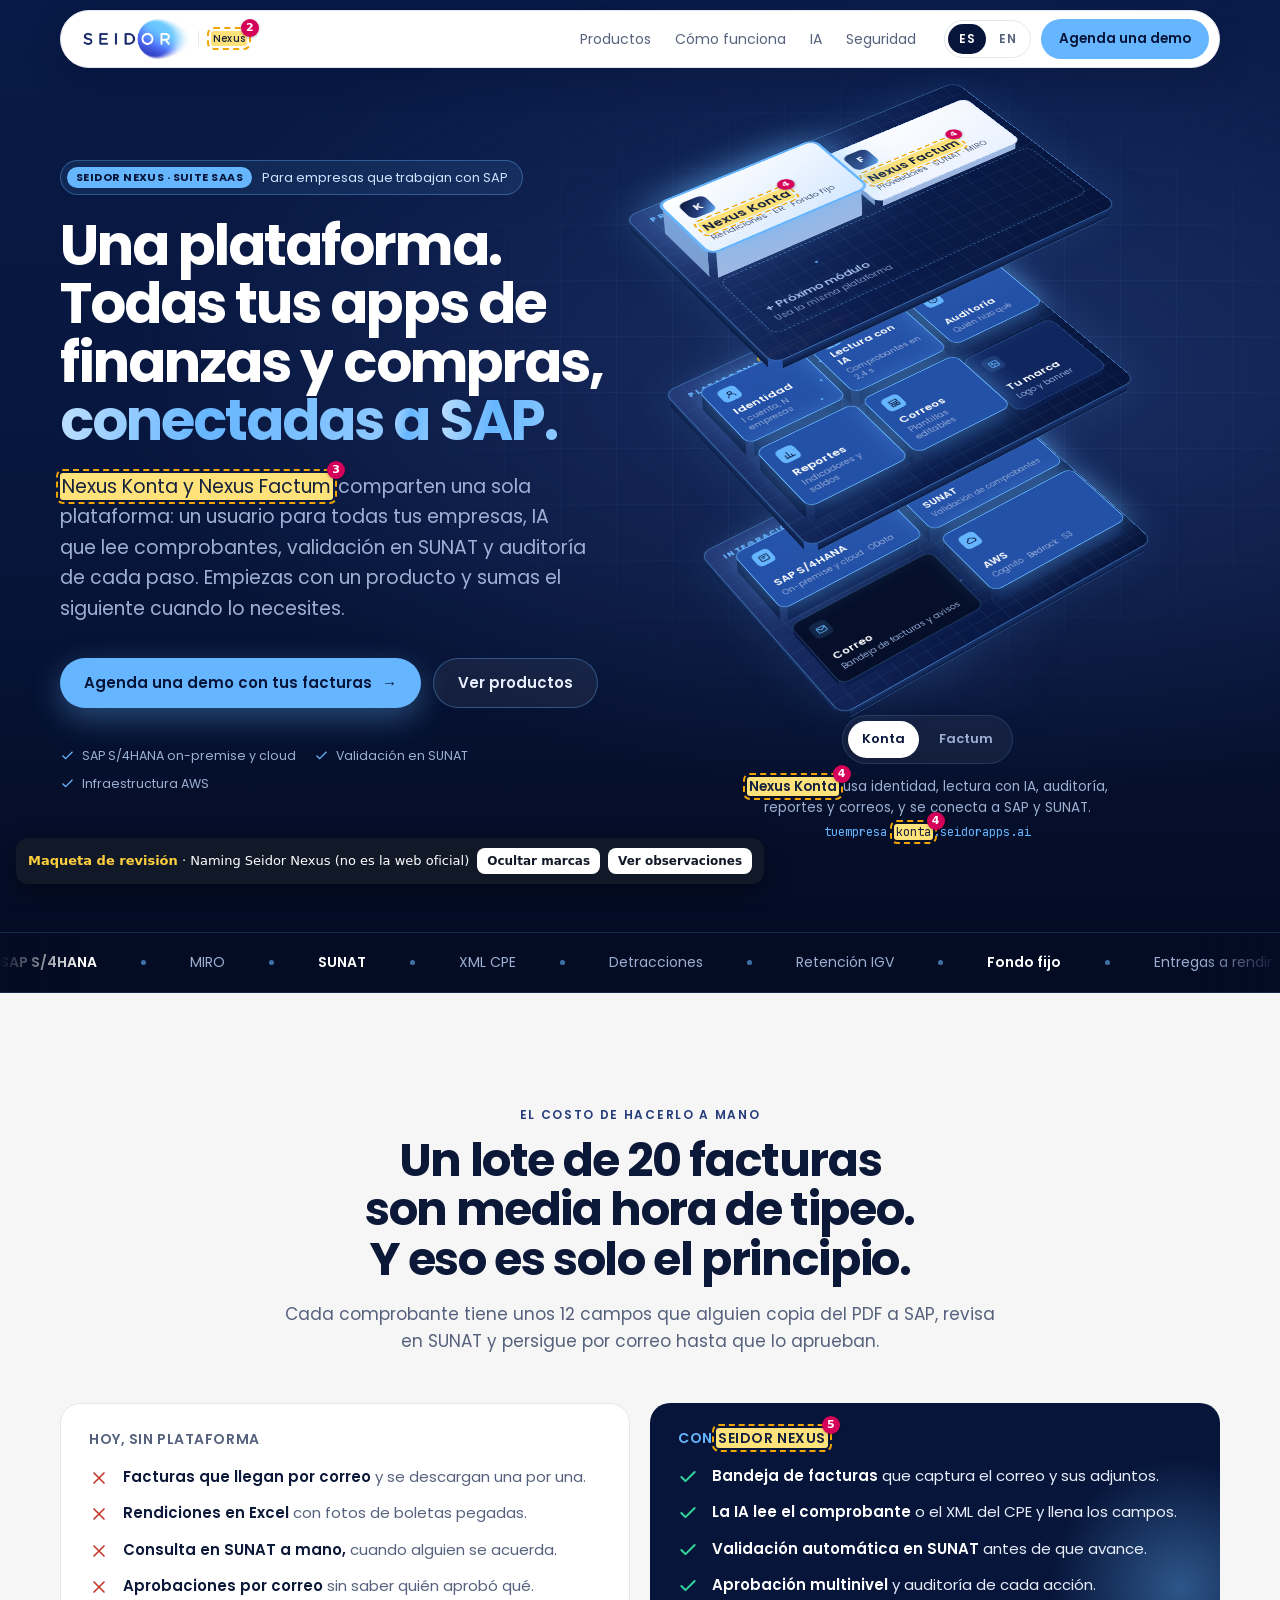
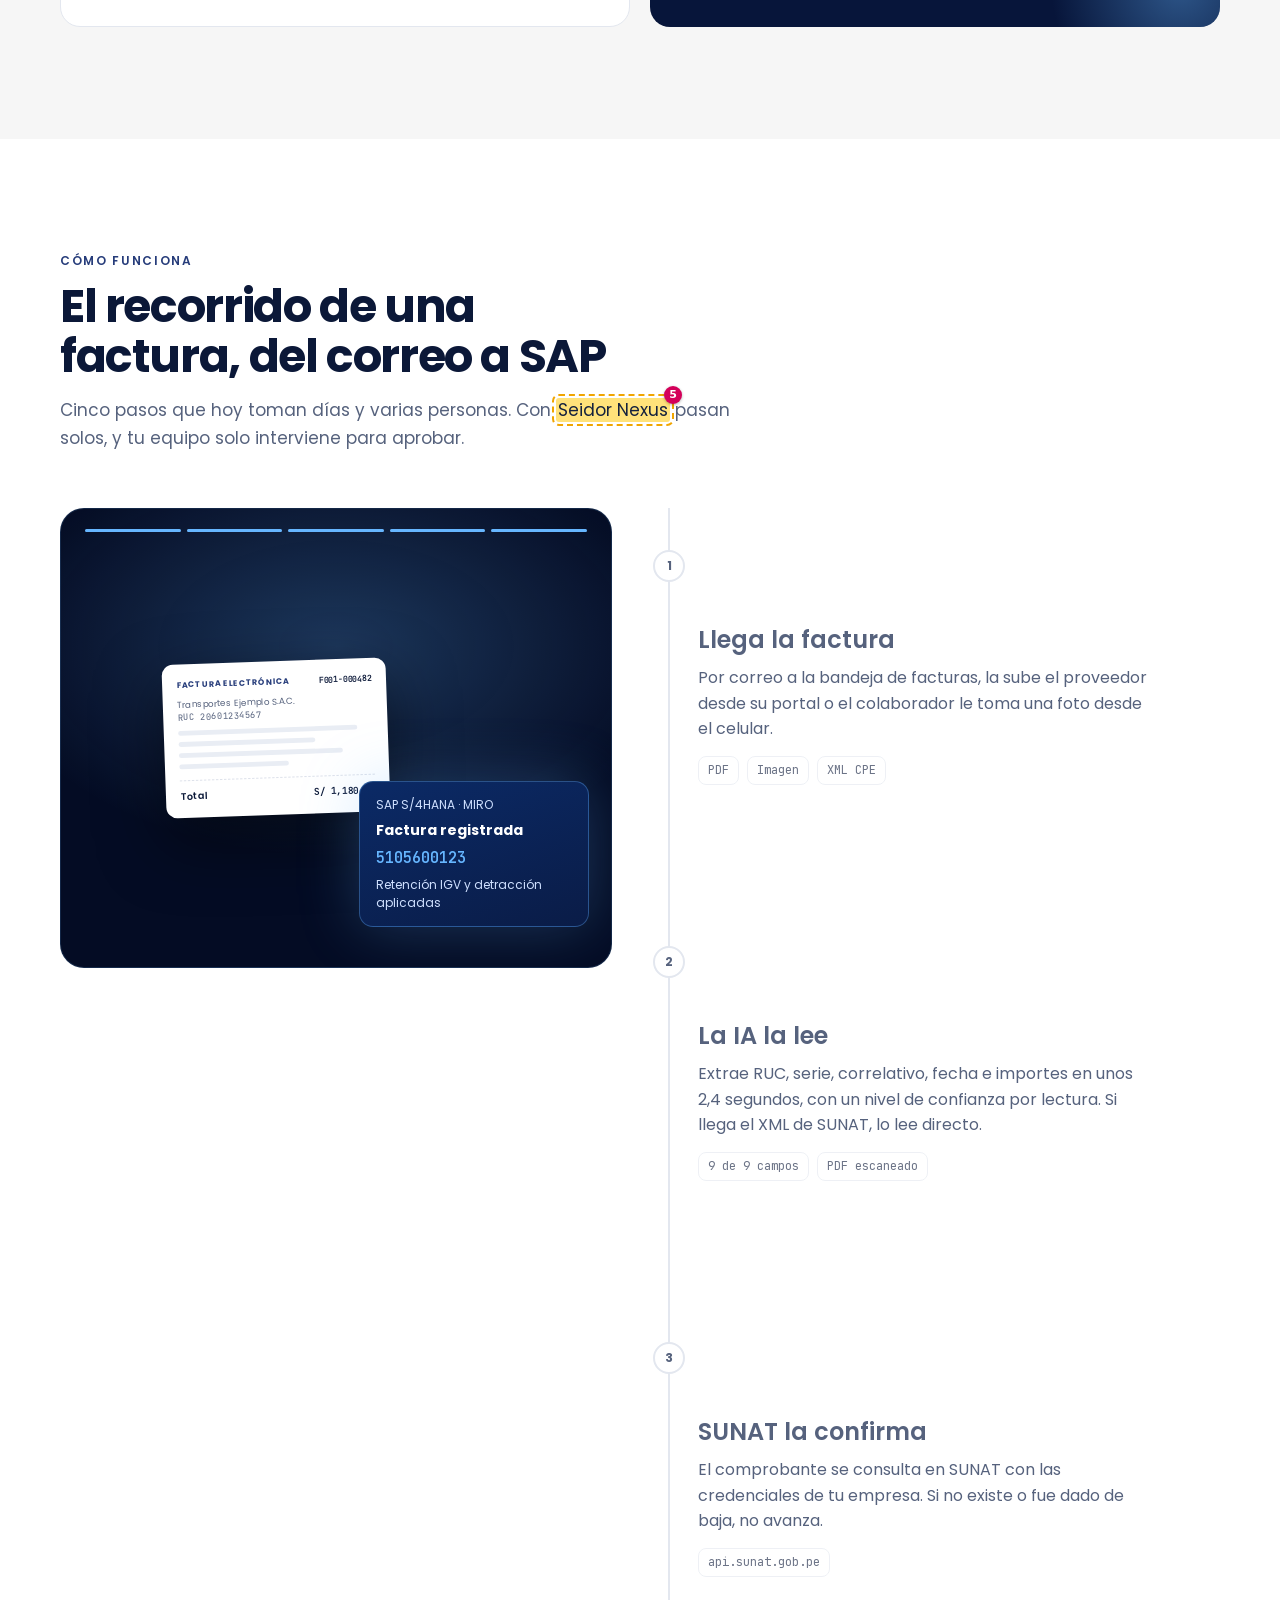
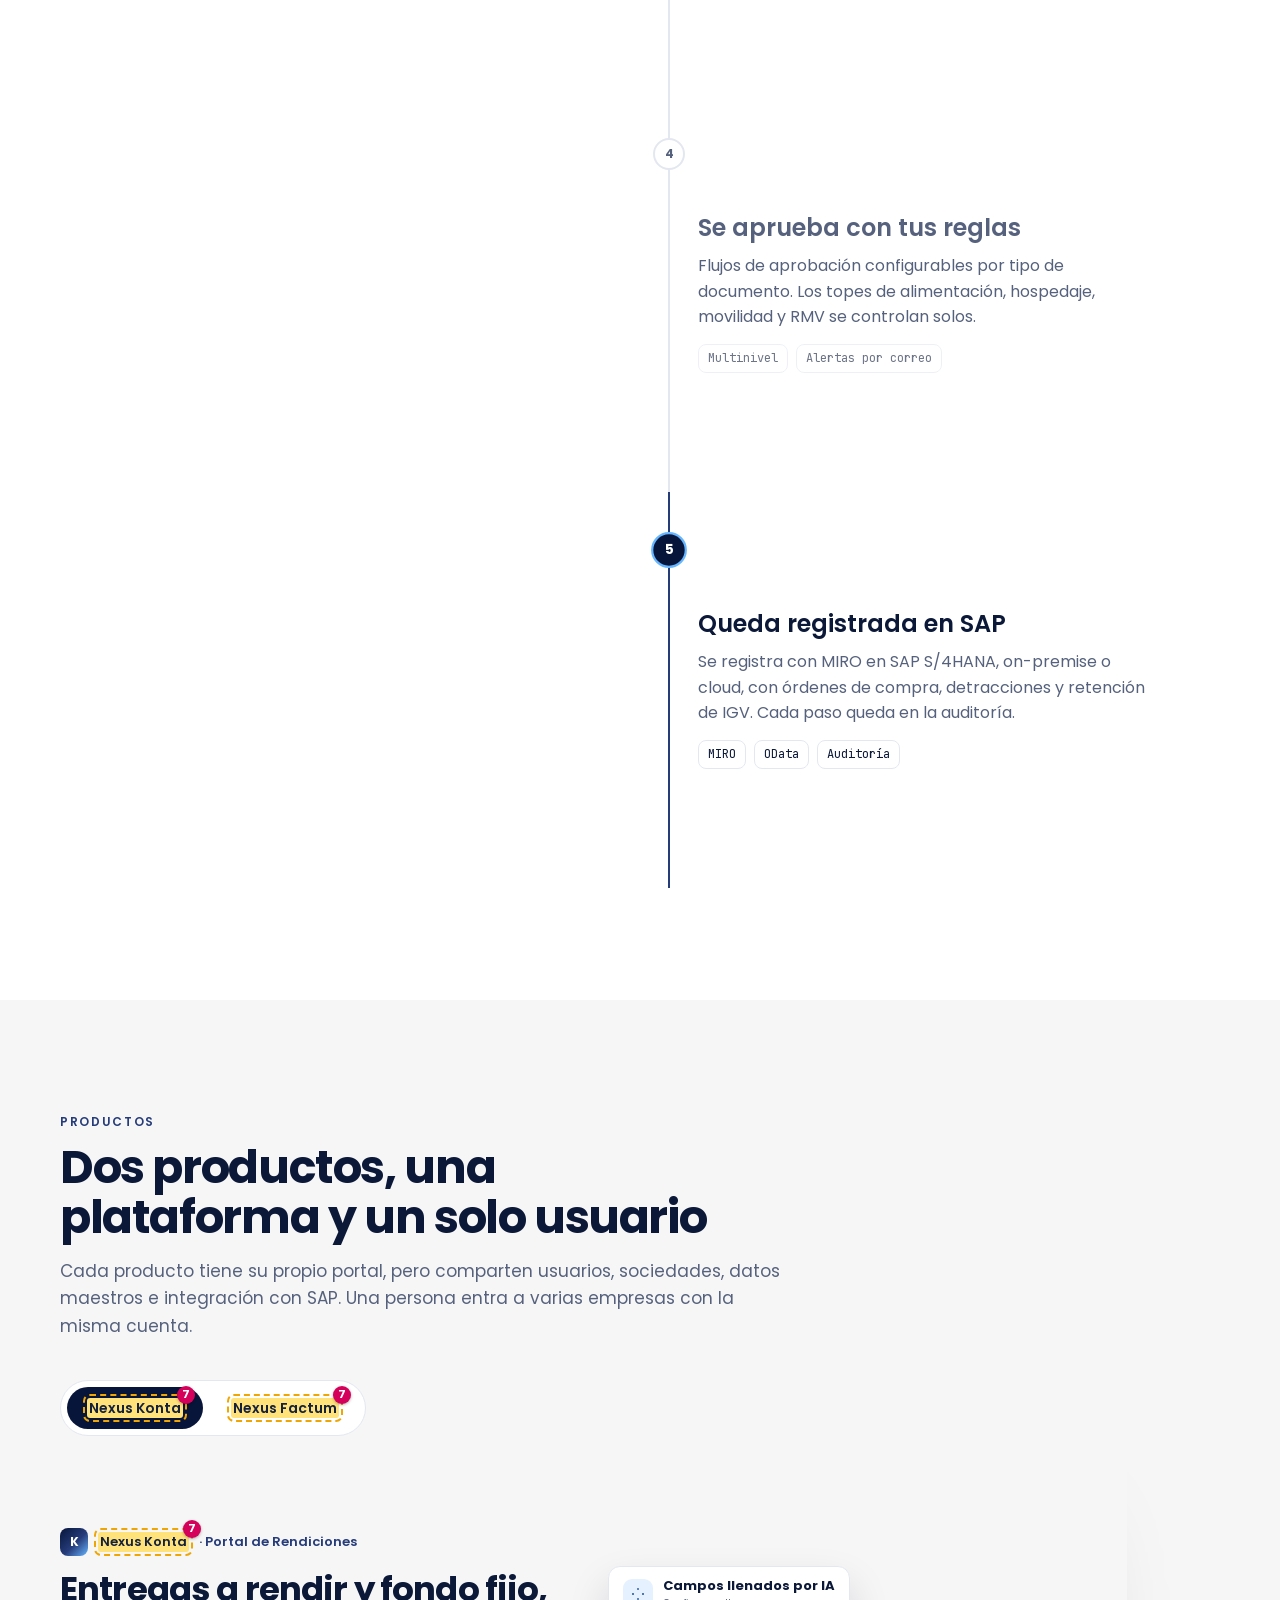
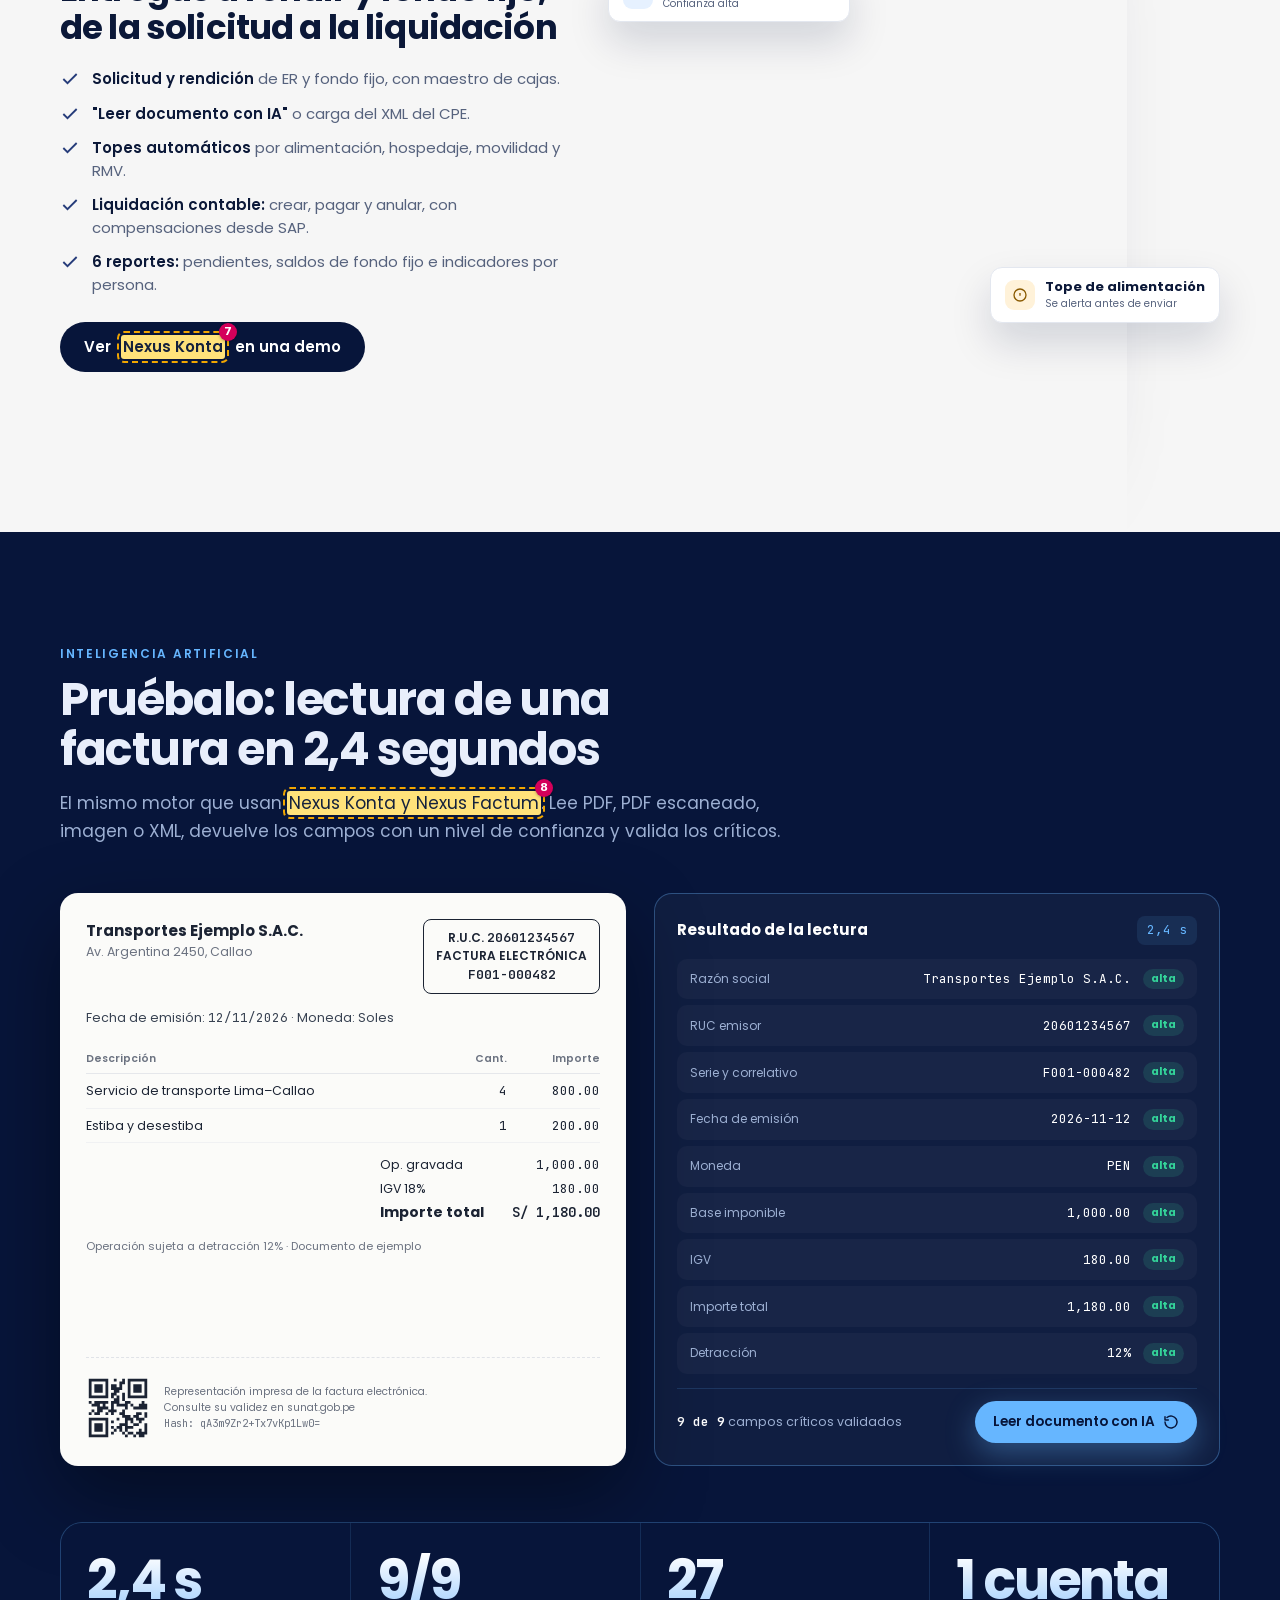
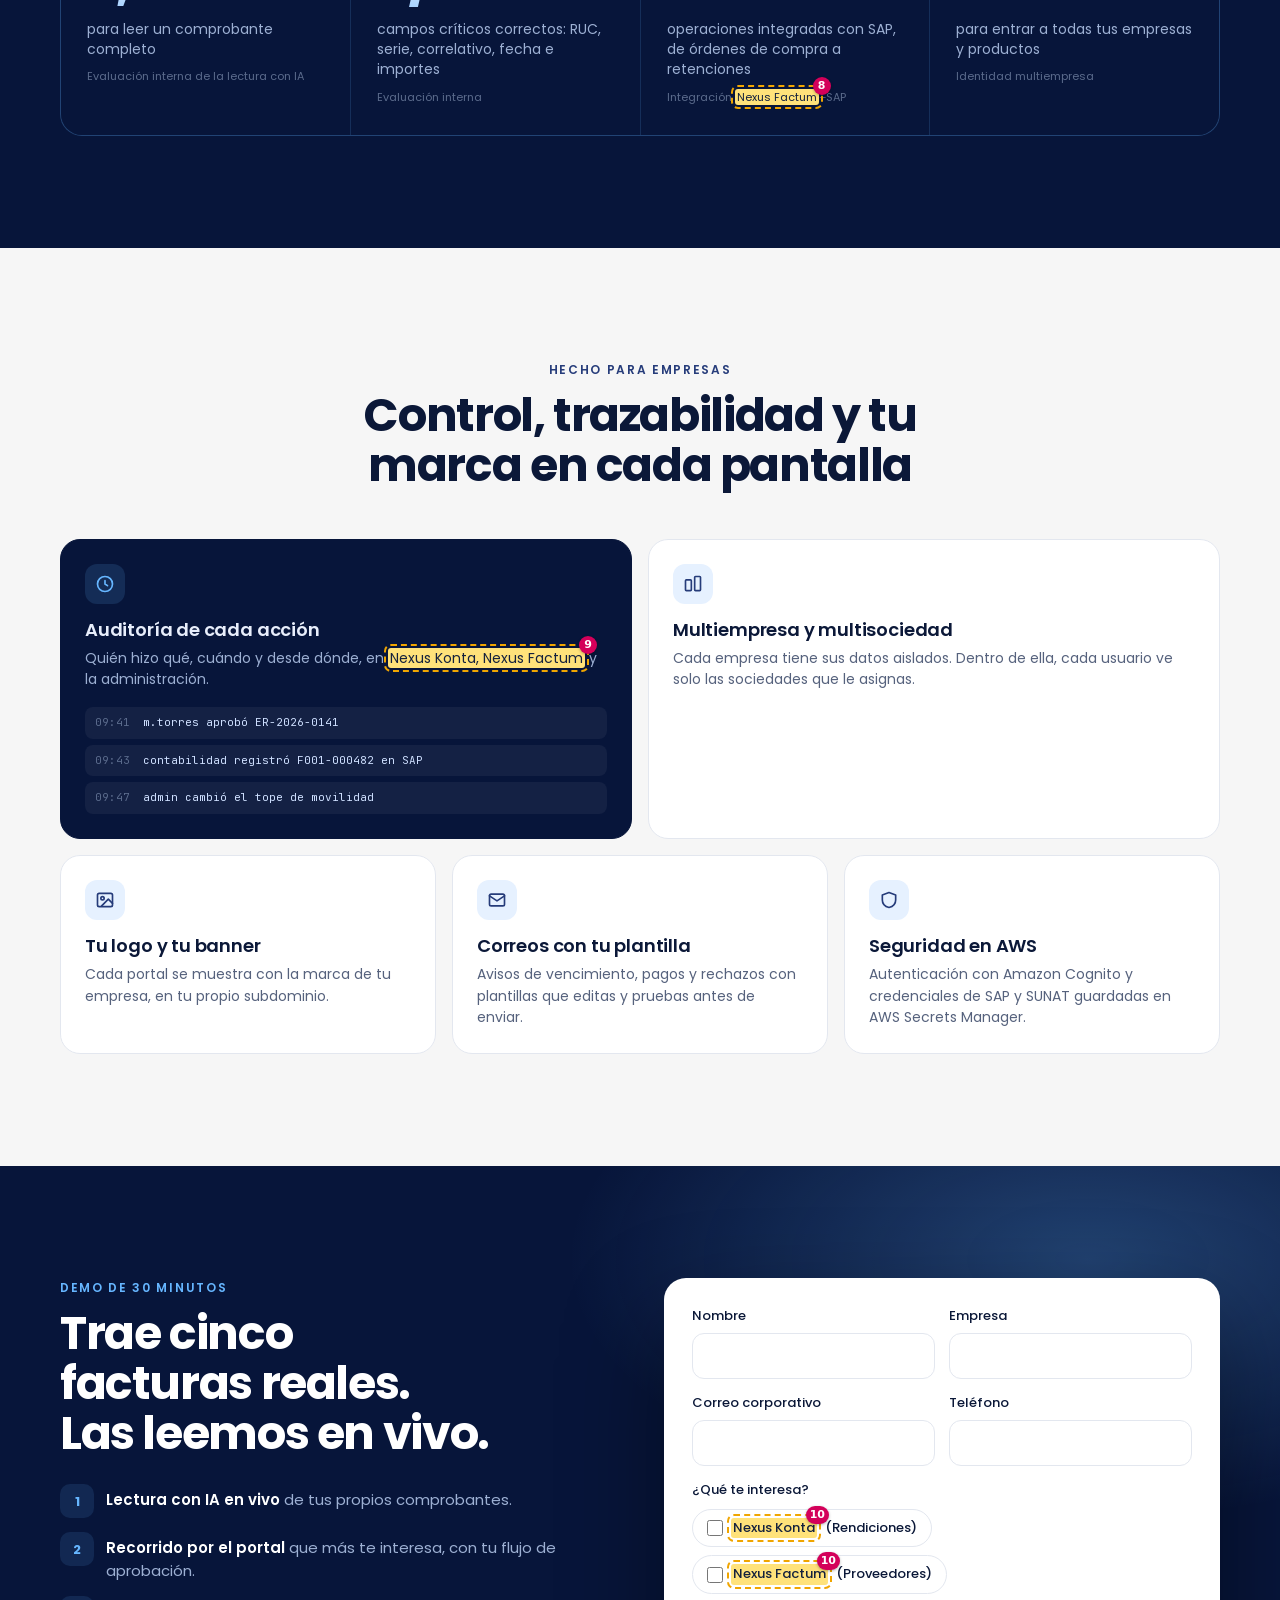
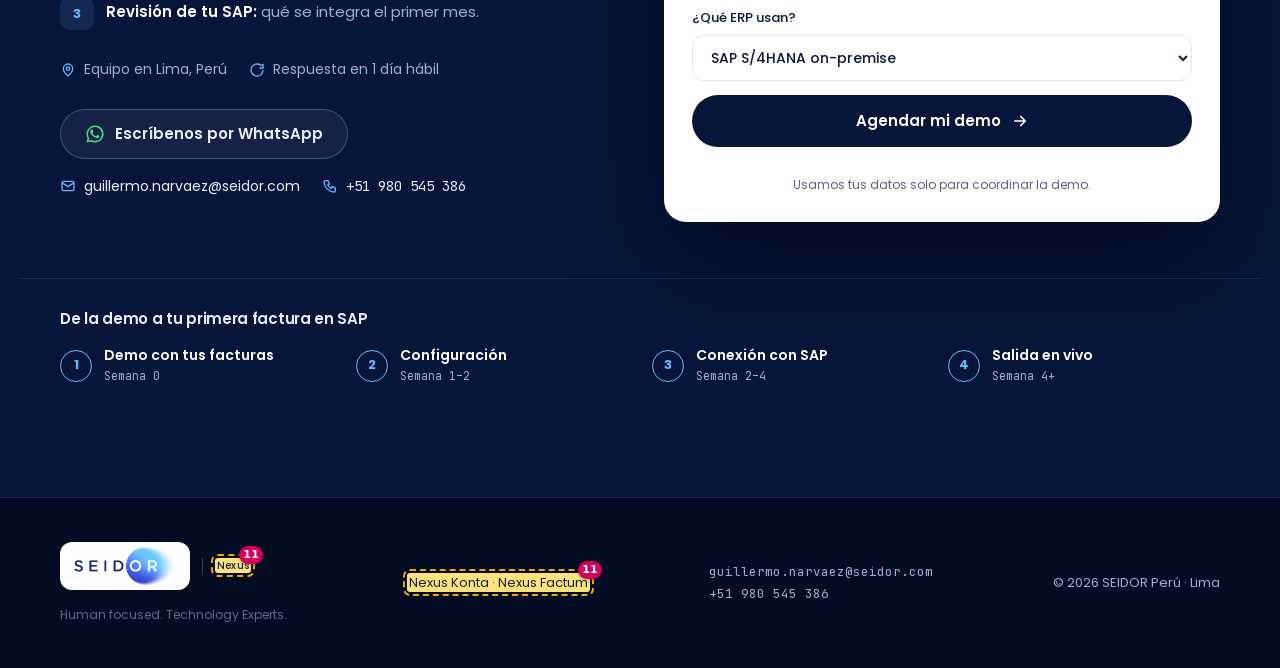
==== index.html @ eb865a29 "Maqueta de revisión del naming Seidor Nexus Co-Authored-By: Claude Opus 5.5 <noreply@anthropic.com>" ====
<!DOCTYPE html><html lang="es" class="poppins_b1258189-module__qZ1z3a__variable jetbrains_mono_f27bcbae-module__L_VPKW__variable"><head><meta charSet="utf-8"/><meta name="viewport" content="width=device-width, initial-scale=1"/><link rel="preload" href="_next/static/media/051742360c26797e-s.p.0f97p8c3305p~.woff2" as="font" crossorigin="" type="font/woff2"/><link rel="preload" href="_next/static/media/47fe1b7cd6e6ed85-s.p.0~mcdl10zdfb3.woff2" as="font" crossorigin="" type="font/woff2"/><link rel="preload" href="_next/static/media/829ba4228c966254-s.p.0ub.k0om~_-xi.woff2" as="font" crossorigin="" type="font/woff2"/><link rel="preload" href="_next/static/media/8e6fa89aa22d24ec-s.p.0uvzar8hswo3p.woff2" as="font" crossorigin="" type="font/woff2"/><link rel="preload" href="_next/static/media/a218039a3287bcfd-s.p.17-1enzs_j91b.woff2" as="font" crossorigin="" type="font/woff2"/><link rel="preload" href="_next/static/media/c875c6f5d3e977ac-s.p.0g_ng0t~d_b9n.woff2" as="font" crossorigin="" type="font/woff2"/><link rel="preload" href="_next/static/media/e2334d715941921e-s.p.12skym0rqknxy.woff2" as="font" crossorigin="" type="font/woff2"/><link rel="preload" as="image" href="images/seidor-logo-color.png"/><link rel="stylesheet" href="_next/static/chunks/0irhmt13gphu0.css" data-precedence="next"/><link rel="stylesheet" href="_next/static/chunks/0hrh-hi6knjwk.css" data-precedence="next"/><meta name="next-size-adjust" content=""/><title>Seidor Nexus — Suite SaaS de finanzas y compras conectada a SAP</title><meta name="description" content="Nexus Konta (Rendiciones) y Nexus Factum (Proveedores) sobre una sola plataforma: lectura de comprobantes con IA, validación en SUNAT, registro en SAP S/4HANA y auditoría de cada paso. Equipo SEIDOR en Lima, Perú."/><link rel="canonical" href="https://seidor.com/es"/><link rel="alternate" hrefLang="es" href="#inicio"/><link rel="alternate" hrefLang="en" href="#inicio"/><meta property="og:title" content="SeidorApps — Una plataforma. Todas tus apps de finanzas y compras, conectadas a SAP."/><meta property="og:description" content="Comprobantes leídos con IA, validados en SUNAT y registrados en SAP. Empiezas con un producto y sumas el siguiente cuando lo necesites."/><meta property="og:site_name" content="SeidorApps"/><meta property="og:locale" content="es_PE"/><meta property="og:type" content="website"/><meta name="twitter:card" content="summary_large_image"/><meta name="twitter:title" content="SeidorApps — Una plataforma. Todas tus apps de finanzas y compras, conectadas a SAP."/><meta name="twitter:description" content="Comprobantes leídos con IA, validados en SUNAT y registrados en SAP. Empiezas con un producto y sumas el siguiente cuando lo necesites."/><meta name="robots" content="noindex,nofollow"/>
<style>
mark.nx{background:#ffe27a;color:#14213d;outline:2px dashed #f0a500;outline-offset:2px;border-radius:3px;position:relative;padding:0 2px}
mark.nx::after{content:attr(data-n);position:absolute;top:-12px;right:-12px;min-width:18px;height:18px;padding:0 4px;border-radius:9px;background:#d4005a;color:#fff;font:700 11px/18px system-ui,sans-serif;text-align:center;z-index:5;box-shadow:0 1px 3px rgba(0,0,0,.3)}
body.nx-off mark.nx{background:none;outline:none;padding:0}
body.nx-off mark.nx::after{display:none}
#nx-bar{position:fixed;left:16px;bottom:16px;z-index:9999;display:flex;gap:8px;align-items:center;flex-wrap:wrap;max-width:calc(100vw - 32px);background:#111827;color:#fff;font:500 13px/1.3 system-ui,sans-serif;padding:10px 12px;border-radius:12px;box-shadow:0 6px 24px rgba(0,0,0,.35)}
#nx-bar b{color:#ffcf40}
#nx-bar button,#nx-bar a{font:600 12px system-ui,sans-serif;background:#fff;color:#111827;border:0;border-radius:8px;padding:6px 10px;cursor:pointer;text-decoration:none}
</style></head><body><div hidden=""><!--$--><!--/$--></div><a class="skip-link" href="#contenido">Saltar al contenido</a><header class="Navbar-module__VTd-oa__header  "><div class="container"><nav class="Navbar-module__VTd-oa__nav"><a href="#inicio" class="Navbar-module__VTd-oa__logo"><img src="images/seidor-logo-color.png" alt="SEIDOR" width="115" height="46" decoding="async"/><small><mark class="nx" data-n="2">Nexus</mark></small></a><ul class="Navbar-module__VTd-oa__links"><li><a href="#productos">Productos</a></li><li><a href="#como-funciona">Cómo funciona</a></li><li><a href="#ia">IA</a></li><li><a href="#seguridad">Seguridad</a></li></ul><div class="Navbar-module__VTd-oa__actions"><div class="Navbar-module__VTd-oa__lang"><div class="LanguageSwitcher-module__LNnhDq__switcher"><button class="LanguageSwitcher-module__LNnhDq__active" aria-label="Cambiar a Español">ES</button><button class="LanguageSwitcher-module__LNnhDq__inactive" aria-label="Switch to English">EN</button></div></div><a href="#demo" class="btn btn-primary Navbar-module__VTd-oa__cta">Agenda una demo</a><button type="button" class="Navbar-module__VTd-oa__burger " aria-expanded="false" aria-controls="site-mobile-menu" aria-label="Abrir menú"><span></span><span></span></button></div></nav></div></header><div id="site-mobile-menu" class="Navbar-module__VTd-oa__menu "><div class="container"><ul class="Navbar-module__VTd-oa__menuLinks"><li style="transition-delay:0ms"><a href="#productos">Productos</a></li><li style="transition-delay:0ms"><a href="#como-funciona">Cómo funciona</a></li><li style="transition-delay:0ms"><a href="#ia">IA</a></li><li style="transition-delay:0ms"><a href="#seguridad">Seguridad</a></li></ul><div class="Navbar-module__VTd-oa__menuActions"><div class="LanguageSwitcher-module__LNnhDq__switcher"><button class="LanguageSwitcher-module__LNnhDq__active" aria-label="Cambiar a Español">ES</button><button class="LanguageSwitcher-module__LNnhDq__inactive" aria-label="Switch to English">EN</button></div><a href="#demo" class="btn btn-primary">Agenda una demo<!-- --> <span class="arrow" aria-hidden="true">→</span></a></div></div></div><main id="contenido"><section id="inicio" class="Hero-module__KTD73a__hero"><div class="container Hero-module__KTD73a__inner"><div class="Hero-module__KTD73a__copy"><span class="Hero-module__KTD73a__pill Hero-module__KTD73a__reveal Hero-module__KTD73a__d0"><b>SEIDOR NEXUS · SUITE SAAS</b>Para empresas que trabajan con SAP</span><h1 class="Hero-module__KTD73a__title"><span><span class="Hero-module__KTD73a__w"><span style="--i:0">Una</span></span> </span><span><span class="Hero-module__KTD73a__w"><span style="--i:1">plataforma.</span></span> </span><span><span class="Hero-module__KTD73a__w"><span style="--i:2">Todas</span></span> </span><span><span class="Hero-module__KTD73a__w"><span style="--i:3">tus</span></span> </span><span><span class="Hero-module__KTD73a__w"><span style="--i:4">apps</span></span> </span><span><span class="Hero-module__KTD73a__w"><span style="--i:5">de</span></span> </span><span><span class="Hero-module__KTD73a__w"><span style="--i:6">finanzas</span></span> </span><span><span class="Hero-module__KTD73a__w"><span style="--i:7">y</span></span> </span><span><span class="Hero-module__KTD73a__w"><span style="--i:8">compras,</span></span> </span><span><span class="Hero-module__KTD73a__w"><span class="Hero-module__KTD73a__hl" style="--i:9">conectadas</span></span> </span><span><span class="Hero-module__KTD73a__w"><span class="Hero-module__KTD73a__hl" style="--i:10">a</span></span> </span><span><span class="Hero-module__KTD73a__w"><span class="Hero-module__KTD73a__hl" style="--i:11">SAP.</span></span></span></h1><p class="Hero-module__KTD73a__sub Hero-module__KTD73a__reveal Hero-module__KTD73a__d700"><mark class="nx" data-n="3">Nexus Konta y Nexus Factum</mark> comparten una sola plataforma: un usuario para todas tus empresas, IA que lee comprobantes, validación en SUNAT y auditoría de cada paso. Empiezas con un producto y sumas el siguiente cuando lo necesites.</p><div class="Hero-module__KTD73a__ctas Hero-module__KTD73a__reveal Hero-module__KTD73a__d850"><a href="#demo" class="btn btn-primary">Agenda una demo con tus facturas<!-- --> <span class="arrow" aria-hidden="true">→</span></a><a href="#productos" class="btn btn-ghost">Ver productos</a></div><ul class="Hero-module__KTD73a__trust Hero-module__KTD73a__reveal Hero-module__KTD73a__d1000"><li><svg viewBox="0 0 24 24" fill="none" stroke="currentColor" stroke-width="2" aria-hidden="true"><path d="M20 6 9 17l-5-5"></path></svg>SAP S/4HANA on-premise y cloud</li><li><svg viewBox="0 0 24 24" fill="none" stroke="currentColor" stroke-width="2" aria-hidden="true"><path d="M20 6 9 17l-5-5"></path></svg>Validación en SUNAT</li><li><svg viewBox="0 0 24 24" fill="none" stroke="currentColor" stroke-width="2" aria-hidden="true"><path d="M20 6 9 17l-5-5"></path></svg>Infraestructura AWS</li></ul></div><div class="Hero-module__KTD73a__scene Hero-module__KTD73a__reveal Hero-module__KTD73a__d300"><div class="PlatformStack-module__JUx3Aq__wrap"><div class="PlatformStack-module__JUx3Aq__suite" aria-hidden="true"><div class="PlatformStack-module__JUx3Aq__beam"></div><div class="PlatformStack-module__JUx3Aq__world"><div class="PlatformStack-module__JUx3Aq__layer" style="--z:0px;--l:0"><div class="PlatformStack-module__JUx3Aq__plate"><span class="PlatformStack-module__JUx3Aq__ef"></span><span class="PlatformStack-module__JUx3Aq__el"></span><span class="PlatformStack-module__JUx3Aq__lbl">Integraciones</span><div class="PlatformStack-module__JUx3Aq__tile PlatformStack-module__JUx3Aq__tInt PlatformStack-module__JUx3Aq__lit" style="left:18px;top:40px;width:186px;height:100px"><span class="PlatformStack-module__JUx3Aq__f"></span><span class="PlatformStack-module__JUx3Aq__l"></span><span class="PlatformStack-module__JUx3Aq__ti"><svg viewBox="0 0 24 24" fill="none" stroke="currentColor" stroke-width="2" aria-hidden="true"><rect x="3" y="4" width="18" height="16" rx="2"></rect><path d="M7 9h10M7 13h6"></path></svg></span><b>SAP S/4HANA</b><small>On-premise y cloud · OData</small></div><div class="PlatformStack-module__JUx3Aq__tile PlatformStack-module__JUx3Aq__tInt PlatformStack-module__JUx3Aq__lit" style="left:216px;top:40px;width:186px;height:100px"><span class="PlatformStack-module__JUx3Aq__f"></span><span class="PlatformStack-module__JUx3Aq__l"></span><span class="PlatformStack-module__JUx3Aq__ti"><svg viewBox="0 0 24 24" fill="none" stroke="currentColor" stroke-width="2.4" aria-hidden="true"><path d="M20 6 9 17l-5-5"></path></svg></span><b>SUNAT</b><small>Validación de comprobantes</small></div><div class="PlatformStack-module__JUx3Aq__tile PlatformStack-module__JUx3Aq__tInt " style="left:18px;top:152px;width:186px;height:100px"><span class="PlatformStack-module__JUx3Aq__f"></span><span class="PlatformStack-module__JUx3Aq__l"></span><span class="PlatformStack-module__JUx3Aq__ti"><svg viewBox="0 0 24 24" fill="none" stroke="currentColor" stroke-width="2" aria-hidden="true"><rect x="3" y="5" width="18" height="14" rx="2"></rect><path d="m3 7 9 6 9-6"></path></svg></span><b>Correo</b><small>Bandeja de facturas y avisos</small></div><div class="PlatformStack-module__JUx3Aq__tile PlatformStack-module__JUx3Aq__tInt PlatformStack-module__JUx3Aq__lit" style="left:216px;top:152px;width:186px;height:100px"><span class="PlatformStack-module__JUx3Aq__f"></span><span class="PlatformStack-module__JUx3Aq__l"></span><span class="PlatformStack-module__JUx3Aq__ti"><svg viewBox="0 0 24 24" fill="none" stroke="currentColor" stroke-width="2" aria-hidden="true"><path d="M7 18a4 4 0 0 1-.6-8A6 6 0 0 1 18 9a4.5 4.5 0 0 1-.5 9Z"></path></svg></span><b>AWS</b><small>Cognito · Bedrock · S3</small></div></div></div><div class="PlatformStack-module__JUx3Aq__layer" style="--z:205px;--l:1"><div class="PlatformStack-module__JUx3Aq__plate"><span class="PlatformStack-module__JUx3Aq__ef"></span><span class="PlatformStack-module__JUx3Aq__el"></span><span class="PlatformStack-module__JUx3Aq__lbl">Plataforma <mark class="nx" data-n="4">Seidor Nexus</mark><em>incluida</em></span><div class="PlatformStack-module__JUx3Aq__tile  PlatformStack-module__JUx3Aq__lit" style="left:18px;top:40px;width:122px;height:100px"><span class="PlatformStack-module__JUx3Aq__f"></span><span class="PlatformStack-module__JUx3Aq__l"></span><span class="PlatformStack-module__JUx3Aq__ti"><svg viewBox="0 0 24 24" fill="none" stroke="currentColor" stroke-width="2" aria-hidden="true"><circle cx="12" cy="8" r="4"></circle><path d="M4 21a8 8 0 0 1 16 0"></path></svg></span><b>Identidad</b><small>1 cuenta, N empresas</small></div><div class="PlatformStack-module__JUx3Aq__tile  PlatformStack-module__JUx3Aq__lit" style="left:149px;top:40px;width:122px;height:100px"><span class="PlatformStack-module__JUx3Aq__f"></span><span class="PlatformStack-module__JUx3Aq__l"></span><span class="PlatformStack-module__JUx3Aq__ti"><svg viewBox="0 0 24 24" fill="none" stroke="currentColor" stroke-width="2" aria-hidden="true"><path d="M12 3v4M12 17v4M3 12h4M17 12h4M6 6l2.5 2.5M15.5 15.5 18 18M6 18l2.5-2.5M15.5 8.5 18 6"></path></svg></span><b>Lectura con IA</b><small>Comprobantes en 2,4 s</small></div><div class="PlatformStack-module__JUx3Aq__tile  PlatformStack-module__JUx3Aq__lit" style="left:280px;top:40px;width:122px;height:100px"><span class="PlatformStack-module__JUx3Aq__f"></span><span class="PlatformStack-module__JUx3Aq__l"></span><span class="PlatformStack-module__JUx3Aq__ti"><svg viewBox="0 0 24 24" fill="none" stroke="currentColor" stroke-width="2" aria-hidden="true"><circle cx="12" cy="12" r="9"></circle><path d="M12 7v5l3 2"></path></svg></span><b>Auditoría</b><small>Quién hizo qué</small></div><div class="PlatformStack-module__JUx3Aq__tile  PlatformStack-module__JUx3Aq__lit" style="left:18px;top:152px;width:122px;height:100px"><span class="PlatformStack-module__JUx3Aq__f"></span><span class="PlatformStack-module__JUx3Aq__l"></span><span class="PlatformStack-module__JUx3Aq__ti"><svg viewBox="0 0 24 24" fill="none" stroke="currentColor" stroke-width="2" aria-hidden="true"><path d="M4 20V10M10 20V4M16 20v-7M22 20H2"></path></svg></span><b>Reportes</b><small>Indicadores y saldos</small></div><div class="PlatformStack-module__JUx3Aq__tile  PlatformStack-module__JUx3Aq__lit" style="left:149px;top:152px;width:122px;height:100px"><span class="PlatformStack-module__JUx3Aq__f"></span><span class="PlatformStack-module__JUx3Aq__l"></span><span class="PlatformStack-module__JUx3Aq__ti"><svg viewBox="0 0 24 24" fill="none" stroke="currentColor" stroke-width="2" aria-hidden="true"><path d="M4 4h16v6H4zM4 14h7v6H4zM14 14h6v6h-6z"></path></svg></span><b>Correos</b><small>Plantillas editables</small></div><div class="PlatformStack-module__JUx3Aq__tile  " style="left:280px;top:152px;width:122px;height:100px"><span class="PlatformStack-module__JUx3Aq__f"></span><span class="PlatformStack-module__JUx3Aq__l"></span><span class="PlatformStack-module__JUx3Aq__ti"><svg viewBox="0 0 24 24" fill="none" stroke="currentColor" stroke-width="2" aria-hidden="true"><rect x="3" y="4" width="18" height="16" rx="2"></rect><circle cx="9" cy="10" r="2"></circle><path d="m21 16-5-5-8 8"></path></svg></span><b>Tu marca</b><small>Logo y banner</small></div></div></div><div class="PlatformStack-module__JUx3Aq__layer" style="--z:410px;--l:2"><div class="PlatformStack-module__JUx3Aq__plate"><span class="PlatformStack-module__JUx3Aq__ef"></span><span class="PlatformStack-module__JUx3Aq__el"></span><span class="PlatformStack-module__JUx3Aq__lbl">Productos</span><div class="PlatformStack-module__JUx3Aq__tile PlatformStack-module__JUx3Aq__tProd PlatformStack-module__JUx3Aq__lit" style="left:18px;top:40px;width:186px;height:100px"><span class="PlatformStack-module__JUx3Aq__f"></span><span class="PlatformStack-module__JUx3Aq__l"></span><span class="PlatformStack-module__JUx3Aq__ti">K</span><b><mark class="nx" data-n="4">Nexus Konta</mark></b><small>Rendiciones · ER · Fondo fijo</small></div><div class="PlatformStack-module__JUx3Aq__tile PlatformStack-module__JUx3Aq__tProd " style="left:216px;top:40px;width:186px;height:100px"><span class="PlatformStack-module__JUx3Aq__f"></span><span class="PlatformStack-module__JUx3Aq__l"></span><span class="PlatformStack-module__JUx3Aq__ti">F</span><b><mark class="nx" data-n="4">Nexus Factum</mark></b><small>Proveedores · SUNAT · MIRO</small></div><div class="PlatformStack-module__JUx3Aq__tile PlatformStack-module__JUx3Aq__tNext " style="left:18px;top:152px;width:384px;height:100px"><b>+ Próximo módulo</b><small>Usa la misma plataforma</small></div></div></div><div class="PlatformStack-module__JUx3Aq__rails"><div class="PlatformStack-module__JUx3Aq__rail PlatformStack-module__JUx3Aq__railOn" style="--x:111px;--y:90px"><i style="--dz:30px"></i><i style="--dz:56px"></i><i style="--dz:82px"></i><i style="--dz:108px"></i><i style="--dz:134px"></i><i style="--dz:160px"></i><i style="--dz:186px"></i><i style="--dz:212px"></i><i style="--dz:238px"></i><i style="--dz:264px"></i><i style="--dz:290px"></i><i style="--dz:316px"></i><i style="--dz:342px"></i><i style="--dz:368px"></i><i style="--dz:394px"></i><i style="--dz:420px"></i><span class="PlatformStack-module__JUx3Aq__pk " style="--d:0.0s"></span><span class="PlatformStack-module__JUx3Aq__pk " style="--d:1.4s"></span></div><div class="PlatformStack-module__JUx3Aq__rail " style="--x:309px;--y:90px"><i style="--dz:30px"></i><i style="--dz:56px"></i><i style="--dz:82px"></i><i style="--dz:108px"></i><i style="--dz:134px"></i><i style="--dz:160px"></i><i style="--dz:186px"></i><i style="--dz:212px"></i><i style="--dz:238px"></i><i style="--dz:264px"></i><i style="--dz:290px"></i><i style="--dz:316px"></i><i style="--dz:342px"></i><i style="--dz:368px"></i><i style="--dz:394px"></i><i style="--dz:420px"></i><span class="PlatformStack-module__JUx3Aq__pk PlatformStack-module__JUx3Aq__dn" style="--d:0.6s"></span><span class="PlatformStack-module__JUx3Aq__pk PlatformStack-module__JUx3Aq__dn" style="--d:2.0s"></span></div><div class="PlatformStack-module__JUx3Aq__rail " style="--x:210px;--y:202px"><i style="--dz:30px"></i><i style="--dz:56px"></i><i style="--dz:82px"></i><i style="--dz:108px"></i><i style="--dz:134px"></i><i style="--dz:160px"></i><i style="--dz:186px"></i><i style="--dz:212px"></i><i style="--dz:238px"></i><i style="--dz:264px"></i><i style="--dz:290px"></i><i style="--dz:316px"></i><i style="--dz:342px"></i><i style="--dz:368px"></i><i style="--dz:394px"></i><i style="--dz:420px"></i><span class="PlatformStack-module__JUx3Aq__pk " style="--d:1.2s"></span><span class="PlatformStack-module__JUx3Aq__pk " style="--d:2.6s"></span></div></div></div></div><div class="PlatformStack-module__JUx3Aq__ui"><div class="PlatformStack-module__JUx3Aq__chips" role="group" aria-label="Ver qué usa cada producto"><button type="button" class="PlatformStack-module__JUx3Aq__chip" aria-pressed="true">Konta</button><button type="button" class="PlatformStack-module__JUx3Aq__chip" aria-pressed="false">Factum</button></div><p class="PlatformStack-module__JUx3Aq__cap" aria-live="off"><b><mark class="nx" data-n="4">Nexus Konta</mark></b> <!-- -->usa identidad, lectura con IA, auditoría, reportes y correos, y se conecta a SAP y SUNAT.<span class="mono">tuempresa.<mark class="nx" data-n="4">konta</mark>.seidorapps.ai</span></p></div></div></div></div></section><section class="Marquee-module__DGFYtW__marquee" aria-label="Lo que la plataforma ya maneja"><div class="Marquee-module__DGFYtW__track"><ul class="Marquee-module__DGFYtW__list"><li><b>SAP S/4HANA</b></li><li>MIRO</li><li><b>SUNAT</b></li><li>XML CPE</li><li>Detracciones</li><li>Retención IGV</li><li><b>Fondo fijo</b></li><li>Entregas a rendir</li><li>Tope por RMV</li><li>Centros de costo</li><li>Elementos PEP</li><li><b>Amazon Bedrock</b></li><li>Multisociedad</li></ul><ul class="Marquee-module__DGFYtW__list" aria-hidden="true"><li><b>SAP S/4HANA</b></li><li>MIRO</li><li><b>SUNAT</b></li><li>XML CPE</li><li>Detracciones</li><li>Retención IGV</li><li><b>Fondo fijo</b></li><li>Entregas a rendir</li><li>Tope por RMV</li><li>Centros de costo</li><li>Elementos PEP</li><li><b>Amazon Bedrock</b></li><li>Multisociedad</li></ul></div></section><section class="section surface-light" aria-labelledby="manual-vs-title"><div class="container"><div class="section-head center"><p class="kicker">El costo de hacerlo a mano</p><h2 id="manual-vs-title" class="section-title">Un lote de 20 facturas son media hora de tipeo. Y eso es solo el principio.</h2><p class="section-lead">Cada comprobante tiene unos 12 campos que alguien copia del PDF a SAP, revisa en SUNAT y persigue por correo hasta que lo aprueban.</p></div><div class="ManualVsPlatform-module__rVQuvq__versus"><div class="ManualVsPlatform-module__rVQuvq__col ManualVsPlatform-module__rVQuvq__manual"><h3 class="ManualVsPlatform-module__rVQuvq__colTitle">Hoy, sin plataforma</h3><ul class="ManualVsPlatform-module__rVQuvq__list"><li><svg viewBox="0 0 24 24" fill="none" stroke="currentColor" stroke-width="2" stroke-linecap="round" aria-hidden="true" focusable="false"><path d="M18 6 6 18M6 6l12 12"></path></svg><span><b>Facturas que llegan por correo</b> <!-- -->y se descargan una por una.</span></li><li><svg viewBox="0 0 24 24" fill="none" stroke="currentColor" stroke-width="2" stroke-linecap="round" aria-hidden="true" focusable="false"><path d="M18 6 6 18M6 6l12 12"></path></svg><span><b>Rendiciones en Excel</b> <!-- -->con fotos de boletas pegadas.</span></li><li><svg viewBox="0 0 24 24" fill="none" stroke="currentColor" stroke-width="2" stroke-linecap="round" aria-hidden="true" focusable="false"><path d="M18 6 6 18M6 6l12 12"></path></svg><span><b>Consulta en SUNAT a mano,</b> <!-- -->cuando alguien se acuerda.</span></li><li><svg viewBox="0 0 24 24" fill="none" stroke="currentColor" stroke-width="2" stroke-linecap="round" aria-hidden="true" focusable="false"><path d="M18 6 6 18M6 6l12 12"></path></svg><span><b>Aprobaciones por correo</b> <!-- -->sin saber quién aprobó qué.</span></li></ul></div><div class="ManualVsPlatform-module__rVQuvq__col ManualVsPlatform-module__rVQuvq__platform"><h3 class="ManualVsPlatform-module__rVQuvq__colTitle">Con <mark class="nx" data-n="5">Seidor Nexus</mark></h3><ul class="ManualVsPlatform-module__rVQuvq__list"><li><svg viewBox="0 0 24 24" fill="none" stroke="currentColor" stroke-width="2.4" stroke-linecap="round" stroke-linejoin="round" aria-hidden="true" focusable="false"><path d="M20 6 9 17l-5-5"></path></svg><span><b>Bandeja de facturas</b> <!-- -->que captura el correo y sus adjuntos.</span></li><li><svg viewBox="0 0 24 24" fill="none" stroke="currentColor" stroke-width="2.4" stroke-linecap="round" stroke-linejoin="round" aria-hidden="true" focusable="false"><path d="M20 6 9 17l-5-5"></path></svg><span><b>La IA lee el comprobante</b> <!-- -->o el XML del CPE y llena los campos.</span></li><li><svg viewBox="0 0 24 24" fill="none" stroke="currentColor" stroke-width="2.4" stroke-linecap="round" stroke-linejoin="round" aria-hidden="true" focusable="false"><path d="M20 6 9 17l-5-5"></path></svg><span><b>Validación automática en SUNAT</b> <!-- -->antes de que avance.</span></li><li><svg viewBox="0 0 24 24" fill="none" stroke="currentColor" stroke-width="2.4" stroke-linecap="round" stroke-linejoin="round" aria-hidden="true" focusable="false"><path d="M20 6 9 17l-5-5"></path></svg><span><b>Aprobación multinivel</b> <!-- -->y auditoría de cada acción.</span></li></ul></div></div></div></section><section id="como-funciona" class="section surface-white" aria-labelledby="journey-title"><div class="container"><div class="section-head"><p class="kicker">Cómo funciona</p><h2 id="journey-title" class="section-title">El recorrido de una factura, del correo a SAP</h2><p class="section-lead">Cinco pasos que hoy toman días y varias personas. Con <mark class="nx" data-n="5">Seidor Nexus</mark> pasan solos, y tu equipo solo interviene para aprobar.</p></div><div class="InvoiceJourney-module__HVyGca__story"><div class="InvoiceJourney-module__HVyGca__stage" data-step="1" aria-hidden="true"><div class="InvoiceJourney-module__HVyGca__progress"><i></i><i></i><i></i><i></i><i></i></div><div class="InvoiceJourney-module__HVyGca__doc"><div class="InvoiceJourney-module__HVyGca__scan"></div><div class="InvoiceJourney-module__HVyGca__dh"><b>FACTURA ELECTRÓNICA</b><span class="mono">F001-000482</span></div><div class="InvoiceJourney-module__HVyGca__em">Transportes Ejemplo S.A.C.<br/><span class="mono">RUC 20601234567</span></div><div class="InvoiceJourney-module__HVyGca__ln" style="width:92%"></div><div class="InvoiceJourney-module__HVyGca__ln" style="width:70%"></div><div class="InvoiceJourney-module__HVyGca__ln" style="width:84%"></div><div class="InvoiceJourney-module__HVyGca__ln" style="width:56%"></div><div class="InvoiceJourney-module__HVyGca__tot"><span>Total</span><span class="mono">S/ 1,180.00</span></div></div><div class="InvoiceJourney-module__HVyGca__layer InvoiceJourney-module__HVyGca__l1"><span class="InvoiceJourney-module__HVyGca__src"><svg viewBox="0 0 24 24" fill="none" stroke="currentColor" stroke-width="2" aria-hidden="true" focusable="false"><rect x="3" y="5" width="18" height="14" rx="2"></rect><path d="m3 7 9 6 9-6"></path></svg>Bandeja de facturas</span><span class="InvoiceJourney-module__HVyGca__src"><svg viewBox="0 0 24 24" fill="none" stroke="currentColor" stroke-width="2" aria-hidden="true" focusable="false"><path d="M4 4h16v16H4z"></path><path d="M4 9h16"></path></svg><mark class="nx" data-n="6">Nexus Factum</mark> (portal del proveedor)</span><span class="InvoiceJourney-module__HVyGca__src"><svg viewBox="0 0 24 24" fill="none" stroke="currentColor" stroke-width="2" aria-hidden="true" focusable="false"><rect x="7" y="2" width="10" height="20" rx="2"></rect><path d="M11 18h2"></path></svg>Foto desde el celular</span></div><div class="InvoiceJourney-module__HVyGca__layer InvoiceJourney-module__HVyGca__l2"><div class="InvoiceJourney-module__HVyGca__fields"><div>RUC emisor<!-- --> <b>20601234567</b></div><div>Serie<!-- --> <b>F001</b></div><div>Correlativo<!-- --> <b>000482</b></div><div>Fecha<!-- --> <b>12/11/2026</b></div><div>Total<!-- --> <b>S/ 1,180.00</b></div><div class="InvoiceJourney-module__HVyGca__conf">Confianza alta · 2,4 s</div></div></div><div class="InvoiceJourney-module__HVyGca__layer InvoiceJourney-module__HVyGca__l3"><div class="InvoiceJourney-module__HVyGca__sunat"><span class="InvoiceJourney-module__HVyGca__ck"><svg viewBox="0 0 24 24" fill="none" stroke="currentColor" stroke-width="3" stroke-linecap="round" stroke-linejoin="round" aria-hidden="true" focusable="false"><path d="M20 6 9 17l-5-5"></path></svg></span><span><b>Comprobante válido en SUNAT</b><small>Estado: aceptado · consultado hoy 09:41</small></span></div></div><div class="InvoiceJourney-module__HVyGca__layer InvoiceJourney-module__HVyGca__l4"><div class="InvoiceJourney-module__HVyGca__apprGroup"><div class="InvoiceJourney-module__HVyGca__appr "><i>RQ<span class="InvoiceJourney-module__HVyGca__badge"><svg viewBox="0 0 24 24" fill="none" stroke="currentColor" stroke-width="3.4" stroke-linecap="round" stroke-linejoin="round" aria-hidden="true" focusable="false"><path d="M20 6 9 17l-5-5"></path></svg></span></i>Solicitante</div></div><div class="InvoiceJourney-module__HVyGca__apprGroup"><span class="InvoiceJourney-module__HVyGca__apprLine"></span><div class="InvoiceJourney-module__HVyGca__appr "><i>MT<span class="InvoiceJourney-module__HVyGca__badge"><svg viewBox="0 0 24 24" fill="none" stroke="currentColor" stroke-width="3.4" stroke-linecap="round" stroke-linejoin="round" aria-hidden="true" focusable="false"><path d="M20 6 9 17l-5-5"></path></svg></span></i>Jefe de área</div></div><div class="InvoiceJourney-module__HVyGca__apprGroup"><span class="InvoiceJourney-module__HVyGca__apprLine"></span><div class="InvoiceJourney-module__HVyGca__appr InvoiceJourney-module__HVyGca__pend"><i>CF<span class="InvoiceJourney-module__HVyGca__badge"><svg viewBox="0 0 24 24" fill="currentColor" aria-hidden="true" focusable="false"><circle cx="6" cy="12" r="2.2"></circle><circle cx="12" cy="12" r="2.2"></circle><circle cx="18" cy="12" r="2.2"></circle></svg></span></i>Contraloría</div></div></div><div class="InvoiceJourney-module__HVyGca__layer InvoiceJourney-module__HVyGca__l5"><div class="InvoiceJourney-module__HVyGca__sap"><span>SAP S/4HANA · MIRO</span><b>Factura registrada</b><span class="mono">5105600123</span><span>Retención IGV y detracción aplicadas</span></div></div></div><ol class="InvoiceJourney-module__HVyGca__steps"><li class="InvoiceJourney-module__HVyGca__step InvoiceJourney-module__HVyGca__on" data-n="1" data-step="1"><h3><button type="button" class="InvoiceJourney-module__HVyGca__stepBtn" aria-current="step">Llega la factura</button></h3><p>Por correo a la bandeja de facturas, la sube el proveedor desde su portal o el colaborador le toma una foto desde el celular.</p><div class="InvoiceJourney-module__HVyGca__meta"><span>PDF</span><span>Imagen</span><span>XML CPE</span></div></li><li class="InvoiceJourney-module__HVyGca__step " data-n="2" data-step="2"><h3><button type="button" class="InvoiceJourney-module__HVyGca__stepBtn">La IA la lee</button></h3><p>Extrae RUC, serie, correlativo, fecha e importes en unos 2,4 segundos, con un nivel de confianza por lectura. Si llega el XML de SUNAT, lo lee directo.</p><div class="InvoiceJourney-module__HVyGca__meta"><span>9 de 9 campos</span><span>PDF escaneado</span></div></li><li class="InvoiceJourney-module__HVyGca__step " data-n="3" data-step="3"><h3><button type="button" class="InvoiceJourney-module__HVyGca__stepBtn">SUNAT la confirma</button></h3><p>El comprobante se consulta en SUNAT con las credenciales de tu empresa. Si no existe o fue dado de baja, no avanza.</p><div class="InvoiceJourney-module__HVyGca__meta"><span>api.sunat.gob.pe</span></div></li><li class="InvoiceJourney-module__HVyGca__step " data-n="4" data-step="4"><h3><button type="button" class="InvoiceJourney-module__HVyGca__stepBtn">Se aprueba con tus reglas</button></h3><p>Flujos de aprobación configurables por tipo de documento. Los topes de alimentación, hospedaje, movilidad y RMV se controlan solos.</p><div class="InvoiceJourney-module__HVyGca__meta"><span>Multinivel</span><span>Alertas por correo</span></div></li><li class="InvoiceJourney-module__HVyGca__step " data-n="5" data-step="5"><h3><button type="button" class="InvoiceJourney-module__HVyGca__stepBtn">Queda registrada en SAP</button></h3><p>Se registra con MIRO en SAP S/4HANA, on-premise o cloud, con órdenes de compra, detracciones y retención de IGV. Cada paso queda en la auditoría.</p><div class="InvoiceJourney-module__HVyGca__meta"><span>MIRO</span><span>OData</span><span>Auditoría</span></div></li></ol></div></div></section><section id="productos" class="section surface-light Products-module__jjJM9G__section"><div class="container"><div class="section-head"><p class="kicker">Productos</p><h2 class="section-title">Dos productos, una plataforma y un solo usuario</h2><p class="section-lead">Cada producto tiene su propio portal, pero comparten usuarios, sociedades, datos maestros e integración con SAP. Una persona entra a varias empresas con la misma cuenta.</p></div><div class="Products-module__jjJM9G__tabs" role="tablist" aria-label="Productos"><button type="button" role="tab" id="productos-tab-rend" aria-controls="productos-panel-rend" aria-selected="true" tabindex="0" class="Products-module__jjJM9G__tab"><mark class="nx" data-n="7">Nexus Konta</mark></button><button type="button" role="tab" id="productos-tab-prov" aria-controls="productos-panel-prov" aria-selected="false" tabindex="-1" class="Products-module__jjJM9G__tab"><mark class="nx" data-n="7">Nexus Factum</mark></button></div><div role="tabpanel" id="productos-panel-rend" aria-labelledby="productos-tab-rend" class="Products-module__jjJM9G__panel "><div class="Products-module__jjJM9G__pcopy"><span class="Products-module__jjJM9G__prod"><i aria-hidden="true">K</i><mark class="nx" data-n="7">Nexus Konta</mark> · Portal de Rendiciones</span><h3>Entregas a rendir y fondo fijo, de la solicitud a la liquidación</h3><ul><li><svg viewBox="0 0 24 24" fill="none" stroke="currentColor" stroke-width="2.2" aria-hidden="true"><path d="M20 6 9 17l-5-5"></path></svg><span><b>Solicitud y rendición</b> <!-- -->de ER y fondo fijo, con maestro de cajas.</span></li><li><svg viewBox="0 0 24 24" fill="none" stroke="currentColor" stroke-width="2.2" aria-hidden="true"><path d="M20 6 9 17l-5-5"></path></svg><span><b>&quot;Leer documento con IA&quot;</b> <!-- -->o carga del XML del CPE.</span></li><li><svg viewBox="0 0 24 24" fill="none" stroke="currentColor" stroke-width="2.2" aria-hidden="true"><path d="M20 6 9 17l-5-5"></path></svg><span><b>Topes automáticos</b> <!-- -->por alimentación, hospedaje, movilidad y RMV.</span></li><li><svg viewBox="0 0 24 24" fill="none" stroke="currentColor" stroke-width="2.2" aria-hidden="true"><path d="M20 6 9 17l-5-5"></path></svg><span><b>Liquidación contable:</b> <!-- -->crear, pagar y anular, con compensaciones desde SAP.</span></li><li><svg viewBox="0 0 24 24" fill="none" stroke="currentColor" stroke-width="2.2" aria-hidden="true"><path d="M20 6 9 17l-5-5"></path></svg><span><b>6 reportes:</b> <!-- -->pendientes, saldos de fondo fijo e indicadores por persona.</span></li></ul><div class="Products-module__jjJM9G__more"><a class="btn btn-dark" href="#demo">Ver <mark class="nx" data-n="7">Nexus Konta</mark> en una demo</a></div></div><div class="Products-module__jjJM9G__pvis"><div class="Products-module__jjJM9G__tilt"><div class="Products-module__jjJM9G__phone" aria-hidden="true"><div class="Products-module__jjJM9G__scr"><div class="Products-module__jjJM9G__notch"><i></i></div><div class="Products-module__jjJM9G__ph"><small>Rendición ER-2026-0142</small><b>Agregar comprobante</b></div><div class="Products-module__jjJM9G__phBody"><div class="Products-module__jjJM9G__cam"><div class="Products-module__jjJM9G__rcpt"><i></i><i></i><i></i><i></i><i></i><i></i><i></i></div><span class="Products-module__jjJM9G__corner Products-module__jjJM9G__tl"></span><span class="Products-module__jjJM9G__corner Products-module__jjJM9G__tr"></span><span class="Products-module__jjJM9G__corner Products-module__jjJM9G__bl"></span><span class="Products-module__jjJM9G__corner Products-module__jjJM9G__br"></span><span class="Products-module__jjJM9G__beam"></span></div><div class="Products-module__jjJM9G__frow"><span><small>RUC emisor</small><b>20601234567</b></span><span class="chip chip-ok">IA</span></div><div class="Products-module__jjJM9G__frow"><span><small>Boleta</small><b>B002-001377</b></span><span class="chip chip-ok">IA</span></div><div class="Products-module__jjJM9G__frow"><span><small>Importe</small><b>S/ 64.00</b></span><span class="chip chip-warn">Tope</span></div><div class="Products-module__jjJM9G__phCta">Guardar comprobante</div></div></div></div><div class="Products-module__jjJM9G__badgeFloat Products-module__jjJM9G__bf1"><span class="Products-module__jjJM9G__dot Products-module__jjJM9G__dotInfo"><svg viewBox="0 0 24 24" fill="none" stroke="currentColor" stroke-width="2" aria-hidden="true"><path d="M12 3v3M12 18v3M3 12h3M18 12h3"></path></svg></span><span><b>Campos llenados por IA</b><small>Confianza alta</small></span></div><div class="Products-module__jjJM9G__badgeFloat Products-module__jjJM9G__bf2"><span class="Products-module__jjJM9G__dot Products-module__jjJM9G__dotWarn"><svg viewBox="0 0 24 24" fill="none" stroke="currentColor" stroke-width="2" aria-hidden="true"><path d="M12 9v4M12 17h.01"></path><circle cx="12" cy="12" r="9"></circle></svg></span><span><b>Tope de alimentación</b><small>Se alerta antes de enviar</small></span></div></div></div></div><div role="tabpanel" id="productos-panel-prov" aria-labelledby="productos-tab-prov" hidden="" class="Products-module__jjJM9G__panel "><div class="Products-module__jjJM9G__pcopy"><span class="Products-module__jjJM9G__prod"><i aria-hidden="true">F</i><mark class="nx" data-n="7">Nexus Factum</mark> · Portal de Proveedores</span><h3>Facturas de proveedores validadas y registradas sin tipeo</h3><ul><li><svg viewBox="0 0 24 24" fill="none" stroke="currentColor" stroke-width="2.2" aria-hidden="true"><path d="M20 6 9 17l-5-5"></path></svg><span><b>Pre-registro de facturas</b> <!-- -->por el proveedor o por Compras, con adjuntos.</span></li><li><svg viewBox="0 0 24 24" fill="none" stroke="currentColor" stroke-width="2.2" aria-hidden="true"><path d="M20 6 9 17l-5-5"></path></svg><span><b>Bandeja de correo</b> <!-- -->que captura facturas y sus adjuntos.</span></li><li><svg viewBox="0 0 24 24" fill="none" stroke="currentColor" stroke-width="2.2" aria-hidden="true"><path d="M20 6 9 17l-5-5"></path></svg><span><b>Validación en SUNAT</b> <!-- -->de cada comprobante.</span></li><li><svg viewBox="0 0 24 24" fill="none" stroke="currentColor" stroke-width="2.2" aria-hidden="true"><path d="M20 6 9 17l-5-5"></path></svg><span><b>Registro en SAP con MIRO:</b> <!-- -->OC, partes de entrada, detracciones y retención de IGV.</span></li><li><svg viewBox="0 0 24 24" fill="none" stroke="currentColor" stroke-width="2.2" aria-hidden="true"><path d="M20 6 9 17l-5-5"></path></svg><span><b>Historial de facturas y pagos</b> <!-- -->visible para el proveedor, por sociedad.</span></li><li><svg viewBox="0 0 24 24" fill="none" stroke="currentColor" stroke-width="2.2" aria-hidden="true"><path d="M20 6 9 17l-5-5"></path></svg><span><b>Autoregistro de proveedores:</b> <!-- -->portal público con tu marca que valida el RUC contra SAP y verifica el correo.</span></li></ul><div class="Products-module__jjJM9G__more"><a class="btn btn-dark" href="#demo">Ver <mark class="nx" data-n="7">Nexus Factum</mark> en una demo</a></div></div><div class="Products-module__jjJM9G__pvis"><div class="Products-module__jjJM9G__tilt"><div class="Products-module__jjJM9G__win"><div class="Products-module__jjJM9G__wb" aria-hidden="true"><i></i><i></i><i></i><span>demo.<mark class="nx" data-n="7">factum</mark>.seidorapps.ai</span></div><div class="Products-module__jjJM9G__wc"><div class="Products-module__jjJM9G__wt"><b>Registro de facturas</b><div class="Products-module__jjJM9G__seg" aria-hidden="true"><span class="Products-module__jjJM9G__segOn">Por registrar</span><span>Registradas</span><span>Rechazadas</span></div></div><div class="Products-module__jjJM9G__tblWrap"><table class="Products-module__jjJM9G__tbl"><thead><tr><th scope="col">Comprobante</th><th scope="col">Proveedor</th><th scope="col" class="Products-module__jjJM9G__r">Total</th><th scope="col">SUNAT</th><th scope="col">SAP</th></tr></thead><tbody><tr><td class="mono">F001-000482</td><td>Transportes Ejemplo</td><td class="mono Products-module__jjJM9G__r">S/ 1,180.00</td><td><span class="chip chip-ok">Aceptado</span></td><td><span class="chip chip-info">MIRO 5105600123</span></td></tr><tr><td class="mono">E001-002291</td><td>Servicios Andinos</td><td class="mono Products-module__jjJM9G__r">US$ 3,540.00</td><td><span class="chip chip-ok">Aceptado</span></td><td><span class="chip chip-warn">Por registrar</span></td></tr><tr><td class="mono">F003-000017</td><td>Insumos del Sur</td><td class="mono Products-module__jjJM9G__r">S/ 9,912.00</td><td><span class="chip chip-bad">No existe</span></td><td><span class="chip chip-mute">Bloqueado</span></td></tr><tr><td class="mono">F001-010450</td><td>Logística Costa</td><td class="mono Products-module__jjJM9G__r">S/ 2,360.00</td><td><span class="chip chip-ok">Aceptado</span></td><td><span class="chip chip-warn">Detracción 12%</span></td></tr></tbody></table></div></div></div><div class="Products-module__jjJM9G__badgeFloat Products-module__jjJM9G__bf1 Products-module__jjJM9G__bfTop"><span class="Products-module__jjJM9G__dot Products-module__jjJM9G__dotOk"><svg viewBox="0 0 24 24" fill="none" stroke="currentColor" stroke-width="2.4" aria-hidden="true"><path d="M20 6 9 17l-5-5"></path></svg></span><span><b>3 de 4 válidas en SUNAT</b><small>Consultadas al llegar</small></span></div></div></div></div></div></section><section id="ia" class="section surface-dark" aria-labelledby="ai-title"><div class="container"><div class="section-head"><p class="kicker">Inteligencia artificial</p><h2 id="ai-title" class="section-title">Pruébalo: lectura de una factura en 2,4 segundos</h2><p class="section-lead">El mismo motor que usan <mark class="nx" data-n="8">Nexus Konta y Nexus Factum</mark>. Lee PDF, PDF escaneado, imagen o XML, devuelve los campos con un nivel de confianza y valida los críticos.</p></div><div class="AiDemo-module__1DYj1W__ia"><div class="AiDemo-module__1DYj1W__inv"><div class="AiDemo-module__1DYj1W__ih"><div><b class="AiDemo-module__1DYj1W__issuer AiDemo-module__1DYj1W__hit">Transportes Ejemplo S.A.C.</b><br/><span class="AiDemo-module__1DYj1W__dim">Av. Argentina 2450, Callao</span></div><div class="AiDemo-module__1DYj1W__ruc">R.U.C.<!-- --> <span class="AiDemo-module__1DYj1W__hit mono">20601234567</span><br/>FACTURA ELECTRÓNICA<br/><span class="AiDemo-module__1DYj1W__hit mono">F001-000482</span></div></div><p class="AiDemo-module__1DYj1W__meta">Fecha de emisión:<!-- --> <span class="AiDemo-module__1DYj1W__hit mono">12/11/2026</span> · <!-- -->Moneda:<!-- --> <span class="AiDemo-module__1DYj1W__hit">Soles</span></p><table class="AiDemo-module__1DYj1W__table"><thead><tr><th scope="col">Descripción</th><th scope="col" class="AiDemo-module__1DYj1W__r">Cant.</th><th scope="col" class="AiDemo-module__1DYj1W__r">Importe</th></tr></thead><tbody><tr><td>Servicio de transporte Lima–Callao</td><td class="AiDemo-module__1DYj1W__r mono">4</td><td class="AiDemo-module__1DYj1W__r mono">800.00</td></tr><tr><td>Estiba y desestiba</td><td class="AiDemo-module__1DYj1W__r mono">1</td><td class="AiDemo-module__1DYj1W__r mono">200.00</td></tr></tbody></table><div class="AiDemo-module__1DYj1W__totals"><div><span>Op. gravada</span><span class="AiDemo-module__1DYj1W__hit mono">1,000.00</span></div><div><span>IGV 18%</span><span class="AiDemo-module__1DYj1W__hit mono">180.00</span></div><div class="AiDemo-module__1DYj1W__grand"><span>Importe total</span><span class="AiDemo-module__1DYj1W__hit mono">S/ 1,180.00</span></div></div><p class="AiDemo-module__1DYj1W__note">Operación sujeta a detracción<!-- --> <span class="AiDemo-module__1DYj1W__hit">12%</span> · <!-- -->Documento de ejemplo</p><div class="AiDemo-module__1DYj1W__printed"><svg viewBox="-1 -1 23 23" width="64" height="64" aria-hidden="true" class="AiDemo-module__1DYj1W__qr"><path d="M0 0h7v7h-7zM1 1v5h5v-5zM2 2h3v3h-3zM14 0h7v7h-7zM15 1v5h5v-5zM16 2h3v3h-3zM0 14h7v7h-7zM1 15v5h5v-5zM2 16h3v3h-3zM9 0h1v1h-1zM12 0h1v1h-1zM11 1h1v1h-1zM12 1h1v1h-1zM8 2h1v1h-1zM9 2h1v1h-1zM11 2h1v1h-1zM8 3h1v1h-1zM9 3h1v1h-1zM10 3h1v1h-1zM11 3h1v1h-1zM9 4h1v1h-1zM10 4h1v1h-1zM8 5h1v1h-1zM9 5h1v1h-1zM12 5h1v1h-1zM8 6h1v1h-1zM10 6h1v1h-1zM12 6h1v1h-1zM9 7h1v1h-1zM10 7h1v1h-1zM12 7h1v1h-1zM0 8h1v1h-1zM2 8h1v1h-1zM3 8h1v1h-1zM4 8h1v1h-1zM5 8h1v1h-1zM6 8h1v1h-1zM8 8h1v1h-1zM9 8h1v1h-1zM10 8h1v1h-1zM13 8h1v1h-1zM14 8h1v1h-1zM19 8h1v1h-1zM1 9h1v1h-1zM2 9h1v1h-1zM3 9h1v1h-1zM5 9h1v1h-1zM8 9h1v1h-1zM10 9h1v1h-1zM11 9h1v1h-1zM12 9h1v1h-1zM13 9h1v1h-1zM15 9h1v1h-1zM18 9h1v1h-1zM19 9h1v1h-1zM20 9h1v1h-1zM3 10h1v1h-1zM4 10h1v1h-1zM5 10h1v1h-1zM6 10h1v1h-1zM8 10h1v1h-1zM13 10h1v1h-1zM16 10h1v1h-1zM17 10h1v1h-1zM18 10h1v1h-1zM19 10h1v1h-1zM20 10h1v1h-1zM1 11h1v1h-1zM3 11h1v1h-1zM4 11h1v1h-1zM7 11h1v1h-1zM8 11h1v1h-1zM9 11h1v1h-1zM12 11h1v1h-1zM0 12h1v1h-1zM2 12h1v1h-1zM3 12h1v1h-1zM6 12h1v1h-1zM8 12h1v1h-1zM11 12h1v1h-1zM12 12h1v1h-1zM17 12h1v1h-1zM18 12h1v1h-1zM20 12h1v1h-1zM12 13h1v1h-1zM13 13h1v1h-1zM14 13h1v1h-1zM16 13h1v1h-1zM17 13h1v1h-1zM20 13h1v1h-1zM10 14h1v1h-1zM13 14h1v1h-1zM14 14h1v1h-1zM15 14h1v1h-1zM17 14h1v1h-1zM18 14h1v1h-1zM19 14h1v1h-1zM8 15h1v1h-1zM13 15h1v1h-1zM15 15h1v1h-1zM18 15h1v1h-1zM11 16h1v1h-1zM12 16h1v1h-1zM13 16h1v1h-1zM16 16h1v1h-1zM17 16h1v1h-1zM20 16h1v1h-1zM8 17h1v1h-1zM10 17h1v1h-1zM11 17h1v1h-1zM13 17h1v1h-1zM14 17h1v1h-1zM15 17h1v1h-1zM20 17h1v1h-1zM9 18h1v1h-1zM11 18h1v1h-1zM13 18h1v1h-1zM18 18h1v1h-1zM20 18h1v1h-1zM8 19h1v1h-1zM12 19h1v1h-1zM14 19h1v1h-1zM15 19h1v1h-1zM17 19h1v1h-1zM18 19h1v1h-1zM19 19h1v1h-1zM20 19h1v1h-1zM13 20h1v1h-1zM16 20h1v1h-1zM18 20h1v1h-1zM19 20h1v1h-1z" fill-rule="evenodd"></path></svg><span>Representación impresa de la factura electrónica.<br/>Consulte su validez en sunat.gob.pe<br/><span class="mono">Hash: qA3m9Zr2+Tx7vKp1Lw0=</span></span></div></div><div class="AiDemo-module__1DYj1W__out"><div class="AiDemo-module__1DYj1W__oh"><b>Resultado de la lectura</b><span class="AiDemo-module__1DYj1W__timer mono">2,4 s</span></div><ul class="AiDemo-module__1DYj1W__olist" role="list"><li class="AiDemo-module__1DYj1W__orow"><small>Razón social</small><span class="AiDemo-module__1DYj1W__v">Transportes Ejemplo S.A.C.</span><span class="AiDemo-module__1DYj1W__cf">alta</span></li><li class="AiDemo-module__1DYj1W__orow"><small>RUC emisor</small><span class="AiDemo-module__1DYj1W__v">20601234567</span><span class="AiDemo-module__1DYj1W__cf">alta</span></li><li class="AiDemo-module__1DYj1W__orow"><small>Serie y correlativo</small><span class="AiDemo-module__1DYj1W__v">F001-000482</span><span class="AiDemo-module__1DYj1W__cf">alta</span></li><li class="AiDemo-module__1DYj1W__orow"><small>Fecha de emisión</small><span class="AiDemo-module__1DYj1W__v">2026-11-12</span><span class="AiDemo-module__1DYj1W__cf">alta</span></li><li class="AiDemo-module__1DYj1W__orow"><small>Moneda</small><span class="AiDemo-module__1DYj1W__v">PEN</span><span class="AiDemo-module__1DYj1W__cf">alta</span></li><li class="AiDemo-module__1DYj1W__orow"><small>Base imponible</small><span class="AiDemo-module__1DYj1W__v">1,000.00</span><span class="AiDemo-module__1DYj1W__cf">alta</span></li><li class="AiDemo-module__1DYj1W__orow"><small>IGV</small><span class="AiDemo-module__1DYj1W__v">180.00</span><span class="AiDemo-module__1DYj1W__cf">alta</span></li><li class="AiDemo-module__1DYj1W__orow"><small>Importe total</small><span class="AiDemo-module__1DYj1W__v">1,180.00</span><span class="AiDemo-module__1DYj1W__cf">alta</span></li><li class="AiDemo-module__1DYj1W__orow"><small>Detracción</small><span class="AiDemo-module__1DYj1W__v">12%</span><span class="AiDemo-module__1DYj1W__cf">alta</span></li></ul><div class="AiDemo-module__1DYj1W__foot"><span><b class="mono">9<!-- --> <!-- -->de<!-- --> <!-- -->9</b> <!-- -->campos críticos validados</span><button type="button" class="btn btn-primary AiDemo-module__1DYj1W__run">Leer documento con IA<svg viewBox="0 0 24 24" width="16" height="16" fill="none" stroke="currentColor" stroke-width="2.2" stroke-linecap="round" stroke-linejoin="round" aria-hidden="true"><path d="M3 12a9 9 0 1 0 3-6.7"></path><path d="M3 4v5h5"></path></svg></button></div></div></div><div class="AiDemo-module__1DYj1W__metrics"><div class="AiDemo-module__1DYj1W__metric stat-card"><p class="AiDemo-module__1DYj1W__num"><span aria-hidden="true">2,4 s</span><span class="sr-only">2,4 s</span></p><p class="AiDemo-module__1DYj1W__label">para leer un comprobante completo</p><small class="AiDemo-module__1DYj1W__src">Evaluación interna de la lectura con IA</small></div><div class="AiDemo-module__1DYj1W__metric stat-card"><p class="AiDemo-module__1DYj1W__num"><span aria-hidden="true">9/9</span><span class="sr-only">9/9</span></p><p class="AiDemo-module__1DYj1W__label">campos críticos correctos: RUC, serie, correlativo, fecha e importes</p><small class="AiDemo-module__1DYj1W__src">Evaluación interna</small></div><div class="AiDemo-module__1DYj1W__metric stat-card"><p class="AiDemo-module__1DYj1W__num"><span aria-hidden="true">27</span><span class="sr-only">27</span></p><p class="AiDemo-module__1DYj1W__label">operaciones integradas con SAP, de órdenes de compra a retenciones</p><small class="AiDemo-module__1DYj1W__src">Integración <mark class="nx" data-n="8">Nexus Factum</mark>–SAP</small></div><div class="AiDemo-module__1DYj1W__metric stat-card"><p class="AiDemo-module__1DYj1W__num"><span aria-hidden="true">1 cuenta</span><span class="sr-only">1 cuenta</span></p><p class="AiDemo-module__1DYj1W__label">para entrar a todas tus empresas y productos</p><small class="AiDemo-module__1DYj1W__src">Identidad multiempresa</small></div></div></div></section><section id="seguridad" class="section surface-light" aria-labelledby="enterprise-title"><div class="container"><div class="section-head center"><p class="kicker">Hecho para empresas</p><h2 id="enterprise-title" class="section-title">Control, trazabilidad y tu marca en cada pantalla</h2></div><ul class="Enterprise-module__HkiMSW__bento" role="list"><li class="Enterprise-module__HkiMSW__bx Enterprise-module__HkiMSW__wide Enterprise-module__HkiMSW__navy card-hover"><span class="Enterprise-module__HkiMSW__bi"><svg viewBox="0 0 24 24" fill="none" stroke="currentColor" stroke-width="2" stroke-linecap="round" stroke-linejoin="round" aria-hidden="true"><path d="M12 8v4l3 2"></path><circle cx="12" cy="12" r="9"></circle></svg></span><h3>Auditoría de cada acción</h3><p>Quién hizo qué, cuándo y desde dónde, en <mark class="nx" data-n="9">Nexus Konta, Nexus Factum</mark> y la administración.</p><div class="Enterprise-module__HkiMSW__feed" aria-hidden="true"><div><span>09:41</span> <!-- -->m.torres aprobó ER-2026-0141</div><div><span>09:43</span> <!-- -->contabilidad registró F001-000482 en SAP</div><div><span>09:47</span> <!-- -->admin cambió el tope de movilidad</div></div></li><li class="Enterprise-module__HkiMSW__bx Enterprise-module__HkiMSW__wide card-hover"><span class="Enterprise-module__HkiMSW__bi"><svg viewBox="0 0 24 24" fill="none" stroke="currentColor" stroke-width="2" stroke-linecap="round" stroke-linejoin="round" aria-hidden="true"><rect x="3" y="7" width="7" height="13" rx="1"></rect><rect x="14" y="3" width="7" height="17" rx="1"></rect></svg></span><h3>Multiempresa y multisociedad</h3><p>Cada empresa tiene sus datos aislados. Dentro de ella, cada usuario ve solo las sociedades que le asignas.</p></li><li class="Enterprise-module__HkiMSW__bx card-hover"><span class="Enterprise-module__HkiMSW__bi"><svg viewBox="0 0 24 24" fill="none" stroke="currentColor" stroke-width="2" stroke-linecap="round" stroke-linejoin="round" aria-hidden="true"><rect x="3" y="4" width="18" height="16" rx="2"></rect><circle cx="9" cy="10" r="2"></circle><path d="m21 16-5-5-8 8"></path></svg></span><h3>Tu logo y tu banner</h3><p>Cada portal se muestra con la marca de tu empresa, en tu propio subdominio.</p></li><li class="Enterprise-module__HkiMSW__bx card-hover"><span class="Enterprise-module__HkiMSW__bi"><svg viewBox="0 0 24 24" fill="none" stroke="currentColor" stroke-width="2" stroke-linecap="round" stroke-linejoin="round" aria-hidden="true"><rect x="3" y="5" width="18" height="14" rx="2"></rect><path d="m3 7 9 6 9-6"></path></svg></span><h3>Correos con tu plantilla</h3><p>Avisos de vencimiento, pagos y rechazos con plantillas que editas y pruebas antes de enviar.</p></li><li class="Enterprise-module__HkiMSW__bx card-hover"><span class="Enterprise-module__HkiMSW__bi"><svg viewBox="0 0 24 24" fill="none" stroke="currentColor" stroke-width="2" stroke-linecap="round" stroke-linejoin="round" aria-hidden="true"><path d="M12 3 4 6v6c0 5 3.5 8 8 9 4.5-1 8-4 8-9V6l-8-3Z"></path></svg></span><h3>Seguridad en AWS</h3><p>Autenticación con Amazon Cognito y credenciales de SAP y SUNAT guardadas en AWS Secrets Manager.</p></li></ul></div></section><section id="demo" class="section surface-dark ContactCTA-module__O6KwKG__section"><div class="container ContactCTA-module__O6KwKG__grid"><div class="ContactCTA-module__O6KwKG__copy"><p class="kicker">Demo de 30 minutos</p><h2 class="section-title ContactCTA-module__O6KwKG__title">Trae cinco facturas reales. Las leemos en vivo.</h2><ol class="ContactCTA-module__O6KwKG__offer"><li><i aria-hidden="true">1</i><span><b>Lectura con IA en vivo</b> <!-- -->de tus propios comprobantes.</span></li><li><i aria-hidden="true">2</i><span><b>Recorrido por el portal</b> <!-- -->que más te interesa, con tu flujo de aprobación.</span></li><li><i aria-hidden="true">3</i><span><b>Revisión de tu SAP:</b> <!-- -->qué se integra el primer mes.</span></li></ol><div class="ContactCTA-module__O6KwKG__contactline"><span><svg viewBox="0 0 24 24" fill="none" stroke="currentColor" stroke-width="2" aria-hidden="true"><path d="M12 21s-7-6.2-7-11a7 7 0 1 1 14 0c0 4.8-7 11-7 11Z"></path><circle cx="12" cy="10" r="2.5"></circle></svg>Equipo en Lima, Perú</span><span><svg viewBox="0 0 24 24" fill="none" stroke="currentColor" stroke-width="2" aria-hidden="true"><path d="M21 12a9 9 0 1 1-3.5-7.1L21 4v5h-5"></path></svg>Respuesta en 1 día hábil</span></div><div class="ContactCTA-module__O6KwKG__direct"><a href="https://wa.me/51980545386?text=Hola%2C%20me%20interesa%20una%20demo%20de%20SeidorApps" target="_blank" rel="noopener noreferrer" class="btn btn-ghost ContactCTA-module__O6KwKG__whatsapp"><svg width="20" height="20" viewBox="0 0 20 20" fill="currentColor" aria-hidden="true"><path d="M10 1.5A8.5 8.5 0 001.5 10c0 1.5.4 2.9 1.1 4.2L1.5 18.5l4.4-1.1A8.5 8.5 0 1010 1.5zm0 15.5a7 7 0 01-3.6-1l-.3-.1-2.6.7.7-2.5-.2-.3A7 7 0 1110 17zm4-5.2c-.2-.1-1.3-.6-1.5-.7-.2-.1-.4-.1-.5.1-.2.2-.6.7-.7.9-.1.1-.3.2-.5.1-.2-.1-1-.4-1.8-1.2-.7-.6-1.2-1.4-1.3-1.6-.1-.2 0-.4.1-.5l.4-.4.1-.3.1-.3c0-.1 0-.3-.1-.4-.1-.1-.5-1.3-.7-1.7-.2-.4-.4-.4-.5-.4h-.5c-.1 0-.4.1-.6.3-.2.2-.8.8-.8 2s.8 2.3.9 2.4c.1.1 1.6 2.5 3.9 3.4.5.2 1 .4 1.3.5.6.2 1 .1 1.4.1.4-.1 1.3-.5 1.4-1 .2-.5.2-1 .1-1-.1-.1-.3-.2-.5-.3z"></path></svg>Escríbenos por WhatsApp</a><div class="ContactCTA-module__O6KwKG__contactValues"><span><svg viewBox="0 0 24 24" fill="none" stroke="currentColor" stroke-width="2" aria-hidden="true"><rect x="3" y="5" width="18" height="14" rx="2"></rect><path d="m3 7 9 6 9-6"></path></svg><span class="ContactCTA-module__O6KwKG__selectable">guillermo.narvaez@seidor.com</span></span><span><svg viewBox="0 0 24 24" fill="none" stroke="currentColor" stroke-width="2" aria-hidden="true"><path d="M5 4h4l2 5-2.5 1.5a11 11 0 0 0 5 5L15 13l5 2v4a2 2 0 0 1-2 2A16 16 0 0 1 3 6a2 2 0 0 1 2-2"></path></svg><span class="mono ContactCTA-module__O6KwKG__selectable">+51 980 545 386</span></span></div></div></div><form class="ContactCTA-module__O6KwKG__form" noValidate="" aria-busy="false"><div class="ContactCTA-module__O6KwKG__row"><label for="lead-name">Nombre<input id="lead-name" autoComplete="name" required="" maxLength="120" name="name" value=""/></label><label for="lead-company">Empresa<input id="lead-company" autoComplete="organization" required="" maxLength="120" name="company" value=""/></label></div><div class="ContactCTA-module__O6KwKG__row"><label for="lead-email">Correo corporativo<input id="lead-email" type="email" inputMode="email" autoComplete="email" required="" maxLength="254" name="email" value=""/></label><label for="lead-phone">Teléfono<input id="lead-phone" type="tel" autoComplete="tel" maxLength="40" name="phone" value=""/></label></div><fieldset class="ContactCTA-module__O6KwKG__fieldset"><legend>¿Qué te interesa?</legend><div class="ContactCTA-module__O6KwKG__opts"><label for="lead-interest-rend"><input id="lead-interest-rend" type="checkbox" name="interests" value="rend"/><mark class="nx" data-n="10">Nexus Konta</mark> (Rendiciones)</label><label for="lead-interest-prov"><input id="lead-interest-prov" type="checkbox" name="interests" value="prov"/><mark class="nx" data-n="10">Nexus Factum</mark> (Proveedores)</label></div></fieldset><label for="lead-erp">¿Qué ERP usan?<select id="lead-erp" name="erp"><option value="SAP S/4HANA on-premise" selected="">SAP S/4HANA on-premise</option><option value="SAP S/4HANA Cloud">SAP S/4HANA Cloud</option><option value="SAP ECC">SAP ECC</option><option value="Otro ERP">Otro ERP</option></select></label><div class="ContactCTA-module__O6KwKG__honeypot" aria-hidden="true"><label for="lead-website">Website<input id="lead-website" type="text" tabindex="-1" autoComplete="off" name="website" value=""/></label></div><button class="btn btn-dark ContactCTA-module__O6KwKG__submit" type="submit">Agendar mi demo<svg class="arrow" width="18" height="18" viewBox="0 0 24 24" fill="none" stroke="currentColor" stroke-width="2.2" stroke-linecap="round" stroke-linejoin="round" aria-hidden="true"><path d="M5 12h14M13 6l6 6-6 6"></path></svg></button><div role="status" aria-live="polite" class="ContactCTA-module__O6KwKG__statusRegion"></div><p class="ContactCTA-module__O6KwKG__fine">Usamos tus datos solo para coordinar la demo.</p></form></div><div class="container ContactCTA-module__O6KwKG__next"><h3 class="ContactCTA-module__O6KwKG__nextTitle">De la demo a tu primera factura en SAP</h3><ol class="ContactCTA-module__O6KwKG__steps" role="list"><li><span class="ContactCTA-module__O6KwKG__stepNum" aria-hidden="true">1</span><span class="ContactCTA-module__O6KwKG__stepText"><b>Demo con tus facturas</b><small>Semana 0</small></span></li><li><span class="ContactCTA-module__O6KwKG__stepNum" aria-hidden="true">2</span><span class="ContactCTA-module__O6KwKG__stepText"><b>Configuración</b><small>Semana 1–2</small></span></li><li><span class="ContactCTA-module__O6KwKG__stepNum" aria-hidden="true">3</span><span class="ContactCTA-module__O6KwKG__stepText"><b>Conexión con SAP</b><small>Semana 2–4</small></span></li><li><span class="ContactCTA-module__O6KwKG__stepNum" aria-hidden="true">4</span><span class="ContactCTA-module__O6KwKG__stepText"><b>Salida en vivo</b><small>Semana 4+</small></span></li></ol></div></section></main><footer class="Footer-module__dpPCzG__footer"><div class="container Footer-module__dpPCzG__inner"><div class="Footer-module__dpPCzG__brand"><a href="#inicio" class="Footer-module__dpPCzG__logo"><img src="images/seidor-logo-color.png" alt="SEIDOR" width="115" height="46" decoding="async"/><small><mark class="nx" data-n="11">Nexus</mark></small></a><p class="Footer-module__dpPCzG__tagline">Human focused. Technology Experts.</p></div><p class="Footer-module__dpPCzG__products"><mark class="nx" data-n="11">Nexus Konta · Nexus Factum</mark></p><address class="Footer-module__dpPCzG__contact"><span class="mono">guillermo.narvaez@seidor.com</span><span class="mono">+51 980 545 386</span></address><p>© 2026 SEIDOR Perú · Lima</p></div></footer><button class="ScrollToTop-module__BgdeTq__button " aria-label="Volver arriba"><svg width="20" height="20" viewBox="0 0 20 20" fill="none"><path d="M10 16V4M10 4L4 10M10 4L16 10" stroke="currentColor" stroke-width="2" stroke-linecap="round" stroke-linejoin="round"></path></svg></button><!--$--><!--/$--><div id="nx-bar"><span><b>Maqueta de revisión</b> · Naming Seidor Nexus (no es la web oficial)</span><button type="button" id="nx-toggle">Ocultar marcas</button><a href="observaciones.html">Ver observaciones</a></div>
<script>
(function(){var b=document.getElementById('nx-toggle');b.onclick=function(){document.body.classList.toggle('nx-off');b.textContent=document.body.classList.contains('nx-off')?'Mostrar marcas':'Ocultar marcas';};
document.querySelectorAll('[role=tab][aria-controls]').forEach(function(t){t.addEventListener('click',function(){var list=t.parentElement;list.querySelectorAll('[role=tab]').forEach(function(o){var on=o===t;o.setAttribute('aria-selected',on);o.tabIndex=on?0:-1;var p=document.getElementById(o.getAttribute('aria-controls'));if(p){if(on)p.removeAttribute('hidden');else p.setAttribute('hidden','');}});});});
var st=document.querySelector('[class*="InvoiceJourney-module__HVyGca__stage"]');var steps=[].slice.call(document.querySelectorAll('[class*="InvoiceJourney-module__HVyGca__step"][data-n]'));
if(st&&steps.length&&'IntersectionObserver' in window){var on='InvoiceJourney-module__HVyGca__on';var io=new IntersectionObserver(function(es){es.forEach(function(e){if(e.isIntersecting){steps.forEach(function(x){x.classList.remove(on)});e.target.classList.add(on);st.setAttribute('data-step',e.target.getAttribute('data-n'));}});},{rootMargin:'-45% 0px -45% 0px'});steps.forEach(function(x){io.observe(x)});}
})();
</script></body></html>
---- _next/static/chunks/0irhmt13gphu0.css ----
@font-face{font-family:Poppins;font-style:normal;font-weight:300;font-display:swap;src:url(../media/7e832ad540183e91-s.0pw-43bjt5~5_.woff2)format("woff2");unicode-range:U+900-97F,U+1CD0-1CF4,U+1CF7-1CF9,U+200C-200D,U+20A8,U+20B9,U+20F0,U+25CC,U+A830-A839,U+A8E0-A8FF,U+11B00-11B0A}@font-face{font-family:Poppins;font-style:normal;font-weight:300;font-display:swap;src:url(../media/2094fb60fd9c8287-s.13c6n_dh74ayc.woff2)format("woff2");unicode-range:U+100-2BA,U+2BD-2C5,U+2C7-2CC,U+2CE-2D7,U+2DD-2FF,U+304,U+308,U+329,U+1D00-1DBF,U+1E00-1E9F,U+1EF2-1EFF,U+2020,U+20A0-20AB,U+20AD-20C4,U+2113,U+2C60-2C7F,U+A720-A7FF}@font-face{font-family:Poppins;font-style:normal;font-weight:300;font-display:swap;src:url(../media/c875c6f5d3e977ac-s.p.0g_ng0t~d_b9n.woff2)format("woff2");unicode-range:U+??,U+131,U+152-153,U+2BB-2BC,U+2C6,U+2DA,U+2DC,U+304,U+308,U+329,U+2000-206F,U+20AC,U+2122,U+2191,U+2193,U+2212,U+2215,U+FEFF,U+FFFD}@font-face{font-family:Poppins;font-style:normal;font-weight:400;font-display:swap;src:url(../media/41e95f694c5c4549-s.0r1jrq7neqdsq.woff2)format("woff2");unicode-range:U+900-97F,U+1CD0-1CF4,U+1CF7-1CF9,U+200C-200D,U+20A8,U+20B9,U+20F0,U+25CC,U+A830-A839,U+A8E0-A8FF,U+11B00-11B0A}@font-face{font-family:Poppins;font-style:normal;font-weight:400;font-display:swap;src:url(../media/6c55a692938ebbbc-s.0g6rbszwfgn9y.woff2)format("woff2");unicode-range:U+100-2BA,U+2BD-2C5,U+2C7-2CC,U+2CE-2D7,U+2DD-2FF,U+304,U+308,U+329,U+1D00-1DBF,U+1E00-1E9F,U+1EF2-1EFF,U+2020,U+20A0-20AB,U+20AD-20C4,U+2113,U+2C60-2C7F,U+A720-A7FF}@font-face{font-family:Poppins;font-style:normal;font-weight:400;font-display:swap;src:url(../media/a218039a3287bcfd-s.p.17-1enzs_j91b.woff2)format("woff2");unicode-range:U+??,U+131,U+152-153,U+2BB-2BC,U+2C6,U+2DA,U+2DC,U+304,U+308,U+329,U+2000-206F,U+20AC,U+2122,U+2191,U+2193,U+2212,U+2215,U+FEFF,U+FFFD}@font-face{font-family:Poppins;font-style:normal;font-weight:500;font-display:swap;src:url(../media/bdc7e24a509eb931-s.0apt5mko2.qn3.woff2)format("woff2");unicode-range:U+900-97F,U+1CD0-1CF4,U+1CF7-1CF9,U+200C-200D,U+20A8,U+20B9,U+20F0,U+25CC,U+A830-A839,U+A8E0-A8FF,U+11B00-11B0A}@font-face{font-family:Poppins;font-style:normal;font-weight:500;font-display:swap;src:url(../media/0da9c7f357bd9d4d-s.0ek5sshv8wk3m.woff2)format("woff2");unicode-range:U+100-2BA,U+2BD-2C5,U+2C7-2CC,U+2CE-2D7,U+2DD-2FF,U+304,U+308,U+329,U+1D00-1DBF,U+1E00-1E9F,U+1EF2-1EFF,U+2020,U+20A0-20AB,U+20AD-20C4,U+2113,U+2C60-2C7F,U+A720-A7FF}@font-face{font-family:Poppins;font-style:normal;font-weight:500;font-display:swap;src:url(../media/8e6fa89aa22d24ec-s.p.0uvzar8hswo3p.woff2)format("woff2");unicode-range:U+??,U+131,U+152-153,U+2BB-2BC,U+2C6,U+2DA,U+2DC,U+304,U+308,U+329,U+2000-206F,U+20AC,U+2122,U+2191,U+2193,U+2212,U+2215,U+FEFF,U+FFFD}@font-face{font-family:Poppins;font-style:normal;font-weight:600;font-display:swap;src:url(../media/0a7740363b4d4863-s.1110aazvokzp..woff2)format("woff2");unicode-range:U+900-97F,U+1CD0-1CF4,U+1CF7-1CF9,U+200C-200D,U+20A8,U+20B9,U+20F0,U+25CC,U+A830-A839,U+A8E0-A8FF,U+11B00-11B0A}@font-face{font-family:Poppins;font-style:normal;font-weight:600;font-display:swap;src:url(../media/5f9d24ebef5d5292-s.0esuu2f5si~v8.woff2)format("woff2");unicode-range:U+100-2BA,U+2BD-2C5,U+2C7-2CC,U+2CE-2D7,U+2DD-2FF,U+304,U+308,U+329,U+1D00-1DBF,U+1E00-1E9F,U+1EF2-1EFF,U+2020,U+20A0-20AB,U+20AD-20C4,U+2113,U+2C60-2C7F,U+A720-A7FF}@font-face{font-family:Poppins;font-style:normal;font-weight:600;font-display:swap;src:url(../media/e2334d715941921e-s.p.12skym0rqknxy.woff2)format("woff2");unicode-range:U+??,U+131,U+152-153,U+2BB-2BC,U+2C6,U+2DA,U+2DC,U+304,U+308,U+329,U+2000-206F,U+20AC,U+2122,U+2191,U+2193,U+2212,U+2215,U+FEFF,U+FFFD}@font-face{font-family:Poppins;font-style:normal;font-weight:700;font-display:swap;src:url(../media/b53057dbf91a7acf-s.0carvq6u72s58.woff2)format("woff2");unicode-range:U+900-97F,U+1CD0-1CF4,U+1CF7-1CF9,U+200C-200D,U+20A8,U+20B9,U+20F0,U+25CC,U+A830-A839,U+A8E0-A8FF,U+11B00-11B0A}@font-face{font-family:Poppins;font-style:normal;font-weight:700;font-display:swap;src:url(../media/798ea22d9983e047-s.106do9xzbuago.woff2)format("woff2");unicode-range:U+100-2BA,U+2BD-2C5,U+2C7-2CC,U+2CE-2D7,U+2DD-2FF,U+304,U+308,U+329,U+1D00-1DBF,U+1E00-1E9F,U+1EF2-1EFF,U+2020,U+20A0-20AB,U+20AD-20C4,U+2113,U+2C60-2C7F,U+A720-A7FF}@font-face{font-family:Poppins;font-style:normal;font-weight:700;font-display:swap;src:url(../media/47fe1b7cd6e6ed85-s.p.0~mcdl10zdfb3.woff2)format("woff2");unicode-range:U+??,U+131,U+152-153,U+2BB-2BC,U+2C6,U+2DA,U+2DC,U+304,U+308,U+329,U+2000-206F,U+20AC,U+2122,U+2191,U+2193,U+2212,U+2215,U+FEFF,U+FFFD}@font-face{font-family:Poppins;font-style:normal;font-weight:800;font-display:swap;src:url(../media/99ce71e74c11bc20-s.0hoqzal24odb4.woff2)format("woff2");unicode-range:U+900-97F,U+1CD0-1CF4,U+1CF7-1CF9,U+200C-200D,U+20A8,U+20B9,U+20F0,U+25CC,U+A830-A839,U+A8E0-A8FF,U+11B00-11B0A}@font-face{font-family:Poppins;font-style:normal;font-weight:800;font-display:swap;src:url(../media/8cf1ea7b03cdeb83-s.0.56594qx.-9o.woff2)format("woff2");unicode-range:U+100-2BA,U+2BD-2C5,U+2C7-2CC,U+2CE-2D7,U+2DD-2FF,U+304,U+308,U+329,U+1D00-1DBF,U+1E00-1E9F,U+1EF2-1EFF,U+2020,U+20A0-20AB,U+20AD-20C4,U+2113,U+2C60-2C7F,U+A720-A7FF}@font-face{font-family:Poppins;font-style:normal;font-weight:800;font-display:swap;src:url(../media/829ba4228c966254-s.p.0ub.k0om~_-xi.woff2)format("woff2");unicode-range:U+??,U+131,U+152-153,U+2BB-2BC,U+2C6,U+2DA,U+2DC,U+304,U+308,U+329,U+2000-206F,U+20AC,U+2122,U+2191,U+2193,U+2212,U+2215,U+FEFF,U+FFFD}@font-face{font-family:Poppins Fallback;src:local(Arial);ascent-override:93.62%;descent-override:31.21%;line-gap-override:8.92%;size-adjust:112.16%}.poppins_b1258189-module__qZ1z3a__className{font-family:Poppins,Poppins Fallback;font-style:normal}.poppins_b1258189-module__qZ1z3a__variable{--font-poppins:"Poppins", "Poppins Fallback"}
@font-face{font-family:JetBrains Mono;font-style:normal;font-weight:400;font-display:swap;src:url(../media/04c5164763c40239-s.0h-nw9_c8d~-_.woff2)format("woff2");unicode-range:U+460-52F,U+1C80-1C8A,U+20B4,U+2DE0-2DFF,U+A640-A69F,U+FE2E-FE2F}@font-face{font-family:JetBrains Mono;font-style:normal;font-weight:400;font-display:swap;src:url(../media/26f284dcc38c84c0-s.10hk62x1-0d9n.woff2)format("woff2");unicode-range:U+301,U+400-45F,U+490-491,U+4B0-4B1,U+2116}@font-face{font-family:JetBrains Mono;font-style:normal;font-weight:400;font-display:swap;src:url(../media/7e7f32a39836f228-s.0bmyfaahigzds.woff2)format("woff2");unicode-range:U+370-377,U+37A-37F,U+384-38A,U+38C,U+38E-3A1,U+3A3-3FF}@font-face{font-family:JetBrains Mono;font-style:normal;font-weight:400;font-display:swap;src:url(../media/fa39153a3fc630ba-s.0-0ft90hthv3~.woff2)format("woff2");unicode-range:U+102-103,U+110-111,U+128-129,U+168-169,U+1A0-1A1,U+1AF-1B0,U+300-301,U+303-304,U+308-309,U+323,U+329,U+1EA0-1EF9,U+20AB}@font-face{font-family:JetBrains Mono;font-style:normal;font-weight:400;font-display:swap;src:url(../media/6a5386fd6038edbe-s.16fk0g~ypa53a.woff2)format("woff2");unicode-range:U+100-2BA,U+2BD-2C5,U+2C7-2CC,U+2CE-2D7,U+2DD-2FF,U+304,U+308,U+329,U+1D00-1DBF,U+1E00-1E9F,U+1EF2-1EFF,U+2020,U+20A0-20AB,U+20AD-20C4,U+2113,U+2C60-2C7F,U+A720-A7FF}@font-face{font-family:JetBrains Mono;font-style:normal;font-weight:400;font-display:swap;src:url(../media/051742360c26797e-s.p.0f97p8c3305p~.woff2)format("woff2");unicode-range:U+??,U+131,U+152-153,U+2BB-2BC,U+2C6,U+2DA,U+2DC,U+304,U+308,U+329,U+2000-206F,U+20AC,U+2122,U+2191,U+2193,U+2212,U+2215,U+FEFF,U+FFFD}@font-face{font-family:JetBrains Mono;font-style:normal;font-weight:500;font-display:swap;src:url(../media/04c5164763c40239-s.0h-nw9_c8d~-_.woff2)format("woff2");unicode-range:U+460-52F,U+1C80-1C8A,U+20B4,U+2DE0-2DFF,U+A640-A69F,U+FE2E-FE2F}@font-face{font-family:JetBrains Mono;font-style:normal;font-weight:500;font-display:swap;src:url(../media/26f284dcc38c84c0-s.10hk62x1-0d9n.woff2)format("woff2");unicode-range:U+301,U+400-45F,U+490-491,U+4B0-4B1,U+2116}@font-face{font-family:JetBrains Mono;font-style:normal;font-weight:500;font-display:swap;src:url(../media/7e7f32a39836f228-s.0bmyfaahigzds.woff2)format("woff2");unicode-range:U+370-377,U+37A-37F,U+384-38A,U+38C,U+38E-3A1,U+3A3-3FF}@font-face{font-family:JetBrains Mono;font-style:normal;font-weight:500;font-display:swap;src:url(../media/fa39153a3fc630ba-s.0-0ft90hthv3~.woff2)format("woff2");unicode-range:U+102-103,U+110-111,U+128-129,U+168-169,U+1A0-1A1,U+1AF-1B0,U+300-301,U+303-304,U+308-309,U+323,U+329,U+1EA0-1EF9,U+20AB}@font-face{font-family:JetBrains Mono;font-style:normal;font-weight:500;font-display:swap;src:url(../media/6a5386fd6038edbe-s.16fk0g~ypa53a.woff2)format("woff2");unicode-range:U+100-2BA,U+2BD-2C5,U+2C7-2CC,U+2CE-2D7,U+2DD-2FF,U+304,U+308,U+329,U+1D00-1DBF,U+1E00-1E9F,U+1EF2-1EFF,U+2020,U+20A0-20AB,U+20AD-20C4,U+2113,U+2C60-2C7F,U+A720-A7FF}@font-face{font-family:JetBrains Mono;font-style:normal;font-weight:500;font-display:swap;src:url(../media/051742360c26797e-s.p.0f97p8c3305p~.woff2)format("woff2");unicode-range:U+??,U+131,U+152-153,U+2BB-2BC,U+2C6,U+2DA,U+2DC,U+304,U+308,U+329,U+2000-206F,U+20AC,U+2122,U+2191,U+2193,U+2212,U+2215,U+FEFF,U+FFFD}@font-face{font-family:JetBrains Mono;font-style:normal;font-weight:600;font-display:swap;src:url(../media/04c5164763c40239-s.0h-nw9_c8d~-_.woff2)format("woff2");unicode-range:U+460-52F,U+1C80-1C8A,U+20B4,U+2DE0-2DFF,U+A640-A69F,U+FE2E-FE2F}@font-face{font-family:JetBrains Mono;font-style:normal;font-weight:600;font-display:swap;src:url(../media/26f284dcc38c84c0-s.10hk62x1-0d9n.woff2)format("woff2");unicode-range:U+301,U+400-45F,U+490-491,U+4B0-4B1,U+2116}@font-face{font-family:JetBrains Mono;font-style:normal;font-weight:600;font-display:swap;src:url(../media/7e7f32a39836f228-s.0bmyfaahigzds.woff2)format("woff2");unicode-range:U+370-377,U+37A-37F,U+384-38A,U+38C,U+38E-3A1,U+3A3-3FF}@font-face{font-family:JetBrains Mono;font-style:normal;font-weight:600;font-display:swap;src:url(../media/fa39153a3fc630ba-s.0-0ft90hthv3~.woff2)format("woff2");unicode-range:U+102-103,U+110-111,U+128-129,U+168-169,U+1A0-1A1,U+1AF-1B0,U+300-301,U+303-304,U+308-309,U+323,U+329,U+1EA0-1EF9,U+20AB}@font-face{font-family:JetBrains Mono;font-style:normal;font-weight:600;font-display:swap;src:url(../media/6a5386fd6038edbe-s.16fk0g~ypa53a.woff2)format("woff2");unicode-range:U+100-2BA,U+2BD-2C5,U+2C7-2CC,U+2CE-2D7,U+2DD-2FF,U+304,U+308,U+329,U+1D00-1DBF,U+1E00-1E9F,U+1EF2-1EFF,U+2020,U+20A0-20AB,U+20AD-20C4,U+2113,U+2C60-2C7F,U+A720-A7FF}@font-face{font-family:JetBrains Mono;font-style:normal;font-weight:600;font-display:swap;src:url(../media/051742360c26797e-s.p.0f97p8c3305p~.woff2)format("woff2");unicode-range:U+??,U+131,U+152-153,U+2BB-2BC,U+2C6,U+2DA,U+2DC,U+304,U+308,U+329,U+2000-206F,U+20AC,U+2122,U+2191,U+2193,U+2212,U+2215,U+FEFF,U+FFFD}@font-face{font-family:JetBrains Mono Fallback;src:local(Arial);ascent-override:75.79%;descent-override:22.29%;line-gap-override:0.0%;size-adjust:134.59%}.jetbrains_mono_f27bcbae-module__L_VPKW__className{font-family:JetBrains Mono,JetBrains Mono Fallback;font-style:normal}.jetbrains_mono_f27bcbae-module__L_VPKW__variable{--font-mono:"JetBrains Mono", "JetBrains Mono Fallback"}
:root{--navy:#07153a;--navy-deep:#040c24;--blue:#263c7a;--sky:#66b6ff;--ink:#242528;--grey:#919191;--paper:#f6f6f6;--white:#fff;--grad:linear-gradient(135deg, #07153a 0%, #263c7a 55%, #66b6ff 100%);--text:#e8eefb;--text-dim:#9db0d3;--slate:#5b6b8c;--line:#66b6ff29;--line-strong:#66b6ff57;--surface:#ffffff0a;--surface-2:#ffffff12;--paper-text:#0b1838;--paper-dim:#56627d;--paper-line:#e3e7ef;--ok:#34d399;--ok-bg:#34d39924;--warn:#f5b544;--warn-bg:#f5b54426;--bad:#ff7a7a;--bad-bg:#ff7a7a24;--info-bg:#66b6ff24;--c-ok-bg:#e3f8ef;--c-ok:#0e7a4e;--c-warn-bg:#fff2d9;--c-warn:#8a5a00;--c-bad-bg:#ffe6e6;--c-bad:#b42318;--c-info-bg:#e6f1ff;--c-info:#1d4fa0;--c-mute-bg:#eef1f6;--c-mute:#56627d;--background:var(--paper);--foreground:var(--paper-text);--card:#fff;--card-border:var(--paper-line);--muted:var(--paper-dim);--bg-primary:var(--paper);--bg-secondary:#eef2f8;--bg-card:#fff;--text-primary:var(--paper-text);--text-secondary:var(--paper-dim);--text-tertiary:var(--grey);--accent:var(--sky);--accent-light:var(--c-info-bg);--accent-hover:#8cc8ff;--border:var(--paper-line);--gradient-seidor:var(--grad);--shadow-md:0 4px 16px #07153a14;--shadow-lg:0 12px 40px #07153a1f;--shadow-glow-blue:0 0 40px #66b6ff40;--font-display:var(--font-poppins), Arial, system-ui, sans-serif;--font-body:var(--font-poppins), Arial, system-ui, sans-serif;--font-data:var(--font-mono), ui-monospace, "SF Mono", Menlo, monospace;--container-max:1240px;--navbar-height:72px;--section-pad:clamp(72px, 9vw, 112px);--radius-sm:10px;--radius-md:14px;--radius-lg:20px;--radius-pill:999px;--ease:cubic-bezier(.22, 1, .36, 1)}*,:before,:after{box-sizing:border-box;margin:0;padding:0}html{scroll-behavior:smooth;scroll-padding-top:calc(var(--navbar-height) + 12px);-webkit-font-smoothing:antialiased;-moz-osx-font-smoothing:grayscale}body{font-family:var(--font-body);color:var(--foreground);background-color:var(--navy-deep);font-size:16px;line-height:1.6;overflow-x:hidden}img{max-width:100%;display:block}a{color:inherit;text-decoration:none}button{cursor:pointer;font:inherit;color:inherit;background:0 0;border:none}input,textarea,select{font:inherit}h1,h2,h3,h4,h5,h6{font-family:var(--font-display);letter-spacing:-.02em;text-wrap:balance;font-weight:700;line-height:1.12}:focus-visible{outline:2px solid var(--sky);outline-offset:3px;border-radius:6px}.mono{font-family:var(--font-data);font-variant-numeric:tabular-nums}.container{max-width:var(--container-max);padding-left:max(20px, env(safe-area-inset-left,0px));padding-right:max(20px, env(safe-area-inset-right,0px));margin:0 auto}@media (min-width:768px){.container{padding-left:40px;padding-right:40px}}.section{padding-block:var(--section-pad)}.surface-dark{background:var(--navy);color:var(--text)}.surface-deep{background:var(--navy-deep);color:var(--text)}.surface-light{background:var(--background);color:var(--foreground)}.surface-white{background:var(--card);color:var(--foreground)}.section-head{max-width:720px}.section-head.center{text-align:center;margin-inline:auto}.kicker{letter-spacing:.14em;text-transform:uppercase;color:var(--blue);font-size:12px;font-weight:600}.surface-dark .kicker,.surface-deep .kicker{color:var(--sky)}.section-title{letter-spacing:-.03em;margin-top:12px;font-size:clamp(28px,3.6vw,46px);line-height:1.08}.section-lead{color:var(--muted);margin-top:16px;font-size:17px;line-height:1.6}.surface-dark .section-lead,.surface-deep .section-lead{color:var(--text-dim)}.btn{border-radius:var(--radius-pill);white-space:nowrap;touch-action:manipulation;min-height:50px;transition:transform .25s var(--ease), box-shadow .25s, background .25s, color .25s;justify-content:center;align-items:center;gap:10px;padding:0 24px;font-size:15px;font-weight:600;display:inline-flex}.btn:active{transform:scale(.97)}.btn-primary{background:var(--sky);color:var(--navy);box-shadow:0 10px 30px #66b6ff59}.btn-primary:hover{transform:translateY(-2px);box-shadow:0 16px 40px #66b6ff80}.btn-ghost{color:var(--text);border:1px solid var(--line-strong);background:#ffffff0f}.btn-ghost:hover{background:#ffffff1c}.btn-dark{background:var(--navy);color:#fff}.btn-dark:hover{background:var(--blue);transform:translateY(-2px)}.btn .arrow{transition:transform .25s var(--ease)}.btn:hover .arrow{transform:translate(4px)}.btn:disabled{opacity:.6;cursor:progress;transform:none}.chip{white-space:nowrap;border-radius:var(--radius-pill);align-items:center;gap:5px;padding:3px 9px;font-size:11px;font-weight:600;display:inline-flex}.chip:before{content:"";background:currentColor;border-radius:50%;width:6px;height:6px}.chip-ok{background:var(--c-ok-bg);color:var(--c-ok)}.chip-warn{background:var(--c-warn-bg);color:var(--c-warn)}.chip-bad{background:var(--c-bad-bg);color:var(--c-bad)}.chip-info{background:var(--c-info-bg);color:var(--c-info)}.chip-mute{background:var(--c-mute-bg);color:var(--c-mute)}.card-hover{transition:transform .35s var(--ease), box-shadow .35s, border-color .35s}.card-hover:hover{border-color:var(--sky);transform:translateY(-2px);box-shadow:0 24px 50px #07153a1a}.card-hover:active{transform:translateY(0)scale(.99)}.stat-card{transition:transform .35s var(--ease), box-shadow .35s}.stat-card:hover{transform:scale(1.02);box-shadow:0 18px 40px #0000002e}@keyframes fadeInUp{0%{opacity:0;transform:translateY(18px)}to{opacity:1;transform:none}}.animate-fade-in-up{animation:fadeInUp .8s var(--ease) both}.animate-stagger>*{animation:fadeInUp .7s var(--ease) both}.animate-stagger>:nth-child(2){animation-delay:60ms}.animate-stagger>:nth-child(3){animation-delay:.12s}.animate-stagger>:nth-child(4){animation-delay:.18s}.animate-stagger>:nth-child(5){animation-delay:.24s}.animate-stagger>:nth-child(6){animation-delay:.3s}@keyframes shimmer{to{background-position:-200% 0}}.animate-shimmer{background:linear-gradient(90deg,#ffffff0f,#ffffff29,#ffffff0f) 0 0/200% 100%;animation:1.2s linear infinite shimmer}@keyframes bob{50%{transform:translateY(-10px)}}.sr-only{clip:rect(0, 0, 0, 0);white-space:nowrap;border-width:0;width:1px;height:1px;margin:-1px;padding:0;position:absolute;overflow:hidden}.skip-link{z-index:200;border-radius:var(--radius-sm);background:var(--sky);color:var(--navy);padding:10px 16px;font-weight:600;position:absolute;top:-60px;left:16px}.skip-link:focus{top:12px}@media (prefers-reduced-motion:reduce){*,:before,:after{scroll-behavior:auto!important;transition-duration:.01ms!important;animation-duration:.01ms!important;animation-iteration-count:1!important}}@media (max-width:767px){:root{--navbar-height:64px}}
---- _next/static/chunks/0hrh-hi6knjwk.css ----
.LanguageSwitcher-module__LNnhDq__switcher{border:1px solid var(--ls-border,var(--line-strong));border-radius:var(--radius-pill);background:var(--ls-bg,#ffffff0a);align-items:center;gap:2px;padding:3px;display:flex}.LanguageSwitcher-module__LNnhDq__switcher button{letter-spacing:.04em;border-radius:var(--radius-pill);cursor:pointer;min-height:30px;padding:0 11px;font-size:.75rem;font-weight:600;transition:background .2s,color .2s}.LanguageSwitcher-module__LNnhDq__active{background:var(--ls-active-bg,#66b6ff2e);color:var(--ls-active-fg,#fff)}.LanguageSwitcher-module__LNnhDq__inactive{color:var(--ls-fg,var(--text-dim));background:0 0}.LanguageSwitcher-module__LNnhDq__inactive:hover{color:var(--ls-hover-fg,#fff);background:var(--ls-hover-bg,#ffffff12)}
.Navbar-module__VTd-oa__header{z-index:100;padding-top:env(safe-area-inset-top,0px);height:calc(var(--navbar-height) + env(safe-area-inset-top,0px));transition:background .3s var(--ease);pointer-events:none;position:fixed;inset:0 0 auto}.Navbar-module__VTd-oa__menuBehind{background:var(--navy)}.Navbar-module__VTd-oa__nav{pointer-events:auto;height:calc(var(--navbar-height) - 14px);background:var(--card);color:var(--paper-text);border:1px solid var(--paper-line);border-radius:var(--radius-pill);transition:box-shadow .35s var(--ease);align-items:center;gap:28px;margin-top:10px;padding:0 10px 0 18px;display:flex;box-shadow:0 10px 34px #040c2438}.Navbar-module__VTd-oa__scrolled .Navbar-module__VTd-oa__nav{box-shadow:0 14px 40px #040c244d}.Navbar-module__VTd-oa__logo{flex:none;align-items:center;display:flex}.Navbar-module__VTd-oa__logo img{width:auto;height:46px;display:block}.Navbar-module__VTd-oa__logo small{letter-spacing:.02em;color:var(--paper-dim);border-left:1px solid var(--paper-line);margin-left:4px;padding-left:12px;font-size:10px;font-weight:500}.Navbar-module__VTd-oa__links{color:var(--paper-dim);gap:24px;margin-left:auto;font-size:14px;list-style:none;display:flex}.Navbar-module__VTd-oa__links a{white-space:nowrap;transition:color .2s}.Navbar-module__VTd-oa__links a:hover{color:var(--navy)}.Navbar-module__VTd-oa__actions{align-items:center;gap:10px;display:flex}.Navbar-module__VTd-oa__lang{--ls-border:var(--paper-line);--ls-bg:transparent;--ls-fg:var(--paper-dim);--ls-active-bg:var(--navy);--ls-active-fg:#fff;--ls-hover-fg:var(--navy);--ls-hover-bg:#07153a0f}.Navbar-module__VTd-oa__cta{min-height:40px;box-shadow:none;padding:0 18px;font-size:13.5px}.Navbar-module__VTd-oa__burger{border:1px solid var(--paper-line);background:0 0;border-radius:50%;width:40px;height:40px;display:none;position:relative}.Navbar-module__VTd-oa__burger span{background:var(--navy);height:2px;transition:transform .3s var(--ease), top .3s var(--ease);border-radius:2px;position:absolute;left:11px;right:11px}.Navbar-module__VTd-oa__burger span:first-child{top:15px}.Navbar-module__VTd-oa__burger span:last-child{top:23px}.Navbar-module__VTd-oa__burgerOpen span:first-child{top:19px;transform:rotate(45deg)}.Navbar-module__VTd-oa__burgerOpen span:last-child{top:19px;transform:rotate(-45deg)}.Navbar-module__VTd-oa__menu{left:0;right:0;top:calc(var(--navbar-height) + env(safe-area-inset-top,0px));overscroll-behavior:contain;z-index:99;background:var(--navy);opacity:0;visibility:hidden;transition:opacity .3s var(--ease), transform .3s var(--ease), visibility 0s linear .3s;position:fixed;bottom:0;overflow-y:auto;transform:translateY(-8px)}.Navbar-module__VTd-oa__menuOpen{opacity:1;visibility:visible;transition:opacity .3s var(--ease), transform .3s var(--ease), visibility 0s;transform:none}.Navbar-module__VTd-oa__menuLinks{padding-top:20px;list-style:none}.Navbar-module__VTd-oa__menuLinks li{border-bottom:1px solid var(--line);opacity:0;transition:opacity .35s var(--ease), transform .35s var(--ease);transform:translateY(8px)}.Navbar-module__VTd-oa__menuOpen .Navbar-module__VTd-oa__menuLinks li{opacity:1;transform:none}.Navbar-module__VTd-oa__menuLinks a{color:var(--text);padding:18px 0;font-size:20px;font-weight:600;display:block}.Navbar-module__VTd-oa__menuLinks a:hover{color:var(--sky)}.Navbar-module__VTd-oa__menuActions{flex-direction:column;align-items:flex-start;gap:20px;padding-block:28px 40px;display:flex}.Navbar-module__VTd-oa__menuActions .btn{width:100%}@media (max-width:900px){.Navbar-module__VTd-oa__links{display:none}.Navbar-module__VTd-oa__actions{margin-left:auto}.Navbar-module__VTd-oa__burger{display:block}}@media (max-width:640px){.Navbar-module__VTd-oa__logo img{height:40px}.Navbar-module__VTd-oa__lang,.Navbar-module__VTd-oa__cta{display:none}}@media (min-width:901px){.Navbar-module__VTd-oa__menu{display:none}}
@property --ps-h{syntax:"<length>";inherits:true;initial-value:8px}.PlatformStack-module__JUx3Aq__wrap{min-width:0;position:relative}.PlatformStack-module__JUx3Aq__suite{--sh:621px;height:var(--sh);perspective:2400px;perspective-origin:50% 20%;position:relative}.PlatformStack-module__JUx3Aq__beam{filter:blur(8px);pointer-events:none;background:radial-gradient(at 50% 60%,#66b6ff52,#263c7a1f 45%,#0000 70%);width:300px;max-width:80%;height:90%;position:absolute;top:6%;left:50%;transform:translate(-50%)}.PlatformStack-module__JUx3Aq__world{--s:.9;width:0;height:0;transform-style:preserve-3d;transform:scale(var(--s)) rotateX(var(--rx,52deg)) rotateZ(var(--rz,-36deg));transition:transform .9s var(--ease);position:absolute;top:70%;left:50%}@media (max-width:1100px){.PlatformStack-module__JUx3Aq__suite{--sh:483px}.PlatformStack-module__JUx3Aq__world{--s:.7}}@media (max-width:900px){.PlatformStack-module__JUx3Aq__suite{--sh:635px}.PlatformStack-module__JUx3Aq__world{--s:.92}}@media (max-width:640px){.PlatformStack-module__JUx3Aq__suite{--sh:380px}.PlatformStack-module__JUx3Aq__world{--s:.55}}.PlatformStack-module__JUx3Aq__layer{width:420px;height:280px;transform-style:preserve-3d;transform:translate3d(0, calc(var(--l) * -48px), calc(var(--z) * var(--zk,1)));transition:transform 1.2s var(--ease), opacity .9s var(--ease);transition-delay:calc(var(--l) * .16s);animation:PlatformStack-module__JUx3Aq__layerIn 1.2s var(--ease) backwards;animation-delay:calc(var(--l) * .16s);position:absolute;top:-140px;left:-210px}@keyframes PlatformStack-module__JUx3Aq__layerIn{0%{opacity:0;transform:translate3d(0, 0, calc(var(--z) * .2 - 160px))}}.PlatformStack-module__JUx3Aq__plate{transform-style:preserve-3d;background:linear-gradient(140deg,#263c7af5,#091a48f7 60%,#07153afa);border:1px solid #66b6ff80;border-radius:14px;position:absolute;inset:0;box-shadow:0 0 60px #66b6ff1f}.PlatformStack-module__JUx3Aq__plate:before{content:"";background-image:linear-gradient(#66b6ff14 1px,#0000 1px),linear-gradient(90deg,#66b6ff14 1px,#0000 1px);background-size:20px 20px;border-radius:14px;position:absolute;inset:0}.PlatformStack-module__JUx3Aq__ef,.PlatformStack-module__JUx3Aq__el{position:absolute}.PlatformStack-module__JUx3Aq__ef{transform-origin:top;background:linear-gradient(180deg, #16306b, var(--navy));border-bottom:1px solid #66b6ff59;height:12px;top:100%;left:10px;right:10px;transform:rotateX(-90deg)}.PlatformStack-module__JUx3Aq__el{transform-origin:100%;background:linear-gradient(90deg, var(--navy), #122a62);width:12px;top:10px;bottom:10px;right:100%;transform:rotateY(-90deg)}.PlatformStack-module__JUx3Aq__lbl{letter-spacing:.18em;text-transform:uppercase;color:var(--sky);white-space:nowrap;font-size:10px;font-weight:700;position:absolute;top:12px;left:18px}.PlatformStack-module__JUx3Aq__lbl em{color:#7f95c4;letter-spacing:.06em;text-transform:none;margin-left:8px;font-style:normal;font-weight:500}.PlatformStack-module__JUx3Aq__tile{--ps-h:8px;transform-style:preserve-3d;transform:translateZ(var(--ps-h));transition:--ps-h .55s var(--ease), box-shadow .4s, background .4s, border-color .4s;color:#dbe8ff;animation:PlatformStack-module__JUx3Aq__tileIn .9s var(--ease) backwards;animation-delay:calc(var(--l) * .16s + .7s);background:#102660f2;border:1px solid #66b6ff47;border-radius:10px;flex-direction:column;justify-content:flex-end;gap:2px;padding:12px 13px;display:flex;position:absolute}@keyframes PlatformStack-module__JUx3Aq__tileIn{0%{--ps-h:0px}}.PlatformStack-module__JUx3Aq__f,.PlatformStack-module__JUx3Aq__l{pointer-events:none;position:absolute}.PlatformStack-module__JUx3Aq__f{height:var(--ps-h);transform-origin:top;background:#0b1d4d;top:100%;left:6px;right:6px;transform:rotateX(-90deg)}.PlatformStack-module__JUx3Aq__l{width:var(--ps-h);transform-origin:100%;background:#081640;top:6px;bottom:6px;right:100%;transform:rotateY(-90deg)}.PlatformStack-module__JUx3Aq__tile b{color:#fff;font-size:13px;font-weight:600;line-height:1.2}.PlatformStack-module__JUx3Aq__tile small{color:#93a9d6;font-size:10px;line-height:1.3}.PlatformStack-module__JUx3Aq__ti{width:22px;height:22px;color:var(--sky);background:#66b6ff24;border-radius:6px;place-items:center;margin-bottom:auto;display:grid}.PlatformStack-module__JUx3Aq__ti svg{width:13px;height:13px}.PlatformStack-module__JUx3Aq__lit{--ps-h:22px;border-color:var(--sky);background:#2452aafa;box-shadow:0 0 34px #66b6ff8c}.PlatformStack-module__JUx3Aq__lit .PlatformStack-module__JUx3Aq__ti{background:var(--sky);color:var(--navy)}.PlatformStack-module__JUx3Aq__tInt{background:#050e28f5}.PlatformStack-module__JUx3Aq__tInt.PlatformStack-module__JUx3Aq__lit{background:#2452aafa}.PlatformStack-module__JUx3Aq__tProd{cursor:pointer;color:var(--paper-text);background:linear-gradient(160deg,#fff,#e9f1ff);border-color:#cfe0ff}.PlatformStack-module__JUx3Aq__tProd .PlatformStack-module__JUx3Aq__f{background:#9fb8e2}.PlatformStack-module__JUx3Aq__tProd .PlatformStack-module__JUx3Aq__l{background:#7f9bcc}.PlatformStack-module__JUx3Aq__tProd b{color:var(--navy);font-size:15px}.PlatformStack-module__JUx3Aq__tProd small{color:#4b5b7e;font-size:10.5px}.PlatformStack-module__JUx3Aq__tProd .PlatformStack-module__JUx3Aq__ti{background:var(--grad);color:#fff;border-radius:8px;width:30px;height:30px;font-size:13px;font-weight:700}.PlatformStack-module__JUx3Aq__tProd.PlatformStack-module__JUx3Aq__lit{--ps-h:34px;border-color:var(--sky);box-shadow:0 0 0 2px var(--sky), 0 0 60px #66b6ffb3;background:linear-gradient(160deg,#fff,#d6e8ff)}.PlatformStack-module__JUx3Aq__tProd.PlatformStack-module__JUx3Aq__lit .PlatformStack-module__JUx3Aq__ti{background:var(--grad);color:#fff}.PlatformStack-module__JUx3Aq__tNext{color:#9fb6e6;background:0 0;border:1.5px dashed #66b6ff8c}.PlatformStack-module__JUx3Aq__tNext b{color:#b9d4ff;font-weight:500}.PlatformStack-module__JUx3Aq__tNext small{color:#7f95c4}.PlatformStack-module__JUx3Aq__rails{width:420px;height:280px;transform-style:preserve-3d;pointer-events:none;position:absolute;top:-140px;left:-210px}.PlatformStack-module__JUx3Aq__rail{left:var(--x);top:var(--y);transform-style:preserve-3d;opacity:.35;transition:opacity .5s;position:absolute}.PlatformStack-module__JUx3Aq__railOn{opacity:1}.PlatformStack-module__JUx3Aq__rail i{background:var(--sky);width:3px;height:3px;transform:translateZ(calc(var(--dz) * var(--zk,1)));border-radius:50%;margin:-1.5px;position:absolute}.PlatformStack-module__JUx3Aq__pk{opacity:0;width:7px;height:7px;animation:2.8s linear infinite PlatformStack-module__JUx3Aq__pkUp;animation-delay:var(--d,0s);background:#e4f2ff;border-radius:50%;margin:-3.5px;position:absolute;box-shadow:0 0 10px 4px #66b6ffd9}.PlatformStack-module__JUx3Aq__dn{animation-name:PlatformStack-module__JUx3Aq__pkDn}@keyframes PlatformStack-module__JUx3Aq__pkUp{0%{transform:translateZ(calc(14px * var(--zk,1)));opacity:0}12%{opacity:1}88%{opacity:1}to{transform:translateZ(calc(440px * var(--zk,1)));opacity:0}}@keyframes PlatformStack-module__JUx3Aq__pkDn{0%{transform:translateZ(calc(440px * var(--zk,1)));opacity:0}12%{opacity:1}88%{opacity:1}to{transform:translateZ(calc(14px * var(--zk,1)));opacity:0}}.PlatformStack-module__JUx3Aq__ui{z-index:3;text-align:center;justify-items:center;gap:12px;margin-top:-18px;display:grid;position:relative}.PlatformStack-module__JUx3Aq__chips{border-radius:var(--radius-pill);border:1px solid var(--line);background:#ffffff0d;flex-wrap:wrap;justify-content:center;gap:6px;max-width:100%;padding:5px;display:flex}.PlatformStack-module__JUx3Aq__chip{color:var(--text-dim);border-radius:var(--radius-pill);min-height:36px;padding:8px 14px;font-size:13px;font-weight:600;transition:background .3s,color .3s}.PlatformStack-module__JUx3Aq__chip:hover{color:#fff}.PlatformStack-module__JUx3Aq__chip[aria-pressed=true]{color:var(--navy);background:#fff}.PlatformStack-module__JUx3Aq__cap{color:var(--text-dim);max-width:46ch;min-height:3em;font-size:13.5px}.PlatformStack-module__JUx3Aq__cap b{color:#fff;font-weight:600}.PlatformStack-module__JUx3Aq__cap .mono{color:var(--sky);overflow-wrap:anywhere;margin-top:4px;font-size:12px;display:block}@media (max-width:900px){.PlatformStack-module__JUx3Aq__ui{margin-top:-6px}}@media (prefers-reduced-motion:reduce){.PlatformStack-module__JUx3Aq__pk{display:none}.PlatformStack-module__JUx3Aq__layer,.PlatformStack-module__JUx3Aq__tile{animation:none}.PlatformStack-module__JUx3Aq__world{transition:none}}
.Hero-module__KTD73a__hero{color:var(--text);background:radial-gradient(1200px 600px at 75% 40%, #263c7aa6, transparent 70%), linear-gradient(180deg, #081a47 0%, var(--navy) 60%, var(--navy-deep) 100%);position:relative;overflow:clip}.Hero-module__KTD73a__hero:before{content:"";pointer-events:none;background-image:linear-gradient(#66b6ff0f 1px,#0000 1px),linear-gradient(90deg,#66b6ff0f 1px,#0000 1px);background-size:56px 56px;position:absolute;inset:0;-webkit-mask-image:radial-gradient(800px 500px at 70% 40%,#000 30%,#0000 75%);mask-image:radial-gradient(800px 500px at 70% 40%,#000 30%,#0000 75%)}.Hero-module__KTD73a__inner{z-index:2;min-height:600px;padding-top:calc(var(--navbar-height) + 40px);grid-template-columns:minmax(0,1fr) minmax(0,1.05fr);align-items:center;gap:16px;padding-bottom:90px;display:grid;position:relative}.Hero-module__KTD73a__copy{min-width:0}.Hero-module__KTD73a__pill{border-radius:var(--radius-pill);border:1px solid var(--line-strong);color:#cfe5ff;background:#66b6ff1a;align-items:center;gap:10px;max-width:100%;padding:6px 14px 6px 6px;font-size:13px;line-height:1.35;display:inline-flex}.Hero-module__KTD73a__pill b{background:var(--sky);color:var(--navy);border-radius:var(--radius-pill);letter-spacing:.04em;flex:none;padding:3px 9px;font-size:11px;font-weight:700}.Hero-module__KTD73a__title{letter-spacing:-.035em;color:#fff;margin-top:22px;font-size:clamp(34px,4.4vw,56px);font-weight:700;line-height:1.04}.Hero-module__KTD73a__w{vertical-align:bottom;margin-bottom:-.08em;padding-bottom:.08em;display:inline-block;overflow:hidden}.Hero-module__KTD73a__w>span{animation:Hero-module__KTD73a__rise 1s var(--ease) both;animation-delay:calc(var(--i,0) * 55ms + .12s);display:inline-block}@keyframes Hero-module__KTD73a__rise{0%{transform:translateY(110%)}to{transform:translateY(0)}}.Hero-module__KTD73a__hl{background:linear-gradient(100deg, #bfe0ff 0%, var(--sky) 45%, #8ec9ff 100%);color:#0000;-webkit-background-clip:text;background-clip:text}.Hero-module__KTD73a__sub{color:var(--text-dim);max-width:44ch;margin-top:22px;font-size:clamp(16px,1.5vw,19px);line-height:1.6}.Hero-module__KTD73a__ctas{flex-wrap:wrap;gap:12px;margin-top:34px;display:flex}.Hero-module__KTD73a__trust{color:var(--text-dim);flex-wrap:wrap;gap:8px 18px;margin-top:38px;font-size:12.5px;list-style:none;display:flex}.Hero-module__KTD73a__trust li{align-items:center;gap:7px;display:inline-flex}.Hero-module__KTD73a__trust svg{width:15px;height:15px;color:var(--sky);flex:none}.Hero-module__KTD73a__scene{min-width:0}.Hero-module__KTD73a__reveal{animation:Hero-module__KTD73a__heroReveal .9s var(--ease) both}@keyframes Hero-module__KTD73a__heroReveal{0%{opacity:0;transform:translateY(18px)}to{opacity:1;transform:none}}.Hero-module__KTD73a__d0{animation-delay:0s}.Hero-module__KTD73a__d300{animation-delay:.3s}.Hero-module__KTD73a__d700{animation-delay:.7s}.Hero-module__KTD73a__d850{animation-delay:.85s}.Hero-module__KTD73a__d1000{animation-delay:1s}@media (max-width:900px){.Hero-module__KTD73a__inner{min-height:0;padding-top:calc(var(--navbar-height) + 32px);grid-template-columns:minmax(0,1fr);padding-bottom:64px}}@media (max-width:480px){.Hero-module__KTD73a__ctas>*{white-space:normal;text-align:center;width:100%}}@media (prefers-reduced-motion:reduce){.Hero-module__KTD73a__w>span,.Hero-module__KTD73a__reveal{animation:none}}
.Marquee-module__DGFYtW__marquee{background:var(--navy-deep);border-block:1px solid var(--line);position:relative;overflow:hidden}.Marquee-module__DGFYtW__marquee:before,.Marquee-module__DGFYtW__marquee:after{content:"";z-index:1;pointer-events:none;width:80px;position:absolute;top:0;bottom:0}.Marquee-module__DGFYtW__marquee:before{background:linear-gradient(90deg, var(--navy-deep), transparent);left:0}.Marquee-module__DGFYtW__marquee:after{background:linear-gradient(-90deg, var(--navy-deep), transparent);right:0}.Marquee-module__DGFYtW__track{width:max-content;padding:18px 0;animation:38s linear infinite Marquee-module__DGFYtW__marqueeScroll;display:flex}.Marquee-module__DGFYtW__marquee:hover .Marquee-module__DGFYtW__track{animation-play-state:paused}.Marquee-module__DGFYtW__list{gap:44px;padding-right:44px;list-style:none;display:flex}.Marquee-module__DGFYtW__list li{color:var(--text-dim);white-space:nowrap;align-items:center;gap:44px;font-size:14px;display:flex}.Marquee-module__DGFYtW__list li:after{content:"";background:var(--sky);opacity:.6;border-radius:50%;width:5px;height:5px}.Marquee-module__DGFYtW__list b{color:#fff;font-weight:600}@keyframes Marquee-module__DGFYtW__marqueeScroll{to{transform:translate(-50%)}}@media (prefers-reduced-motion:reduce){.Marquee-module__DGFYtW__marquee:before,.Marquee-module__DGFYtW__marquee:after{display:none}.Marquee-module__DGFYtW__track{justify-content:center;width:auto;padding-inline:20px;animation:none}.Marquee-module__DGFYtW__list{flex-wrap:wrap;justify-content:center;gap:12px 28px;padding-right:0}.Marquee-module__DGFYtW__list li{gap:28px}.Marquee-module__DGFYtW__list[aria-hidden=true]{display:none}}
.ManualVsPlatform-module__rVQuvq__versus{grid-template-columns:repeat(2,minmax(0,1fr));gap:20px;margin-top:48px;display:grid}.ManualVsPlatform-module__rVQuvq__col{border-radius:var(--radius-lg);min-width:0;padding:28px}.ManualVsPlatform-module__rVQuvq__manual{background:var(--card);border:1px solid var(--card-border)}.ManualVsPlatform-module__rVQuvq__platform{background:var(--navy);color:var(--text);isolation:isolate;position:relative;overflow:hidden}.ManualVsPlatform-module__rVQuvq__platform:after{content:"";z-index:-1;pointer-events:none;background:radial-gradient(circle,#66b6ff66,#0000 70%);border-radius:50%;width:260px;height:260px;position:absolute;bottom:-90px;right:-90px}.ManualVsPlatform-module__rVQuvq__colTitle{letter-spacing:.04em;text-transform:uppercase;color:var(--muted);font-size:14px;font-weight:600}.ManualVsPlatform-module__rVQuvq__platform .ManualVsPlatform-module__rVQuvq__colTitle{color:var(--sky)}.ManualVsPlatform-module__rVQuvq__list{gap:14px;margin:18px 0 0;padding:0;list-style:none;display:grid}.ManualVsPlatform-module__rVQuvq__list li{grid-template-columns:22px minmax(0,1fr);gap:12px;font-size:15px;line-height:1.5;display:grid}.ManualVsPlatform-module__rVQuvq__list svg{width:20px;height:20px;margin-top:2px}.ManualVsPlatform-module__rVQuvq__manual li{color:var(--muted)}.ManualVsPlatform-module__rVQuvq__manual svg{color:#c0392b}.ManualVsPlatform-module__rVQuvq__platform svg{color:var(--ok)}.ManualVsPlatform-module__rVQuvq__list b{color:var(--foreground);font-weight:600}.ManualVsPlatform-module__rVQuvq__platform b{color:#fff}@media (max-width:760px){.ManualVsPlatform-module__rVQuvq__versus{grid-template-columns:1fr}}@media (max-width:480px){.ManualVsPlatform-module__rVQuvq__col{padding:22px 20px}}
.InvoiceJourney-module__HVyGca__story{grid-template-columns:minmax(0,1fr) minmax(0,1fr);gap:56px;margin-top:56px;display:grid}.InvoiceJourney-module__HVyGca__stage{top:calc(var(--navbar-height) + 18px);background:radial-gradient(500px 300px at 50% 30%, #66b6ff40, transparent 70%), var(--navy-deep);border:1px solid var(--line);height:460px;color:var(--text);border-radius:24px;align-self:start;place-items:center;font-size:15px;line-height:1.5;display:grid;position:sticky;overflow:hidden}.InvoiceJourney-module__HVyGca__progress{gap:6px;display:flex;position:absolute;top:20px;left:24px;right:24px}.InvoiceJourney-module__HVyGca__progress i{background:#ffffff1f;border-radius:3px;flex:1;height:3px;position:relative;overflow:hidden}.InvoiceJourney-module__HVyGca__progress i:after{content:"";background:var(--sky);transform-origin:0;transition:transform .6s var(--ease);position:absolute;inset:0;transform:scaleX(0)}.InvoiceJourney-module__HVyGca__stage[data-step="1"] .InvoiceJourney-module__HVyGca__progress i:nth-child(-n+1):after,.InvoiceJourney-module__HVyGca__stage[data-step="2"] .InvoiceJourney-module__HVyGca__progress i:nth-child(-n+2):after,.InvoiceJourney-module__HVyGca__stage[data-step="3"] .InvoiceJourney-module__HVyGca__progress i:nth-child(-n+3):after,.InvoiceJourney-module__HVyGca__stage[data-step="4"] .InvoiceJourney-module__HVyGca__progress i:nth-child(-n+4):after,.InvoiceJourney-module__HVyGca__stage[data-step="5"] .InvoiceJourney-module__HVyGca__progress i:nth-child(-n+5):after{transform:scaleX(1)}.InvoiceJourney-module__HVyGca__doc{background:var(--card);width:280px;max-width:calc(100% - 40px);color:var(--paper-text);transition:transform .8s var(--ease);border-radius:14px;padding:18px;position:relative;overflow:hidden;transform:translate(0)rotate(-3deg);box-shadow:0 30px 80px #00000080}.InvoiceJourney-module__HVyGca__stage[data-step="2"] .InvoiceJourney-module__HVyGca__doc{transform:translate(-70px)rotate(0)}.InvoiceJourney-module__HVyGca__stage[data-step="3"] .InvoiceJourney-module__HVyGca__doc{transform:translateY(-56px)scale(.88)}.InvoiceJourney-module__HVyGca__stage[data-step="4"] .InvoiceJourney-module__HVyGca__doc{transform:translateY(-40px)scale(.82)}.InvoiceJourney-module__HVyGca__stage[data-step="5"] .InvoiceJourney-module__HVyGca__doc{transform:translate(-60px)scale(.8)rotate(-2deg)}.InvoiceJourney-module__HVyGca__dh{justify-content:space-between;align-items:flex-start;gap:8px;display:flex}.InvoiceJourney-module__HVyGca__dh b{letter-spacing:.08em;color:var(--blue);font-size:10px}.InvoiceJourney-module__HVyGca__dh .mono{white-space:nowrap;font-size:10.5px;font-weight:600}.InvoiceJourney-module__HVyGca__em{color:var(--paper-dim);margin-top:8px;font-size:11px}.InvoiceJourney-module__HVyGca__ln{background:#e9edf4;border-radius:3px;height:6px;margin-top:8px}.InvoiceJourney-module__HVyGca__tot{border-top:1px dashed #d5dbe6;justify-content:space-between;margin-top:14px;padding-top:10px;font-size:12px;font-weight:600;display:flex}.InvoiceJourney-module__HVyGca__scan{background:var(--sky);opacity:0;pointer-events:none;height:2px;position:absolute;top:0;left:0;right:0;box-shadow:0 0 18px 4px #66b6ffb3}.InvoiceJourney-module__HVyGca__stage[data-step="2"] .InvoiceJourney-module__HVyGca__scan{opacity:1;animation:InvoiceJourney-module__HVyGca__scan 1.6s var(--ease) infinite}@keyframes InvoiceJourney-module__HVyGca__scan{0%{top:6%}to{top:94%}}.InvoiceJourney-module__HVyGca__layer{opacity:0;pointer-events:none;transition:opacity .6s var(--ease), transform .7s var(--ease);position:absolute}.InvoiceJourney-module__HVyGca__stage[data-step="1"] .InvoiceJourney-module__HVyGca__l1,.InvoiceJourney-module__HVyGca__stage[data-step="2"] .InvoiceJourney-module__HVyGca__l2,.InvoiceJourney-module__HVyGca__stage[data-step="3"] .InvoiceJourney-module__HVyGca__l3,.InvoiceJourney-module__HVyGca__stage[data-step="4"] .InvoiceJourney-module__HVyGca__l4,.InvoiceJourney-module__HVyGca__stage[data-step="5"] .InvoiceJourney-module__HVyGca__l5{opacity:1;transform:none}.InvoiceJourney-module__HVyGca__l1{flex-wrap:wrap;gap:8px;display:flex;bottom:22px;left:22px;right:22px;transform:translateY(16px)}.InvoiceJourney-module__HVyGca__src{border:1px solid var(--line);color:#dbe9ff;background:#ffffff12;border-radius:10px;align-items:center;gap:8px;padding:8px 12px;font-size:12px;display:inline-flex}.InvoiceJourney-module__HVyGca__src svg{width:15px;height:15px;color:var(--sky);flex:none}.InvoiceJourney-module__HVyGca__l2{width:200px;top:70px;right:22px;transform:translate(20px)}.InvoiceJourney-module__HVyGca__fields{border:1px solid var(--line-strong);-webkit-backdrop-filter:blur(10px);background:#0a1a46d9;border-radius:14px;gap:7px;padding:12px;font-size:11.5px;display:grid}.InvoiceJourney-module__HVyGca__fields>div{color:var(--text-dim);justify-content:space-between;gap:8px;display:flex}.InvoiceJourney-module__HVyGca__fields b{color:#fff;font-family:var(--font-data);font-size:11px;font-weight:500}.InvoiceJourney-module__HVyGca__fields .InvoiceJourney-module__HVyGca__conf{border-top:1px solid var(--line);color:var(--ok);margin-top:4px;padding-top:8px;font-weight:600}.InvoiceJourney-module__HVyGca__l3{width:260px;margin-left:-130px;bottom:46px;left:50%;transform:translateY(20px)scale(.95)}.InvoiceJourney-module__HVyGca__sunat{color:#c9f7e3;background:#0e2f2a;border:1px solid #34d39973;border-radius:14px;align-items:center;gap:12px;padding:14px 16px;display:flex;box-shadow:0 0 50px #34d39933}.InvoiceJourney-module__HVyGca__ck{background:var(--ok);border-radius:50%;flex:none;place-items:center;width:34px;height:34px;display:grid}.InvoiceJourney-module__HVyGca__ck svg{color:#06261c;width:18px;height:18px}.InvoiceJourney-module__HVyGca__sunat b{color:#fff;font-size:13.5px;display:block}.InvoiceJourney-module__HVyGca__sunat small{font-size:11.5px}.InvoiceJourney-module__HVyGca__l4{justify-content:center;gap:10px;display:flex;bottom:36px;left:24px;right:24px;transform:translateY(20px)}.InvoiceJourney-module__HVyGca__apprGroup{align-items:flex-start;gap:10px;display:flex}.InvoiceJourney-module__HVyGca__appr{color:var(--text-dim);text-align:center;flex-direction:column;align-items:center;gap:6px;font-size:11px;display:flex}.InvoiceJourney-module__HVyGca__appr i{color:#fff;background:var(--blue);border:2px solid var(--ok);border-radius:50%;place-items:center;width:44px;height:44px;font-style:normal;font-weight:600;display:grid;position:relative}.InvoiceJourney-module__HVyGca__badge{background:var(--ok);color:#06261c;border-radius:50%;place-items:center;width:18px;height:18px;display:grid;position:absolute;bottom:-4px;right:-4px}.InvoiceJourney-module__HVyGca__badge svg{width:11px;height:11px}.InvoiceJourney-module__HVyGca__pend i{border-color:var(--warn)}.InvoiceJourney-module__HVyGca__pend .InvoiceJourney-module__HVyGca__badge{background:var(--warn)}.InvoiceJourney-module__HVyGca__apprLine{background:linear-gradient(90deg, var(--ok), var(--sky));flex:none;width:26px;height:2px;margin-top:22px}.InvoiceJourney-module__HVyGca__l5{width:230px;bottom:40px;right:22px;transform:translate(20px)}.InvoiceJourney-module__HVyGca__sap{border:1px solid var(--line-strong);color:#cfe0ff;background:linear-gradient(160deg,#0b2a66,#0a1c47);border-radius:14px;gap:6px;padding:14px 16px;font-size:12px;display:grid;box-shadow:0 0 60px #66b6ff40}.InvoiceJourney-module__HVyGca__sap b{color:#fff;font-size:14px}.InvoiceJourney-module__HVyGca__sap .mono{color:var(--sky);font-size:15px;font-weight:600}.InvoiceJourney-module__HVyGca__steps{margin:0;padding:0;list-style:none;display:grid}.InvoiceJourney-module__HVyGca__step{border-left:2px solid var(--card-border);border-radius:0 12px 12px 0;flex-direction:column;justify-content:center;min-height:44vh;padding:40px 0 40px 28px;transition:border-color .4s;display:flex;position:relative}.InvoiceJourney-module__HVyGca__step:before{content:attr(data-n);background:var(--card);border:2px solid var(--card-border);width:32px;height:32px;color:var(--muted);transition:transform .4s var(--ease), background-color .4s, border-color .4s, color .4s;border-radius:50%;place-items:center;font-size:12px;font-weight:700;display:grid;position:absolute;top:42px;left:-17px}.InvoiceJourney-module__HVyGca__step.InvoiceJourney-module__HVyGca__on{border-left-color:var(--blue)}.InvoiceJourney-module__HVyGca__step.InvoiceJourney-module__HVyGca__on:before{background:var(--navy);border-color:var(--sky);color:#fff;transform:scale(1.12)}.InvoiceJourney-module__HVyGca__step h3{letter-spacing:-.02em;font-size:24px;font-weight:600;line-height:1.2}.InvoiceJourney-module__HVyGca__stepBtn{text-align:left;color:var(--muted);transition:color .3s}.InvoiceJourney-module__HVyGca__step.InvoiceJourney-module__HVyGca__on .InvoiceJourney-module__HVyGca__stepBtn,.InvoiceJourney-module__HVyGca__stepBtn:hover{color:var(--foreground)}.InvoiceJourney-module__HVyGca__stepBtn:after{content:"";border-radius:inherit;position:absolute;inset:0}.InvoiceJourney-module__HVyGca__stepBtn:focus-visible{outline:none}.InvoiceJourney-module__HVyGca__step:has(.InvoiceJourney-module__HVyGca__stepBtn:focus-visible){outline:2px solid var(--sky);outline-offset:4px}.InvoiceJourney-module__HVyGca__step p{color:var(--muted);max-width:46ch;margin-top:10px;font-size:16px}.InvoiceJourney-module__HVyGca__meta{flex-wrap:wrap;gap:8px;margin-top:14px;transition:opacity .4s;display:flex}.InvoiceJourney-module__HVyGca__step:not(.InvoiceJourney-module__HVyGca__on) .InvoiceJourney-module__HVyGca__meta{opacity:.6}.InvoiceJourney-module__HVyGca__meta span{font-size:12px;font-family:var(--font-data);background:var(--card);border:1px solid var(--card-border);color:var(--paper-text);border-radius:8px;padding:4px 9px}@media (max-width:860px){.InvoiceJourney-module__HVyGca__story{grid-template-columns:1fr;gap:40px}.InvoiceJourney-module__HVyGca__stage{position:relative;top:0}.InvoiceJourney-module__HVyGca__steps{padding-left:17px}.InvoiceJourney-module__HVyGca__step{min-height:0;padding-block:28px}.InvoiceJourney-module__HVyGca__step:before{top:28px}}@media (max-width:520px){.InvoiceJourney-module__HVyGca__stage{height:440px}.InvoiceJourney-module__HVyGca__stage[data-step="2"] .InvoiceJourney-module__HVyGca__doc,.InvoiceJourney-module__HVyGca__stage[data-step="5"] .InvoiceJourney-module__HVyGca__doc{transform:translateY(-70px)scale(.8)}.InvoiceJourney-module__HVyGca__l2{width:220px;margin-left:-110px;inset:auto auto 22px 50%}.InvoiceJourney-module__HVyGca__l5{margin-left:-115px;left:50%;right:auto}.InvoiceJourney-module__HVyGca__step h3{font-size:21px}}@media (prefers-reduced-motion:reduce){.InvoiceJourney-module__HVyGca__stage[data-step="2"] .InvoiceJourney-module__HVyGca__scan{animation:none;top:50%}}
.Products-module__jjJM9G__section{position:relative;overflow-x:clip}.Products-module__jjJM9G__tabs{background:var(--card);border:1px solid var(--card-border);border-radius:var(--radius-pill);gap:8px;width:max-content;max-width:100%;margin-top:40px;padding:6px;display:flex}.Products-module__jjJM9G__tab{border-radius:var(--radius-pill);color:var(--muted);white-space:nowrap;padding:10px 20px;font-size:14px;font-weight:600;transition:background .3s,color .3s}.Products-module__jjJM9G__tab:hover{color:var(--foreground)}.Products-module__jjJM9G__tab[aria-selected=true]{background:var(--navy);color:#fff}.Products-module__jjJM9G__tab:focus-visible{outline:2px solid var(--blue);outline-offset:2px;border-radius:var(--radius-pill)}@media (max-width:520px){.Products-module__jjJM9G__tabs{border-radius:18px;gap:4px;width:100%}.Products-module__jjJM9G__tab{white-space:normal;border-radius:14px;flex:1 1 0;min-width:0;padding:10px 6px;font-size:13px;line-height:1.25}.Products-module__jjJM9G__tab:focus-visible{border-radius:14px}}.Products-module__jjJM9G__panel{grid-template-columns:minmax(0,.9fr) minmax(0,1.1fr);align-items:center;gap:48px;margin-top:44px;display:grid}.Products-module__jjJM9G__panel[hidden]{display:none!important}@media (max-width:860px){.Products-module__jjJM9G__panel{grid-template-columns:minmax(0,1fr);gap:40px}}.Products-module__jjJM9G__enter .Products-module__jjJM9G__pcopy>*{animation:Products-module__jjJM9G__rise .7s var(--ease) both}.Products-module__jjJM9G__enter .Products-module__jjJM9G__pcopy>:nth-child(2){animation-delay:60ms}.Products-module__jjJM9G__enter .Products-module__jjJM9G__pcopy>:nth-child(3){animation-delay:.12s}.Products-module__jjJM9G__enter .Products-module__jjJM9G__pcopy>:nth-child(4){animation-delay:.18s}.Products-module__jjJM9G__enter .Products-module__jjJM9G__pvis{animation:Products-module__jjJM9G__tiltIn 1s var(--ease) both}@keyframes Products-module__jjJM9G__rise{0%{opacity:0;transform:translateY(16px)}}@keyframes Products-module__jjJM9G__tiltIn{0%{opacity:0;transform:perspective(1200px)rotateY(-14deg)translate(40px)}}.Products-module__jjJM9G__pcopy{min-width:0}.Products-module__jjJM9G__prod{color:var(--blue);align-items:center;gap:10px;font-size:13px;font-weight:600;display:inline-flex}.Products-module__jjJM9G__prod i{background:var(--grad);color:#fff;border-radius:8px;place-items:center;width:28px;height:28px;font-size:12px;font-style:normal;font-weight:700;display:grid}.Products-module__jjJM9G__pcopy h3{letter-spacing:-.025em;color:var(--foreground);margin-top:14px;font-size:clamp(24px,2.8vw,34px);line-height:1.12}.Products-module__jjJM9G__pcopy ul{gap:12px;margin-top:22px;list-style:none;display:grid}.Products-module__jjJM9G__pcopy li{color:var(--muted);grid-template-columns:22px minmax(0,1fr);gap:10px;font-size:15px;line-height:1.5;display:grid}.Products-module__jjJM9G__pcopy li svg{width:20px;height:20px;color:var(--blue);margin-top:1px}.Products-module__jjJM9G__pcopy li b{color:var(--foreground);font-weight:600}.Products-module__jjJM9G__more{margin-top:26px}.Products-module__jjJM9G__more .btn{white-space:normal;text-align:center}.Products-module__jjJM9G__pvis{min-width:0;position:relative}.Products-module__jjJM9G__tilt{transform-style:preserve-3d;transition:transform .5s var(--ease);will-change:transform;position:relative}.Products-module__jjJM9G__phone{background:#0b1430;border-radius:40px;width:290px;max-width:100%;margin:0 auto;padding:12px;box-shadow:0 50px 100px #07153a59,inset 0 0 0 2px #24345e}.Products-module__jjJM9G__scr{color:var(--paper-text);background:#f7f8fb;border-radius:30px;font-size:12px;overflow:hidden}.Products-module__jjJM9G__notch{background:var(--navy);justify-content:center;align-items:center;height:28px;display:flex}.Products-module__jjJM9G__notch i{background:#000;border-radius:12px;width:80px;height:18px}.Products-module__jjJM9G__ph{background:var(--navy);color:#fff;padding:6px 16px 16px}.Products-module__jjJM9G__ph small{color:#9fb3da;font-size:11px}.Products-module__jjJM9G__ph b{font-size:15px;display:block}.Products-module__jjJM9G__phBody{gap:10px;padding:14px;display:grid}.Products-module__jjJM9G__cam{background:#1b2440;border-radius:14px;place-items:center;height:150px;display:grid;position:relative;overflow:hidden}.Products-module__jjJM9G__rcpt{background:#fbfbf8;border-radius:4px;align-content:start;gap:5px;width:110px;height:130px;padding:10px 9px;display:grid;transform:rotate(-4deg);box-shadow:0 10px 20px #0006}.Products-module__jjJM9G__rcpt i{background:#d9dbe1;border-radius:2px;height:4px;display:block}.Products-module__jjJM9G__rcpt i:first-child{background:#9aa3b5;width:70%}.Products-module__jjJM9G__rcpt i:nth-child(4){width:82%}.Products-module__jjJM9G__rcpt i:nth-child(7){background:#9aa3b5;width:55%}.Products-module__jjJM9G__corner{border:3px solid var(--sky);width:22px;height:22px;position:absolute}.Products-module__jjJM9G__tl{border-bottom:0;border-right:0;border-radius:6px 0 0;top:12px;left:14px}.Products-module__jjJM9G__tr{border-bottom:0;border-left:0;border-radius:0 6px 0 0;top:12px;right:14px}.Products-module__jjJM9G__bl{border-top:0;border-right:0;border-radius:0 0 0 6px;bottom:12px;left:14px}.Products-module__jjJM9G__br{border-top:0;border-left:0;border-radius:0 0 6px;bottom:12px;right:14px}.Products-module__jjJM9G__beam{background:var(--sky);height:2px;animation:2.2s ease-in-out infinite alternate Products-module__jjJM9G__scan;position:absolute;top:6%;left:10%;right:10%;box-shadow:0 0 14px 3px #66b6ffcc}@keyframes Products-module__jjJM9G__scan{0%{top:6%}to{top:94%}}.Products-module__jjJM9G__frow{border:1px solid var(--paper-line);background:#fff;border-radius:10px;justify-content:space-between;align-items:center;gap:8px;padding:8px 10px;display:flex}.Products-module__jjJM9G__frow small{color:var(--paper-dim);font-size:10.5px;display:block}.Products-module__jjJM9G__frow b{font-size:12px;font-family:var(--font-data);font-weight:500}.Products-module__jjJM9G__phCta{background:var(--navy);color:#fff;text-align:center;border-radius:10px;padding:10px;font-weight:600}.Products-module__jjJM9G__badgeFloat{z-index:2;background:var(--card);color:var(--foreground);border:1px solid var(--card-border);border-radius:12px;align-items:center;gap:10px;padding:10px 14px;font-size:12px;line-height:1.35;animation:5s ease-in-out infinite Products-module__jjJM9G__bob;display:flex;position:absolute;box-shadow:0 20px 40px #07153a26}.Products-module__jjJM9G__badgeFloat b{font-size:13px;display:block}.Products-module__jjJM9G__badgeFloat small{color:var(--muted)}.Products-module__jjJM9G__dot{border-radius:9px;flex:none;place-items:center;width:30px;height:30px;display:grid}.Products-module__jjJM9G__dot svg{width:16px;height:16px}.Products-module__jjJM9G__dotInfo{background:var(--c-info-bg);color:var(--c-info)}.Products-module__jjJM9G__dotWarn{background:var(--c-warn-bg);color:var(--c-warn)}.Products-module__jjJM9G__dotOk{background:var(--c-ok-bg);color:var(--c-ok)}.Products-module__jjJM9G__bf1{top:16%;left:0}.Products-module__jjJM9G__bf2{animation-delay:-2.5s;bottom:18%;right:0}.Products-module__jjJM9G__bfTop{top:-6%}@media (max-width:560px){.Products-module__jjJM9G__badgeFloat{display:none}}.Products-module__jjJM9G__win{background:var(--card);color:var(--foreground);border:1px solid var(--card-border);border-radius:16px;font-size:12px;overflow:hidden;box-shadow:0 40px 90px #07153a2e}.Products-module__jjJM9G__wb{border-bottom:1px solid var(--card-border);background:#fafbfd;align-items:center;gap:6px;padding:10px 12px;display:flex}.Products-module__jjJM9G__wb i{background:#d5dbe6;border-radius:50%;flex:none;width:8px;height:8px}.Products-module__jjJM9G__wb span{font-family:var(--font-data);color:var(--muted);text-overflow:ellipsis;white-space:nowrap;min-width:0;margin-left:8px;font-size:10.5px;overflow:hidden}.Products-module__jjJM9G__wc{padding:16px}.Products-module__jjJM9G__wt{flex-wrap:wrap;justify-content:space-between;align-items:center;gap:10px;display:flex}.Products-module__jjJM9G__wt b{font-size:15px}.Products-module__jjJM9G__seg{background:#eef1f6;border-radius:8px;gap:4px;max-width:100%;padding:3px;display:flex;overflow:hidden}.Products-module__jjJM9G__seg span{color:var(--muted);white-space:nowrap;border-radius:6px;padding:4px 10px;font-size:11px}.Products-module__jjJM9G__seg .Products-module__jjJM9G__segOn{color:var(--foreground);background:#fff;font-weight:600;box-shadow:0 1px 2px #0000000f}.Products-module__jjJM9G__tblWrap{background:var(--card);border:1px solid var(--card-border);-webkit-overflow-scrolling:touch;border-radius:12px;margin-top:12px;overflow-x:auto}.Products-module__jjJM9G__tbl{border-collapse:collapse;width:100%;min-width:520px}.Products-module__jjJM9G__tbl th{text-transform:uppercase;letter-spacing:.06em;color:var(--muted);text-align:left;border-bottom:1px solid var(--card-border);padding:10px 12px;font-size:10.5px;font-weight:600}.Products-module__jjJM9G__tbl td{white-space:nowrap;border-bottom:1px solid #eef1f6;padding:10px 12px}.Products-module__jjJM9G__tbl tr:last-child td{border-bottom:0}.Products-module__jjJM9G__tbl .Products-module__jjJM9G__r{text-align:right}@media (prefers-reduced-motion:reduce){.Products-module__jjJM9G__beam,.Products-module__jjJM9G__badgeFloat{animation:none}.Products-module__jjJM9G__tilt{transition:none;transform:none!important}}
.AiDemo-module__1DYj1W__ia{grid-template-columns:minmax(0,1fr) minmax(0,1fr);align-items:stretch;gap:28px;margin-top:48px;display:grid}.AiDemo-module__1DYj1W__inv{--inv-paper:#fbfbf9;--inv-ink:#1b2333;--inv-dim:#6b7280;--inv-body:#374151;--inv-rule:#e5e7eb;--inv-rule-soft:#f0f1f3;--inv-dash:#e0e3e8;background:var(--inv-paper);color:var(--inv-ink);border-radius:18px;flex-direction:column;min-width:0;padding:26px;font-size:12.5px;line-height:1.55;display:flex;position:relative;overflow:hidden;box-shadow:0 30px 80px #0006}.AiDemo-module__1DYj1W__ih{flex-wrap:wrap;justify-content:space-between;align-items:flex-start;gap:12px;display:flex}.AiDemo-module__1DYj1W__issuer{font-size:15px}.AiDemo-module__1DYj1W__dim{color:var(--inv-dim)}.AiDemo-module__1DYj1W__ruc{border:1.5px solid var(--inv-ink);text-align:center;border-radius:8px;padding:8px 12px;font-size:12px;font-weight:600;line-height:1.5}.AiDemo-module__1DYj1W__ruc .mono{font-size:13px}.AiDemo-module__1DYj1W__meta{color:var(--inv-body);margin-top:14px}.AiDemo-module__1DYj1W__table{border-collapse:collapse;width:100%;margin-top:18px}.AiDemo-module__1DYj1W__table th{text-align:left;color:var(--inv-dim);border-bottom:1px solid var(--inv-rule);padding:6px 0;font-size:10.5px;font-weight:600}.AiDemo-module__1DYj1W__table td{border-bottom:1px solid var(--inv-rule-soft);vertical-align:top;padding:7px 0}.AiDemo-module__1DYj1W__table td+td,.AiDemo-module__1DYj1W__table th+th{padding-left:12px}.AiDemo-module__1DYj1W__table .AiDemo-module__1DYj1W__r{text-align:right;white-space:nowrap}.AiDemo-module__1DYj1W__totals{justify-content:end;gap:4px;margin-top:12px;font-size:12.5px;display:grid}.AiDemo-module__1DYj1W__totals>div{justify-content:space-between;gap:28px;display:flex}.AiDemo-module__1DYj1W__grand{font-size:14px;font-weight:700}.AiDemo-module__1DYj1W__note{color:var(--inv-dim);margin-top:14px;margin-bottom:18px;font-size:11px}.AiDemo-module__1DYj1W__printed{border-top:1px dashed var(--inv-dash);color:var(--inv-dim);align-items:center;gap:14px;min-width:0;margin-top:auto;padding-top:18px;font-size:10.5px;line-height:1.5;display:flex}.AiDemo-module__1DYj1W__printed>span{overflow-wrap:anywhere;min-width:0}.AiDemo-module__1DYj1W__qr{fill:var(--inv-ink);flex:none}.AiDemo-module__1DYj1W__hit{border-radius:4px;transition:background .3s,box-shadow .3s;position:relative}.AiDemo-module__1DYj1W__lit{background:#66b6ff38;box-shadow:0 0 0 2px #66b6ff99}.AiDemo-module__1DYj1W__laser{background:var(--sky);pointer-events:none;height:3px;animation:2.4s linear forwards AiDemo-module__1DYj1W__laser;position:absolute;top:0;left:0;right:0;box-shadow:0 0 24px 6px #66b6ffa6}@keyframes AiDemo-module__1DYj1W__laser{0%{top:0}to{top:100%}}.AiDemo-module__1DYj1W__out{background:var(--surface);border:1px solid var(--line-strong);border-radius:18px;flex-direction:column;gap:14px;min-width:0;padding:22px;display:flex}.AiDemo-module__1DYj1W__oh{flex-wrap:wrap;justify-content:space-between;align-items:center;gap:10px;display:flex}.AiDemo-module__1DYj1W__oh b{color:#fff;font-size:15px}.AiDemo-module__1DYj1W__timer{color:var(--sky);text-align:center;background:#66b6ff1a;border-radius:8px;min-width:6ch;padding:4px 10px;font-size:13px}.AiDemo-module__1DYj1W__olist{gap:6px;list-style:none;display:grid}.AiDemo-module__1DYj1W__orow{background:#ffffff08;border:1px solid #0000;border-radius:10px;grid-template-columns:minmax(0,1fr) auto auto;grid-template-areas:"label value conf";align-items:center;gap:12px;min-width:0;padding:9px 12px;transition:background .3s,border-color .3s;display:grid}.AiDemo-module__1DYj1W__orow small{color:var(--text-dim);grid-area:label;min-width:0;font-size:12px;line-height:1.35}.AiDemo-module__1DYj1W__v{font-family:var(--font-data);font-variant-numeric:tabular-nums;color:#fff;text-align:right;text-overflow:ellipsis;white-space:nowrap;grid-area:value;min-width:0;font-size:12.5px;overflow:hidden}.AiDemo-module__1DYj1W__cf{color:var(--ok);background:var(--ok-bg);border-radius:var(--radius-pill);grid-area:conf;padding:2px 8px;font-size:10.5px;font-weight:700;transition:opacity .3s}.AiDemo-module__1DYj1W__pending .AiDemo-module__1DYj1W__v{color:#0000;background:linear-gradient(90deg,#ffffff0f,#ffffff24,#ffffff0f) 0 0/200% 100%;border-radius:5px;animation:1.2s linear infinite AiDemo-module__1DYj1W__shimmer}.AiDemo-module__1DYj1W__pending .AiDemo-module__1DYj1W__cf{opacity:0}.AiDemo-module__1DYj1W__just{border-color:var(--line-strong);background:#66b6ff1a}.AiDemo-module__1DYj1W__foot{border-top:1px solid var(--line);color:var(--text-dim);flex-wrap:wrap;justify-content:space-between;align-items:center;gap:12px;margin-top:auto;padding-top:12px;font-size:12.5px;display:flex}.AiDemo-module__1DYj1W__foot b{color:#fff}.AiDemo-module__1DYj1W__run{gap:8px;min-height:42px;padding:0 18px;font-size:13.5px}.AiDemo-module__1DYj1W__run[aria-busy=true]{cursor:progress}.AiDemo-module__1DYj1W__metrics{background:var(--line);border:1px solid var(--line);border-radius:22px;grid-template-columns:repeat(4,minmax(0,1fr));gap:1px;margin-top:56px;display:grid;overflow:hidden}.AiDemo-module__1DYj1W__metric{background:var(--navy);min-width:0;padding:30px 26px;position:relative}.AiDemo-module__1DYj1W__metric:hover{z-index:1}.AiDemo-module__1DYj1W__num{letter-spacing:-.04em;background:linear-gradient(#fff,#a9d3ff);color:#0000;font-variant-numeric:tabular-nums;-webkit-background-clip:text;background-clip:text;font-size:clamp(34px,4.4vw,54px);font-weight:700;line-height:1}.AiDemo-module__1DYj1W__label{color:var(--text-dim);margin-top:12px;font-size:14px;line-height:1.45}.AiDemo-module__1DYj1W__src{color:var(--slate);margin-top:10px;font-size:11px;line-height:1.4;display:block}@media (max-width:860px){.AiDemo-module__1DYj1W__ia{grid-template-columns:1fr}.AiDemo-module__1DYj1W__metrics{grid-template-columns:repeat(2,minmax(0,1fr))}}@media (max-width:520px){.AiDemo-module__1DYj1W__inv{padding:20px}.AiDemo-module__1DYj1W__out{padding:16px}.AiDemo-module__1DYj1W__orow{grid-template-columns:minmax(0,1fr) auto;grid-template-areas:"label conf""value value";gap:4px 10px}.AiDemo-module__1DYj1W__v{text-align:left}.AiDemo-module__1DYj1W__metric{padding:22px 16px}.AiDemo-module__1DYj1W__num{font-size:28px}.AiDemo-module__1DYj1W__label{font-size:13px}}@media (prefers-reduced-motion:reduce){.AiDemo-module__1DYj1W__laser{display:none}.AiDemo-module__1DYj1W__pending .AiDemo-module__1DYj1W__v{animation:none}}
.Enterprise-module__HkiMSW__bento{grid-template-columns:repeat(6,minmax(0,1fr));gap:16px;margin-top:48px;list-style:none;display:grid}.Enterprise-module__HkiMSW__bx{background:var(--card);border:1px solid var(--card-border);border-radius:var(--radius-lg);grid-column:span 2;min-width:0;padding:24px;position:relative;overflow:hidden}.Enterprise-module__HkiMSW__bx:before{content:"";background:radial-gradient(300px circle at var(--mx,50%) var(--my,50%), #66b6ff29, transparent 60%);opacity:0;pointer-events:none;transition:opacity .3s;position:absolute;inset:0}.Enterprise-module__HkiMSW__bx:hover:before{opacity:1}.Enterprise-module__HkiMSW__bx>*{position:relative}.Enterprise-module__HkiMSW__wide{grid-column:span 3}.Enterprise-module__HkiMSW__navy{background:var(--navy);color:var(--text);border-color:var(--navy)}.Enterprise-module__HkiMSW__bi{background:var(--c-info-bg);width:40px;height:40px;color:var(--blue);border-radius:12px;place-items:center;display:grid}.Enterprise-module__HkiMSW__navy .Enterprise-module__HkiMSW__bi{color:var(--sky);background:#66b6ff24}.Enterprise-module__HkiMSW__bi svg{width:20px;height:20px}.Enterprise-module__HkiMSW__bx h3{letter-spacing:-.01em;margin-top:16px;font-size:18px;font-weight:600}.Enterprise-module__HkiMSW__bx p{color:var(--muted);margin-top:8px;font-size:14px;line-height:1.55}.Enterprise-module__HkiMSW__navy p{color:var(--text-dim)}.Enterprise-module__HkiMSW__feed{font-family:var(--font-data);font-variant-numeric:tabular-nums;gap:6px;margin-top:16px;font-size:11px;display:grid}.Enterprise-module__HkiMSW__feed>div{color:#cfe0ff;animation:Enterprise-module__HkiMSW__feed 9s var(--ease) infinite;white-space:nowrap;text-overflow:ellipsis;background:#ffffff0d;border-radius:8px;padding:7px 10px;display:block;overflow:hidden}.Enterprise-module__HkiMSW__feed>div span{color:var(--slate);margin-right:6px}.Enterprise-module__HkiMSW__feed>div:nth-child(2){animation-delay:-3s}.Enterprise-module__HkiMSW__feed>div:nth-child(3){animation-delay:-6s}@keyframes Enterprise-module__HkiMSW__feed{0%,to{opacity:.55}8%,30%{opacity:1;background:#66b6ff1f}}@media (max-width:860px){.Enterprise-module__HkiMSW__bx,.Enterprise-module__HkiMSW__wide{grid-column:span 3}}@media (max-width:560px){.Enterprise-module__HkiMSW__bx,.Enterprise-module__HkiMSW__wide{grid-column:span 6}.Enterprise-module__HkiMSW__bx{padding:20px}}@media (prefers-reduced-motion:reduce){.Enterprise-module__HkiMSW__feed>div{animation:none}.Enterprise-module__HkiMSW__bx:before{display:none}}
.ContactCTA-module__O6KwKG__section{background:radial-gradient(800px 400px at 85% 10%, #66b6ff47, transparent 65%), var(--navy);position:relative;overflow:hidden}.ContactCTA-module__O6KwKG__grid{grid-template-columns:minmax(0,1fr) minmax(0,1fr);align-items:start;gap:48px;display:grid}@media (max-width:860px){.ContactCTA-module__O6KwKG__grid{grid-template-columns:minmax(0,1fr);gap:40px}}.ContactCTA-module__O6KwKG__copy{min-width:0}.ContactCTA-module__O6KwKG__title{color:#fff}.ContactCTA-module__O6KwKG__offer{gap:14px;margin-top:26px;list-style:none;display:grid}.ContactCTA-module__O6KwKG__offer li{color:var(--text-dim);grid-template-columns:34px minmax(0,1fr);align-items:start;gap:12px;font-size:15px;line-height:1.5;display:grid}.ContactCTA-module__O6KwKG__offer li i{width:34px;height:34px;color:var(--sky);background:#66b6ff1f;border-radius:10px;place-items:center;font-size:13px;font-style:normal;font-weight:700;display:grid}.ContactCTA-module__O6KwKG__offer li>span{padding-top:5px}.ContactCTA-module__O6KwKG__offer b{color:#fff;font-weight:600}.ContactCTA-module__O6KwKG__contactline{color:var(--text-dim);flex-wrap:wrap;gap:10px 22px;margin-top:28px;font-size:14px;display:flex}.ContactCTA-module__O6KwKG__contactline>span{align-items:center;gap:8px;display:inline-flex}.ContactCTA-module__O6KwKG__contactline svg{width:16px;height:16px;color:var(--sky);flex:none}.ContactCTA-module__O6KwKG__direct{justify-items:start;gap:16px;margin-top:28px;display:grid}.ContactCTA-module__O6KwKG__whatsapp{white-space:normal;text-align:left}.ContactCTA-module__O6KwKG__whatsapp svg{color:#4ade80;flex:none}.ContactCTA-module__O6KwKG__contactValues{color:var(--text);flex-wrap:wrap;gap:10px 22px;font-size:14px;display:flex}.ContactCTA-module__O6KwKG__contactValues>span{align-items:center;gap:8px;min-width:0;display:inline-flex}.ContactCTA-module__O6KwKG__contactValues svg{width:16px;height:16px;color:var(--sky);flex:none}.ContactCTA-module__O6KwKG__selectable{-webkit-user-select:all;user-select:all;overflow-wrap:anywhere}.ContactCTA-module__O6KwKG__form{background:var(--card);min-width:0;color:var(--foreground);border-radius:22px;gap:14px;padding:28px;display:grid;box-shadow:0 40px 100px #0006}@media (max-width:420px){.ContactCTA-module__O6KwKG__form{padding:20px 16px}}.ContactCTA-module__O6KwKG__row{grid-template-columns:minmax(0,1fr) minmax(0,1fr);gap:14px;display:grid}@media (max-width:520px){.ContactCTA-module__O6KwKG__row{grid-template-columns:minmax(0,1fr)}}.ContactCTA-module__O6KwKG__form label{color:var(--foreground);gap:6px;min-width:0;font-size:13px;font-weight:500;display:grid}.ContactCTA-module__O6KwKG__form input:not([type=checkbox]),.ContactCTA-module__O6KwKG__form select{border:1.5px solid var(--card-border);width:100%;min-width:0;height:46px;color:var(--foreground);background:var(--card);border-radius:12px;padding:0 14px;font-size:14px;transition:border-color .2s,box-shadow .2s}.ContactCTA-module__O6KwKG__form input:not([type=checkbox]):focus-visible,.ContactCTA-module__O6KwKG__form select:focus-visible{border-color:var(--blue);outline:0;box-shadow:0 0 0 4px #263c7a2e}.ContactCTA-module__O6KwKG__form input[aria-invalid=true]{border-color:var(--c-bad)}.ContactCTA-module__O6KwKG__form input[aria-invalid=true]:focus-visible{box-shadow:0 0 0 4px #b4231826}.ContactCTA-module__O6KwKG__fieldset{border:0;min-width:0;margin:0;padding:0}.ContactCTA-module__O6KwKG__fieldset legend{margin-bottom:8px;padding:0;font-size:13px;font-weight:500}.ContactCTA-module__O6KwKG__opts{flex-wrap:wrap;gap:8px;display:flex}.ContactCTA-module__O6KwKG__opts label{border:1.5px solid var(--card-border);border-radius:var(--radius-pill);cursor:pointer;flex-direction:row;align-items:center;gap:8px;padding:8px 14px;font-size:13px;transition:border-color .2s,background .2s,color .2s;display:inline-flex}.ContactCTA-module__O6KwKG__opts input{width:16px;height:16px;accent-color:var(--blue);flex:none}.ContactCTA-module__O6KwKG__opts label:has(input:checked){border-color:var(--blue);color:var(--blue);background:#eef3fc;font-weight:600}.ContactCTA-module__O6KwKG__opts label:has(input:focus-visible){outline:2px solid var(--blue);outline-offset:2px}.ContactCTA-module__O6KwKG__honeypot{width:1px;height:1px;position:absolute;top:auto;left:-10000px;overflow:hidden}.ContactCTA-module__O6KwKG__submit{white-space:normal;width:100%;min-height:52px}.ContactCTA-module__O6KwKG__submit:focus-visible{outline:2px solid var(--blue);outline-offset:3px}.ContactCTA-module__O6KwKG__required,.ContactCTA-module__O6KwKG__error{background:var(--c-bad-bg);color:var(--c-bad);border-radius:12px;padding:12px 14px;font-size:13.5px;font-weight:500}.ContactCTA-module__O6KwKG__statusRegion:empty{margin-top:-14px}.ContactCTA-module__O6KwKG__ok{background:var(--c-ok-bg);color:var(--c-ok);border-radius:12px;padding:12px 14px;font-size:13.5px;font-weight:500}.ContactCTA-module__O6KwKG__fine{color:var(--muted);text-align:center;font-size:12px}.ContactCTA-module__O6KwKG__next{border-top:1px solid var(--line);margin-top:56px;padding-top:32px}.ContactCTA-module__O6KwKG__nextTitle{color:var(--text);font-size:15px;font-weight:600}.ContactCTA-module__O6KwKG__steps{grid-template-columns:repeat(4,minmax(0,1fr));gap:16px 24px;margin-top:18px;list-style:none;display:grid}.ContactCTA-module__O6KwKG__steps li{grid-template-columns:32px minmax(0,1fr);align-items:center;gap:12px;display:grid}.ContactCTA-module__O6KwKG__stepNum{border:1.5px solid var(--sky);width:32px;height:32px;color:var(--sky);font-variant-numeric:tabular-nums;border-radius:50%;place-items:center;font-size:13px;font-weight:700;display:grid}.ContactCTA-module__O6KwKG__stepText{gap:2px;min-width:0;display:grid}.ContactCTA-module__O6KwKG__stepText b{color:#fff;font-size:14px;font-weight:600;line-height:1.35}.ContactCTA-module__O6KwKG__stepText small{font-family:var(--font-data);font-variant-numeric:tabular-nums;color:var(--text-dim);font-size:11.5px}@media (max-width:860px){.ContactCTA-module__O6KwKG__steps{grid-template-columns:1fr 1fr}}@media (max-width:460px){.ContactCTA-module__O6KwKG__steps{grid-template-columns:1fr}}
.Footer-module__dpPCzG__footer{background:var(--navy-deep);color:var(--text-dim);border-top:1px solid var(--line);padding-block:44px calc(44px + env(safe-area-inset-bottom,0px));font-size:13px}.Footer-module__dpPCzG__inner{flex-wrap:wrap;justify-content:space-between;align-items:center;gap:20px 40px;display:flex}.Footer-module__dpPCzG__brand{min-width:0}.Footer-module__dpPCzG__logo{align-items:center;display:inline-flex}.Footer-module__dpPCzG__logo img{box-sizing:content-box;background:var(--card);border-radius:12px;width:auto;height:44px;padding:2px 10px;display:block}.Footer-module__dpPCzG__logo small{letter-spacing:.02em;color:var(--text-dim);border-left:1px solid var(--line-strong);margin-left:12px;padding-left:12px;font-size:10px;font-weight:500}.Footer-module__dpPCzG__tagline{color:var(--slate);margin-top:8px;font-size:12px}.Footer-module__dpPCzG__products{color:var(--text)}.Footer-module__dpPCzG__contact{overflow-wrap:anywhere;flex-direction:column;gap:2px;font-size:12.5px;font-style:normal;display:flex}@media (max-width:640px){.Footer-module__dpPCzG__inner{flex-direction:column;align-items:flex-start}}
.ScrollToTop-module__BgdeTq__button{background:var(--gradient-seidor);color:#fff;width:48px;height:48px;box-shadow:var(--shadow-md), var(--shadow-glow-blue);cursor:pointer;z-index:50;opacity:0;pointer-events:none;border:none;border-radius:50%;justify-content:center;align-items:center;transition:opacity .3s,transform .3s;display:flex;position:fixed;bottom:32px;right:32px;transform:translateY(20px)}.ScrollToTop-module__BgdeTq__visible{opacity:1;pointer-events:auto;transform:translateY(0)}.ScrollToTop-module__BgdeTq__button:hover{box-shadow:var(--shadow-lg), var(--shadow-glow-blue);transform:translateY(-3px)}
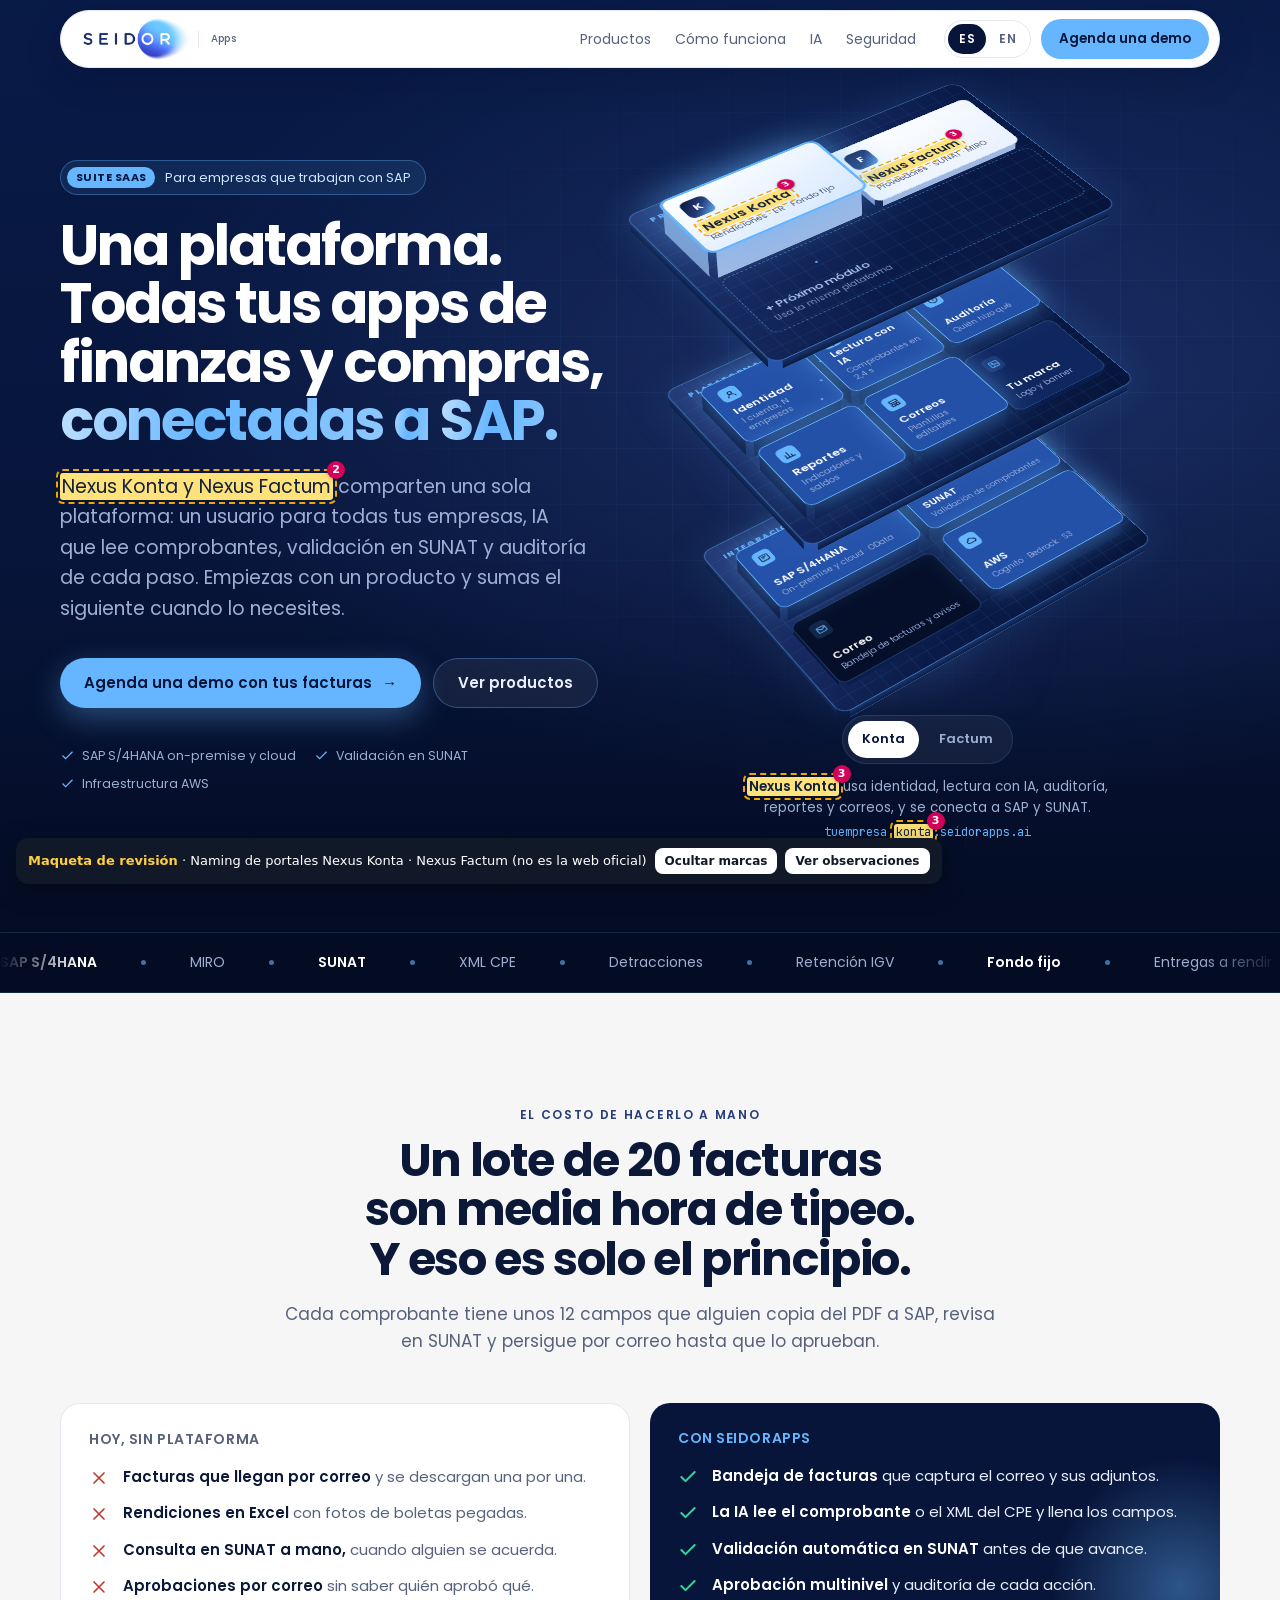
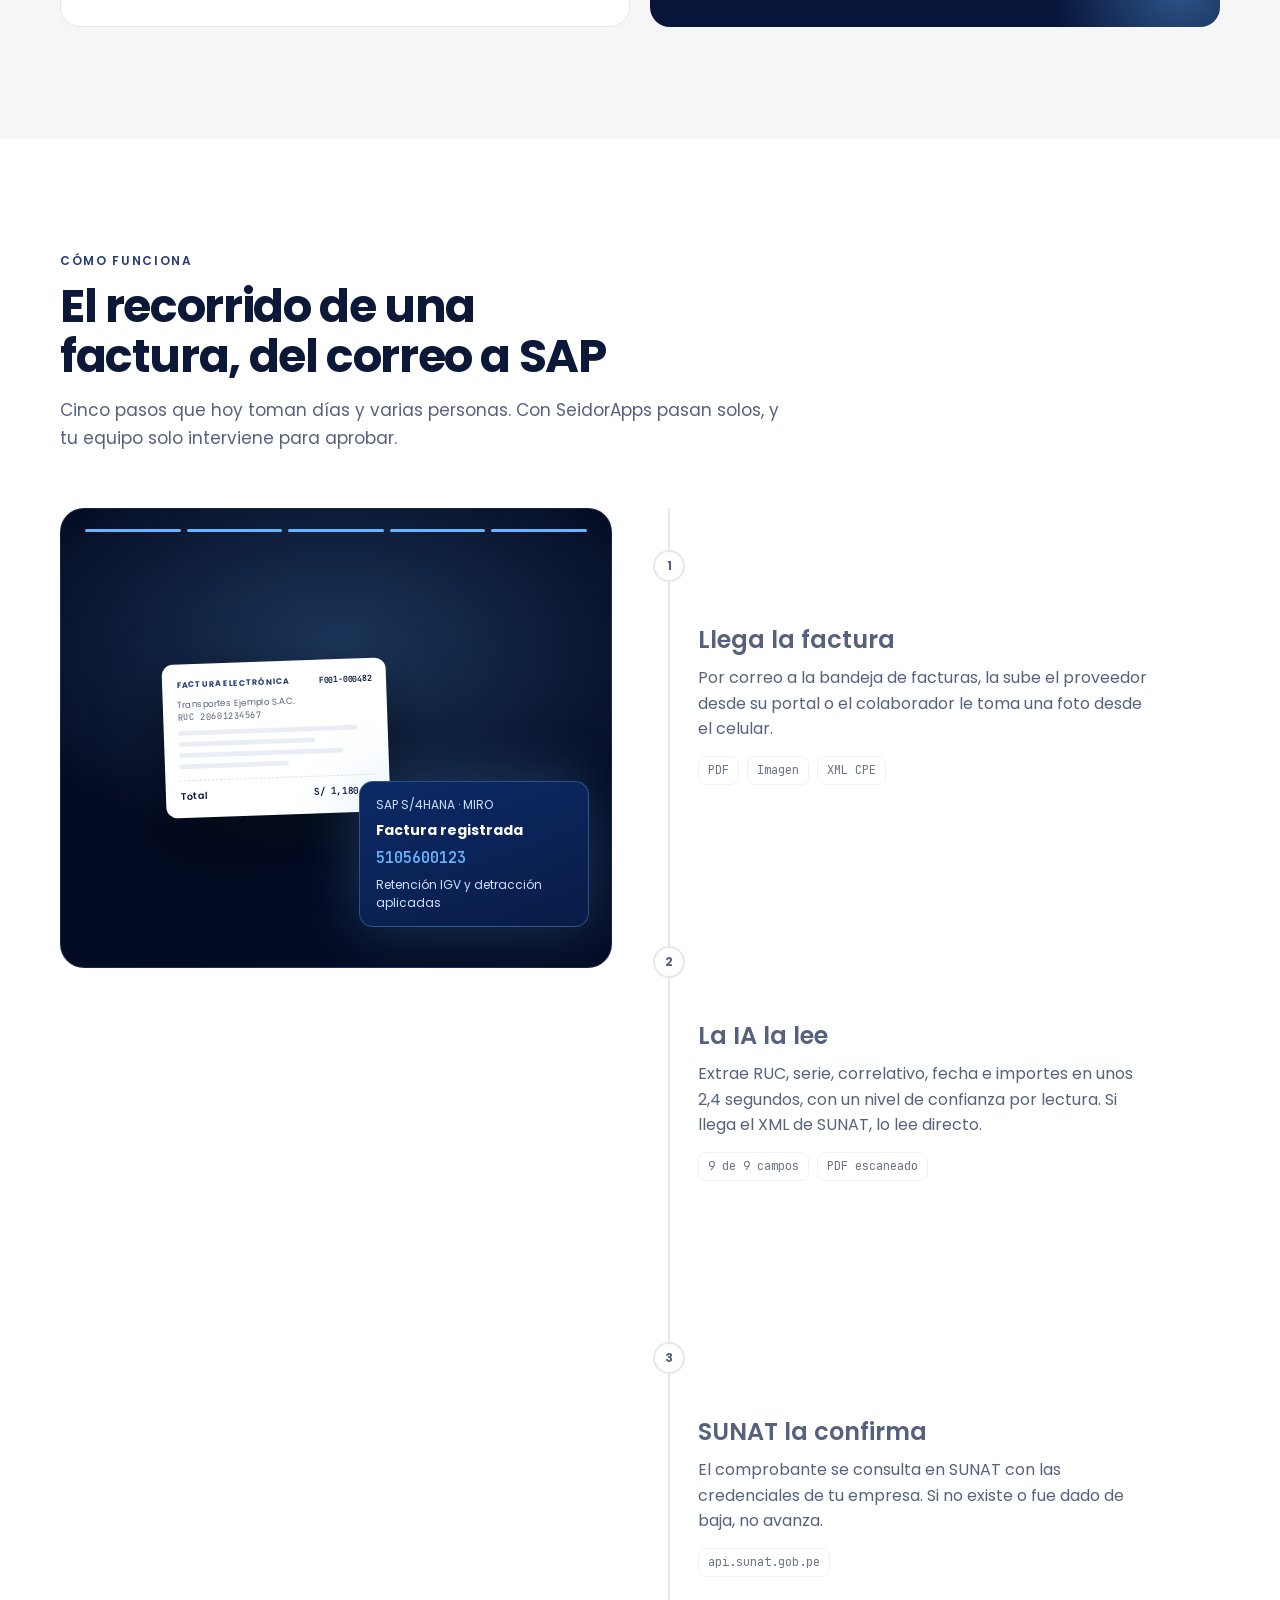
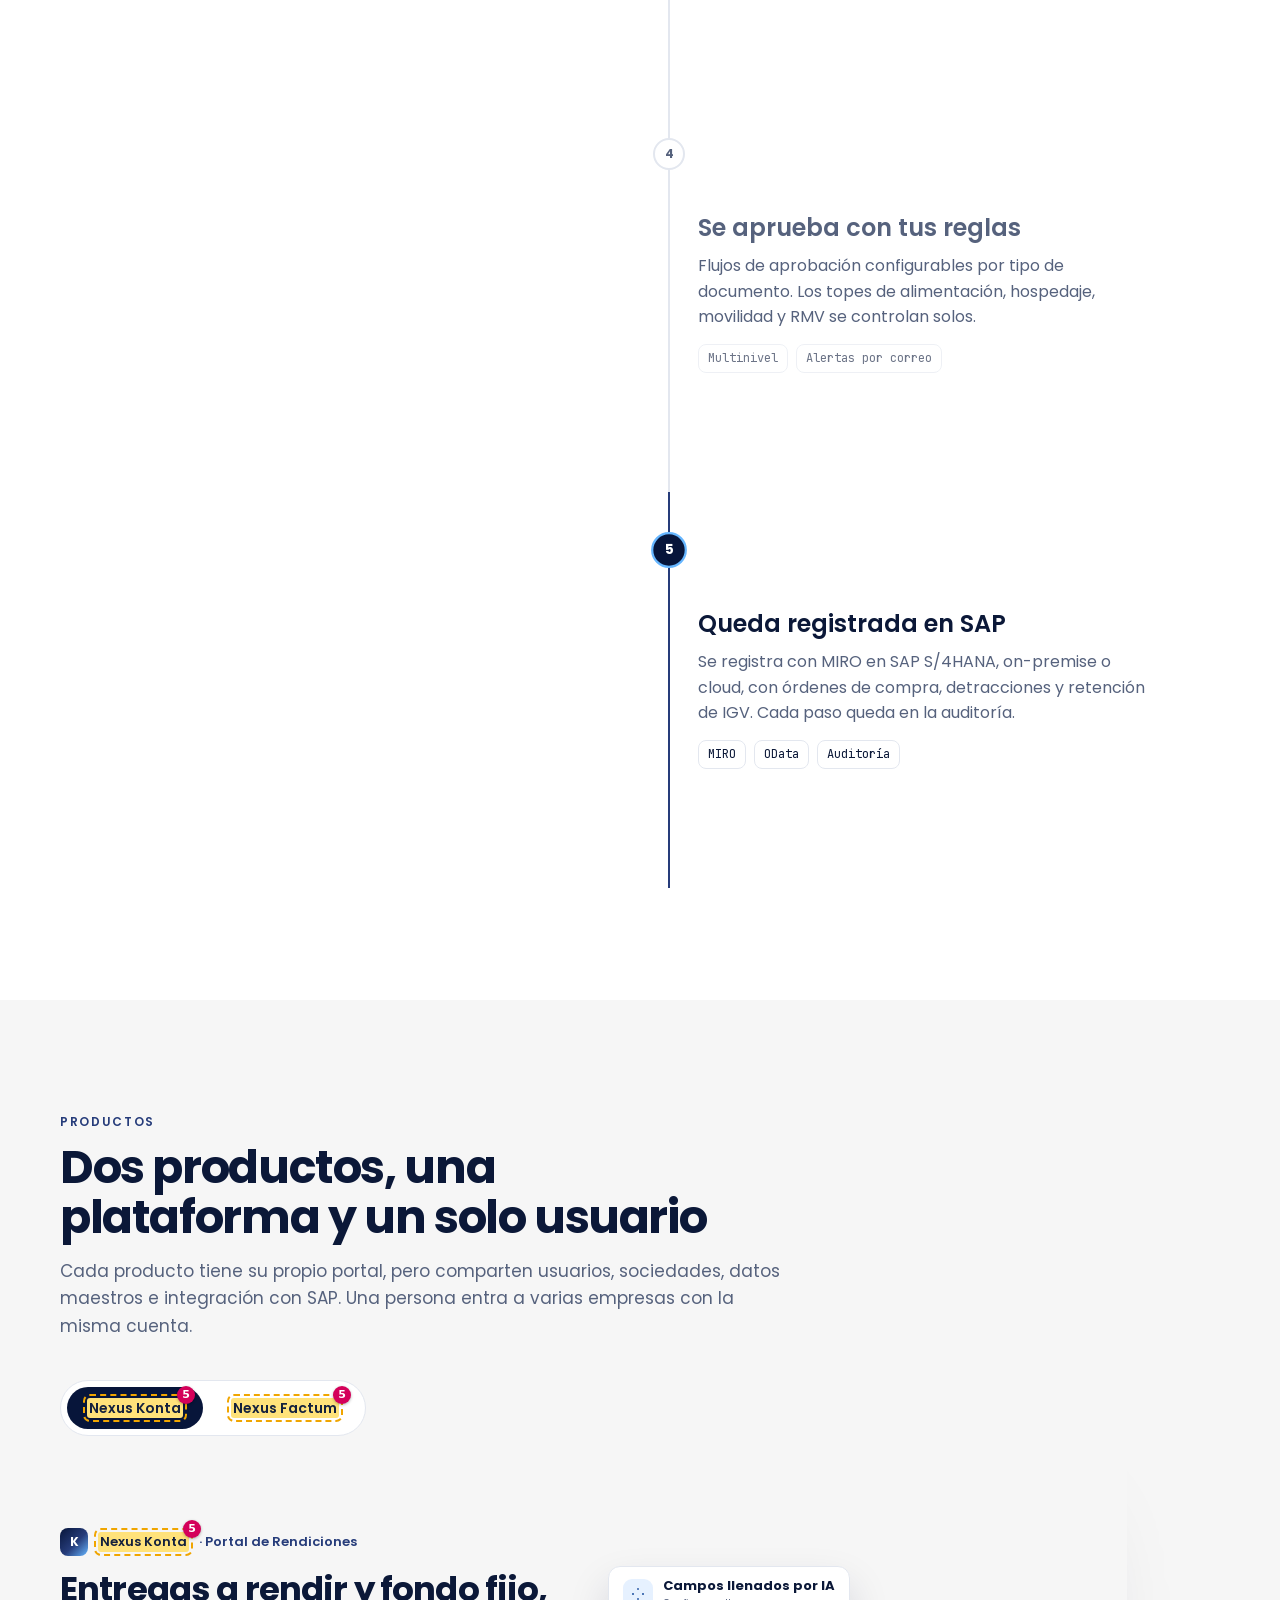
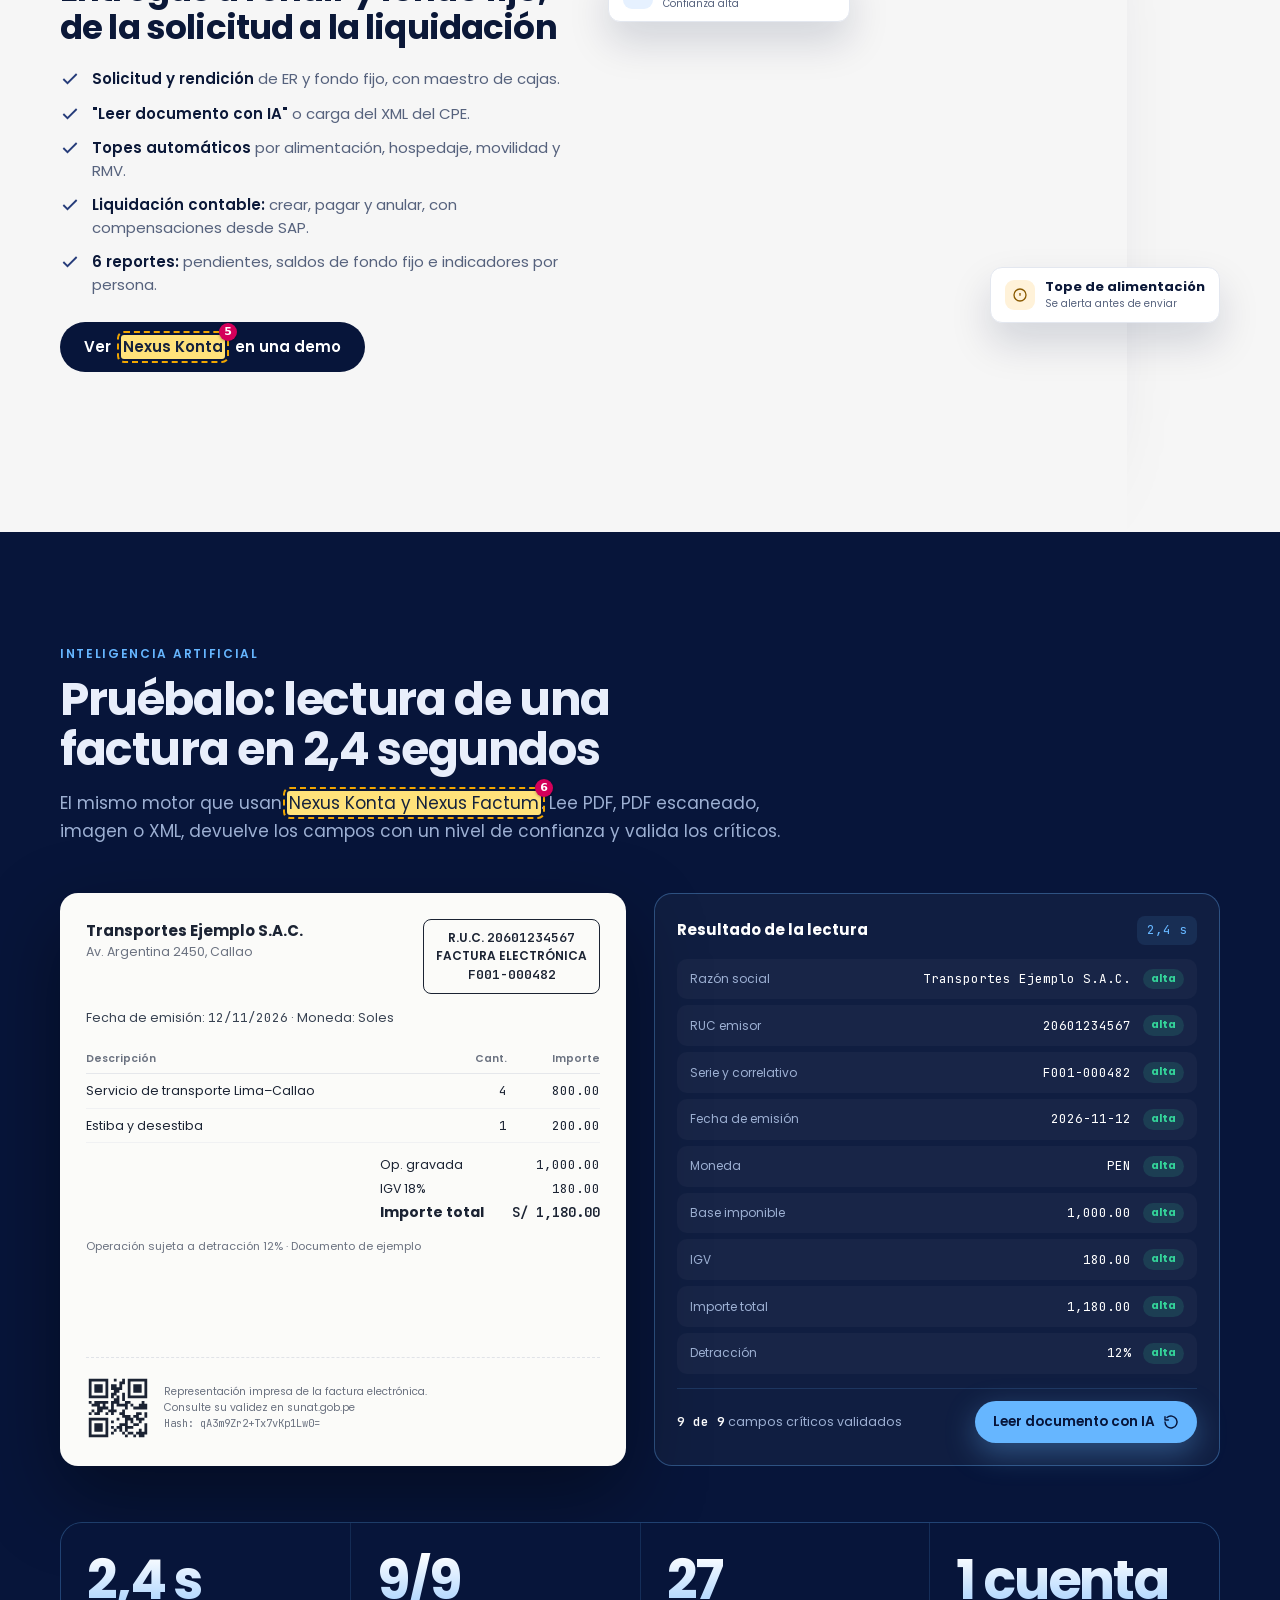
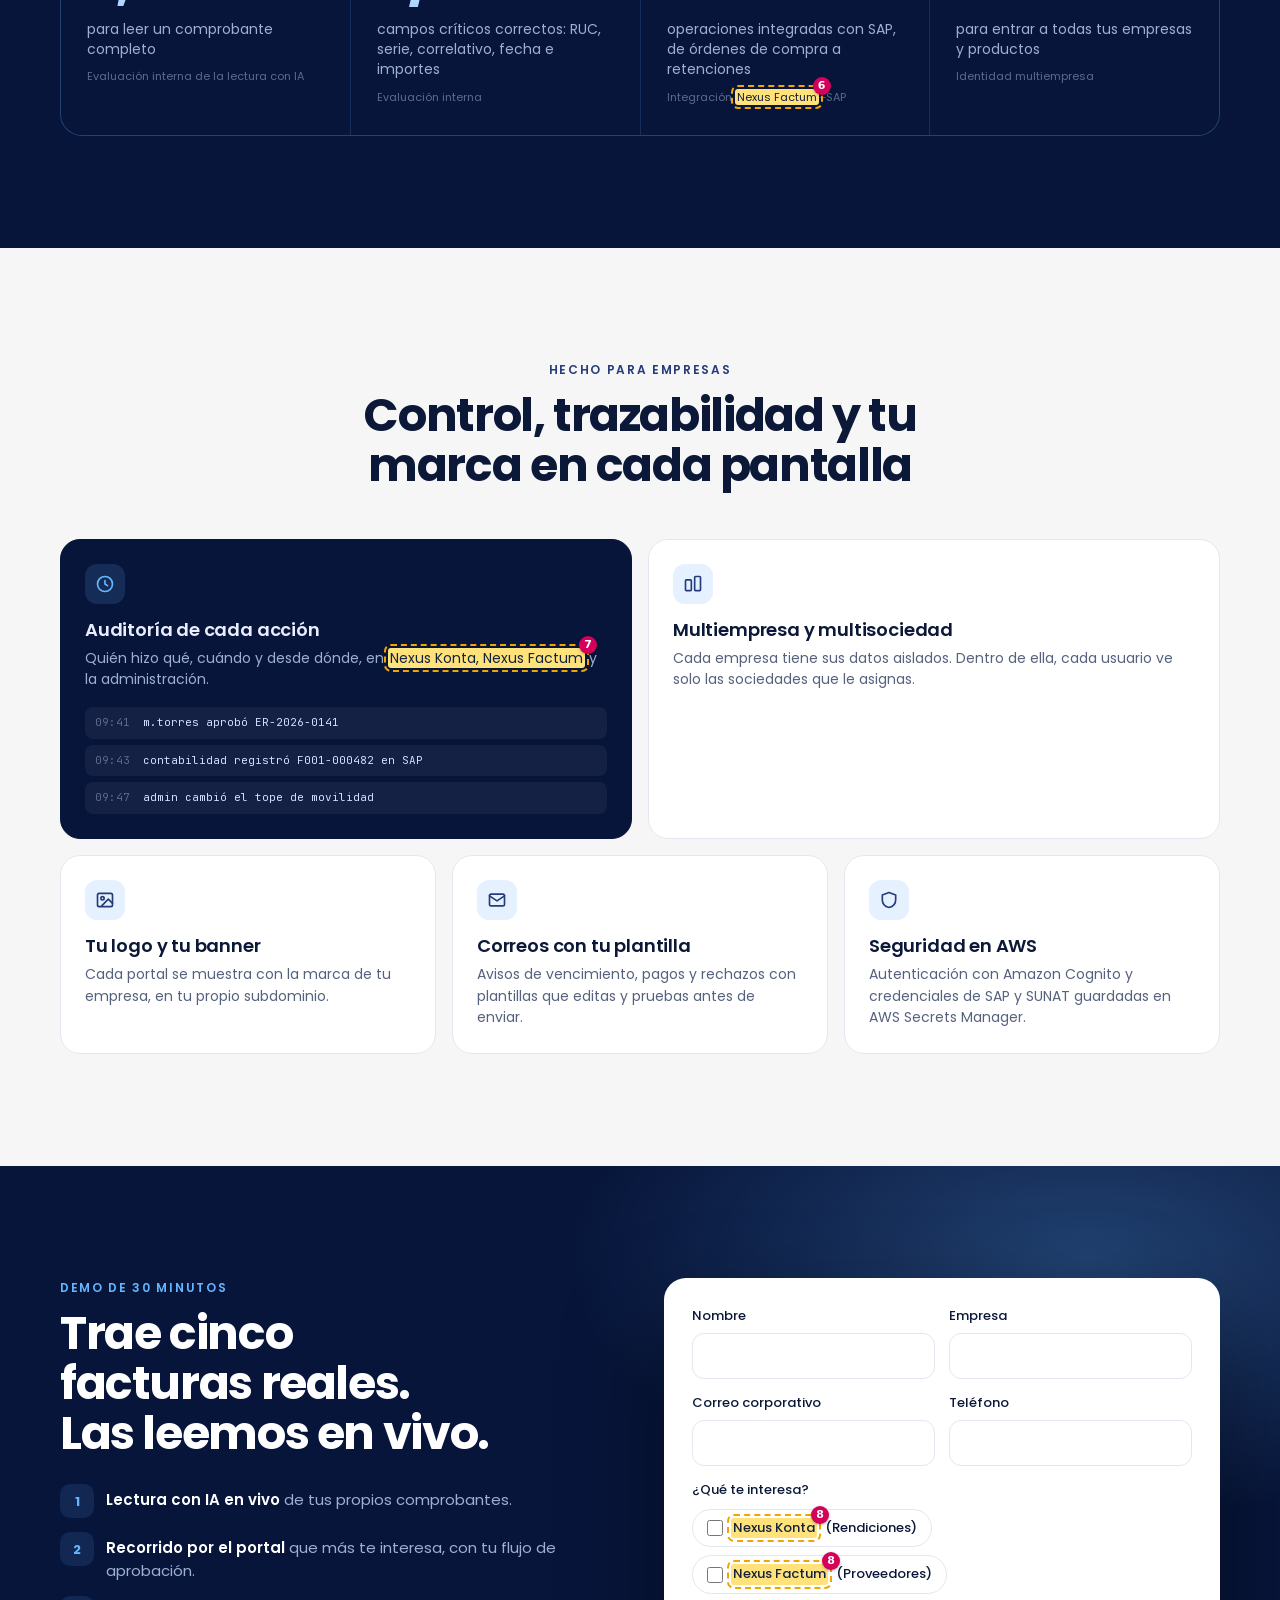
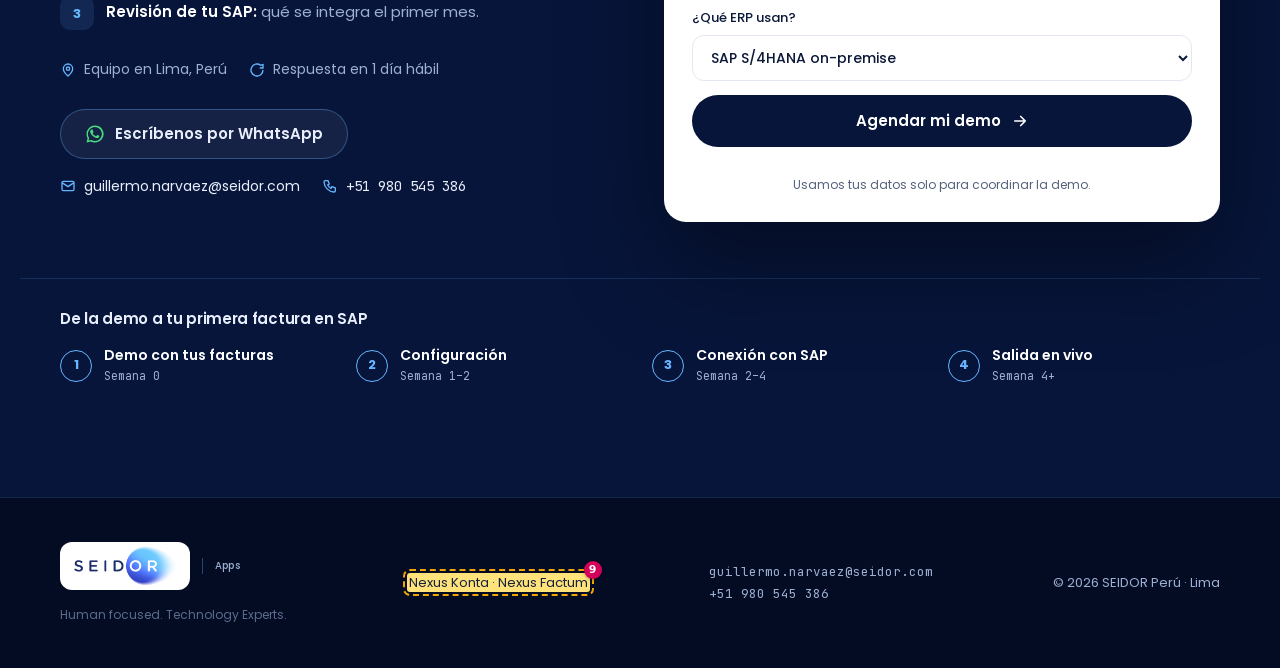
==== commit feb86f3f: "Mantener SeidorApps como suite; solo renombrar portales Co-Authored-By: Claude Opus 5.5 <noreply@ant" ====
--- a/index.html
+++ b/index.html
@@ -1,4 +1,4 @@
-<!DOCTYPE html><html lang="es" class="poppins_b1258189-module__qZ1z3a__variable jetbrains_mono_f27bcbae-module__L_VPKW__variable"><head><meta charSet="utf-8"/><meta name="viewport" content="width=device-width, initial-scale=1"/><link rel="preload" href="_next/static/media/051742360c26797e-s.p.0f97p8c3305p~.woff2" as="font" crossorigin="" type="font/woff2"/><link rel="preload" href="_next/static/media/47fe1b7cd6e6ed85-s.p.0~mcdl10zdfb3.woff2" as="font" crossorigin="" type="font/woff2"/><link rel="preload" href="_next/static/media/829ba4228c966254-s.p.0ub.k0om~_-xi.woff2" as="font" crossorigin="" type="font/woff2"/><link rel="preload" href="_next/static/media/8e6fa89aa22d24ec-s.p.0uvzar8hswo3p.woff2" as="font" crossorigin="" type="font/woff2"/><link rel="preload" href="_next/static/media/a218039a3287bcfd-s.p.17-1enzs_j91b.woff2" as="font" crossorigin="" type="font/woff2"/><link rel="preload" href="_next/static/media/c875c6f5d3e977ac-s.p.0g_ng0t~d_b9n.woff2" as="font" crossorigin="" type="font/woff2"/><link rel="preload" href="_next/static/media/e2334d715941921e-s.p.12skym0rqknxy.woff2" as="font" crossorigin="" type="font/woff2"/><link rel="preload" as="image" href="images/seidor-logo-color.png"/><link rel="stylesheet" href="_next/static/chunks/0irhmt13gphu0.css" data-precedence="next"/><link rel="stylesheet" href="_next/static/chunks/0hrh-hi6knjwk.css" data-precedence="next"/><meta name="next-size-adjust" content=""/><title>Seidor Nexus — Suite SaaS de finanzas y compras conectada a SAP</title><meta name="description" content="Nexus Konta (Rendiciones) y Nexus Factum (Proveedores) sobre una sola plataforma: lectura de comprobantes con IA, validación en SUNAT, registro en SAP S/4HANA y auditoría de cada paso. Equipo SEIDOR en Lima, Perú."/><link rel="canonical" href="https://seidor.com/es"/><link rel="alternate" hrefLang="es" href="#inicio"/><link rel="alternate" hrefLang="en" href="#inicio"/><meta property="og:title" content="SeidorApps — Una plataforma. Todas tus apps de finanzas y compras, conectadas a SAP."/><meta property="og:description" content="Comprobantes leídos con IA, validados en SUNAT y registrados en SAP. Empiezas con un producto y sumas el siguiente cuando lo necesites."/><meta property="og:site_name" content="SeidorApps"/><meta property="og:locale" content="es_PE"/><meta property="og:type" content="website"/><meta name="twitter:card" content="summary_large_image"/><meta name="twitter:title" content="SeidorApps — Una plataforma. Todas tus apps de finanzas y compras, conectadas a SAP."/><meta name="twitter:description" content="Comprobantes leídos con IA, validados en SUNAT y registrados en SAP. Empiezas con un producto y sumas el siguiente cuando lo necesites."/><meta name="robots" content="noindex,nofollow"/>
+<!DOCTYPE html><html lang="es" class="poppins_b1258189-module__qZ1z3a__variable jetbrains_mono_f27bcbae-module__L_VPKW__variable"><head><meta charSet="utf-8"/><meta name="viewport" content="width=device-width, initial-scale=1"/><link rel="preload" href="_next/static/media/051742360c26797e-s.p.0f97p8c3305p~.woff2" as="font" crossorigin="" type="font/woff2"/><link rel="preload" href="_next/static/media/47fe1b7cd6e6ed85-s.p.0~mcdl10zdfb3.woff2" as="font" crossorigin="" type="font/woff2"/><link rel="preload" href="_next/static/media/829ba4228c966254-s.p.0ub.k0om~_-xi.woff2" as="font" crossorigin="" type="font/woff2"/><link rel="preload" href="_next/static/media/8e6fa89aa22d24ec-s.p.0uvzar8hswo3p.woff2" as="font" crossorigin="" type="font/woff2"/><link rel="preload" href="_next/static/media/a218039a3287bcfd-s.p.17-1enzs_j91b.woff2" as="font" crossorigin="" type="font/woff2"/><link rel="preload" href="_next/static/media/c875c6f5d3e977ac-s.p.0g_ng0t~d_b9n.woff2" as="font" crossorigin="" type="font/woff2"/><link rel="preload" href="_next/static/media/e2334d715941921e-s.p.12skym0rqknxy.woff2" as="font" crossorigin="" type="font/woff2"/><link rel="preload" as="image" href="images/seidor-logo-color.png"/><link rel="stylesheet" href="_next/static/chunks/0irhmt13gphu0.css" data-precedence="next"/><link rel="stylesheet" href="_next/static/chunks/0hrh-hi6knjwk.css" data-precedence="next"/><meta name="next-size-adjust" content=""/><title>SeidorApps — Suite SaaS de finanzas y compras conectada a SAP</title><meta name="description" content="Nexus Konta (Rendiciones) y Nexus Factum (Proveedores) sobre una sola plataforma: lectura de comprobantes con IA, validación en SUNAT, registro en SAP S/4HANA y auditoría de cada paso. Equipo SEIDOR en Lima, Perú."/><link rel="canonical" href="https://seidor.com/es"/><link rel="alternate" hrefLang="es" href="#inicio"/><link rel="alternate" hrefLang="en" href="#inicio"/><meta property="og:title" content="SeidorApps — Una plataforma. Todas tus apps de finanzas y compras, conectadas a SAP."/><meta property="og:description" content="Comprobantes leídos con IA, validados en SUNAT y registrados en SAP. Empiezas con un producto y sumas el siguiente cuando lo necesites."/><meta property="og:site_name" content="SeidorApps"/><meta property="og:locale" content="es_PE"/><meta property="og:type" content="website"/><meta name="twitter:card" content="summary_large_image"/><meta name="twitter:title" content="SeidorApps — Una plataforma. Todas tus apps de finanzas y compras, conectadas a SAP."/><meta name="twitter:description" content="Comprobantes leídos con IA, validados en SUNAT y registrados en SAP. Empiezas con un producto y sumas el siguiente cuando lo necesites."/><meta name="robots" content="noindex,nofollow"/>
 <style>
 mark.nx{background:#ffe27a;color:#14213d;outline:2px dashed #f0a500;outline-offset:2px;border-radius:3px;position:relative;padding:0 2px}
 mark.nx::after{content:attr(data-n);position:absolute;top:-12px;right:-12px;min-width:18px;height:18px;padding:0 4px;border-radius:9px;background:#d4005a;color:#fff;font:700 11px/18px system-ui,sans-serif;text-align:center;z-index:5;box-shadow:0 1px 3px rgba(0,0,0,.3)}
@@ -7,7 +7,7 @@
 #nx-bar{position:fixed;left:16px;bottom:16px;z-index:9999;display:flex;gap:8px;align-items:center;flex-wrap:wrap;max-width:calc(100vw - 32px);background:#111827;color:#fff;font:500 13px/1.3 system-ui,sans-serif;padding:10px 12px;border-radius:12px;box-shadow:0 6px 24px rgba(0,0,0,.35)}
 #nx-bar b{color:#ffcf40}
 #nx-bar button,#nx-bar a{font:600 12px system-ui,sans-serif;background:#fff;color:#111827;border:0;border-radius:8px;padding:6px 10px;cursor:pointer;text-decoration:none}
-</style></head><body><div hidden=""><!--$--><!--/$--></div><a class="skip-link" href="#contenido">Saltar al contenido</a><header class="Navbar-module__VTd-oa__header  "><div class="container"><nav class="Navbar-module__VTd-oa__nav"><a href="#inicio" class="Navbar-module__VTd-oa__logo"><img src="images/seidor-logo-color.png" alt="SEIDOR" width="115" height="46" decoding="async"/><small><mark class="nx" data-n="2">Nexus</mark></small></a><ul class="Navbar-module__VTd-oa__links"><li><a href="#productos">Productos</a></li><li><a href="#como-funciona">Cómo funciona</a></li><li><a href="#ia">IA</a></li><li><a href="#seguridad">Seguridad</a></li></ul><div class="Navbar-module__VTd-oa__actions"><div class="Navbar-module__VTd-oa__lang"><div class="LanguageSwitcher-module__LNnhDq__switcher"><button class="LanguageSwitcher-module__LNnhDq__active" aria-label="Cambiar a Español">ES</button><button class="LanguageSwitcher-module__LNnhDq__inactive" aria-label="Switch to English">EN</button></div></div><a href="#demo" class="btn btn-primary Navbar-module__VTd-oa__cta">Agenda una demo</a><button type="button" class="Navbar-module__VTd-oa__burger " aria-expanded="false" aria-controls="site-mobile-menu" aria-label="Abrir menú"><span></span><span></span></button></div></nav></div></header><div id="site-mobile-menu" class="Navbar-module__VTd-oa__menu "><div class="container"><ul class="Navbar-module__VTd-oa__menuLinks"><li style="transition-delay:0ms"><a href="#productos">Productos</a></li><li style="transition-delay:0ms"><a href="#como-funciona">Cómo funciona</a></li><li style="transition-delay:0ms"><a href="#ia">IA</a></li><li style="transition-delay:0ms"><a href="#seguridad">Seguridad</a></li></ul><div class="Navbar-module__VTd-oa__menuActions"><div class="LanguageSwitcher-module__LNnhDq__switcher"><button class="LanguageSwitcher-module__LNnhDq__active" aria-label="Cambiar a Español">ES</button><button class="LanguageSwitcher-module__LNnhDq__inactive" aria-label="Switch to English">EN</button></div><a href="#demo" class="btn btn-primary">Agenda una demo<!-- --> <span class="arrow" aria-hidden="true">→</span></a></div></div></div><main id="contenido"><section id="inicio" class="Hero-module__KTD73a__hero"><div class="container Hero-module__KTD73a__inner"><div class="Hero-module__KTD73a__copy"><span class="Hero-module__KTD73a__pill Hero-module__KTD73a__reveal Hero-module__KTD73a__d0"><b>SEIDOR NEXUS · SUITE SAAS</b>Para empresas que trabajan con SAP</span><h1 class="Hero-module__KTD73a__title"><span><span class="Hero-module__KTD73a__w"><span style="--i:0">Una</span></span> </span><span><span class="Hero-module__KTD73a__w"><span style="--i:1">plataforma.</span></span> </span><span><span class="Hero-module__KTD73a__w"><span style="--i:2">Todas</span></span> </span><span><span class="Hero-module__KTD73a__w"><span style="--i:3">tus</span></span> </span><span><span class="Hero-module__KTD73a__w"><span style="--i:4">apps</span></span> </span><span><span class="Hero-module__KTD73a__w"><span style="--i:5">de</span></span> </span><span><span class="Hero-module__KTD73a__w"><span style="--i:6">finanzas</span></span> </span><span><span class="Hero-module__KTD73a__w"><span style="--i:7">y</span></span> </span><span><span class="Hero-module__KTD73a__w"><span style="--i:8">compras,</span></span> </span><span><span class="Hero-module__KTD73a__w"><span class="Hero-module__KTD73a__hl" style="--i:9">conectadas</span></span> </span><span><span class="Hero-module__KTD73a__w"><span class="Hero-module__KTD73a__hl" style="--i:10">a</span></span> </span><span><span class="Hero-module__KTD73a__w"><span class="Hero-module__KTD73a__hl" style="--i:11">SAP.</span></span></span></h1><p class="Hero-module__KTD73a__sub Hero-module__KTD73a__reveal Hero-module__KTD73a__d700"><mark class="nx" data-n="3">Nexus Konta y Nexus Factum</mark> comparten una sola plataforma: un usuario para todas tus empresas, IA que lee comprobantes, validación en SUNAT y auditoría de cada paso. Empiezas con un producto y sumas el siguiente cuando lo necesites.</p><div class="Hero-module__KTD73a__ctas Hero-module__KTD73a__reveal Hero-module__KTD73a__d850"><a href="#demo" class="btn btn-primary">Agenda una demo con tus facturas<!-- --> <span class="arrow" aria-hidden="true">→</span></a><a href="#productos" class="btn btn-ghost">Ver productos</a></div><ul class="Hero-module__KTD73a__trust Hero-module__KTD73a__reveal Hero-module__KTD73a__d1000"><li><svg viewBox="0 0 24 24" fill="none" stroke="currentColor" stroke-width="2" aria-hidden="true"><path d="M20 6 9 17l-5-5"></path></svg>SAP S/4HANA on-premise y cloud</li><li><svg viewBox="0 0 24 24" fill="none" stroke="currentColor" stroke-width="2" aria-hidden="true"><path d="M20 6 9 17l-5-5"></path></svg>Validación en SUNAT</li><li><svg viewBox="0 0 24 24" fill="none" stroke="currentColor" stroke-width="2" aria-hidden="true"><path d="M20 6 9 17l-5-5"></path></svg>Infraestructura AWS</li></ul></div><div class="Hero-module__KTD73a__scene Hero-module__KTD73a__reveal Hero-module__KTD73a__d300"><div class="PlatformStack-module__JUx3Aq__wrap"><div class="PlatformStack-module__JUx3Aq__suite" aria-hidden="true"><div class="PlatformStack-module__JUx3Aq__beam"></div><div class="PlatformStack-module__JUx3Aq__world"><div class="PlatformStack-module__JUx3Aq__layer" style="--z:0px;--l:0"><div class="PlatformStack-module__JUx3Aq__plate"><span class="PlatformStack-module__JUx3Aq__ef"></span><span class="PlatformStack-module__JUx3Aq__el"></span><span class="PlatformStack-module__JUx3Aq__lbl">Integraciones</span><div class="PlatformStack-module__JUx3Aq__tile PlatformStack-module__JUx3Aq__tInt PlatformStack-module__JUx3Aq__lit" style="left:18px;top:40px;width:186px;height:100px"><span class="PlatformStack-module__JUx3Aq__f"></span><span class="PlatformStack-module__JUx3Aq__l"></span><span class="PlatformStack-module__JUx3Aq__ti"><svg viewBox="0 0 24 24" fill="none" stroke="currentColor" stroke-width="2" aria-hidden="true"><rect x="3" y="4" width="18" height="16" rx="2"></rect><path d="M7 9h10M7 13h6"></path></svg></span><b>SAP S/4HANA</b><small>On-premise y cloud · OData</small></div><div class="PlatformStack-module__JUx3Aq__tile PlatformStack-module__JUx3Aq__tInt PlatformStack-module__JUx3Aq__lit" style="left:216px;top:40px;width:186px;height:100px"><span class="PlatformStack-module__JUx3Aq__f"></span><span class="PlatformStack-module__JUx3Aq__l"></span><span class="PlatformStack-module__JUx3Aq__ti"><svg viewBox="0 0 24 24" fill="none" stroke="currentColor" stroke-width="2.4" aria-hidden="true"><path d="M20 6 9 17l-5-5"></path></svg></span><b>SUNAT</b><small>Validación de comprobantes</small></div><div class="PlatformStack-module__JUx3Aq__tile PlatformStack-module__JUx3Aq__tInt " style="left:18px;top:152px;width:186px;height:100px"><span class="PlatformStack-module__JUx3Aq__f"></span><span class="PlatformStack-module__JUx3Aq__l"></span><span class="PlatformStack-module__JUx3Aq__ti"><svg viewBox="0 0 24 24" fill="none" stroke="currentColor" stroke-width="2" aria-hidden="true"><rect x="3" y="5" width="18" height="14" rx="2"></rect><path d="m3 7 9 6 9-6"></path></svg></span><b>Correo</b><small>Bandeja de facturas y avisos</small></div><div class="PlatformStack-module__JUx3Aq__tile PlatformStack-module__JUx3Aq__tInt PlatformStack-module__JUx3Aq__lit" style="left:216px;top:152px;width:186px;height:100px"><span class="PlatformStack-module__JUx3Aq__f"></span><span class="PlatformStack-module__JUx3Aq__l"></span><span class="PlatformStack-module__JUx3Aq__ti"><svg viewBox="0 0 24 24" fill="none" stroke="currentColor" stroke-width="2" aria-hidden="true"><path d="M7 18a4 4 0 0 1-.6-8A6 6 0 0 1 18 9a4.5 4.5 0 0 1-.5 9Z"></path></svg></span><b>AWS</b><small>Cognito · Bedrock · S3</small></div></div></div><div class="PlatformStack-module__JUx3Aq__layer" style="--z:205px;--l:1"><div class="PlatformStack-module__JUx3Aq__plate"><span class="PlatformStack-module__JUx3Aq__ef"></span><span class="PlatformStack-module__JUx3Aq__el"></span><span class="PlatformStack-module__JUx3Aq__lbl">Plataforma <mark class="nx" data-n="4">Seidor Nexus</mark><em>incluida</em></span><div class="PlatformStack-module__JUx3Aq__tile  PlatformStack-module__JUx3Aq__lit" style="left:18px;top:40px;width:122px;height:100px"><span class="PlatformStack-module__JUx3Aq__f"></span><span class="PlatformStack-module__JUx3Aq__l"></span><span class="PlatformStack-module__JUx3Aq__ti"><svg viewBox="0 0 24 24" fill="none" stroke="currentColor" stroke-width="2" aria-hidden="true"><circle cx="12" cy="8" r="4"></circle><path d="M4 21a8 8 0 0 1 16 0"></path></svg></span><b>Identidad</b><small>1 cuenta, N empresas</small></div><div class="PlatformStack-module__JUx3Aq__tile  PlatformStack-module__JUx3Aq__lit" style="left:149px;top:40px;width:122px;height:100px"><span class="PlatformStack-module__JUx3Aq__f"></span><span class="PlatformStack-module__JUx3Aq__l"></span><span class="PlatformStack-module__JUx3Aq__ti"><svg viewBox="0 0 24 24" fill="none" stroke="currentColor" stroke-width="2" aria-hidden="true"><path d="M12 3v4M12 17v4M3 12h4M17 12h4M6 6l2.5 2.5M15.5 15.5 18 18M6 18l2.5-2.5M15.5 8.5 18 6"></path></svg></span><b>Lectura con IA</b><small>Comprobantes en 2,4 s</small></div><div class="PlatformStack-module__JUx3Aq__tile  PlatformStack-module__JUx3Aq__lit" style="left:280px;top:40px;width:122px;height:100px"><span class="PlatformStack-module__JUx3Aq__f"></span><span class="PlatformStack-module__JUx3Aq__l"></span><span class="PlatformStack-module__JUx3Aq__ti"><svg viewBox="0 0 24 24" fill="none" stroke="currentColor" stroke-width="2" aria-hidden="true"><circle cx="12" cy="12" r="9"></circle><path d="M12 7v5l3 2"></path></svg></span><b>Auditoría</b><small>Quién hizo qué</small></div><div class="PlatformStack-module__JUx3Aq__tile  PlatformStack-module__JUx3Aq__lit" style="left:18px;top:152px;width:122px;height:100px"><span class="PlatformStack-module__JUx3Aq__f"></span><span class="PlatformStack-module__JUx3Aq__l"></span><span class="PlatformStack-module__JUx3Aq__ti"><svg viewBox="0 0 24 24" fill="none" stroke="currentColor" stroke-width="2" aria-hidden="true"><path d="M4 20V10M10 20V4M16 20v-7M22 20H2"></path></svg></span><b>Reportes</b><small>Indicadores y saldos</small></div><div class="PlatformStack-module__JUx3Aq__tile  PlatformStack-module__JUx3Aq__lit" style="left:149px;top:152px;width:122px;height:100px"><span class="PlatformStack-module__JUx3Aq__f"></span><span class="PlatformStack-module__JUx3Aq__l"></span><span class="PlatformStack-module__JUx3Aq__ti"><svg viewBox="0 0 24 24" fill="none" stroke="currentColor" stroke-width="2" aria-hidden="true"><path d="M4 4h16v6H4zM4 14h7v6H4zM14 14h6v6h-6z"></path></svg></span><b>Correos</b><small>Plantillas editables</small></div><div class="PlatformStack-module__JUx3Aq__tile  " style="left:280px;top:152px;width:122px;height:100px"><span class="PlatformStack-module__JUx3Aq__f"></span><span class="PlatformStack-module__JUx3Aq__l"></span><span class="PlatformStack-module__JUx3Aq__ti"><svg viewBox="0 0 24 24" fill="none" stroke="currentColor" stroke-width="2" aria-hidden="true"><rect x="3" y="4" width="18" height="16" rx="2"></rect><circle cx="9" cy="10" r="2"></circle><path d="m21 16-5-5-8 8"></path></svg></span><b>Tu marca</b><small>Logo y banner</small></div></div></div><div class="PlatformStack-module__JUx3Aq__layer" style="--z:410px;--l:2"><div class="PlatformStack-module__JUx3Aq__plate"><span class="PlatformStack-module__JUx3Aq__ef"></span><span class="PlatformStack-module__JUx3Aq__el"></span><span class="PlatformStack-module__JUx3Aq__lbl">Productos</span><div class="PlatformStack-module__JUx3Aq__tile PlatformStack-module__JUx3Aq__tProd PlatformStack-module__JUx3Aq__lit" style="left:18px;top:40px;width:186px;height:100px"><span class="PlatformStack-module__JUx3Aq__f"></span><span class="PlatformStack-module__JUx3Aq__l"></span><span class="PlatformStack-module__JUx3Aq__ti">K</span><b><mark class="nx" data-n="4">Nexus Konta</mark></b><small>Rendiciones · ER · Fondo fijo</small></div><div class="PlatformStack-module__JUx3Aq__tile PlatformStack-module__JUx3Aq__tProd " style="left:216px;top:40px;width:186px;height:100px"><span class="PlatformStack-module__JUx3Aq__f"></span><span class="PlatformStack-module__JUx3Aq__l"></span><span class="PlatformStack-module__JUx3Aq__ti">F</span><b><mark class="nx" data-n="4">Nexus Factum</mark></b><small>Proveedores · SUNAT · MIRO</small></div><div class="PlatformStack-module__JUx3Aq__tile PlatformStack-module__JUx3Aq__tNext " style="left:18px;top:152px;width:384px;height:100px"><b>+ Próximo módulo</b><small>Usa la misma plataforma</small></div></div></div><div class="PlatformStack-module__JUx3Aq__rails"><div class="PlatformStack-module__JUx3Aq__rail PlatformStack-module__JUx3Aq__railOn" style="--x:111px;--y:90px"><i style="--dz:30px"></i><i style="--dz:56px"></i><i style="--dz:82px"></i><i style="--dz:108px"></i><i style="--dz:134px"></i><i style="--dz:160px"></i><i style="--dz:186px"></i><i style="--dz:212px"></i><i style="--dz:238px"></i><i style="--dz:264px"></i><i style="--dz:290px"></i><i style="--dz:316px"></i><i style="--dz:342px"></i><i style="--dz:368px"></i><i style="--dz:394px"></i><i style="--dz:420px"></i><span class="PlatformStack-module__JUx3Aq__pk " style="--d:0.0s"></span><span class="PlatformStack-module__JUx3Aq__pk " style="--d:1.4s"></span></div><div class="PlatformStack-module__JUx3Aq__rail " style="--x:309px;--y:90px"><i style="--dz:30px"></i><i style="--dz:56px"></i><i style="--dz:82px"></i><i style="--dz:108px"></i><i style="--dz:134px"></i><i style="--dz:160px"></i><i style="--dz:186px"></i><i style="--dz:212px"></i><i style="--dz:238px"></i><i style="--dz:264px"></i><i style="--dz:290px"></i><i style="--dz:316px"></i><i style="--dz:342px"></i><i style="--dz:368px"></i><i style="--dz:394px"></i><i style="--dz:420px"></i><span class="PlatformStack-module__JUx3Aq__pk PlatformStack-module__JUx3Aq__dn" style="--d:0.6s"></span><span class="PlatformStack-module__JUx3Aq__pk PlatformStack-module__JUx3Aq__dn" style="--d:2.0s"></span></div><div class="PlatformStack-module__JUx3Aq__rail " style="--x:210px;--y:202px"><i style="--dz:30px"></i><i style="--dz:56px"></i><i style="--dz:82px"></i><i style="--dz:108px"></i><i style="--dz:134px"></i><i style="--dz:160px"></i><i style="--dz:186px"></i><i style="--dz:212px"></i><i style="--dz:238px"></i><i style="--dz:264px"></i><i style="--dz:290px"></i><i style="--dz:316px"></i><i style="--dz:342px"></i><i style="--dz:368px"></i><i style="--dz:394px"></i><i style="--dz:420px"></i><span class="PlatformStack-module__JUx3Aq__pk " style="--d:1.2s"></span><span class="PlatformStack-module__JUx3Aq__pk " style="--d:2.6s"></span></div></div></div></div><div class="PlatformStack-module__JUx3Aq__ui"><div class="PlatformStack-module__JUx3Aq__chips" role="group" aria-label="Ver qué usa cada producto"><button type="button" class="PlatformStack-module__JUx3Aq__chip" aria-pressed="true">Konta</button><button type="button" class="PlatformStack-module__JUx3Aq__chip" aria-pressed="false">Factum</button></div><p class="PlatformStack-module__JUx3Aq__cap" aria-live="off"><b><mark class="nx" data-n="4">Nexus Konta</mark></b> <!-- -->usa identidad, lectura con IA, auditoría, reportes y correos, y se conecta a SAP y SUNAT.<span class="mono">tuempresa.<mark class="nx" data-n="4">konta</mark>.seidorapps.ai</span></p></div></div></div></div></section><section class="Marquee-module__DGFYtW__marquee" aria-label="Lo que la plataforma ya maneja"><div class="Marquee-module__DGFYtW__track"><ul class="Marquee-module__DGFYtW__list"><li><b>SAP S/4HANA</b></li><li>MIRO</li><li><b>SUNAT</b></li><li>XML CPE</li><li>Detracciones</li><li>Retención IGV</li><li><b>Fondo fijo</b></li><li>Entregas a rendir</li><li>Tope por RMV</li><li>Centros de costo</li><li>Elementos PEP</li><li><b>Amazon Bedrock</b></li><li>Multisociedad</li></ul><ul class="Marquee-module__DGFYtW__list" aria-hidden="true"><li><b>SAP S/4HANA</b></li><li>MIRO</li><li><b>SUNAT</b></li><li>XML CPE</li><li>Detracciones</li><li>Retención IGV</li><li><b>Fondo fijo</b></li><li>Entregas a rendir</li><li>Tope por RMV</li><li>Centros de costo</li><li>Elementos PEP</li><li><b>Amazon Bedrock</b></li><li>Multisociedad</li></ul></div></section><section class="section surface-light" aria-labelledby="manual-vs-title"><div class="container"><div class="section-head center"><p class="kicker">El costo de hacerlo a mano</p><h2 id="manual-vs-title" class="section-title">Un lote de 20 facturas son media hora de tipeo. Y eso es solo el principio.</h2><p class="section-lead">Cada comprobante tiene unos 12 campos que alguien copia del PDF a SAP, revisa en SUNAT y persigue por correo hasta que lo aprueban.</p></div><div class="ManualVsPlatform-module__rVQuvq__versus"><div class="ManualVsPlatform-module__rVQuvq__col ManualVsPlatform-module__rVQuvq__manual"><h3 class="ManualVsPlatform-module__rVQuvq__colTitle">Hoy, sin plataforma</h3><ul class="ManualVsPlatform-module__rVQuvq__list"><li><svg viewBox="0 0 24 24" fill="none" stroke="currentColor" stroke-width="2" stroke-linecap="round" aria-hidden="true" focusable="false"><path d="M18 6 6 18M6 6l12 12"></path></svg><span><b>Facturas que llegan por correo</b> <!-- -->y se descargan una por una.</span></li><li><svg viewBox="0 0 24 24" fill="none" stroke="currentColor" stroke-width="2" stroke-linecap="round" aria-hidden="true" focusable="false"><path d="M18 6 6 18M6 6l12 12"></path></svg><span><b>Rendiciones en Excel</b> <!-- -->con fotos de boletas pegadas.</span></li><li><svg viewBox="0 0 24 24" fill="none" stroke="currentColor" stroke-width="2" stroke-linecap="round" aria-hidden="true" focusable="false"><path d="M18 6 6 18M6 6l12 12"></path></svg><span><b>Consulta en SUNAT a mano,</b> <!-- -->cuando alguien se acuerda.</span></li><li><svg viewBox="0 0 24 24" fill="none" stroke="currentColor" stroke-width="2" stroke-linecap="round" aria-hidden="true" focusable="false"><path d="M18 6 6 18M6 6l12 12"></path></svg><span><b>Aprobaciones por correo</b> <!-- -->sin saber quién aprobó qué.</span></li></ul></div><div class="ManualVsPlatform-module__rVQuvq__col ManualVsPlatform-module__rVQuvq__platform"><h3 class="ManualVsPlatform-module__rVQuvq__colTitle">Con <mark class="nx" data-n="5">Seidor Nexus</mark></h3><ul class="ManualVsPlatform-module__rVQuvq__list"><li><svg viewBox="0 0 24 24" fill="none" stroke="currentColor" stroke-width="2.4" stroke-linecap="round" stroke-linejoin="round" aria-hidden="true" focusable="false"><path d="M20 6 9 17l-5-5"></path></svg><span><b>Bandeja de facturas</b> <!-- -->que captura el correo y sus adjuntos.</span></li><li><svg viewBox="0 0 24 24" fill="none" stroke="currentColor" stroke-width="2.4" stroke-linecap="round" stroke-linejoin="round" aria-hidden="true" focusable="false"><path d="M20 6 9 17l-5-5"></path></svg><span><b>La IA lee el comprobante</b> <!-- -->o el XML del CPE y llena los campos.</span></li><li><svg viewBox="0 0 24 24" fill="none" stroke="currentColor" stroke-width="2.4" stroke-linecap="round" stroke-linejoin="round" aria-hidden="true" focusable="false"><path d="M20 6 9 17l-5-5"></path></svg><span><b>Validación automática en SUNAT</b> <!-- -->antes de que avance.</span></li><li><svg viewBox="0 0 24 24" fill="none" stroke="currentColor" stroke-width="2.4" stroke-linecap="round" stroke-linejoin="round" aria-hidden="true" focusable="false"><path d="M20 6 9 17l-5-5"></path></svg><span><b>Aprobación multinivel</b> <!-- -->y auditoría de cada acción.</span></li></ul></div></div></div></section><section id="como-funciona" class="section surface-white" aria-labelledby="journey-title"><div class="container"><div class="section-head"><p class="kicker">Cómo funciona</p><h2 id="journey-title" class="section-title">El recorrido de una factura, del correo a SAP</h2><p class="section-lead">Cinco pasos que hoy toman días y varias personas. Con <mark class="nx" data-n="5">Seidor Nexus</mark> pasan solos, y tu equipo solo interviene para aprobar.</p></div><div class="InvoiceJourney-module__HVyGca__story"><div class="InvoiceJourney-module__HVyGca__stage" data-step="1" aria-hidden="true"><div class="InvoiceJourney-module__HVyGca__progress"><i></i><i></i><i></i><i></i><i></i></div><div class="InvoiceJourney-module__HVyGca__doc"><div class="InvoiceJourney-module__HVyGca__scan"></div><div class="InvoiceJourney-module__HVyGca__dh"><b>FACTURA ELECTRÓNICA</b><span class="mono">F001-000482</span></div><div class="InvoiceJourney-module__HVyGca__em">Transportes Ejemplo S.A.C.<br/><span class="mono">RUC 20601234567</span></div><div class="InvoiceJourney-module__HVyGca__ln" style="width:92%"></div><div class="InvoiceJourney-module__HVyGca__ln" style="width:70%"></div><div class="InvoiceJourney-module__HVyGca__ln" style="width:84%"></div><div class="InvoiceJourney-module__HVyGca__ln" style="width:56%"></div><div class="InvoiceJourney-module__HVyGca__tot"><span>Total</span><span class="mono">S/ 1,180.00</span></div></div><div class="InvoiceJourney-module__HVyGca__layer InvoiceJourney-module__HVyGca__l1"><span class="InvoiceJourney-module__HVyGca__src"><svg viewBox="0 0 24 24" fill="none" stroke="currentColor" stroke-width="2" aria-hidden="true" focusable="false"><rect x="3" y="5" width="18" height="14" rx="2"></rect><path d="m3 7 9 6 9-6"></path></svg>Bandeja de facturas</span><span class="InvoiceJourney-module__HVyGca__src"><svg viewBox="0 0 24 24" fill="none" stroke="currentColor" stroke-width="2" aria-hidden="true" focusable="false"><path d="M4 4h16v16H4z"></path><path d="M4 9h16"></path></svg><mark class="nx" data-n="6">Nexus Factum</mark> (portal del proveedor)</span><span class="InvoiceJourney-module__HVyGca__src"><svg viewBox="0 0 24 24" fill="none" stroke="currentColor" stroke-width="2" aria-hidden="true" focusable="false"><rect x="7" y="2" width="10" height="20" rx="2"></rect><path d="M11 18h2"></path></svg>Foto desde el celular</span></div><div class="InvoiceJourney-module__HVyGca__layer InvoiceJourney-module__HVyGca__l2"><div class="InvoiceJourney-module__HVyGca__fields"><div>RUC emisor<!-- --> <b>20601234567</b></div><div>Serie<!-- --> <b>F001</b></div><div>Correlativo<!-- --> <b>000482</b></div><div>Fecha<!-- --> <b>12/11/2026</b></div><div>Total<!-- --> <b>S/ 1,180.00</b></div><div class="InvoiceJourney-module__HVyGca__conf">Confianza alta · 2,4 s</div></div></div><div class="InvoiceJourney-module__HVyGca__layer InvoiceJourney-module__HVyGca__l3"><div class="InvoiceJourney-module__HVyGca__sunat"><span class="InvoiceJourney-module__HVyGca__ck"><svg viewBox="0 0 24 24" fill="none" stroke="currentColor" stroke-width="3" stroke-linecap="round" stroke-linejoin="round" aria-hidden="true" focusable="false"><path d="M20 6 9 17l-5-5"></path></svg></span><span><b>Comprobante válido en SUNAT</b><small>Estado: aceptado · consultado hoy 09:41</small></span></div></div><div class="InvoiceJourney-module__HVyGca__layer InvoiceJourney-module__HVyGca__l4"><div class="InvoiceJourney-module__HVyGca__apprGroup"><div class="InvoiceJourney-module__HVyGca__appr "><i>RQ<span class="InvoiceJourney-module__HVyGca__badge"><svg viewBox="0 0 24 24" fill="none" stroke="currentColor" stroke-width="3.4" stroke-linecap="round" stroke-linejoin="round" aria-hidden="true" focusable="false"><path d="M20 6 9 17l-5-5"></path></svg></span></i>Solicitante</div></div><div class="InvoiceJourney-module__HVyGca__apprGroup"><span class="InvoiceJourney-module__HVyGca__apprLine"></span><div class="InvoiceJourney-module__HVyGca__appr "><i>MT<span class="InvoiceJourney-module__HVyGca__badge"><svg viewBox="0 0 24 24" fill="none" stroke="currentColor" stroke-width="3.4" stroke-linecap="round" stroke-linejoin="round" aria-hidden="true" focusable="false"><path d="M20 6 9 17l-5-5"></path></svg></span></i>Jefe de área</div></div><div class="InvoiceJourney-module__HVyGca__apprGroup"><span class="InvoiceJourney-module__HVyGca__apprLine"></span><div class="InvoiceJourney-module__HVyGca__appr InvoiceJourney-module__HVyGca__pend"><i>CF<span class="InvoiceJourney-module__HVyGca__badge"><svg viewBox="0 0 24 24" fill="currentColor" aria-hidden="true" focusable="false"><circle cx="6" cy="12" r="2.2"></circle><circle cx="12" cy="12" r="2.2"></circle><circle cx="18" cy="12" r="2.2"></circle></svg></span></i>Contraloría</div></div></div><div class="InvoiceJourney-module__HVyGca__layer InvoiceJourney-module__HVyGca__l5"><div class="InvoiceJourney-module__HVyGca__sap"><span>SAP S/4HANA · MIRO</span><b>Factura registrada</b><span class="mono">5105600123</span><span>Retención IGV y detracción aplicadas</span></div></div></div><ol class="InvoiceJourney-module__HVyGca__steps"><li class="InvoiceJourney-module__HVyGca__step InvoiceJourney-module__HVyGca__on" data-n="1" data-step="1"><h3><button type="button" class="InvoiceJourney-module__HVyGca__stepBtn" aria-current="step">Llega la factura</button></h3><p>Por correo a la bandeja de facturas, la sube el proveedor desde su portal o el colaborador le toma una foto desde el celular.</p><div class="InvoiceJourney-module__HVyGca__meta"><span>PDF</span><span>Imagen</span><span>XML CPE</span></div></li><li class="InvoiceJourney-module__HVyGca__step " data-n="2" data-step="2"><h3><button type="button" class="InvoiceJourney-module__HVyGca__stepBtn">La IA la lee</button></h3><p>Extrae RUC, serie, correlativo, fecha e importes en unos 2,4 segundos, con un nivel de confianza por lectura. Si llega el XML de SUNAT, lo lee directo.</p><div class="InvoiceJourney-module__HVyGca__meta"><span>9 de 9 campos</span><span>PDF escaneado</span></div></li><li class="InvoiceJourney-module__HVyGca__step " data-n="3" data-step="3"><h3><button type="button" class="InvoiceJourney-module__HVyGca__stepBtn">SUNAT la confirma</button></h3><p>El comprobante se consulta en SUNAT con las credenciales de tu empresa. Si no existe o fue dado de baja, no avanza.</p><div class="InvoiceJourney-module__HVyGca__meta"><span>api.sunat.gob.pe</span></div></li><li class="InvoiceJourney-module__HVyGca__step " data-n="4" data-step="4"><h3><button type="button" class="InvoiceJourney-module__HVyGca__stepBtn">Se aprueba con tus reglas</button></h3><p>Flujos de aprobación configurables por tipo de documento. Los topes de alimentación, hospedaje, movilidad y RMV se controlan solos.</p><div class="InvoiceJourney-module__HVyGca__meta"><span>Multinivel</span><span>Alertas por correo</span></div></li><li class="InvoiceJourney-module__HVyGca__step " data-n="5" data-step="5"><h3><button type="button" class="InvoiceJourney-module__HVyGca__stepBtn">Queda registrada en SAP</button></h3><p>Se registra con MIRO en SAP S/4HANA, on-premise o cloud, con órdenes de compra, detracciones y retención de IGV. Cada paso queda en la auditoría.</p><div class="InvoiceJourney-module__HVyGca__meta"><span>MIRO</span><span>OData</span><span>Auditoría</span></div></li></ol></div></div></section><section id="productos" class="section surface-light Products-module__jjJM9G__section"><div class="container"><div class="section-head"><p class="kicker">Productos</p><h2 class="section-title">Dos productos, una plataforma y un solo usuario</h2><p class="section-lead">Cada producto tiene su propio portal, pero comparten usuarios, sociedades, datos maestros e integración con SAP. Una persona entra a varias empresas con la misma cuenta.</p></div><div class="Products-module__jjJM9G__tabs" role="tablist" aria-label="Productos"><button type="button" role="tab" id="productos-tab-rend" aria-controls="productos-panel-rend" aria-selected="true" tabindex="0" class="Products-module__jjJM9G__tab"><mark class="nx" data-n="7">Nexus Konta</mark></button><button type="button" role="tab" id="productos-tab-prov" aria-controls="productos-panel-prov" aria-selected="false" tabindex="-1" class="Products-module__jjJM9G__tab"><mark class="nx" data-n="7">Nexus Factum</mark></button></div><div role="tabpanel" id="productos-panel-rend" aria-labelledby="productos-tab-rend" class="Products-module__jjJM9G__panel "><div class="Products-module__jjJM9G__pcopy"><span class="Products-module__jjJM9G__prod"><i aria-hidden="true">K</i><mark class="nx" data-n="7">Nexus Konta</mark> · Portal de Rendiciones</span><h3>Entregas a rendir y fondo fijo, de la solicitud a la liquidación</h3><ul><li><svg viewBox="0 0 24 24" fill="none" stroke="currentColor" stroke-width="2.2" aria-hidden="true"><path d="M20 6 9 17l-5-5"></path></svg><span><b>Solicitud y rendición</b> <!-- -->de ER y fondo fijo, con maestro de cajas.</span></li><li><svg viewBox="0 0 24 24" fill="none" stroke="currentColor" stroke-width="2.2" aria-hidden="true"><path d="M20 6 9 17l-5-5"></path></svg><span><b>&quot;Leer documento con IA&quot;</b> <!-- -->o carga del XML del CPE.</span></li><li><svg viewBox="0 0 24 24" fill="none" stroke="currentColor" stroke-width="2.2" aria-hidden="true"><path d="M20 6 9 17l-5-5"></path></svg><span><b>Topes automáticos</b> <!-- -->por alimentación, hospedaje, movilidad y RMV.</span></li><li><svg viewBox="0 0 24 24" fill="none" stroke="currentColor" stroke-width="2.2" aria-hidden="true"><path d="M20 6 9 17l-5-5"></path></svg><span><b>Liquidación contable:</b> <!-- -->crear, pagar y anular, con compensaciones desde SAP.</span></li><li><svg viewBox="0 0 24 24" fill="none" stroke="currentColor" stroke-width="2.2" aria-hidden="true"><path d="M20 6 9 17l-5-5"></path></svg><span><b>6 reportes:</b> <!-- -->pendientes, saldos de fondo fijo e indicadores por persona.</span></li></ul><div class="Products-module__jjJM9G__more"><a class="btn btn-dark" href="#demo">Ver <mark class="nx" data-n="7">Nexus Konta</mark> en una demo</a></div></div><div class="Products-module__jjJM9G__pvis"><div class="Products-module__jjJM9G__tilt"><div class="Products-module__jjJM9G__phone" aria-hidden="true"><div class="Products-module__jjJM9G__scr"><div class="Products-module__jjJM9G__notch"><i></i></div><div class="Products-module__jjJM9G__ph"><small>Rendición ER-2026-0142</small><b>Agregar comprobante</b></div><div class="Products-module__jjJM9G__phBody"><div class="Products-module__jjJM9G__cam"><div class="Products-module__jjJM9G__rcpt"><i></i><i></i><i></i><i></i><i></i><i></i><i></i></div><span class="Products-module__jjJM9G__corner Products-module__jjJM9G__tl"></span><span class="Products-module__jjJM9G__corner Products-module__jjJM9G__tr"></span><span class="Products-module__jjJM9G__corner Products-module__jjJM9G__bl"></span><span class="Products-module__jjJM9G__corner Products-module__jjJM9G__br"></span><span class="Products-module__jjJM9G__beam"></span></div><div class="Products-module__jjJM9G__frow"><span><small>RUC emisor</small><b>20601234567</b></span><span class="chip chip-ok">IA</span></div><div class="Products-module__jjJM9G__frow"><span><small>Boleta</small><b>B002-001377</b></span><span class="chip chip-ok">IA</span></div><div class="Products-module__jjJM9G__frow"><span><small>Importe</small><b>S/ 64.00</b></span><span class="chip chip-warn">Tope</span></div><div class="Products-module__jjJM9G__phCta">Guardar comprobante</div></div></div></div><div class="Products-module__jjJM9G__badgeFloat Products-module__jjJM9G__bf1"><span class="Products-module__jjJM9G__dot Products-module__jjJM9G__dotInfo"><svg viewBox="0 0 24 24" fill="none" stroke="currentColor" stroke-width="2" aria-hidden="true"><path d="M12 3v3M12 18v3M3 12h3M18 12h3"></path></svg></span><span><b>Campos llenados por IA</b><small>Confianza alta</small></span></div><div class="Products-module__jjJM9G__badgeFloat Products-module__jjJM9G__bf2"><span class="Products-module__jjJM9G__dot Products-module__jjJM9G__dotWarn"><svg viewBox="0 0 24 24" fill="none" stroke="currentColor" stroke-width="2" aria-hidden="true"><path d="M12 9v4M12 17h.01"></path><circle cx="12" cy="12" r="9"></circle></svg></span><span><b>Tope de alimentación</b><small>Se alerta antes de enviar</small></span></div></div></div></div><div role="tabpanel" id="productos-panel-prov" aria-labelledby="productos-tab-prov" hidden="" class="Products-module__jjJM9G__panel "><div class="Products-module__jjJM9G__pcopy"><span class="Products-module__jjJM9G__prod"><i aria-hidden="true">F</i><mark class="nx" data-n="7">Nexus Factum</mark> · Portal de Proveedores</span><h3>Facturas de proveedores validadas y registradas sin tipeo</h3><ul><li><svg viewBox="0 0 24 24" fill="none" stroke="currentColor" stroke-width="2.2" aria-hidden="true"><path d="M20 6 9 17l-5-5"></path></svg><span><b>Pre-registro de facturas</b> <!-- -->por el proveedor o por Compras, con adjuntos.</span></li><li><svg viewBox="0 0 24 24" fill="none" stroke="currentColor" stroke-width="2.2" aria-hidden="true"><path d="M20 6 9 17l-5-5"></path></svg><span><b>Bandeja de correo</b> <!-- -->que captura facturas y sus adjuntos.</span></li><li><svg viewBox="0 0 24 24" fill="none" stroke="currentColor" stroke-width="2.2" aria-hidden="true"><path d="M20 6 9 17l-5-5"></path></svg><span><b>Validación en SUNAT</b> <!-- -->de cada comprobante.</span></li><li><svg viewBox="0 0 24 24" fill="none" stroke="currentColor" stroke-width="2.2" aria-hidden="true"><path d="M20 6 9 17l-5-5"></path></svg><span><b>Registro en SAP con MIRO:</b> <!-- -->OC, partes de entrada, detracciones y retención de IGV.</span></li><li><svg viewBox="0 0 24 24" fill="none" stroke="currentColor" stroke-width="2.2" aria-hidden="true"><path d="M20 6 9 17l-5-5"></path></svg><span><b>Historial de facturas y pagos</b> <!-- -->visible para el proveedor, por sociedad.</span></li><li><svg viewBox="0 0 24 24" fill="none" stroke="currentColor" stroke-width="2.2" aria-hidden="true"><path d="M20 6 9 17l-5-5"></path></svg><span><b>Autoregistro de proveedores:</b> <!-- -->portal público con tu marca que valida el RUC contra SAP y verifica el correo.</span></li></ul><div class="Products-module__jjJM9G__more"><a class="btn btn-dark" href="#demo">Ver <mark class="nx" data-n="7">Nexus Factum</mark> en una demo</a></div></div><div class="Products-module__jjJM9G__pvis"><div class="Products-module__jjJM9G__tilt"><div class="Products-module__jjJM9G__win"><div class="Products-module__jjJM9G__wb" aria-hidden="true"><i></i><i></i><i></i><span>demo.<mark class="nx" data-n="7">factum</mark>.seidorapps.ai</span></div><div class="Products-module__jjJM9G__wc"><div class="Products-module__jjJM9G__wt"><b>Registro de facturas</b><div class="Products-module__jjJM9G__seg" aria-hidden="true"><span class="Products-module__jjJM9G__segOn">Por registrar</span><span>Registradas</span><span>Rechazadas</span></div></div><div class="Products-module__jjJM9G__tblWrap"><table class="Products-module__jjJM9G__tbl"><thead><tr><th scope="col">Comprobante</th><th scope="col">Proveedor</th><th scope="col" class="Products-module__jjJM9G__r">Total</th><th scope="col">SUNAT</th><th scope="col">SAP</th></tr></thead><tbody><tr><td class="mono">F001-000482</td><td>Transportes Ejemplo</td><td class="mono Products-module__jjJM9G__r">S/ 1,180.00</td><td><span class="chip chip-ok">Aceptado</span></td><td><span class="chip chip-info">MIRO 5105600123</span></td></tr><tr><td class="mono">E001-002291</td><td>Servicios Andinos</td><td class="mono Products-module__jjJM9G__r">US$ 3,540.00</td><td><span class="chip chip-ok">Aceptado</span></td><td><span class="chip chip-warn">Por registrar</span></td></tr><tr><td class="mono">F003-000017</td><td>Insumos del Sur</td><td class="mono Products-module__jjJM9G__r">S/ 9,912.00</td><td><span class="chip chip-bad">No existe</span></td><td><span class="chip chip-mute">Bloqueado</span></td></tr><tr><td class="mono">F001-010450</td><td>Logística Costa</td><td class="mono Products-module__jjJM9G__r">S/ 2,360.00</td><td><span class="chip chip-ok">Aceptado</span></td><td><span class="chip chip-warn">Detracción 12%</span></td></tr></tbody></table></div></div></div><div class="Products-module__jjJM9G__badgeFloat Products-module__jjJM9G__bf1 Products-module__jjJM9G__bfTop"><span class="Products-module__jjJM9G__dot Products-module__jjJM9G__dotOk"><svg viewBox="0 0 24 24" fill="none" stroke="currentColor" stroke-width="2.4" aria-hidden="true"><path d="M20 6 9 17l-5-5"></path></svg></span><span><b>3 de 4 válidas en SUNAT</b><small>Consultadas al llegar</small></span></div></div></div></div></div></section><section id="ia" class="section surface-dark" aria-labelledby="ai-title"><div class="container"><div class="section-head"><p class="kicker">Inteligencia artificial</p><h2 id="ai-title" class="section-title">Pruébalo: lectura de una factura en 2,4 segundos</h2><p class="section-lead">El mismo motor que usan <mark class="nx" data-n="8">Nexus Konta y Nexus Factum</mark>. Lee PDF, PDF escaneado, imagen o XML, devuelve los campos con un nivel de confianza y valida los críticos.</p></div><div class="AiDemo-module__1DYj1W__ia"><div class="AiDemo-module__1DYj1W__inv"><div class="AiDemo-module__1DYj1W__ih"><div><b class="AiDemo-module__1DYj1W__issuer AiDemo-module__1DYj1W__hit">Transportes Ejemplo S.A.C.</b><br/><span class="AiDemo-module__1DYj1W__dim">Av. Argentina 2450, Callao</span></div><div class="AiDemo-module__1DYj1W__ruc">R.U.C.<!-- --> <span class="AiDemo-module__1DYj1W__hit mono">20601234567</span><br/>FACTURA ELECTRÓNICA<br/><span class="AiDemo-module__1DYj1W__hit mono">F001-000482</span></div></div><p class="AiDemo-module__1DYj1W__meta">Fecha de emisión:<!-- --> <span class="AiDemo-module__1DYj1W__hit mono">12/11/2026</span> · <!-- -->Moneda:<!-- --> <span class="AiDemo-module__1DYj1W__hit">Soles</span></p><table class="AiDemo-module__1DYj1W__table"><thead><tr><th scope="col">Descripción</th><th scope="col" class="AiDemo-module__1DYj1W__r">Cant.</th><th scope="col" class="AiDemo-module__1DYj1W__r">Importe</th></tr></thead><tbody><tr><td>Servicio de transporte Lima–Callao</td><td class="AiDemo-module__1DYj1W__r mono">4</td><td class="AiDemo-module__1DYj1W__r mono">800.00</td></tr><tr><td>Estiba y desestiba</td><td class="AiDemo-module__1DYj1W__r mono">1</td><td class="AiDemo-module__1DYj1W__r mono">200.00</td></tr></tbody></table><div class="AiDemo-module__1DYj1W__totals"><div><span>Op. gravada</span><span class="AiDemo-module__1DYj1W__hit mono">1,000.00</span></div><div><span>IGV 18%</span><span class="AiDemo-module__1DYj1W__hit mono">180.00</span></div><div class="AiDemo-module__1DYj1W__grand"><span>Importe total</span><span class="AiDemo-module__1DYj1W__hit mono">S/ 1,180.00</span></div></div><p class="AiDemo-module__1DYj1W__note">Operación sujeta a detracción<!-- --> <span class="AiDemo-module__1DYj1W__hit">12%</span> · <!-- -->Documento de ejemplo</p><div class="AiDemo-module__1DYj1W__printed"><svg viewBox="-1 -1 23 23" width="64" height="64" aria-hidden="true" class="AiDemo-module__1DYj1W__qr"><path d="M0 0h7v7h-7zM1 1v5h5v-5zM2 2h3v3h-3zM14 0h7v7h-7zM15 1v5h5v-5zM16 2h3v3h-3zM0 14h7v7h-7zM1 15v5h5v-5zM2 16h3v3h-3zM9 0h1v1h-1zM12 0h1v1h-1zM11 1h1v1h-1zM12 1h1v1h-1zM8 2h1v1h-1zM9 2h1v1h-1zM11 2h1v1h-1zM8 3h1v1h-1zM9 3h1v1h-1zM10 3h1v1h-1zM11 3h1v1h-1zM9 4h1v1h-1zM10 4h1v1h-1zM8 5h1v1h-1zM9 5h1v1h-1zM12 5h1v1h-1zM8 6h1v1h-1zM10 6h1v1h-1zM12 6h1v1h-1zM9 7h1v1h-1zM10 7h1v1h-1zM12 7h1v1h-1zM0 8h1v1h-1zM2 8h1v1h-1zM3 8h1v1h-1zM4 8h1v1h-1zM5 8h1v1h-1zM6 8h1v1h-1zM8 8h1v1h-1zM9 8h1v1h-1zM10 8h1v1h-1zM13 8h1v1h-1zM14 8h1v1h-1zM19 8h1v1h-1zM1 9h1v1h-1zM2 9h1v1h-1zM3 9h1v1h-1zM5 9h1v1h-1zM8 9h1v1h-1zM10 9h1v1h-1zM11 9h1v1h-1zM12 9h1v1h-1zM13 9h1v1h-1zM15 9h1v1h-1zM18 9h1v1h-1zM19 9h1v1h-1zM20 9h1v1h-1zM3 10h1v1h-1zM4 10h1v1h-1zM5 10h1v1h-1zM6 10h1v1h-1zM8 10h1v1h-1zM13 10h1v1h-1zM16 10h1v1h-1zM17 10h1v1h-1zM18 10h1v1h-1zM19 10h1v1h-1zM20 10h1v1h-1zM1 11h1v1h-1zM3 11h1v1h-1zM4 11h1v1h-1zM7 11h1v1h-1zM8 11h1v1h-1zM9 11h1v1h-1zM12 11h1v1h-1zM0 12h1v1h-1zM2 12h1v1h-1zM3 12h1v1h-1zM6 12h1v1h-1zM8 12h1v1h-1zM11 12h1v1h-1zM12 12h1v1h-1zM17 12h1v1h-1zM18 12h1v1h-1zM20 12h1v1h-1zM12 13h1v1h-1zM13 13h1v1h-1zM14 13h1v1h-1zM16 13h1v1h-1zM17 13h1v1h-1zM20 13h1v1h-1zM10 14h1v1h-1zM13 14h1v1h-1zM14 14h1v1h-1zM15 14h1v1h-1zM17 14h1v1h-1zM18 14h1v1h-1zM19 14h1v1h-1zM8 15h1v1h-1zM13 15h1v1h-1zM15 15h1v1h-1zM18 15h1v1h-1zM11 16h1v1h-1zM12 16h1v1h-1zM13 16h1v1h-1zM16 16h1v1h-1zM17 16h1v1h-1zM20 16h1v1h-1zM8 17h1v1h-1zM10 17h1v1h-1zM11 17h1v1h-1zM13 17h1v1h-1zM14 17h1v1h-1zM15 17h1v1h-1zM20 17h1v1h-1zM9 18h1v1h-1zM11 18h1v1h-1zM13 18h1v1h-1zM18 18h1v1h-1zM20 18h1v1h-1zM8 19h1v1h-1zM12 19h1v1h-1zM14 19h1v1h-1zM15 19h1v1h-1zM17 19h1v1h-1zM18 19h1v1h-1zM19 19h1v1h-1zM20 19h1v1h-1zM13 20h1v1h-1zM16 20h1v1h-1zM18 20h1v1h-1zM19 20h1v1h-1z" fill-rule="evenodd"></path></svg><span>Representación impresa de la factura electrónica.<br/>Consulte su validez en sunat.gob.pe<br/><span class="mono">Hash: qA3m9Zr2+Tx7vKp1Lw0=</span></span></div></div><div class="AiDemo-module__1DYj1W__out"><div class="AiDemo-module__1DYj1W__oh"><b>Resultado de la lectura</b><span class="AiDemo-module__1DYj1W__timer mono">2,4 s</span></div><ul class="AiDemo-module__1DYj1W__olist" role="list"><li class="AiDemo-module__1DYj1W__orow"><small>Razón social</small><span class="AiDemo-module__1DYj1W__v">Transportes Ejemplo S.A.C.</span><span class="AiDemo-module__1DYj1W__cf">alta</span></li><li class="AiDemo-module__1DYj1W__orow"><small>RUC emisor</small><span class="AiDemo-module__1DYj1W__v">20601234567</span><span class="AiDemo-module__1DYj1W__cf">alta</span></li><li class="AiDemo-module__1DYj1W__orow"><small>Serie y correlativo</small><span class="AiDemo-module__1DYj1W__v">F001-000482</span><span class="AiDemo-module__1DYj1W__cf">alta</span></li><li class="AiDemo-module__1DYj1W__orow"><small>Fecha de emisión</small><span class="AiDemo-module__1DYj1W__v">2026-11-12</span><span class="AiDemo-module__1DYj1W__cf">alta</span></li><li class="AiDemo-module__1DYj1W__orow"><small>Moneda</small><span class="AiDemo-module__1DYj1W__v">PEN</span><span class="AiDemo-module__1DYj1W__cf">alta</span></li><li class="AiDemo-module__1DYj1W__orow"><small>Base imponible</small><span class="AiDemo-module__1DYj1W__v">1,000.00</span><span class="AiDemo-module__1DYj1W__cf">alta</span></li><li class="AiDemo-module__1DYj1W__orow"><small>IGV</small><span class="AiDemo-module__1DYj1W__v">180.00</span><span class="AiDemo-module__1DYj1W__cf">alta</span></li><li class="AiDemo-module__1DYj1W__orow"><small>Importe total</small><span class="AiDemo-module__1DYj1W__v">1,180.00</span><span class="AiDemo-module__1DYj1W__cf">alta</span></li><li class="AiDemo-module__1DYj1W__orow"><small>Detracción</small><span class="AiDemo-module__1DYj1W__v">12%</span><span class="AiDemo-module__1DYj1W__cf">alta</span></li></ul><div class="AiDemo-module__1DYj1W__foot"><span><b class="mono">9<!-- --> <!-- -->de<!-- --> <!-- -->9</b> <!-- -->campos críticos validados</span><button type="button" class="btn btn-primary AiDemo-module__1DYj1W__run">Leer documento con IA<svg viewBox="0 0 24 24" width="16" height="16" fill="none" stroke="currentColor" stroke-width="2.2" stroke-linecap="round" stroke-linejoin="round" aria-hidden="true"><path d="M3 12a9 9 0 1 0 3-6.7"></path><path d="M3 4v5h5"></path></svg></button></div></div></div><div class="AiDemo-module__1DYj1W__metrics"><div class="AiDemo-module__1DYj1W__metric stat-card"><p class="AiDemo-module__1DYj1W__num"><span aria-hidden="true">2,4 s</span><span class="sr-only">2,4 s</span></p><p class="AiDemo-module__1DYj1W__label">para leer un comprobante completo</p><small class="AiDemo-module__1DYj1W__src">Evaluación interna de la lectura con IA</small></div><div class="AiDemo-module__1DYj1W__metric stat-card"><p class="AiDemo-module__1DYj1W__num"><span aria-hidden="true">9/9</span><span class="sr-only">9/9</span></p><p class="AiDemo-module__1DYj1W__label">campos críticos correctos: RUC, serie, correlativo, fecha e importes</p><small class="AiDemo-module__1DYj1W__src">Evaluación interna</small></div><div class="AiDemo-module__1DYj1W__metric stat-card"><p class="AiDemo-module__1DYj1W__num"><span aria-hidden="true">27</span><span class="sr-only">27</span></p><p class="AiDemo-module__1DYj1W__label">operaciones integradas con SAP, de órdenes de compra a retenciones</p><small class="AiDemo-module__1DYj1W__src">Integración <mark class="nx" data-n="8">Nexus Factum</mark>–SAP</small></div><div class="AiDemo-module__1DYj1W__metric stat-card"><p class="AiDemo-module__1DYj1W__num"><span aria-hidden="true">1 cuenta</span><span class="sr-only">1 cuenta</span></p><p class="AiDemo-module__1DYj1W__label">para entrar a todas tus empresas y productos</p><small class="AiDemo-module__1DYj1W__src">Identidad multiempresa</small></div></div></div></section><section id="seguridad" class="section surface-light" aria-labelledby="enterprise-title"><div class="container"><div class="section-head center"><p class="kicker">Hecho para empresas</p><h2 id="enterprise-title" class="section-title">Control, trazabilidad y tu marca en cada pantalla</h2></div><ul class="Enterprise-module__HkiMSW__bento" role="list"><li class="Enterprise-module__HkiMSW__bx Enterprise-module__HkiMSW__wide Enterprise-module__HkiMSW__navy card-hover"><span class="Enterprise-module__HkiMSW__bi"><svg viewBox="0 0 24 24" fill="none" stroke="currentColor" stroke-width="2" stroke-linecap="round" stroke-linejoin="round" aria-hidden="true"><path d="M12 8v4l3 2"></path><circle cx="12" cy="12" r="9"></circle></svg></span><h3>Auditoría de cada acción</h3><p>Quién hizo qué, cuándo y desde dónde, en <mark class="nx" data-n="9">Nexus Konta, Nexus Factum</mark> y la administración.</p><div class="Enterprise-module__HkiMSW__feed" aria-hidden="true"><div><span>09:41</span> <!-- -->m.torres aprobó ER-2026-0141</div><div><span>09:43</span> <!-- -->contabilidad registró F001-000482 en SAP</div><div><span>09:47</span> <!-- -->admin cambió el tope de movilidad</div></div></li><li class="Enterprise-module__HkiMSW__bx Enterprise-module__HkiMSW__wide card-hover"><span class="Enterprise-module__HkiMSW__bi"><svg viewBox="0 0 24 24" fill="none" stroke="currentColor" stroke-width="2" stroke-linecap="round" stroke-linejoin="round" aria-hidden="true"><rect x="3" y="7" width="7" height="13" rx="1"></rect><rect x="14" y="3" width="7" height="17" rx="1"></rect></svg></span><h3>Multiempresa y multisociedad</h3><p>Cada empresa tiene sus datos aislados. Dentro de ella, cada usuario ve solo las sociedades que le asignas.</p></li><li class="Enterprise-module__HkiMSW__bx card-hover"><span class="Enterprise-module__HkiMSW__bi"><svg viewBox="0 0 24 24" fill="none" stroke="currentColor" stroke-width="2" stroke-linecap="round" stroke-linejoin="round" aria-hidden="true"><rect x="3" y="4" width="18" height="16" rx="2"></rect><circle cx="9" cy="10" r="2"></circle><path d="m21 16-5-5-8 8"></path></svg></span><h3>Tu logo y tu banner</h3><p>Cada portal se muestra con la marca de tu empresa, en tu propio subdominio.</p></li><li class="Enterprise-module__HkiMSW__bx card-hover"><span class="Enterprise-module__HkiMSW__bi"><svg viewBox="0 0 24 24" fill="none" stroke="currentColor" stroke-width="2" stroke-linecap="round" stroke-linejoin="round" aria-hidden="true"><rect x="3" y="5" width="18" height="14" rx="2"></rect><path d="m3 7 9 6 9-6"></path></svg></span><h3>Correos con tu plantilla</h3><p>Avisos de vencimiento, pagos y rechazos con plantillas que editas y pruebas antes de enviar.</p></li><li class="Enterprise-module__HkiMSW__bx card-hover"><span class="Enterprise-module__HkiMSW__bi"><svg viewBox="0 0 24 24" fill="none" stroke="currentColor" stroke-width="2" stroke-linecap="round" stroke-linejoin="round" aria-hidden="true"><path d="M12 3 4 6v6c0 5 3.5 8 8 9 4.5-1 8-4 8-9V6l-8-3Z"></path></svg></span><h3>Seguridad en AWS</h3><p>Autenticación con Amazon Cognito y credenciales de SAP y SUNAT guardadas en AWS Secrets Manager.</p></li></ul></div></section><section id="demo" class="section surface-dark ContactCTA-module__O6KwKG__section"><div class="container ContactCTA-module__O6KwKG__grid"><div class="ContactCTA-module__O6KwKG__copy"><p class="kicker">Demo de 30 minutos</p><h2 class="section-title ContactCTA-module__O6KwKG__title">Trae cinco facturas reales. Las leemos en vivo.</h2><ol class="ContactCTA-module__O6KwKG__offer"><li><i aria-hidden="true">1</i><span><b>Lectura con IA en vivo</b> <!-- -->de tus propios comprobantes.</span></li><li><i aria-hidden="true">2</i><span><b>Recorrido por el portal</b> <!-- -->que más te interesa, con tu flujo de aprobación.</span></li><li><i aria-hidden="true">3</i><span><b>Revisión de tu SAP:</b> <!-- -->qué se integra el primer mes.</span></li></ol><div class="ContactCTA-module__O6KwKG__contactline"><span><svg viewBox="0 0 24 24" fill="none" stroke="currentColor" stroke-width="2" aria-hidden="true"><path d="M12 21s-7-6.2-7-11a7 7 0 1 1 14 0c0 4.8-7 11-7 11Z"></path><circle cx="12" cy="10" r="2.5"></circle></svg>Equipo en Lima, Perú</span><span><svg viewBox="0 0 24 24" fill="none" stroke="currentColor" stroke-width="2" aria-hidden="true"><path d="M21 12a9 9 0 1 1-3.5-7.1L21 4v5h-5"></path></svg>Respuesta en 1 día hábil</span></div><div class="ContactCTA-module__O6KwKG__direct"><a href="https://wa.me/51980545386?text=Hola%2C%20me%20interesa%20una%20demo%20de%20SeidorApps" target="_blank" rel="noopener noreferrer" class="btn btn-ghost ContactCTA-module__O6KwKG__whatsapp"><svg width="20" height="20" viewBox="0 0 20 20" fill="currentColor" aria-hidden="true"><path d="M10 1.5A8.5 8.5 0 001.5 10c0 1.5.4 2.9 1.1 4.2L1.5 18.5l4.4-1.1A8.5 8.5 0 1010 1.5zm0 15.5a7 7 0 01-3.6-1l-.3-.1-2.6.7.7-2.5-.2-.3A7 7 0 1110 17zm4-5.2c-.2-.1-1.3-.6-1.5-.7-.2-.1-.4-.1-.5.1-.2.2-.6.7-.7.9-.1.1-.3.2-.5.1-.2-.1-1-.4-1.8-1.2-.7-.6-1.2-1.4-1.3-1.6-.1-.2 0-.4.1-.5l.4-.4.1-.3.1-.3c0-.1 0-.3-.1-.4-.1-.1-.5-1.3-.7-1.7-.2-.4-.4-.4-.5-.4h-.5c-.1 0-.4.1-.6.3-.2.2-.8.8-.8 2s.8 2.3.9 2.4c.1.1 1.6 2.5 3.9 3.4.5.2 1 .4 1.3.5.6.2 1 .1 1.4.1.4-.1 1.3-.5 1.4-1 .2-.5.2-1 .1-1-.1-.1-.3-.2-.5-.3z"></path></svg>Escríbenos por WhatsApp</a><div class="ContactCTA-module__O6KwKG__contactValues"><span><svg viewBox="0 0 24 24" fill="none" stroke="currentColor" stroke-width="2" aria-hidden="true"><rect x="3" y="5" width="18" height="14" rx="2"></rect><path d="m3 7 9 6 9-6"></path></svg><span class="ContactCTA-module__O6KwKG__selectable">guillermo.narvaez@seidor.com</span></span><span><svg viewBox="0 0 24 24" fill="none" stroke="currentColor" stroke-width="2" aria-hidden="true"><path d="M5 4h4l2 5-2.5 1.5a11 11 0 0 0 5 5L15 13l5 2v4a2 2 0 0 1-2 2A16 16 0 0 1 3 6a2 2 0 0 1 2-2"></path></svg><span class="mono ContactCTA-module__O6KwKG__selectable">+51 980 545 386</span></span></div></div></div><form class="ContactCTA-module__O6KwKG__form" noValidate="" aria-busy="false"><div class="ContactCTA-module__O6KwKG__row"><label for="lead-name">Nombre<input id="lead-name" autoComplete="name" required="" maxLength="120" name="name" value=""/></label><label for="lead-company">Empresa<input id="lead-company" autoComplete="organization" required="" maxLength="120" name="company" value=""/></label></div><div class="ContactCTA-module__O6KwKG__row"><label for="lead-email">Correo corporativo<input id="lead-email" type="email" inputMode="email" autoComplete="email" required="" maxLength="254" name="email" value=""/></label><label for="lead-phone">Teléfono<input id="lead-phone" type="tel" autoComplete="tel" maxLength="40" name="phone" value=""/></label></div><fieldset class="ContactCTA-module__O6KwKG__fieldset"><legend>¿Qué te interesa?</legend><div class="ContactCTA-module__O6KwKG__opts"><label for="lead-interest-rend"><input id="lead-interest-rend" type="checkbox" name="interests" value="rend"/><mark class="nx" data-n="10">Nexus Konta</mark> (Rendiciones)</label><label for="lead-interest-prov"><input id="lead-interest-prov" type="checkbox" name="interests" value="prov"/><mark class="nx" data-n="10">Nexus Factum</mark> (Proveedores)</label></div></fieldset><label for="lead-erp">¿Qué ERP usan?<select id="lead-erp" name="erp"><option value="SAP S/4HANA on-premise" selected="">SAP S/4HANA on-premise</option><option value="SAP S/4HANA Cloud">SAP S/4HANA Cloud</option><option value="SAP ECC">SAP ECC</option><option value="Otro ERP">Otro ERP</option></select></label><div class="ContactCTA-module__O6KwKG__honeypot" aria-hidden="true"><label for="lead-website">Website<input id="lead-website" type="text" tabindex="-1" autoComplete="off" name="website" value=""/></label></div><button class="btn btn-dark ContactCTA-module__O6KwKG__submit" type="submit">Agendar mi demo<svg class="arrow" width="18" height="18" viewBox="0 0 24 24" fill="none" stroke="currentColor" stroke-width="2.2" stroke-linecap="round" stroke-linejoin="round" aria-hidden="true"><path d="M5 12h14M13 6l6 6-6 6"></path></svg></button><div role="status" aria-live="polite" class="ContactCTA-module__O6KwKG__statusRegion"></div><p class="ContactCTA-module__O6KwKG__fine">Usamos tus datos solo para coordinar la demo.</p></form></div><div class="container ContactCTA-module__O6KwKG__next"><h3 class="ContactCTA-module__O6KwKG__nextTitle">De la demo a tu primera factura en SAP</h3><ol class="ContactCTA-module__O6KwKG__steps" role="list"><li><span class="ContactCTA-module__O6KwKG__stepNum" aria-hidden="true">1</span><span class="ContactCTA-module__O6KwKG__stepText"><b>Demo con tus facturas</b><small>Semana 0</small></span></li><li><span class="ContactCTA-module__O6KwKG__stepNum" aria-hidden="true">2</span><span class="ContactCTA-module__O6KwKG__stepText"><b>Configuración</b><small>Semana 1–2</small></span></li><li><span class="ContactCTA-module__O6KwKG__stepNum" aria-hidden="true">3</span><span class="ContactCTA-module__O6KwKG__stepText"><b>Conexión con SAP</b><small>Semana 2–4</small></span></li><li><span class="ContactCTA-module__O6KwKG__stepNum" aria-hidden="true">4</span><span class="ContactCTA-module__O6KwKG__stepText"><b>Salida en vivo</b><small>Semana 4+</small></span></li></ol></div></section></main><footer class="Footer-module__dpPCzG__footer"><div class="container Footer-module__dpPCzG__inner"><div class="Footer-module__dpPCzG__brand"><a href="#inicio" class="Footer-module__dpPCzG__logo"><img src="images/seidor-logo-color.png" alt="SEIDOR" width="115" height="46" decoding="async"/><small><mark class="nx" data-n="11">Nexus</mark></small></a><p class="Footer-module__dpPCzG__tagline">Human focused. Technology Experts.</p></div><p class="Footer-module__dpPCzG__products"><mark class="nx" data-n="11">Nexus Konta · Nexus Factum</mark></p><address class="Footer-module__dpPCzG__contact"><span class="mono">guillermo.narvaez@seidor.com</span><span class="mono">+51 980 545 386</span></address><p>© 2026 SEIDOR Perú · Lima</p></div></footer><button class="ScrollToTop-module__BgdeTq__button " aria-label="Volver arriba"><svg width="20" height="20" viewBox="0 0 20 20" fill="none"><path d="M10 16V4M10 4L4 10M10 4L16 10" stroke="currentColor" stroke-width="2" stroke-linecap="round" stroke-linejoin="round"></path></svg></button><!--$--><!--/$--><div id="nx-bar"><span><b>Maqueta de revisión</b> · Naming Seidor Nexus (no es la web oficial)</span><button type="button" id="nx-toggle">Ocultar marcas</button><a href="observaciones.html">Ver observaciones</a></div>
+</style></head><body><div hidden=""><!--$--><!--/$--></div><a class="skip-link" href="#contenido">Saltar al contenido</a><header class="Navbar-module__VTd-oa__header  "><div class="container"><nav class="Navbar-module__VTd-oa__nav"><a href="#inicio" class="Navbar-module__VTd-oa__logo"><img src="images/seidor-logo-color.png" alt="SEIDOR" width="115" height="46" decoding="async"/><small>Apps</small></a><ul class="Navbar-module__VTd-oa__links"><li><a href="#productos">Productos</a></li><li><a href="#como-funciona">Cómo funciona</a></li><li><a href="#ia">IA</a></li><li><a href="#seguridad">Seguridad</a></li></ul><div class="Navbar-module__VTd-oa__actions"><div class="Navbar-module__VTd-oa__lang"><div class="LanguageSwitcher-module__LNnhDq__switcher"><button class="LanguageSwitcher-module__LNnhDq__active" aria-label="Cambiar a Español">ES</button><button class="LanguageSwitcher-module__LNnhDq__inactive" aria-label="Switch to English">EN</button></div></div><a href="#demo" class="btn btn-primary Navbar-module__VTd-oa__cta">Agenda una demo</a><button type="button" class="Navbar-module__VTd-oa__burger " aria-expanded="false" aria-controls="site-mobile-menu" aria-label="Abrir menú"><span></span><span></span></button></div></nav></div></header><div id="site-mobile-menu" class="Navbar-module__VTd-oa__menu "><div class="container"><ul class="Navbar-module__VTd-oa__menuLinks"><li style="transition-delay:0ms"><a href="#productos">Productos</a></li><li style="transition-delay:0ms"><a href="#como-funciona">Cómo funciona</a></li><li style="transition-delay:0ms"><a href="#ia">IA</a></li><li style="transition-delay:0ms"><a href="#seguridad">Seguridad</a></li></ul><div class="Navbar-module__VTd-oa__menuActions"><div class="LanguageSwitcher-module__LNnhDq__switcher"><button class="LanguageSwitcher-module__LNnhDq__active" aria-label="Cambiar a Español">ES</button><button class="LanguageSwitcher-module__LNnhDq__inactive" aria-label="Switch to English">EN</button></div><a href="#demo" class="btn btn-primary">Agenda una demo<!-- --> <span class="arrow" aria-hidden="true">→</span></a></div></div></div><main id="contenido"><section id="inicio" class="Hero-module__KTD73a__hero"><div class="container Hero-module__KTD73a__inner"><div class="Hero-module__KTD73a__copy"><span class="Hero-module__KTD73a__pill Hero-module__KTD73a__reveal Hero-module__KTD73a__d0"><b>SUITE SAAS</b>Para empresas que trabajan con SAP</span><h1 class="Hero-module__KTD73a__title"><span><span class="Hero-module__KTD73a__w"><span style="--i:0">Una</span></span> </span><span><span class="Hero-module__KTD73a__w"><span style="--i:1">plataforma.</span></span> </span><span><span class="Hero-module__KTD73a__w"><span style="--i:2">Todas</span></span> </span><span><span class="Hero-module__KTD73a__w"><span style="--i:3">tus</span></span> </span><span><span class="Hero-module__KTD73a__w"><span style="--i:4">apps</span></span> </span><span><span class="Hero-module__KTD73a__w"><span style="--i:5">de</span></span> </span><span><span class="Hero-module__KTD73a__w"><span style="--i:6">finanzas</span></span> </span><span><span class="Hero-module__KTD73a__w"><span style="--i:7">y</span></span> </span><span><span class="Hero-module__KTD73a__w"><span style="--i:8">compras,</span></span> </span><span><span class="Hero-module__KTD73a__w"><span class="Hero-module__KTD73a__hl" style="--i:9">conectadas</span></span> </span><span><span class="Hero-module__KTD73a__w"><span class="Hero-module__KTD73a__hl" style="--i:10">a</span></span> </span><span><span class="Hero-module__KTD73a__w"><span class="Hero-module__KTD73a__hl" style="--i:11">SAP.</span></span></span></h1><p class="Hero-module__KTD73a__sub Hero-module__KTD73a__reveal Hero-module__KTD73a__d700"><mark class="nx" data-n="2">Nexus Konta y Nexus Factum</mark> comparten una sola plataforma: un usuario para todas tus empresas, IA que lee comprobantes, validación en SUNAT y auditoría de cada paso. Empiezas con un producto y sumas el siguiente cuando lo necesites.</p><div class="Hero-module__KTD73a__ctas Hero-module__KTD73a__reveal Hero-module__KTD73a__d850"><a href="#demo" class="btn btn-primary">Agenda una demo con tus facturas<!-- --> <span class="arrow" aria-hidden="true">→</span></a><a href="#productos" class="btn btn-ghost">Ver productos</a></div><ul class="Hero-module__KTD73a__trust Hero-module__KTD73a__reveal Hero-module__KTD73a__d1000"><li><svg viewBox="0 0 24 24" fill="none" stroke="currentColor" stroke-width="2" aria-hidden="true"><path d="M20 6 9 17l-5-5"></path></svg>SAP S/4HANA on-premise y cloud</li><li><svg viewBox="0 0 24 24" fill="none" stroke="currentColor" stroke-width="2" aria-hidden="true"><path d="M20 6 9 17l-5-5"></path></svg>Validación en SUNAT</li><li><svg viewBox="0 0 24 24" fill="none" stroke="currentColor" stroke-width="2" aria-hidden="true"><path d="M20 6 9 17l-5-5"></path></svg>Infraestructura AWS</li></ul></div><div class="Hero-module__KTD73a__scene Hero-module__KTD73a__reveal Hero-module__KTD73a__d300"><div class="PlatformStack-module__JUx3Aq__wrap"><div class="PlatformStack-module__JUx3Aq__suite" aria-hidden="true"><div class="PlatformStack-module__JUx3Aq__beam"></div><div class="PlatformStack-module__JUx3Aq__world"><div class="PlatformStack-module__JUx3Aq__layer" style="--z:0px;--l:0"><div class="PlatformStack-module__JUx3Aq__plate"><span class="PlatformStack-module__JUx3Aq__ef"></span><span class="PlatformStack-module__JUx3Aq__el"></span><span class="PlatformStack-module__JUx3Aq__lbl">Integraciones</span><div class="PlatformStack-module__JUx3Aq__tile PlatformStack-module__JUx3Aq__tInt PlatformStack-module__JUx3Aq__lit" style="left:18px;top:40px;width:186px;height:100px"><span class="PlatformStack-module__JUx3Aq__f"></span><span class="PlatformStack-module__JUx3Aq__l"></span><span class="PlatformStack-module__JUx3Aq__ti"><svg viewBox="0 0 24 24" fill="none" stroke="currentColor" stroke-width="2" aria-hidden="true"><rect x="3" y="4" width="18" height="16" rx="2"></rect><path d="M7 9h10M7 13h6"></path></svg></span><b>SAP S/4HANA</b><small>On-premise y cloud · OData</small></div><div class="PlatformStack-module__JUx3Aq__tile PlatformStack-module__JUx3Aq__tInt PlatformStack-module__JUx3Aq__lit" style="left:216px;top:40px;width:186px;height:100px"><span class="PlatformStack-module__JUx3Aq__f"></span><span class="PlatformStack-module__JUx3Aq__l"></span><span class="PlatformStack-module__JUx3Aq__ti"><svg viewBox="0 0 24 24" fill="none" stroke="currentColor" stroke-width="2.4" aria-hidden="true"><path d="M20 6 9 17l-5-5"></path></svg></span><b>SUNAT</b><small>Validación de comprobantes</small></div><div class="PlatformStack-module__JUx3Aq__tile PlatformStack-module__JUx3Aq__tInt " style="left:18px;top:152px;width:186px;height:100px"><span class="PlatformStack-module__JUx3Aq__f"></span><span class="PlatformStack-module__JUx3Aq__l"></span><span class="PlatformStack-module__JUx3Aq__ti"><svg viewBox="0 0 24 24" fill="none" stroke="currentColor" stroke-width="2" aria-hidden="true"><rect x="3" y="5" width="18" height="14" rx="2"></rect><path d="m3 7 9 6 9-6"></path></svg></span><b>Correo</b><small>Bandeja de facturas y avisos</small></div><div class="PlatformStack-module__JUx3Aq__tile PlatformStack-module__JUx3Aq__tInt PlatformStack-module__JUx3Aq__lit" style="left:216px;top:152px;width:186px;height:100px"><span class="PlatformStack-module__JUx3Aq__f"></span><span class="PlatformStack-module__JUx3Aq__l"></span><span class="PlatformStack-module__JUx3Aq__ti"><svg viewBox="0 0 24 24" fill="none" stroke="currentColor" stroke-width="2" aria-hidden="true"><path d="M7 18a4 4 0 0 1-.6-8A6 6 0 0 1 18 9a4.5 4.5 0 0 1-.5 9Z"></path></svg></span><b>AWS</b><small>Cognito · Bedrock · S3</small></div></div></div><div class="PlatformStack-module__JUx3Aq__layer" style="--z:205px;--l:1"><div class="PlatformStack-module__JUx3Aq__plate"><span class="PlatformStack-module__JUx3Aq__ef"></span><span class="PlatformStack-module__JUx3Aq__el"></span><span class="PlatformStack-module__JUx3Aq__lbl">Plataforma SeidorApps<em>incluida</em></span><div class="PlatformStack-module__JUx3Aq__tile  PlatformStack-module__JUx3Aq__lit" style="left:18px;top:40px;width:122px;height:100px"><span class="PlatformStack-module__JUx3Aq__f"></span><span class="PlatformStack-module__JUx3Aq__l"></span><span class="PlatformStack-module__JUx3Aq__ti"><svg viewBox="0 0 24 24" fill="none" stroke="currentColor" stroke-width="2" aria-hidden="true"><circle cx="12" cy="8" r="4"></circle><path d="M4 21a8 8 0 0 1 16 0"></path></svg></span><b>Identidad</b><small>1 cuenta, N empresas</small></div><div class="PlatformStack-module__JUx3Aq__tile  PlatformStack-module__JUx3Aq__lit" style="left:149px;top:40px;width:122px;height:100px"><span class="PlatformStack-module__JUx3Aq__f"></span><span class="PlatformStack-module__JUx3Aq__l"></span><span class="PlatformStack-module__JUx3Aq__ti"><svg viewBox="0 0 24 24" fill="none" stroke="currentColor" stroke-width="2" aria-hidden="true"><path d="M12 3v4M12 17v4M3 12h4M17 12h4M6 6l2.5 2.5M15.5 15.5 18 18M6 18l2.5-2.5M15.5 8.5 18 6"></path></svg></span><b>Lectura con IA</b><small>Comprobantes en 2,4 s</small></div><div class="PlatformStack-module__JUx3Aq__tile  PlatformStack-module__JUx3Aq__lit" style="left:280px;top:40px;width:122px;height:100px"><span class="PlatformStack-module__JUx3Aq__f"></span><span class="PlatformStack-module__JUx3Aq__l"></span><span class="PlatformStack-module__JUx3Aq__ti"><svg viewBox="0 0 24 24" fill="none" stroke="currentColor" stroke-width="2" aria-hidden="true"><circle cx="12" cy="12" r="9"></circle><path d="M12 7v5l3 2"></path></svg></span><b>Auditoría</b><small>Quién hizo qué</small></div><div class="PlatformStack-module__JUx3Aq__tile  PlatformStack-module__JUx3Aq__lit" style="left:18px;top:152px;width:122px;height:100px"><span class="PlatformStack-module__JUx3Aq__f"></span><span class="PlatformStack-module__JUx3Aq__l"></span><span class="PlatformStack-module__JUx3Aq__ti"><svg viewBox="0 0 24 24" fill="none" stroke="currentColor" stroke-width="2" aria-hidden="true"><path d="M4 20V10M10 20V4M16 20v-7M22 20H2"></path></svg></span><b>Reportes</b><small>Indicadores y saldos</small></div><div class="PlatformStack-module__JUx3Aq__tile  PlatformStack-module__JUx3Aq__lit" style="left:149px;top:152px;width:122px;height:100px"><span class="PlatformStack-module__JUx3Aq__f"></span><span class="PlatformStack-module__JUx3Aq__l"></span><span class="PlatformStack-module__JUx3Aq__ti"><svg viewBox="0 0 24 24" fill="none" stroke="currentColor" stroke-width="2" aria-hidden="true"><path d="M4 4h16v6H4zM4 14h7v6H4zM14 14h6v6h-6z"></path></svg></span><b>Correos</b><small>Plantillas editables</small></div><div class="PlatformStack-module__JUx3Aq__tile  " style="left:280px;top:152px;width:122px;height:100px"><span class="PlatformStack-module__JUx3Aq__f"></span><span class="PlatformStack-module__JUx3Aq__l"></span><span class="PlatformStack-module__JUx3Aq__ti"><svg viewBox="0 0 24 24" fill="none" stroke="currentColor" stroke-width="2" aria-hidden="true"><rect x="3" y="4" width="18" height="16" rx="2"></rect><circle cx="9" cy="10" r="2"></circle><path d="m21 16-5-5-8 8"></path></svg></span><b>Tu marca</b><small>Logo y banner</small></div></div></div><div class="PlatformStack-module__JUx3Aq__layer" style="--z:410px;--l:2"><div class="PlatformStack-module__JUx3Aq__plate"><span class="PlatformStack-module__JUx3Aq__ef"></span><span class="PlatformStack-module__JUx3Aq__el"></span><span class="PlatformStack-module__JUx3Aq__lbl">Productos</span><div class="PlatformStack-module__JUx3Aq__tile PlatformStack-module__JUx3Aq__tProd PlatformStack-module__JUx3Aq__lit" style="left:18px;top:40px;width:186px;height:100px"><span class="PlatformStack-module__JUx3Aq__f"></span><span class="PlatformStack-module__JUx3Aq__l"></span><span class="PlatformStack-module__JUx3Aq__ti">K</span><b><mark class="nx" data-n="3">Nexus Konta</mark></b><small>Rendiciones · ER · Fondo fijo</small></div><div class="PlatformStack-module__JUx3Aq__tile PlatformStack-module__JUx3Aq__tProd " style="left:216px;top:40px;width:186px;height:100px"><span class="PlatformStack-module__JUx3Aq__f"></span><span class="PlatformStack-module__JUx3Aq__l"></span><span class="PlatformStack-module__JUx3Aq__ti">F</span><b><mark class="nx" data-n="3">Nexus Factum</mark></b><small>Proveedores · SUNAT · MIRO</small></div><div class="PlatformStack-module__JUx3Aq__tile PlatformStack-module__JUx3Aq__tNext " style="left:18px;top:152px;width:384px;height:100px"><b>+ Próximo módulo</b><small>Usa la misma plataforma</small></div></div></div><div class="PlatformStack-module__JUx3Aq__rails"><div class="PlatformStack-module__JUx3Aq__rail PlatformStack-module__JUx3Aq__railOn" style="--x:111px;--y:90px"><i style="--dz:30px"></i><i style="--dz:56px"></i><i style="--dz:82px"></i><i style="--dz:108px"></i><i style="--dz:134px"></i><i style="--dz:160px"></i><i style="--dz:186px"></i><i style="--dz:212px"></i><i style="--dz:238px"></i><i style="--dz:264px"></i><i style="--dz:290px"></i><i style="--dz:316px"></i><i style="--dz:342px"></i><i style="--dz:368px"></i><i style="--dz:394px"></i><i style="--dz:420px"></i><span class="PlatformStack-module__JUx3Aq__pk " style="--d:0.0s"></span><span class="PlatformStack-module__JUx3Aq__pk " style="--d:1.4s"></span></div><div class="PlatformStack-module__JUx3Aq__rail " style="--x:309px;--y:90px"><i style="--dz:30px"></i><i style="--dz:56px"></i><i style="--dz:82px"></i><i style="--dz:108px"></i><i style="--dz:134px"></i><i style="--dz:160px"></i><i style="--dz:186px"></i><i style="--dz:212px"></i><i style="--dz:238px"></i><i style="--dz:264px"></i><i style="--dz:290px"></i><i style="--dz:316px"></i><i style="--dz:342px"></i><i style="--dz:368px"></i><i style="--dz:394px"></i><i style="--dz:420px"></i><span class="PlatformStack-module__JUx3Aq__pk PlatformStack-module__JUx3Aq__dn" style="--d:0.6s"></span><span class="PlatformStack-module__JUx3Aq__pk PlatformStack-module__JUx3Aq__dn" style="--d:2.0s"></span></div><div class="PlatformStack-module__JUx3Aq__rail " style="--x:210px;--y:202px"><i style="--dz:30px"></i><i style="--dz:56px"></i><i style="--dz:82px"></i><i style="--dz:108px"></i><i style="--dz:134px"></i><i style="--dz:160px"></i><i style="--dz:186px"></i><i style="--dz:212px"></i><i style="--dz:238px"></i><i style="--dz:264px"></i><i style="--dz:290px"></i><i style="--dz:316px"></i><i style="--dz:342px"></i><i style="--dz:368px"></i><i style="--dz:394px"></i><i style="--dz:420px"></i><span class="PlatformStack-module__JUx3Aq__pk " style="--d:1.2s"></span><span class="PlatformStack-module__JUx3Aq__pk " style="--d:2.6s"></span></div></div></div></div><div class="PlatformStack-module__JUx3Aq__ui"><div class="PlatformStack-module__JUx3Aq__chips" role="group" aria-label="Ver qué usa cada producto"><button type="button" class="PlatformStack-module__JUx3Aq__chip" aria-pressed="true">Konta</button><button type="button" class="PlatformStack-module__JUx3Aq__chip" aria-pressed="false">Factum</button></div><p class="PlatformStack-module__JUx3Aq__cap" aria-live="off"><b><mark class="nx" data-n="3">Nexus Konta</mark></b> <!-- -->usa identidad, lectura con IA, auditoría, reportes y correos, y se conecta a SAP y SUNAT.<span class="mono">tuempresa.<mark class="nx" data-n="3">konta</mark>.seidorapps.ai</span></p></div></div></div></div></section><section class="Marquee-module__DGFYtW__marquee" aria-label="Lo que la plataforma ya maneja"><div class="Marquee-module__DGFYtW__track"><ul class="Marquee-module__DGFYtW__list"><li><b>SAP S/4HANA</b></li><li>MIRO</li><li><b>SUNAT</b></li><li>XML CPE</li><li>Detracciones</li><li>Retención IGV</li><li><b>Fondo fijo</b></li><li>Entregas a rendir</li><li>Tope por RMV</li><li>Centros de costo</li><li>Elementos PEP</li><li><b>Amazon Bedrock</b></li><li>Multisociedad</li></ul><ul class="Marquee-module__DGFYtW__list" aria-hidden="true"><li><b>SAP S/4HANA</b></li><li>MIRO</li><li><b>SUNAT</b></li><li>XML CPE</li><li>Detracciones</li><li>Retención IGV</li><li><b>Fondo fijo</b></li><li>Entregas a rendir</li><li>Tope por RMV</li><li>Centros de costo</li><li>Elementos PEP</li><li><b>Amazon Bedrock</b></li><li>Multisociedad</li></ul></div></section><section class="section surface-light" aria-labelledby="manual-vs-title"><div class="container"><div class="section-head center"><p class="kicker">El costo de hacerlo a mano</p><h2 id="manual-vs-title" class="section-title">Un lote de 20 facturas son media hora de tipeo. Y eso es solo el principio.</h2><p class="section-lead">Cada comprobante tiene unos 12 campos que alguien copia del PDF a SAP, revisa en SUNAT y persigue por correo hasta que lo aprueban.</p></div><div class="ManualVsPlatform-module__rVQuvq__versus"><div class="ManualVsPlatform-module__rVQuvq__col ManualVsPlatform-module__rVQuvq__manual"><h3 class="ManualVsPlatform-module__rVQuvq__colTitle">Hoy, sin plataforma</h3><ul class="ManualVsPlatform-module__rVQuvq__list"><li><svg viewBox="0 0 24 24" fill="none" stroke="currentColor" stroke-width="2" stroke-linecap="round" aria-hidden="true" focusable="false"><path d="M18 6 6 18M6 6l12 12"></path></svg><span><b>Facturas que llegan por correo</b> <!-- -->y se descargan una por una.</span></li><li><svg viewBox="0 0 24 24" fill="none" stroke="currentColor" stroke-width="2" stroke-linecap="round" aria-hidden="true" focusable="false"><path d="M18 6 6 18M6 6l12 12"></path></svg><span><b>Rendiciones en Excel</b> <!-- -->con fotos de boletas pegadas.</span></li><li><svg viewBox="0 0 24 24" fill="none" stroke="currentColor" stroke-width="2" stroke-linecap="round" aria-hidden="true" focusable="false"><path d="M18 6 6 18M6 6l12 12"></path></svg><span><b>Consulta en SUNAT a mano,</b> <!-- -->cuando alguien se acuerda.</span></li><li><svg viewBox="0 0 24 24" fill="none" stroke="currentColor" stroke-width="2" stroke-linecap="round" aria-hidden="true" focusable="false"><path d="M18 6 6 18M6 6l12 12"></path></svg><span><b>Aprobaciones por correo</b> <!-- -->sin saber quién aprobó qué.</span></li></ul></div><div class="ManualVsPlatform-module__rVQuvq__col ManualVsPlatform-module__rVQuvq__platform"><h3 class="ManualVsPlatform-module__rVQuvq__colTitle">Con SeidorApps</h3><ul class="ManualVsPlatform-module__rVQuvq__list"><li><svg viewBox="0 0 24 24" fill="none" stroke="currentColor" stroke-width="2.4" stroke-linecap="round" stroke-linejoin="round" aria-hidden="true" focusable="false"><path d="M20 6 9 17l-5-5"></path></svg><span><b>Bandeja de facturas</b> <!-- -->que captura el correo y sus adjuntos.</span></li><li><svg viewBox="0 0 24 24" fill="none" stroke="currentColor" stroke-width="2.4" stroke-linecap="round" stroke-linejoin="round" aria-hidden="true" focusable="false"><path d="M20 6 9 17l-5-5"></path></svg><span><b>La IA lee el comprobante</b> <!-- -->o el XML del CPE y llena los campos.</span></li><li><svg viewBox="0 0 24 24" fill="none" stroke="currentColor" stroke-width="2.4" stroke-linecap="round" stroke-linejoin="round" aria-hidden="true" focusable="false"><path d="M20 6 9 17l-5-5"></path></svg><span><b>Validación automática en SUNAT</b> <!-- -->antes de que avance.</span></li><li><svg viewBox="0 0 24 24" fill="none" stroke="currentColor" stroke-width="2.4" stroke-linecap="round" stroke-linejoin="round" aria-hidden="true" focusable="false"><path d="M20 6 9 17l-5-5"></path></svg><span><b>Aprobación multinivel</b> <!-- -->y auditoría de cada acción.</span></li></ul></div></div></div></section><section id="como-funciona" class="section surface-white" aria-labelledby="journey-title"><div class="container"><div class="section-head"><p class="kicker">Cómo funciona</p><h2 id="journey-title" class="section-title">El recorrido de una factura, del correo a SAP</h2><p class="section-lead">Cinco pasos que hoy toman días y varias personas. Con SeidorApps pasan solos, y tu equipo solo interviene para aprobar.</p></div><div class="InvoiceJourney-module__HVyGca__story"><div class="InvoiceJourney-module__HVyGca__stage" data-step="1" aria-hidden="true"><div class="InvoiceJourney-module__HVyGca__progress"><i></i><i></i><i></i><i></i><i></i></div><div class="InvoiceJourney-module__HVyGca__doc"><div class="InvoiceJourney-module__HVyGca__scan"></div><div class="InvoiceJourney-module__HVyGca__dh"><b>FACTURA ELECTRÓNICA</b><span class="mono">F001-000482</span></div><div class="InvoiceJourney-module__HVyGca__em">Transportes Ejemplo S.A.C.<br/><span class="mono">RUC 20601234567</span></div><div class="InvoiceJourney-module__HVyGca__ln" style="width:92%"></div><div class="InvoiceJourney-module__HVyGca__ln" style="width:70%"></div><div class="InvoiceJourney-module__HVyGca__ln" style="width:84%"></div><div class="InvoiceJourney-module__HVyGca__ln" style="width:56%"></div><div class="InvoiceJourney-module__HVyGca__tot"><span>Total</span><span class="mono">S/ 1,180.00</span></div></div><div class="InvoiceJourney-module__HVyGca__layer InvoiceJourney-module__HVyGca__l1"><span class="InvoiceJourney-module__HVyGca__src"><svg viewBox="0 0 24 24" fill="none" stroke="currentColor" stroke-width="2" aria-hidden="true" focusable="false"><rect x="3" y="5" width="18" height="14" rx="2"></rect><path d="m3 7 9 6 9-6"></path></svg>Bandeja de facturas</span><span class="InvoiceJourney-module__HVyGca__src"><svg viewBox="0 0 24 24" fill="none" stroke="currentColor" stroke-width="2" aria-hidden="true" focusable="false"><path d="M4 4h16v16H4z"></path><path d="M4 9h16"></path></svg><mark class="nx" data-n="4">Nexus Factum</mark> (portal del proveedor)</span><span class="InvoiceJourney-module__HVyGca__src"><svg viewBox="0 0 24 24" fill="none" stroke="currentColor" stroke-width="2" aria-hidden="true" focusable="false"><rect x="7" y="2" width="10" height="20" rx="2"></rect><path d="M11 18h2"></path></svg>Foto desde el celular</span></div><div class="InvoiceJourney-module__HVyGca__layer InvoiceJourney-module__HVyGca__l2"><div class="InvoiceJourney-module__HVyGca__fields"><div>RUC emisor<!-- --> <b>20601234567</b></div><div>Serie<!-- --> <b>F001</b></div><div>Correlativo<!-- --> <b>000482</b></div><div>Fecha<!-- --> <b>12/11/2026</b></div><div>Total<!-- --> <b>S/ 1,180.00</b></div><div class="InvoiceJourney-module__HVyGca__conf">Confianza alta · 2,4 s</div></div></div><div class="InvoiceJourney-module__HVyGca__layer InvoiceJourney-module__HVyGca__l3"><div class="InvoiceJourney-module__HVyGca__sunat"><span class="InvoiceJourney-module__HVyGca__ck"><svg viewBox="0 0 24 24" fill="none" stroke="currentColor" stroke-width="3" stroke-linecap="round" stroke-linejoin="round" aria-hidden="true" focusable="false"><path d="M20 6 9 17l-5-5"></path></svg></span><span><b>Comprobante válido en SUNAT</b><small>Estado: aceptado · consultado hoy 09:41</small></span></div></div><div class="InvoiceJourney-module__HVyGca__layer InvoiceJourney-module__HVyGca__l4"><div class="InvoiceJourney-module__HVyGca__apprGroup"><div class="InvoiceJourney-module__HVyGca__appr "><i>RQ<span class="InvoiceJourney-module__HVyGca__badge"><svg viewBox="0 0 24 24" fill="none" stroke="currentColor" stroke-width="3.4" stroke-linecap="round" stroke-linejoin="round" aria-hidden="true" focusable="false"><path d="M20 6 9 17l-5-5"></path></svg></span></i>Solicitante</div></div><div class="InvoiceJourney-module__HVyGca__apprGroup"><span class="InvoiceJourney-module__HVyGca__apprLine"></span><div class="InvoiceJourney-module__HVyGca__appr "><i>MT<span class="InvoiceJourney-module__HVyGca__badge"><svg viewBox="0 0 24 24" fill="none" stroke="currentColor" stroke-width="3.4" stroke-linecap="round" stroke-linejoin="round" aria-hidden="true" focusable="false"><path d="M20 6 9 17l-5-5"></path></svg></span></i>Jefe de área</div></div><div class="InvoiceJourney-module__HVyGca__apprGroup"><span class="InvoiceJourney-module__HVyGca__apprLine"></span><div class="InvoiceJourney-module__HVyGca__appr InvoiceJourney-module__HVyGca__pend"><i>CF<span class="InvoiceJourney-module__HVyGca__badge"><svg viewBox="0 0 24 24" fill="currentColor" aria-hidden="true" focusable="false"><circle cx="6" cy="12" r="2.2"></circle><circle cx="12" cy="12" r="2.2"></circle><circle cx="18" cy="12" r="2.2"></circle></svg></span></i>Contraloría</div></div></div><div class="InvoiceJourney-module__HVyGca__layer InvoiceJourney-module__HVyGca__l5"><div class="InvoiceJourney-module__HVyGca__sap"><span>SAP S/4HANA · MIRO</span><b>Factura registrada</b><span class="mono">5105600123</span><span>Retención IGV y detracción aplicadas</span></div></div></div><ol class="InvoiceJourney-module__HVyGca__steps"><li class="InvoiceJourney-module__HVyGca__step InvoiceJourney-module__HVyGca__on" data-n="1" data-step="1"><h3><button type="button" class="InvoiceJourney-module__HVyGca__stepBtn" aria-current="step">Llega la factura</button></h3><p>Por correo a la bandeja de facturas, la sube el proveedor desde su portal o el colaborador le toma una foto desde el celular.</p><div class="InvoiceJourney-module__HVyGca__meta"><span>PDF</span><span>Imagen</span><span>XML CPE</span></div></li><li class="InvoiceJourney-module__HVyGca__step " data-n="2" data-step="2"><h3><button type="button" class="InvoiceJourney-module__HVyGca__stepBtn">La IA la lee</button></h3><p>Extrae RUC, serie, correlativo, fecha e importes en unos 2,4 segundos, con un nivel de confianza por lectura. Si llega el XML de SUNAT, lo lee directo.</p><div class="InvoiceJourney-module__HVyGca__meta"><span>9 de 9 campos</span><span>PDF escaneado</span></div></li><li class="InvoiceJourney-module__HVyGca__step " data-n="3" data-step="3"><h3><button type="button" class="InvoiceJourney-module__HVyGca__stepBtn">SUNAT la confirma</button></h3><p>El comprobante se consulta en SUNAT con las credenciales de tu empresa. Si no existe o fue dado de baja, no avanza.</p><div class="InvoiceJourney-module__HVyGca__meta"><span>api.sunat.gob.pe</span></div></li><li class="InvoiceJourney-module__HVyGca__step " data-n="4" data-step="4"><h3><button type="button" class="InvoiceJourney-module__HVyGca__stepBtn">Se aprueba con tus reglas</button></h3><p>Flujos de aprobación configurables por tipo de documento. Los topes de alimentación, hospedaje, movilidad y RMV se controlan solos.</p><div class="InvoiceJourney-module__HVyGca__meta"><span>Multinivel</span><span>Alertas por correo</span></div></li><li class="InvoiceJourney-module__HVyGca__step " data-n="5" data-step="5"><h3><button type="button" class="InvoiceJourney-module__HVyGca__stepBtn">Queda registrada en SAP</button></h3><p>Se registra con MIRO en SAP S/4HANA, on-premise o cloud, con órdenes de compra, detracciones y retención de IGV. Cada paso queda en la auditoría.</p><div class="InvoiceJourney-module__HVyGca__meta"><span>MIRO</span><span>OData</span><span>Auditoría</span></div></li></ol></div></div></section><section id="productos" class="section surface-light Products-module__jjJM9G__section"><div class="container"><div class="section-head"><p class="kicker">Productos</p><h2 class="section-title">Dos productos, una plataforma y un solo usuario</h2><p class="section-lead">Cada producto tiene su propio portal, pero comparten usuarios, sociedades, datos maestros e integración con SAP. Una persona entra a varias empresas con la misma cuenta.</p></div><div class="Products-module__jjJM9G__tabs" role="tablist" aria-label="Productos"><button type="button" role="tab" id="productos-tab-rend" aria-controls="productos-panel-rend" aria-selected="true" tabindex="0" class="Products-module__jjJM9G__tab"><mark class="nx" data-n="5">Nexus Konta</mark></button><button type="button" role="tab" id="productos-tab-prov" aria-controls="productos-panel-prov" aria-selected="false" tabindex="-1" class="Products-module__jjJM9G__tab"><mark class="nx" data-n="5">Nexus Factum</mark></button></div><div role="tabpanel" id="productos-panel-rend" aria-labelledby="productos-tab-rend" class="Products-module__jjJM9G__panel "><div class="Products-module__jjJM9G__pcopy"><span class="Products-module__jjJM9G__prod"><i aria-hidden="true">K</i><mark class="nx" data-n="5">Nexus Konta</mark> · Portal de Rendiciones</span><h3>Entregas a rendir y fondo fijo, de la solicitud a la liquidación</h3><ul><li><svg viewBox="0 0 24 24" fill="none" stroke="currentColor" stroke-width="2.2" aria-hidden="true"><path d="M20 6 9 17l-5-5"></path></svg><span><b>Solicitud y rendición</b> <!-- -->de ER y fondo fijo, con maestro de cajas.</span></li><li><svg viewBox="0 0 24 24" fill="none" stroke="currentColor" stroke-width="2.2" aria-hidden="true"><path d="M20 6 9 17l-5-5"></path></svg><span><b>&quot;Leer documento con IA&quot;</b> <!-- -->o carga del XML del CPE.</span></li><li><svg viewBox="0 0 24 24" fill="none" stroke="currentColor" stroke-width="2.2" aria-hidden="true"><path d="M20 6 9 17l-5-5"></path></svg><span><b>Topes automáticos</b> <!-- -->por alimentación, hospedaje, movilidad y RMV.</span></li><li><svg viewBox="0 0 24 24" fill="none" stroke="currentColor" stroke-width="2.2" aria-hidden="true"><path d="M20 6 9 17l-5-5"></path></svg><span><b>Liquidación contable:</b> <!-- -->crear, pagar y anular, con compensaciones desde SAP.</span></li><li><svg viewBox="0 0 24 24" fill="none" stroke="currentColor" stroke-width="2.2" aria-hidden="true"><path d="M20 6 9 17l-5-5"></path></svg><span><b>6 reportes:</b> <!-- -->pendientes, saldos de fondo fijo e indicadores por persona.</span></li></ul><div class="Products-module__jjJM9G__more"><a class="btn btn-dark" href="#demo">Ver <mark class="nx" data-n="5">Nexus Konta</mark> en una demo</a></div></div><div class="Products-module__jjJM9G__pvis"><div class="Products-module__jjJM9G__tilt"><div class="Products-module__jjJM9G__phone" aria-hidden="true"><div class="Products-module__jjJM9G__scr"><div class="Products-module__jjJM9G__notch"><i></i></div><div class="Products-module__jjJM9G__ph"><small>Rendición ER-2026-0142</small><b>Agregar comprobante</b></div><div class="Products-module__jjJM9G__phBody"><div class="Products-module__jjJM9G__cam"><div class="Products-module__jjJM9G__rcpt"><i></i><i></i><i></i><i></i><i></i><i></i><i></i></div><span class="Products-module__jjJM9G__corner Products-module__jjJM9G__tl"></span><span class="Products-module__jjJM9G__corner Products-module__jjJM9G__tr"></span><span class="Products-module__jjJM9G__corner Products-module__jjJM9G__bl"></span><span class="Products-module__jjJM9G__corner Products-module__jjJM9G__br"></span><span class="Products-module__jjJM9G__beam"></span></div><div class="Products-module__jjJM9G__frow"><span><small>RUC emisor</small><b>20601234567</b></span><span class="chip chip-ok">IA</span></div><div class="Products-module__jjJM9G__frow"><span><small>Boleta</small><b>B002-001377</b></span><span class="chip chip-ok">IA</span></div><div class="Products-module__jjJM9G__frow"><span><small>Importe</small><b>S/ 64.00</b></span><span class="chip chip-warn">Tope</span></div><div class="Products-module__jjJM9G__phCta">Guardar comprobante</div></div></div></div><div class="Products-module__jjJM9G__badgeFloat Products-module__jjJM9G__bf1"><span class="Products-module__jjJM9G__dot Products-module__jjJM9G__dotInfo"><svg viewBox="0 0 24 24" fill="none" stroke="currentColor" stroke-width="2" aria-hidden="true"><path d="M12 3v3M12 18v3M3 12h3M18 12h3"></path></svg></span><span><b>Campos llenados por IA</b><small>Confianza alta</small></span></div><div class="Products-module__jjJM9G__badgeFloat Products-module__jjJM9G__bf2"><span class="Products-module__jjJM9G__dot Products-module__jjJM9G__dotWarn"><svg viewBox="0 0 24 24" fill="none" stroke="currentColor" stroke-width="2" aria-hidden="true"><path d="M12 9v4M12 17h.01"></path><circle cx="12" cy="12" r="9"></circle></svg></span><span><b>Tope de alimentación</b><small>Se alerta antes de enviar</small></span></div></div></div></div><div role="tabpanel" id="productos-panel-prov" aria-labelledby="productos-tab-prov" hidden="" class="Products-module__jjJM9G__panel "><div class="Products-module__jjJM9G__pcopy"><span class="Products-module__jjJM9G__prod"><i aria-hidden="true">F</i><mark class="nx" data-n="5">Nexus Factum</mark> · Portal de Proveedores</span><h3>Facturas de proveedores validadas y registradas sin tipeo</h3><ul><li><svg viewBox="0 0 24 24" fill="none" stroke="currentColor" stroke-width="2.2" aria-hidden="true"><path d="M20 6 9 17l-5-5"></path></svg><span><b>Pre-registro de facturas</b> <!-- -->por el proveedor o por Compras, con adjuntos.</span></li><li><svg viewBox="0 0 24 24" fill="none" stroke="currentColor" stroke-width="2.2" aria-hidden="true"><path d="M20 6 9 17l-5-5"></path></svg><span><b>Bandeja de correo</b> <!-- -->que captura facturas y sus adjuntos.</span></li><li><svg viewBox="0 0 24 24" fill="none" stroke="currentColor" stroke-width="2.2" aria-hidden="true"><path d="M20 6 9 17l-5-5"></path></svg><span><b>Validación en SUNAT</b> <!-- -->de cada comprobante.</span></li><li><svg viewBox="0 0 24 24" fill="none" stroke="currentColor" stroke-width="2.2" aria-hidden="true"><path d="M20 6 9 17l-5-5"></path></svg><span><b>Registro en SAP con MIRO:</b> <!-- -->OC, partes de entrada, detracciones y retención de IGV.</span></li><li><svg viewBox="0 0 24 24" fill="none" stroke="currentColor" stroke-width="2.2" aria-hidden="true"><path d="M20 6 9 17l-5-5"></path></svg><span><b>Historial de facturas y pagos</b> <!-- -->visible para el proveedor, por sociedad.</span></li><li><svg viewBox="0 0 24 24" fill="none" stroke="currentColor" stroke-width="2.2" aria-hidden="true"><path d="M20 6 9 17l-5-5"></path></svg><span><b>Autoregistro de proveedores:</b> <!-- -->portal público con tu marca que valida el RUC contra SAP y verifica el correo.</span></li></ul><div class="Products-module__jjJM9G__more"><a class="btn btn-dark" href="#demo">Ver <mark class="nx" data-n="5">Nexus Factum</mark> en una demo</a></div></div><div class="Products-module__jjJM9G__pvis"><div class="Products-module__jjJM9G__tilt"><div class="Products-module__jjJM9G__win"><div class="Products-module__jjJM9G__wb" aria-hidden="true"><i></i><i></i><i></i><span>demo.<mark class="nx" data-n="5">factum</mark>.seidorapps.ai</span></div><div class="Products-module__jjJM9G__wc"><div class="Products-module__jjJM9G__wt"><b>Registro de facturas</b><div class="Products-module__jjJM9G__seg" aria-hidden="true"><span class="Products-module__jjJM9G__segOn">Por registrar</span><span>Registradas</span><span>Rechazadas</span></div></div><div class="Products-module__jjJM9G__tblWrap"><table class="Products-module__jjJM9G__tbl"><thead><tr><th scope="col">Comprobante</th><th scope="col">Proveedor</th><th scope="col" class="Products-module__jjJM9G__r">Total</th><th scope="col">SUNAT</th><th scope="col">SAP</th></tr></thead><tbody><tr><td class="mono">F001-000482</td><td>Transportes Ejemplo</td><td class="mono Products-module__jjJM9G__r">S/ 1,180.00</td><td><span class="chip chip-ok">Aceptado</span></td><td><span class="chip chip-info">MIRO 5105600123</span></td></tr><tr><td class="mono">E001-002291</td><td>Servicios Andinos</td><td class="mono Products-module__jjJM9G__r">US$ 3,540.00</td><td><span class="chip chip-ok">Aceptado</span></td><td><span class="chip chip-warn">Por registrar</span></td></tr><tr><td class="mono">F003-000017</td><td>Insumos del Sur</td><td class="mono Products-module__jjJM9G__r">S/ 9,912.00</td><td><span class="chip chip-bad">No existe</span></td><td><span class="chip chip-mute">Bloqueado</span></td></tr><tr><td class="mono">F001-010450</td><td>Logística Costa</td><td class="mono Products-module__jjJM9G__r">S/ 2,360.00</td><td><span class="chip chip-ok">Aceptado</span></td><td><span class="chip chip-warn">Detracción 12%</span></td></tr></tbody></table></div></div></div><div class="Products-module__jjJM9G__badgeFloat Products-module__jjJM9G__bf1 Products-module__jjJM9G__bfTop"><span class="Products-module__jjJM9G__dot Products-module__jjJM9G__dotOk"><svg viewBox="0 0 24 24" fill="none" stroke="currentColor" stroke-width="2.4" aria-hidden="true"><path d="M20 6 9 17l-5-5"></path></svg></span><span><b>3 de 4 válidas en SUNAT</b><small>Consultadas al llegar</small></span></div></div></div></div></div></section><section id="ia" class="section surface-dark" aria-labelledby="ai-title"><div class="container"><div class="section-head"><p class="kicker">Inteligencia artificial</p><h2 id="ai-title" class="section-title">Pruébalo: lectura de una factura en 2,4 segundos</h2><p class="section-lead">El mismo motor que usan <mark class="nx" data-n="6">Nexus Konta y Nexus Factum</mark>. Lee PDF, PDF escaneado, imagen o XML, devuelve los campos con un nivel de confianza y valida los críticos.</p></div><div class="AiDemo-module__1DYj1W__ia"><div class="AiDemo-module__1DYj1W__inv"><div class="AiDemo-module__1DYj1W__ih"><div><b class="AiDemo-module__1DYj1W__issuer AiDemo-module__1DYj1W__hit">Transportes Ejemplo S.A.C.</b><br/><span class="AiDemo-module__1DYj1W__dim">Av. Argentina 2450, Callao</span></div><div class="AiDemo-module__1DYj1W__ruc">R.U.C.<!-- --> <span class="AiDemo-module__1DYj1W__hit mono">20601234567</span><br/>FACTURA ELECTRÓNICA<br/><span class="AiDemo-module__1DYj1W__hit mono">F001-000482</span></div></div><p class="AiDemo-module__1DYj1W__meta">Fecha de emisión:<!-- --> <span class="AiDemo-module__1DYj1W__hit mono">12/11/2026</span> · <!-- -->Moneda:<!-- --> <span class="AiDemo-module__1DYj1W__hit">Soles</span></p><table class="AiDemo-module__1DYj1W__table"><thead><tr><th scope="col">Descripción</th><th scope="col" class="AiDemo-module__1DYj1W__r">Cant.</th><th scope="col" class="AiDemo-module__1DYj1W__r">Importe</th></tr></thead><tbody><tr><td>Servicio de transporte Lima–Callao</td><td class="AiDemo-module__1DYj1W__r mono">4</td><td class="AiDemo-module__1DYj1W__r mono">800.00</td></tr><tr><td>Estiba y desestiba</td><td class="AiDemo-module__1DYj1W__r mono">1</td><td class="AiDemo-module__1DYj1W__r mono">200.00</td></tr></tbody></table><div class="AiDemo-module__1DYj1W__totals"><div><span>Op. gravada</span><span class="AiDemo-module__1DYj1W__hit mono">1,000.00</span></div><div><span>IGV 18%</span><span class="AiDemo-module__1DYj1W__hit mono">180.00</span></div><div class="AiDemo-module__1DYj1W__grand"><span>Importe total</span><span class="AiDemo-module__1DYj1W__hit mono">S/ 1,180.00</span></div></div><p class="AiDemo-module__1DYj1W__note">Operación sujeta a detracción<!-- --> <span class="AiDemo-module__1DYj1W__hit">12%</span> · <!-- -->Documento de ejemplo</p><div class="AiDemo-module__1DYj1W__printed"><svg viewBox="-1 -1 23 23" width="64" height="64" aria-hidden="true" class="AiDemo-module__1DYj1W__qr"><path d="M0 0h7v7h-7zM1 1v5h5v-5zM2 2h3v3h-3zM14 0h7v7h-7zM15 1v5h5v-5zM16 2h3v3h-3zM0 14h7v7h-7zM1 15v5h5v-5zM2 16h3v3h-3zM9 0h1v1h-1zM12 0h1v1h-1zM11 1h1v1h-1zM12 1h1v1h-1zM8 2h1v1h-1zM9 2h1v1h-1zM11 2h1v1h-1zM8 3h1v1h-1zM9 3h1v1h-1zM10 3h1v1h-1zM11 3h1v1h-1zM9 4h1v1h-1zM10 4h1v1h-1zM8 5h1v1h-1zM9 5h1v1h-1zM12 5h1v1h-1zM8 6h1v1h-1zM10 6h1v1h-1zM12 6h1v1h-1zM9 7h1v1h-1zM10 7h1v1h-1zM12 7h1v1h-1zM0 8h1v1h-1zM2 8h1v1h-1zM3 8h1v1h-1zM4 8h1v1h-1zM5 8h1v1h-1zM6 8h1v1h-1zM8 8h1v1h-1zM9 8h1v1h-1zM10 8h1v1h-1zM13 8h1v1h-1zM14 8h1v1h-1zM19 8h1v1h-1zM1 9h1v1h-1zM2 9h1v1h-1zM3 9h1v1h-1zM5 9h1v1h-1zM8 9h1v1h-1zM10 9h1v1h-1zM11 9h1v1h-1zM12 9h1v1h-1zM13 9h1v1h-1zM15 9h1v1h-1zM18 9h1v1h-1zM19 9h1v1h-1zM20 9h1v1h-1zM3 10h1v1h-1zM4 10h1v1h-1zM5 10h1v1h-1zM6 10h1v1h-1zM8 10h1v1h-1zM13 10h1v1h-1zM16 10h1v1h-1zM17 10h1v1h-1zM18 10h1v1h-1zM19 10h1v1h-1zM20 10h1v1h-1zM1 11h1v1h-1zM3 11h1v1h-1zM4 11h1v1h-1zM7 11h1v1h-1zM8 11h1v1h-1zM9 11h1v1h-1zM12 11h1v1h-1zM0 12h1v1h-1zM2 12h1v1h-1zM3 12h1v1h-1zM6 12h1v1h-1zM8 12h1v1h-1zM11 12h1v1h-1zM12 12h1v1h-1zM17 12h1v1h-1zM18 12h1v1h-1zM20 12h1v1h-1zM12 13h1v1h-1zM13 13h1v1h-1zM14 13h1v1h-1zM16 13h1v1h-1zM17 13h1v1h-1zM20 13h1v1h-1zM10 14h1v1h-1zM13 14h1v1h-1zM14 14h1v1h-1zM15 14h1v1h-1zM17 14h1v1h-1zM18 14h1v1h-1zM19 14h1v1h-1zM8 15h1v1h-1zM13 15h1v1h-1zM15 15h1v1h-1zM18 15h1v1h-1zM11 16h1v1h-1zM12 16h1v1h-1zM13 16h1v1h-1zM16 16h1v1h-1zM17 16h1v1h-1zM20 16h1v1h-1zM8 17h1v1h-1zM10 17h1v1h-1zM11 17h1v1h-1zM13 17h1v1h-1zM14 17h1v1h-1zM15 17h1v1h-1zM20 17h1v1h-1zM9 18h1v1h-1zM11 18h1v1h-1zM13 18h1v1h-1zM18 18h1v1h-1zM20 18h1v1h-1zM8 19h1v1h-1zM12 19h1v1h-1zM14 19h1v1h-1zM15 19h1v1h-1zM17 19h1v1h-1zM18 19h1v1h-1zM19 19h1v1h-1zM20 19h1v1h-1zM13 20h1v1h-1zM16 20h1v1h-1zM18 20h1v1h-1zM19 20h1v1h-1z" fill-rule="evenodd"></path></svg><span>Representación impresa de la factura electrónica.<br/>Consulte su validez en sunat.gob.pe<br/><span class="mono">Hash: qA3m9Zr2+Tx7vKp1Lw0=</span></span></div></div><div class="AiDemo-module__1DYj1W__out"><div class="AiDemo-module__1DYj1W__oh"><b>Resultado de la lectura</b><span class="AiDemo-module__1DYj1W__timer mono">2,4 s</span></div><ul class="AiDemo-module__1DYj1W__olist" role="list"><li class="AiDemo-module__1DYj1W__orow"><small>Razón social</small><span class="AiDemo-module__1DYj1W__v">Transportes Ejemplo S.A.C.</span><span class="AiDemo-module__1DYj1W__cf">alta</span></li><li class="AiDemo-module__1DYj1W__orow"><small>RUC emisor</small><span class="AiDemo-module__1DYj1W__v">20601234567</span><span class="AiDemo-module__1DYj1W__cf">alta</span></li><li class="AiDemo-module__1DYj1W__orow"><small>Serie y correlativo</small><span class="AiDemo-module__1DYj1W__v">F001-000482</span><span class="AiDemo-module__1DYj1W__cf">alta</span></li><li class="AiDemo-module__1DYj1W__orow"><small>Fecha de emisión</small><span class="AiDemo-module__1DYj1W__v">2026-11-12</span><span class="AiDemo-module__1DYj1W__cf">alta</span></li><li class="AiDemo-module__1DYj1W__orow"><small>Moneda</small><span class="AiDemo-module__1DYj1W__v">PEN</span><span class="AiDemo-module__1DYj1W__cf">alta</span></li><li class="AiDemo-module__1DYj1W__orow"><small>Base imponible</small><span class="AiDemo-module__1DYj1W__v">1,000.00</span><span class="AiDemo-module__1DYj1W__cf">alta</span></li><li class="AiDemo-module__1DYj1W__orow"><small>IGV</small><span class="AiDemo-module__1DYj1W__v">180.00</span><span class="AiDemo-module__1DYj1W__cf">alta</span></li><li class="AiDemo-module__1DYj1W__orow"><small>Importe total</small><span class="AiDemo-module__1DYj1W__v">1,180.00</span><span class="AiDemo-module__1DYj1W__cf">alta</span></li><li class="AiDemo-module__1DYj1W__orow"><small>Detracción</small><span class="AiDemo-module__1DYj1W__v">12%</span><span class="AiDemo-module__1DYj1W__cf">alta</span></li></ul><div class="AiDemo-module__1DYj1W__foot"><span><b class="mono">9<!-- --> <!-- -->de<!-- --> <!-- -->9</b> <!-- -->campos críticos validados</span><button type="button" class="btn btn-primary AiDemo-module__1DYj1W__run">Leer documento con IA<svg viewBox="0 0 24 24" width="16" height="16" fill="none" stroke="currentColor" stroke-width="2.2" stroke-linecap="round" stroke-linejoin="round" aria-hidden="true"><path d="M3 12a9 9 0 1 0 3-6.7"></path><path d="M3 4v5h5"></path></svg></button></div></div></div><div class="AiDemo-module__1DYj1W__metrics"><div class="AiDemo-module__1DYj1W__metric stat-card"><p class="AiDemo-module__1DYj1W__num"><span aria-hidden="true">2,4 s</span><span class="sr-only">2,4 s</span></p><p class="AiDemo-module__1DYj1W__label">para leer un comprobante completo</p><small class="AiDemo-module__1DYj1W__src">Evaluación interna de la lectura con IA</small></div><div class="AiDemo-module__1DYj1W__metric stat-card"><p class="AiDemo-module__1DYj1W__num"><span aria-hidden="true">9/9</span><span class="sr-only">9/9</span></p><p class="AiDemo-module__1DYj1W__label">campos críticos correctos: RUC, serie, correlativo, fecha e importes</p><small class="AiDemo-module__1DYj1W__src">Evaluación interna</small></div><div class="AiDemo-module__1DYj1W__metric stat-card"><p class="AiDemo-module__1DYj1W__num"><span aria-hidden="true">27</span><span class="sr-only">27</span></p><p class="AiDemo-module__1DYj1W__label">operaciones integradas con SAP, de órdenes de compra a retenciones</p><small class="AiDemo-module__1DYj1W__src">Integración <mark class="nx" data-n="6">Nexus Factum</mark>–SAP</small></div><div class="AiDemo-module__1DYj1W__metric stat-card"><p class="AiDemo-module__1DYj1W__num"><span aria-hidden="true">1 cuenta</span><span class="sr-only">1 cuenta</span></p><p class="AiDemo-module__1DYj1W__label">para entrar a todas tus empresas y productos</p><small class="AiDemo-module__1DYj1W__src">Identidad multiempresa</small></div></div></div></section><section id="seguridad" class="section surface-light" aria-labelledby="enterprise-title"><div class="container"><div class="section-head center"><p class="kicker">Hecho para empresas</p><h2 id="enterprise-title" class="section-title">Control, trazabilidad y tu marca en cada pantalla</h2></div><ul class="Enterprise-module__HkiMSW__bento" role="list"><li class="Enterprise-module__HkiMSW__bx Enterprise-module__HkiMSW__wide Enterprise-module__HkiMSW__navy card-hover"><span class="Enterprise-module__HkiMSW__bi"><svg viewBox="0 0 24 24" fill="none" stroke="currentColor" stroke-width="2" stroke-linecap="round" stroke-linejoin="round" aria-hidden="true"><path d="M12 8v4l3 2"></path><circle cx="12" cy="12" r="9"></circle></svg></span><h3>Auditoría de cada acción</h3><p>Quién hizo qué, cuándo y desde dónde, en <mark class="nx" data-n="7">Nexus Konta, Nexus Factum</mark> y la administración.</p><div class="Enterprise-module__HkiMSW__feed" aria-hidden="true"><div><span>09:41</span> <!-- -->m.torres aprobó ER-2026-0141</div><div><span>09:43</span> <!-- -->contabilidad registró F001-000482 en SAP</div><div><span>09:47</span> <!-- -->admin cambió el tope de movilidad</div></div></li><li class="Enterprise-module__HkiMSW__bx Enterprise-module__HkiMSW__wide card-hover"><span class="Enterprise-module__HkiMSW__bi"><svg viewBox="0 0 24 24" fill="none" stroke="currentColor" stroke-width="2" stroke-linecap="round" stroke-linejoin="round" aria-hidden="true"><rect x="3" y="7" width="7" height="13" rx="1"></rect><rect x="14" y="3" width="7" height="17" rx="1"></rect></svg></span><h3>Multiempresa y multisociedad</h3><p>Cada empresa tiene sus datos aislados. Dentro de ella, cada usuario ve solo las sociedades que le asignas.</p></li><li class="Enterprise-module__HkiMSW__bx card-hover"><span class="Enterprise-module__HkiMSW__bi"><svg viewBox="0 0 24 24" fill="none" stroke="currentColor" stroke-width="2" stroke-linecap="round" stroke-linejoin="round" aria-hidden="true"><rect x="3" y="4" width="18" height="16" rx="2"></rect><circle cx="9" cy="10" r="2"></circle><path d="m21 16-5-5-8 8"></path></svg></span><h3>Tu logo y tu banner</h3><p>Cada portal se muestra con la marca de tu empresa, en tu propio subdominio.</p></li><li class="Enterprise-module__HkiMSW__bx card-hover"><span class="Enterprise-module__HkiMSW__bi"><svg viewBox="0 0 24 24" fill="none" stroke="currentColor" stroke-width="2" stroke-linecap="round" stroke-linejoin="round" aria-hidden="true"><rect x="3" y="5" width="18" height="14" rx="2"></rect><path d="m3 7 9 6 9-6"></path></svg></span><h3>Correos con tu plantilla</h3><p>Avisos de vencimiento, pagos y rechazos con plantillas que editas y pruebas antes de enviar.</p></li><li class="Enterprise-module__HkiMSW__bx card-hover"><span class="Enterprise-module__HkiMSW__bi"><svg viewBox="0 0 24 24" fill="none" stroke="currentColor" stroke-width="2" stroke-linecap="round" stroke-linejoin="round" aria-hidden="true"><path d="M12 3 4 6v6c0 5 3.5 8 8 9 4.5-1 8-4 8-9V6l-8-3Z"></path></svg></span><h3>Seguridad en AWS</h3><p>Autenticación con Amazon Cognito y credenciales de SAP y SUNAT guardadas en AWS Secrets Manager.</p></li></ul></div></section><section id="demo" class="section surface-dark ContactCTA-module__O6KwKG__section"><div class="container ContactCTA-module__O6KwKG__grid"><div class="ContactCTA-module__O6KwKG__copy"><p class="kicker">Demo de 30 minutos</p><h2 class="section-title ContactCTA-module__O6KwKG__title">Trae cinco facturas reales. Las leemos en vivo.</h2><ol class="ContactCTA-module__O6KwKG__offer"><li><i aria-hidden="true">1</i><span><b>Lectura con IA en vivo</b> <!-- -->de tus propios comprobantes.</span></li><li><i aria-hidden="true">2</i><span><b>Recorrido por el portal</b> <!-- -->que más te interesa, con tu flujo de aprobación.</span></li><li><i aria-hidden="true">3</i><span><b>Revisión de tu SAP:</b> <!-- -->qué se integra el primer mes.</span></li></ol><div class="ContactCTA-module__O6KwKG__contactline"><span><svg viewBox="0 0 24 24" fill="none" stroke="currentColor" stroke-width="2" aria-hidden="true"><path d="M12 21s-7-6.2-7-11a7 7 0 1 1 14 0c0 4.8-7 11-7 11Z"></path><circle cx="12" cy="10" r="2.5"></circle></svg>Equipo en Lima, Perú</span><span><svg viewBox="0 0 24 24" fill="none" stroke="currentColor" stroke-width="2" aria-hidden="true"><path d="M21 12a9 9 0 1 1-3.5-7.1L21 4v5h-5"></path></svg>Respuesta en 1 día hábil</span></div><div class="ContactCTA-module__O6KwKG__direct"><a href="https://wa.me/51980545386?text=Hola%2C%20me%20interesa%20una%20demo%20de%20SeidorApps" target="_blank" rel="noopener noreferrer" class="btn btn-ghost ContactCTA-module__O6KwKG__whatsapp"><svg width="20" height="20" viewBox="0 0 20 20" fill="currentColor" aria-hidden="true"><path d="M10 1.5A8.5 8.5 0 001.5 10c0 1.5.4 2.9 1.1 4.2L1.5 18.5l4.4-1.1A8.5 8.5 0 1010 1.5zm0 15.5a7 7 0 01-3.6-1l-.3-.1-2.6.7.7-2.5-.2-.3A7 7 0 1110 17zm4-5.2c-.2-.1-1.3-.6-1.5-.7-.2-.1-.4-.1-.5.1-.2.2-.6.7-.7.9-.1.1-.3.2-.5.1-.2-.1-1-.4-1.8-1.2-.7-.6-1.2-1.4-1.3-1.6-.1-.2 0-.4.1-.5l.4-.4.1-.3.1-.3c0-.1 0-.3-.1-.4-.1-.1-.5-1.3-.7-1.7-.2-.4-.4-.4-.5-.4h-.5c-.1 0-.4.1-.6.3-.2.2-.8.8-.8 2s.8 2.3.9 2.4c.1.1 1.6 2.5 3.9 3.4.5.2 1 .4 1.3.5.6.2 1 .1 1.4.1.4-.1 1.3-.5 1.4-1 .2-.5.2-1 .1-1-.1-.1-.3-.2-.5-.3z"></path></svg>Escríbenos por WhatsApp</a><div class="ContactCTA-module__O6KwKG__contactValues"><span><svg viewBox="0 0 24 24" fill="none" stroke="currentColor" stroke-width="2" aria-hidden="true"><rect x="3" y="5" width="18" height="14" rx="2"></rect><path d="m3 7 9 6 9-6"></path></svg><span class="ContactCTA-module__O6KwKG__selectable">guillermo.narvaez@seidor.com</span></span><span><svg viewBox="0 0 24 24" fill="none" stroke="currentColor" stroke-width="2" aria-hidden="true"><path d="M5 4h4l2 5-2.5 1.5a11 11 0 0 0 5 5L15 13l5 2v4a2 2 0 0 1-2 2A16 16 0 0 1 3 6a2 2 0 0 1 2-2"></path></svg><span class="mono ContactCTA-module__O6KwKG__selectable">+51 980 545 386</span></span></div></div></div><form class="ContactCTA-module__O6KwKG__form" noValidate="" aria-busy="false"><div class="ContactCTA-module__O6KwKG__row"><label for="lead-name">Nombre<input id="lead-name" autoComplete="name" required="" maxLength="120" name="name" value=""/></label><label for="lead-company">Empresa<input id="lead-company" autoComplete="organization" required="" maxLength="120" name="company" value=""/></label></div><div class="ContactCTA-module__O6KwKG__row"><label for="lead-email">Correo corporativo<input id="lead-email" type="email" inputMode="email" autoComplete="email" required="" maxLength="254" name="email" value=""/></label><label for="lead-phone">Teléfono<input id="lead-phone" type="tel" autoComplete="tel" maxLength="40" name="phone" value=""/></label></div><fieldset class="ContactCTA-module__O6KwKG__fieldset"><legend>¿Qué te interesa?</legend><div class="ContactCTA-module__O6KwKG__opts"><label for="lead-interest-rend"><input id="lead-interest-rend" type="checkbox" name="interests" value="rend"/><mark class="nx" data-n="8">Nexus Konta</mark> (Rendiciones)</label><label for="lead-interest-prov"><input id="lead-interest-prov" type="checkbox" name="interests" value="prov"/><mark class="nx" data-n="8">Nexus Factum</mark> (Proveedores)</label></div></fieldset><label for="lead-erp">¿Qué ERP usan?<select id="lead-erp" name="erp"><option value="SAP S/4HANA on-premise" selected="">SAP S/4HANA on-premise</option><option value="SAP S/4HANA Cloud">SAP S/4HANA Cloud</option><option value="SAP ECC">SAP ECC</option><option value="Otro ERP">Otro ERP</option></select></label><div class="ContactCTA-module__O6KwKG__honeypot" aria-hidden="true"><label for="lead-website">Website<input id="lead-website" type="text" tabindex="-1" autoComplete="off" name="website" value=""/></label></div><button class="btn btn-dark ContactCTA-module__O6KwKG__submit" type="submit">Agendar mi demo<svg class="arrow" width="18" height="18" viewBox="0 0 24 24" fill="none" stroke="currentColor" stroke-width="2.2" stroke-linecap="round" stroke-linejoin="round" aria-hidden="true"><path d="M5 12h14M13 6l6 6-6 6"></path></svg></button><div role="status" aria-live="polite" class="ContactCTA-module__O6KwKG__statusRegion"></div><p class="ContactCTA-module__O6KwKG__fine">Usamos tus datos solo para coordinar la demo.</p></form></div><div class="container ContactCTA-module__O6KwKG__next"><h3 class="ContactCTA-module__O6KwKG__nextTitle">De la demo a tu primera factura en SAP</h3><ol class="ContactCTA-module__O6KwKG__steps" role="list"><li><span class="ContactCTA-module__O6KwKG__stepNum" aria-hidden="true">1</span><span class="ContactCTA-module__O6KwKG__stepText"><b>Demo con tus facturas</b><small>Semana 0</small></span></li><li><span class="ContactCTA-module__O6KwKG__stepNum" aria-hidden="true">2</span><span class="ContactCTA-module__O6KwKG__stepText"><b>Configuración</b><small>Semana 1–2</small></span></li><li><span class="ContactCTA-module__O6KwKG__stepNum" aria-hidden="true">3</span><span class="ContactCTA-module__O6KwKG__stepText"><b>Conexión con SAP</b><small>Semana 2–4</small></span></li><li><span class="ContactCTA-module__O6KwKG__stepNum" aria-hidden="true">4</span><span class="ContactCTA-module__O6KwKG__stepText"><b>Salida en vivo</b><small>Semana 4+</small></span></li></ol></div></section></main><footer class="Footer-module__dpPCzG__footer"><div class="container Footer-module__dpPCzG__inner"><div class="Footer-module__dpPCzG__brand"><a href="#inicio" class="Footer-module__dpPCzG__logo"><img src="images/seidor-logo-color.png" alt="SEIDOR" width="115" height="46" decoding="async"/><small>Apps</small></a><p class="Footer-module__dpPCzG__tagline">Human focused. Technology Experts.</p></div><p class="Footer-module__dpPCzG__products"><mark class="nx" data-n="9">Nexus Konta · Nexus Factum</mark></p><address class="Footer-module__dpPCzG__contact"><span class="mono">guillermo.narvaez@seidor.com</span><span class="mono">+51 980 545 386</span></address><p>© 2026 SEIDOR Perú · Lima</p></div></footer><button class="ScrollToTop-module__BgdeTq__button " aria-label="Volver arriba"><svg width="20" height="20" viewBox="0 0 20 20" fill="none"><path d="M10 16V4M10 4L4 10M10 4L16 10" stroke="currentColor" stroke-width="2" stroke-linecap="round" stroke-linejoin="round"></path></svg></button><!--$--><!--/$--><div id="nx-bar"><span><b>Maqueta de revisión</b> · Naming de portales Nexus Konta · Nexus Factum (no es la web oficial)</span><button type="button" id="nx-toggle">Ocultar marcas</button><a href="observaciones.html">Ver observaciones</a></div>
 <script>
 (function(){var b=document.getElementById('nx-toggle');b.onclick=function(){document.body.classList.toggle('nx-off');b.textContent=document.body.classList.contains('nx-off')?'Mostrar marcas':'Ocultar marcas';};
 document.querySelectorAll('[role=tab][aria-controls]').forEach(function(t){t.addEventListener('click',function(){var list=t.parentElement;list.querySelectorAll('[role=tab]').forEach(function(o){var on=o===t;o.setAttribute('aria-selected',on);o.tabIndex=on?0:-1;var p=document.getElementById(o.getAttribute('aria-controls'));if(p){if(on)p.removeAttribute('hidden');else p.setAttribute('hidden','');}});});});
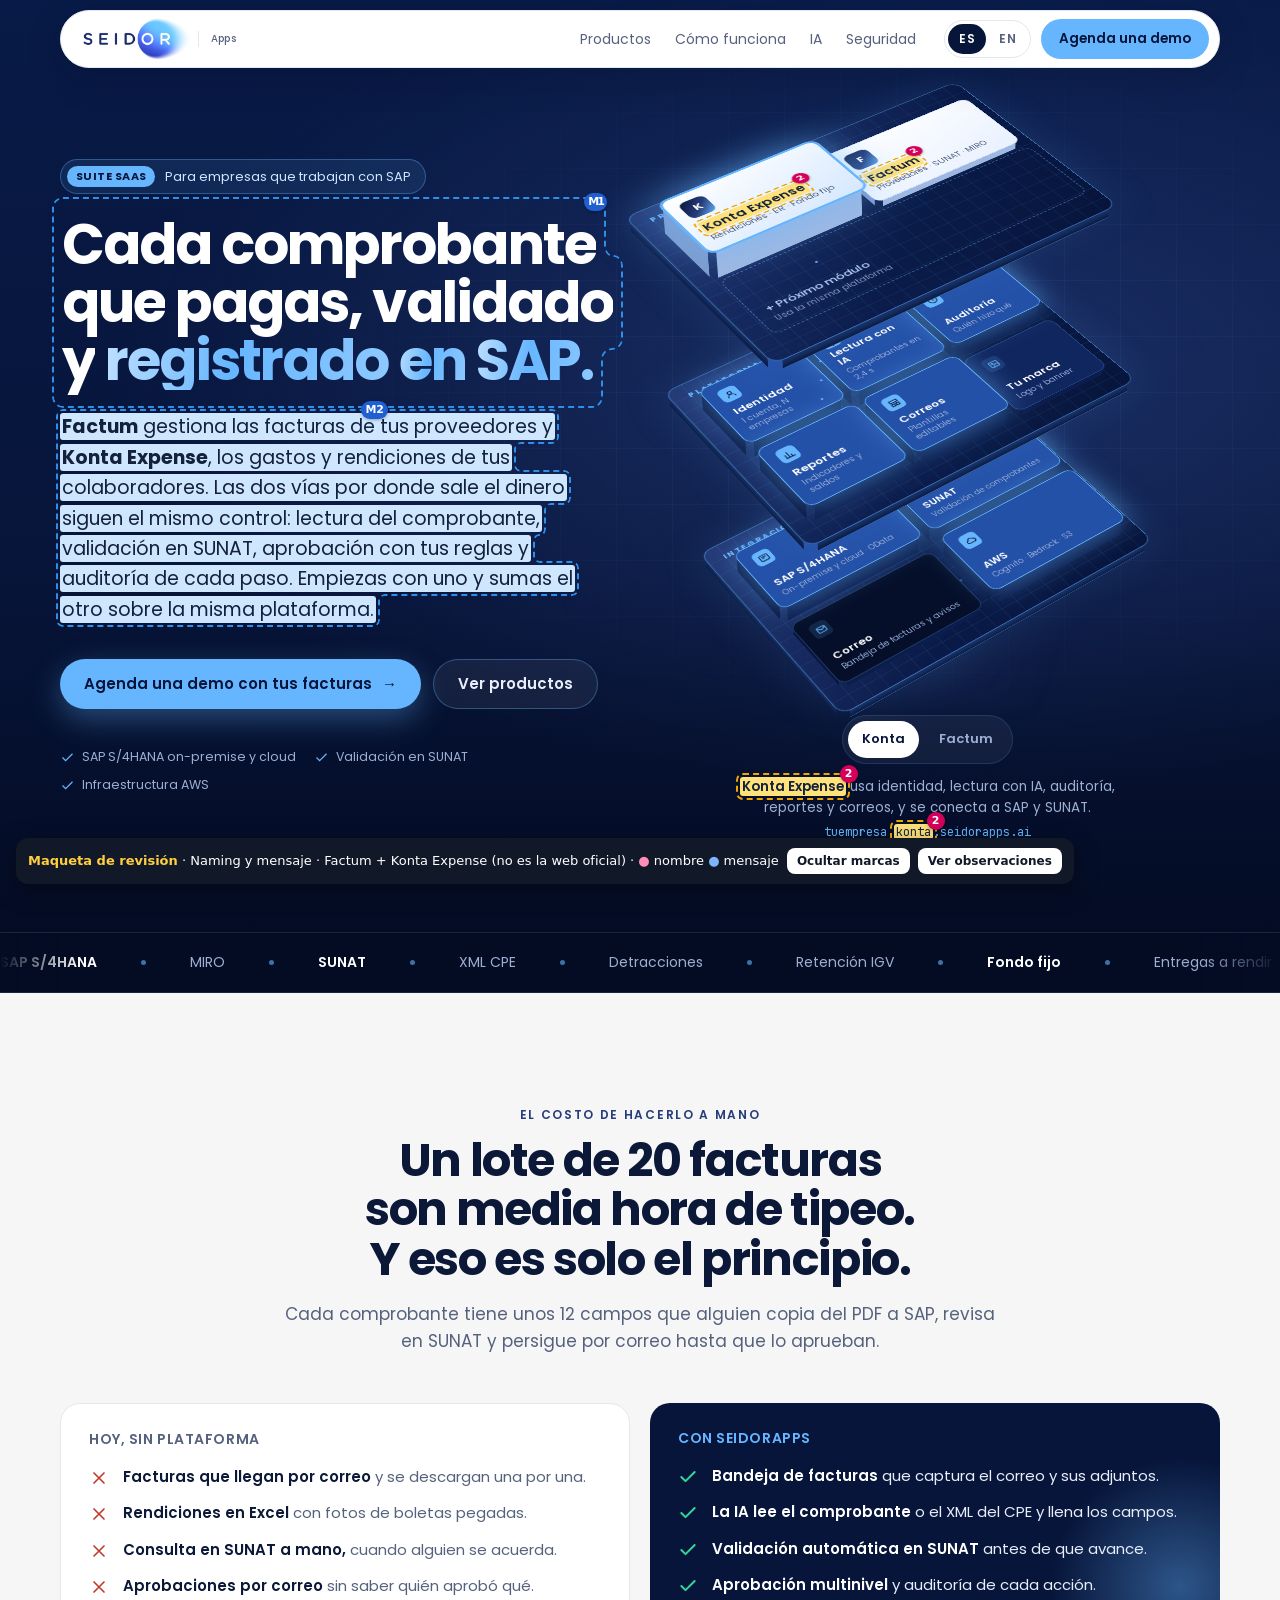
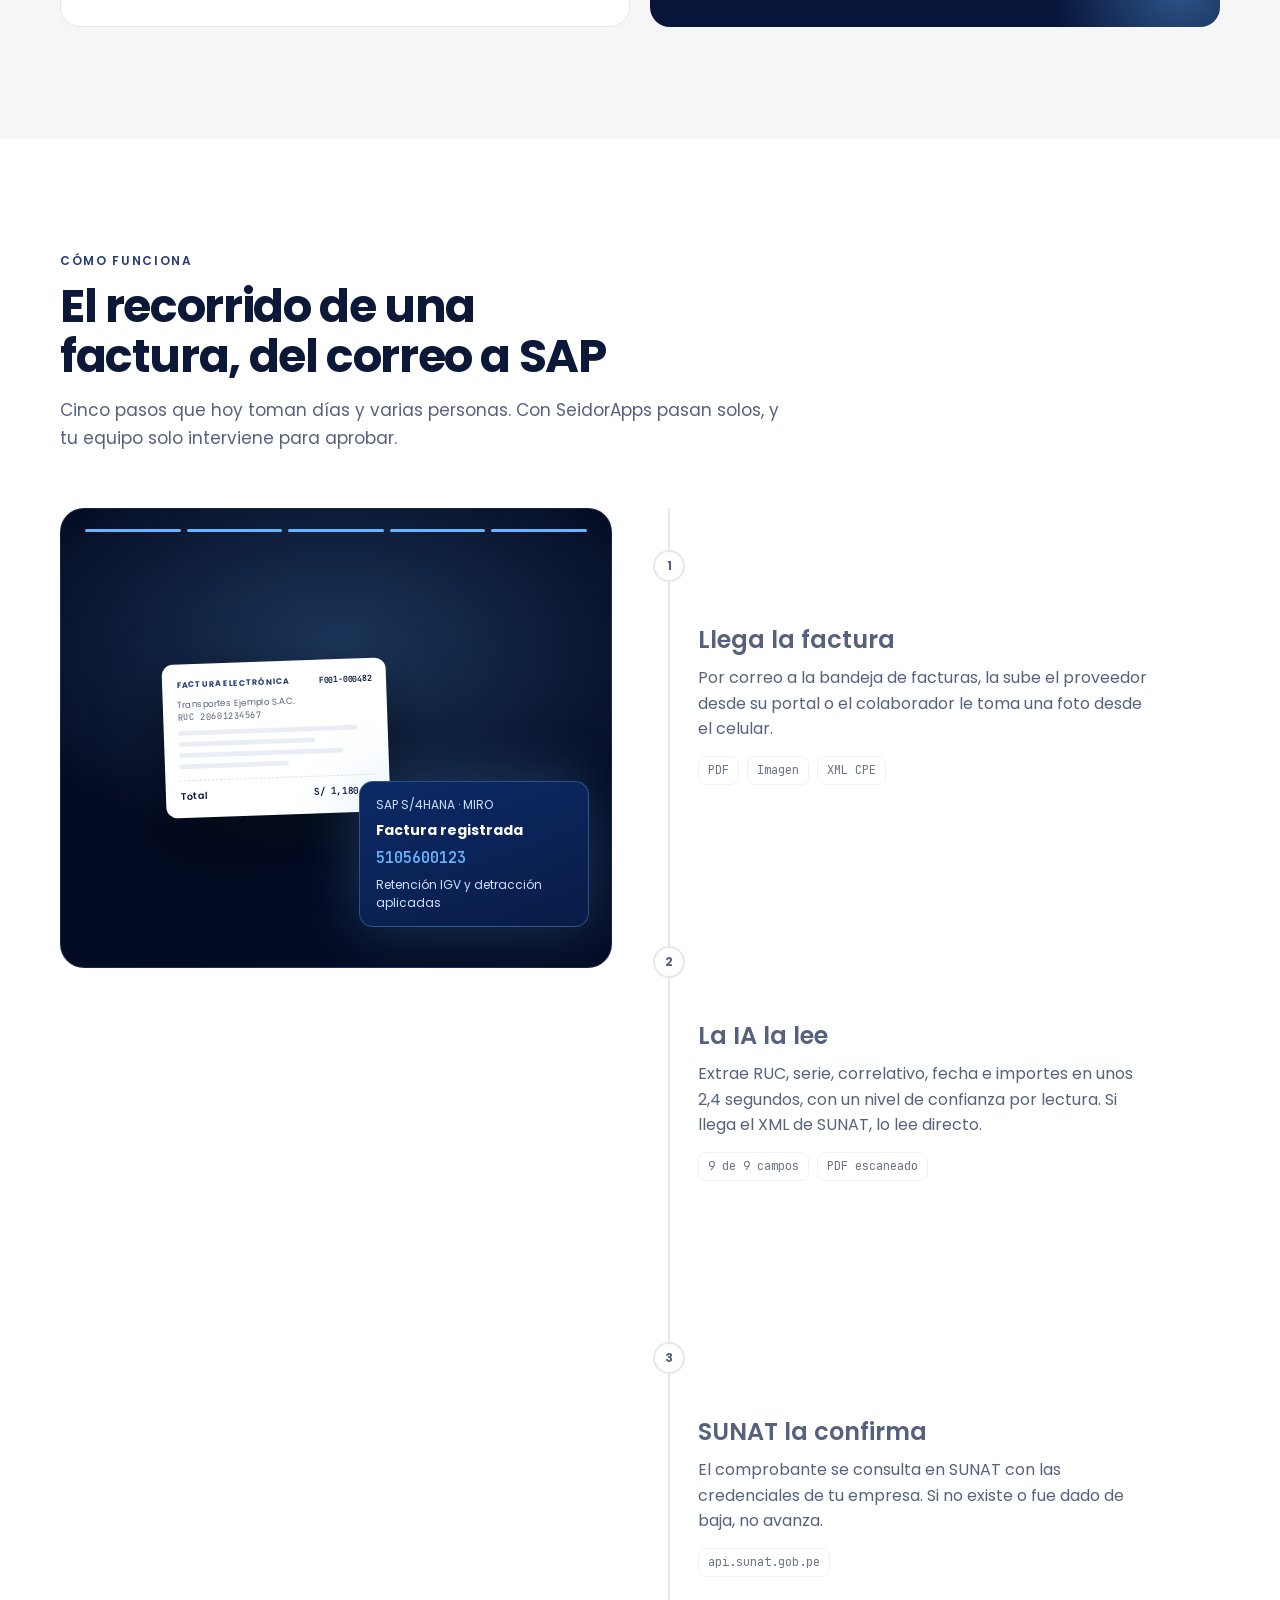
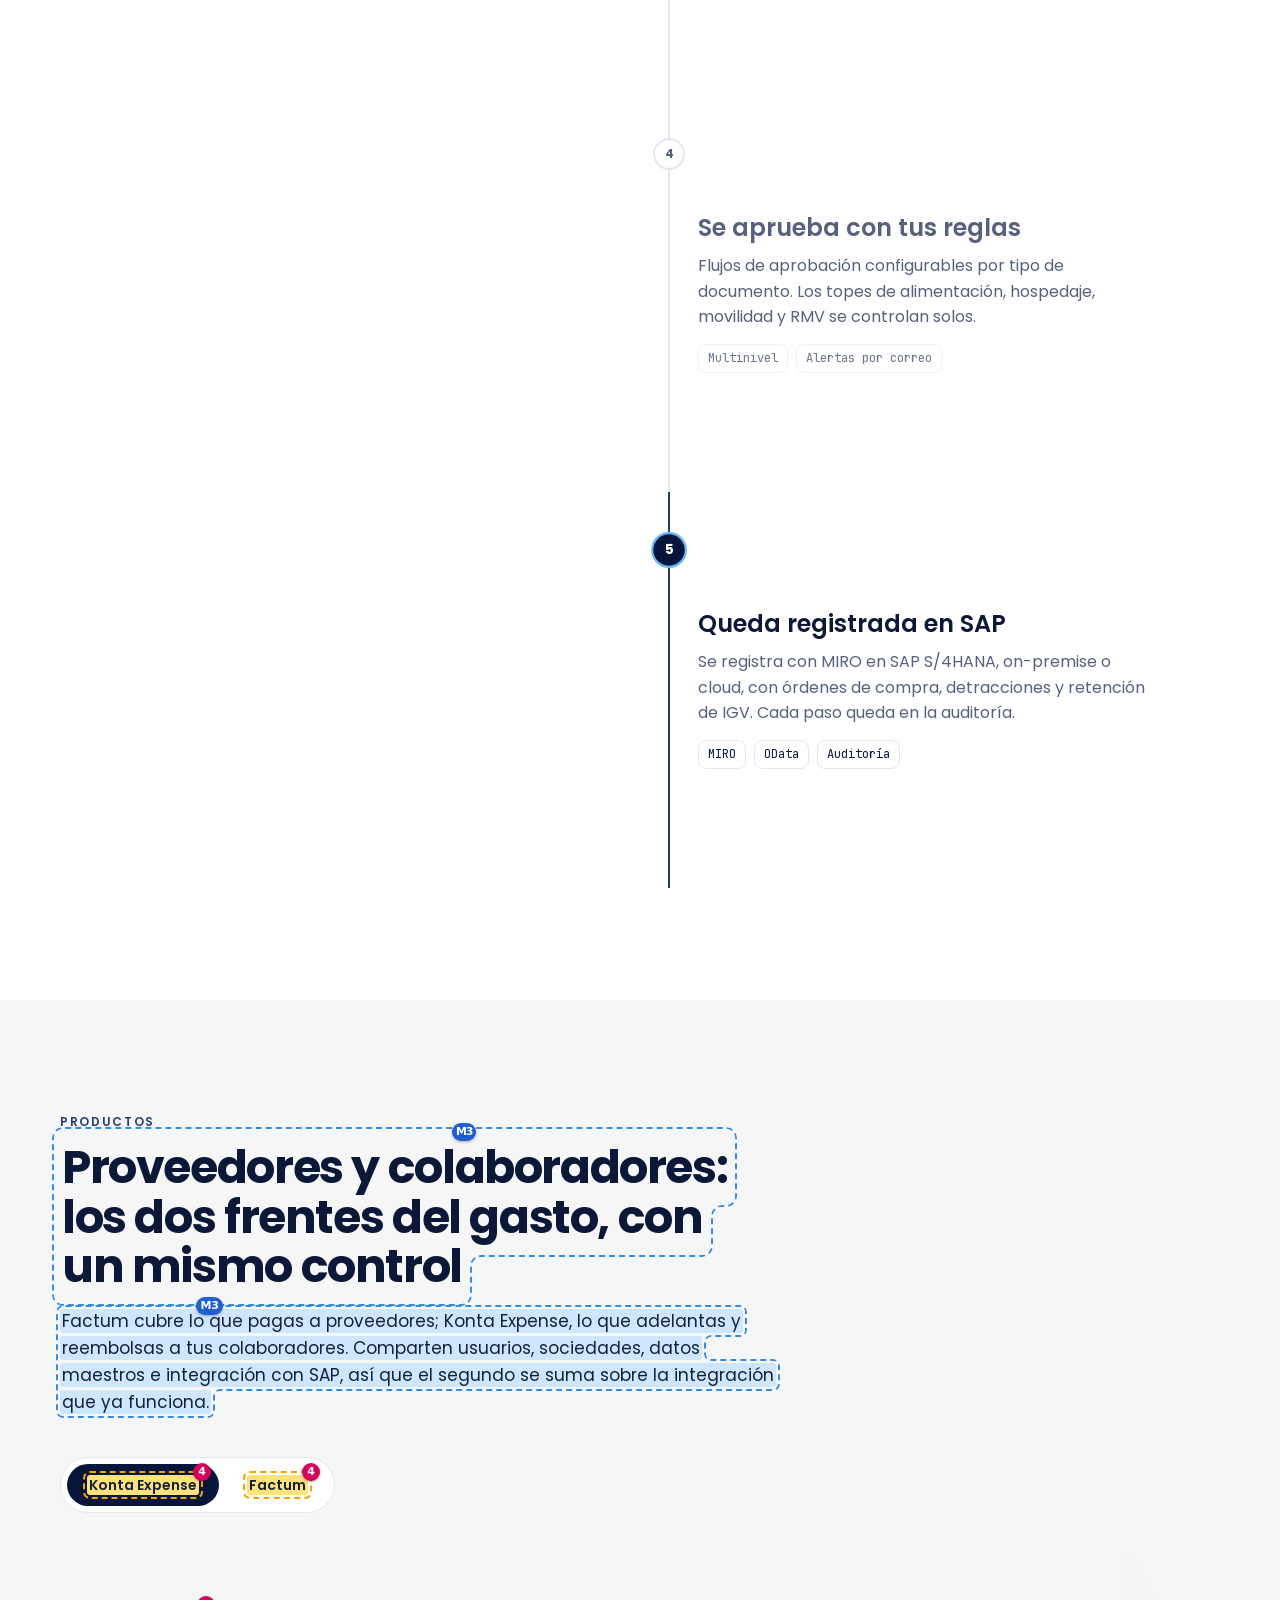
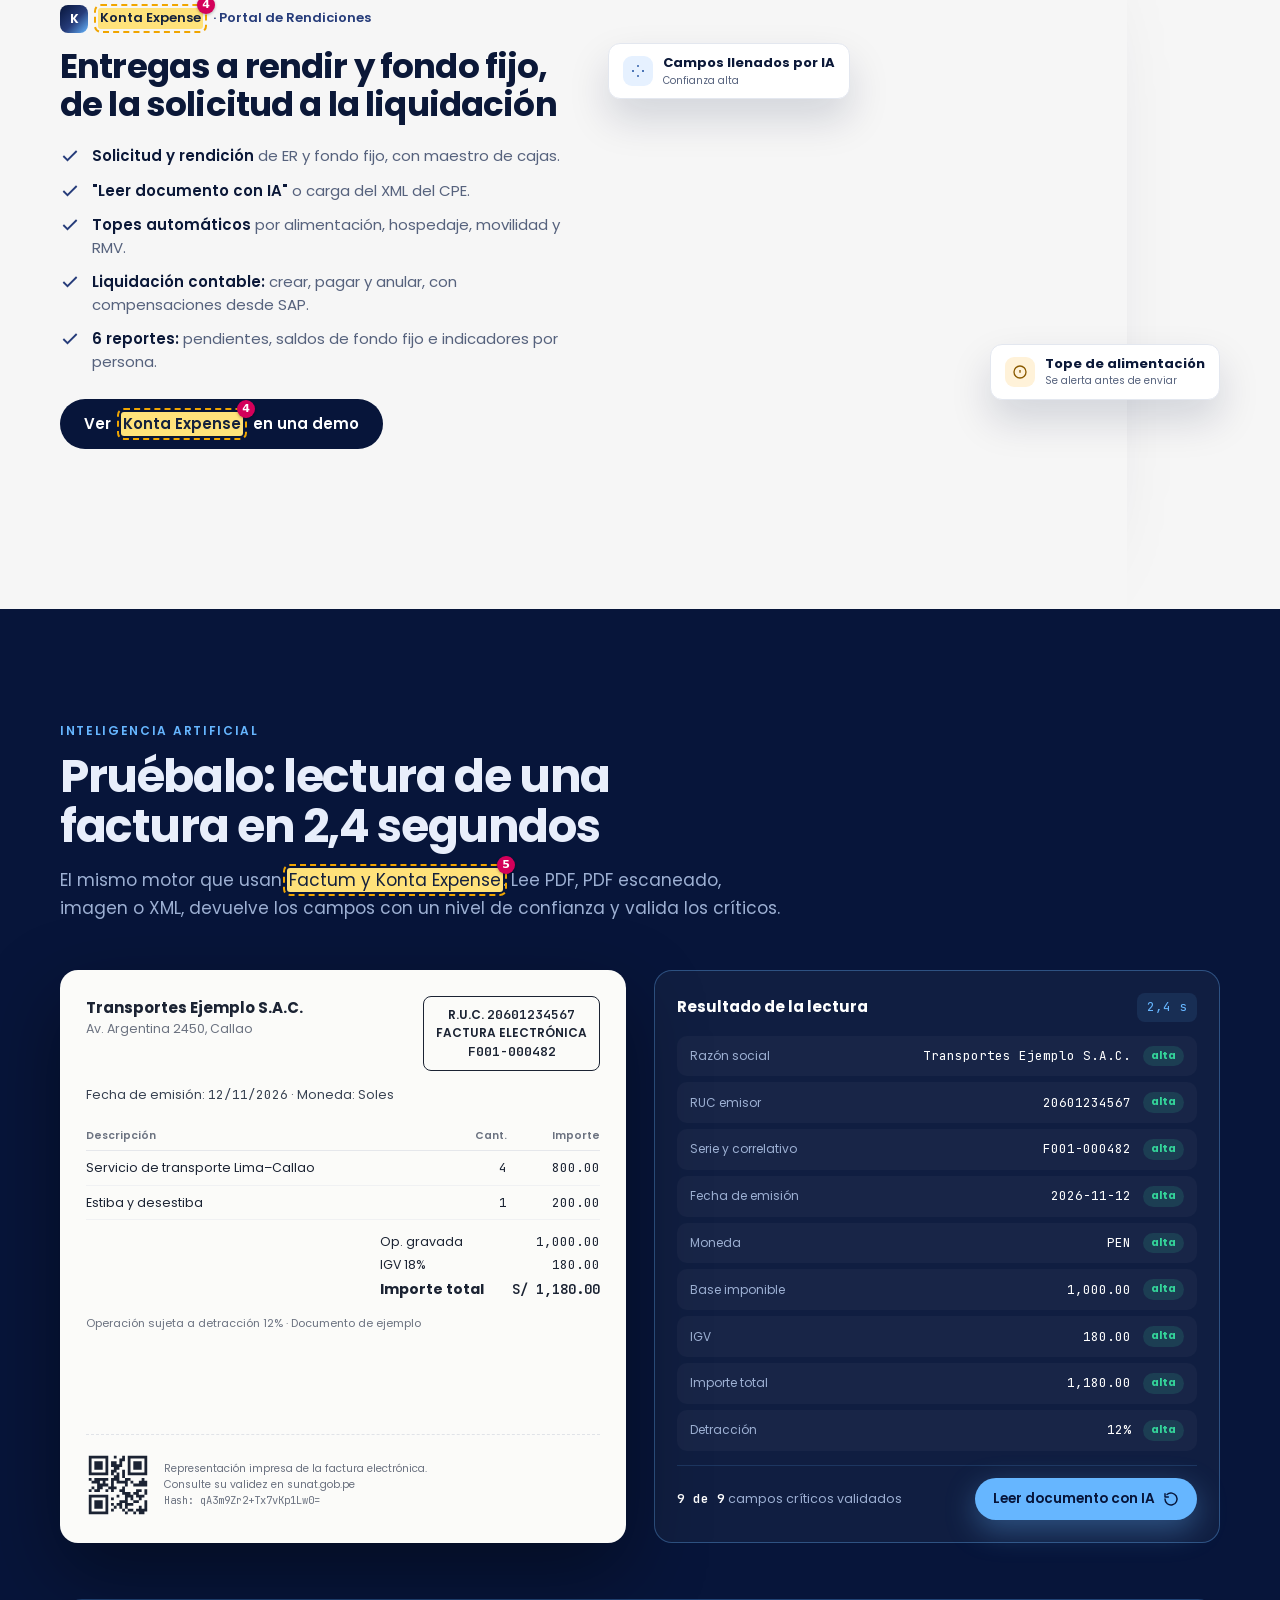
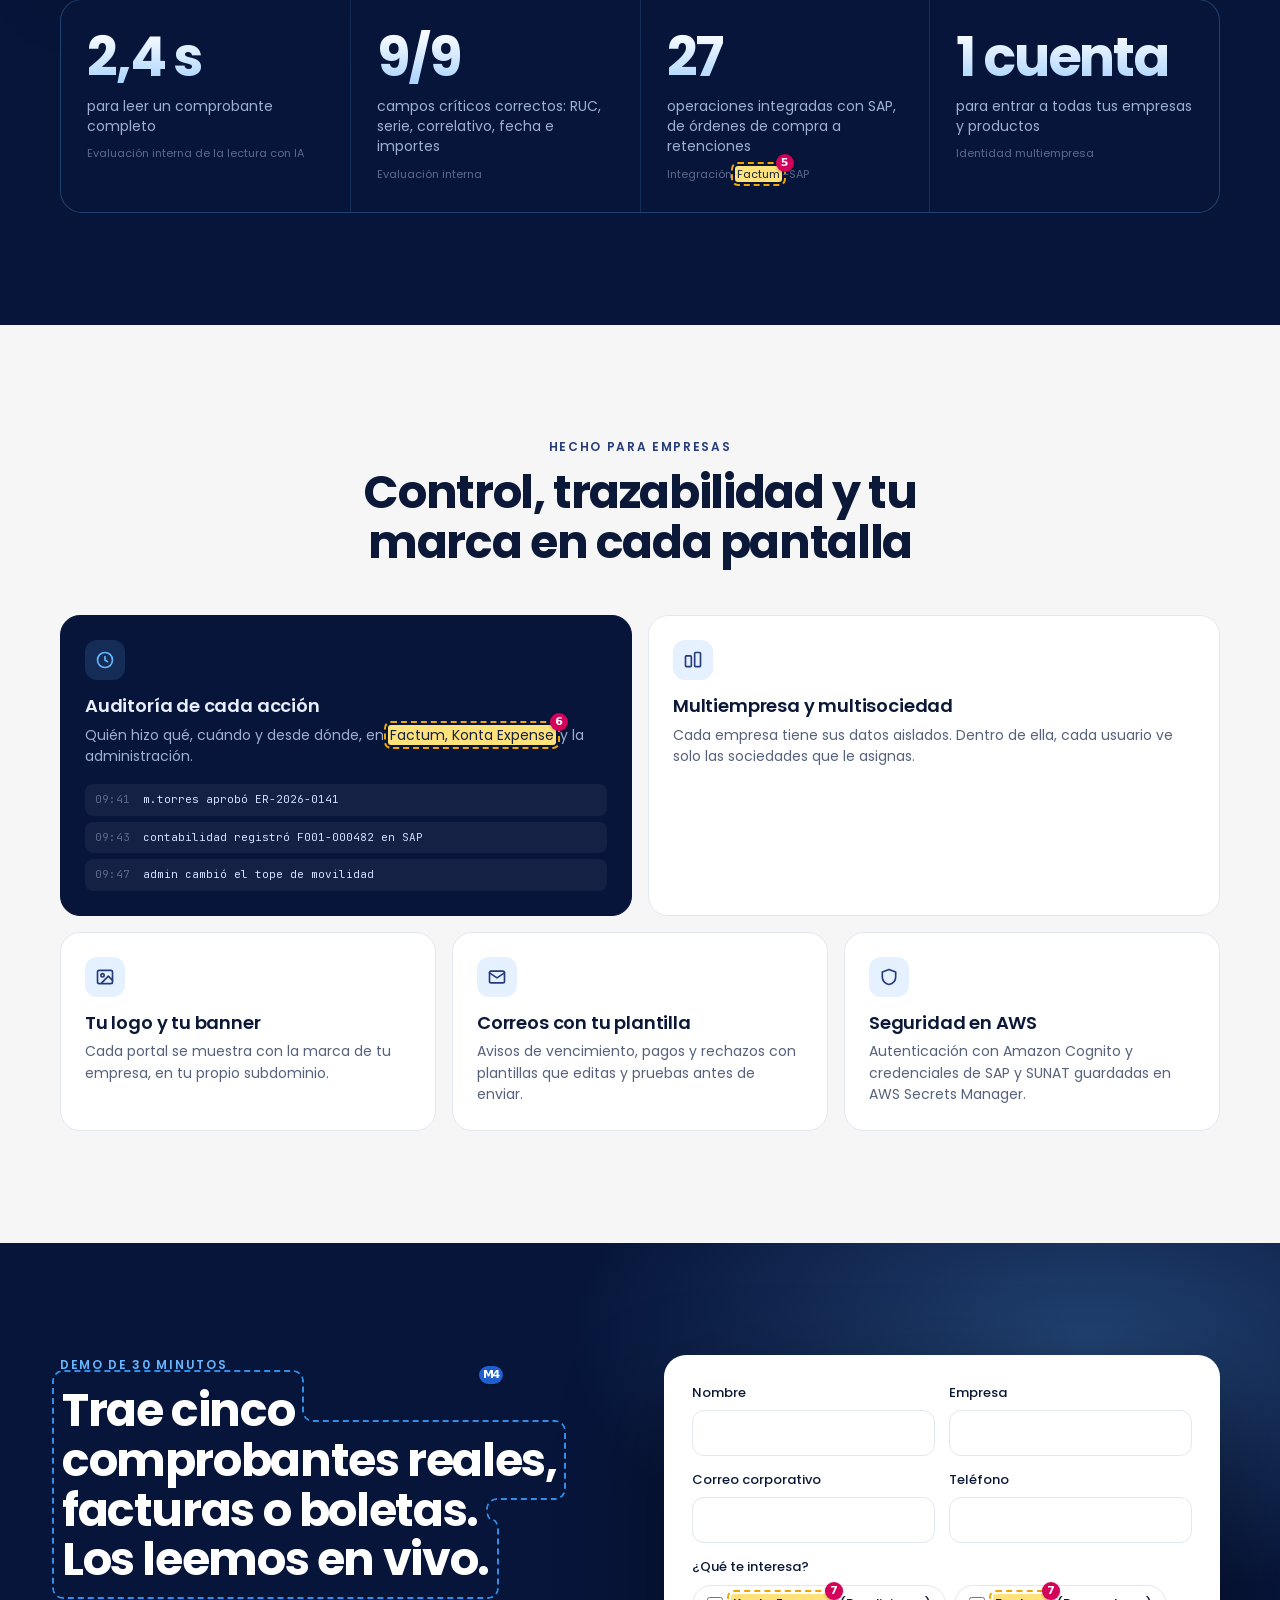
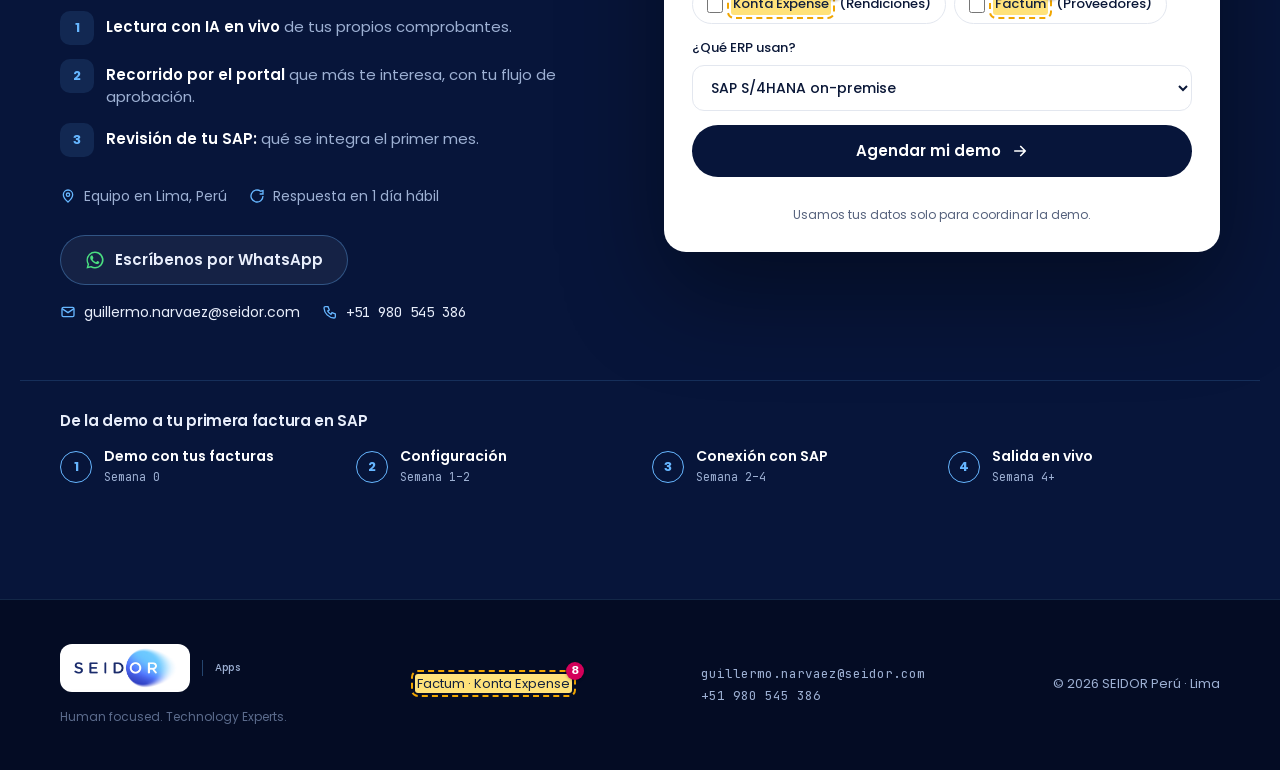
==== commit 736e2624: "Portales Factum y Konta Expense; propuesta de mensaje Co-Authored-By: Claude Opus 5.5 <noreply@anthr" ====
--- a/index.html
+++ b/index.html
@@ -1,13 +1,18 @@
-<!DOCTYPE html><html lang="es" class="poppins_b1258189-module__qZ1z3a__variable jetbrains_mono_f27bcbae-module__L_VPKW__variable"><head><meta charSet="utf-8"/><meta name="viewport" content="width=device-width, initial-scale=1"/><link rel="preload" href="_next/static/media/051742360c26797e-s.p.0f97p8c3305p~.woff2" as="font" crossorigin="" type="font/woff2"/><link rel="preload" href="_next/static/media/47fe1b7cd6e6ed85-s.p.0~mcdl10zdfb3.woff2" as="font" crossorigin="" type="font/woff2"/><link rel="preload" href="_next/static/media/829ba4228c966254-s.p.0ub.k0om~_-xi.woff2" as="font" crossorigin="" type="font/woff2"/><link rel="preload" href="_next/static/media/8e6fa89aa22d24ec-s.p.0uvzar8hswo3p.woff2" as="font" crossorigin="" type="font/woff2"/><link rel="preload" href="_next/static/media/a218039a3287bcfd-s.p.17-1enzs_j91b.woff2" as="font" crossorigin="" type="font/woff2"/><link rel="preload" href="_next/static/media/c875c6f5d3e977ac-s.p.0g_ng0t~d_b9n.woff2" as="font" crossorigin="" type="font/woff2"/><link rel="preload" href="_next/static/media/e2334d715941921e-s.p.12skym0rqknxy.woff2" as="font" crossorigin="" type="font/woff2"/><link rel="preload" as="image" href="images/seidor-logo-color.png"/><link rel="stylesheet" href="_next/static/chunks/0irhmt13gphu0.css" data-precedence="next"/><link rel="stylesheet" href="_next/static/chunks/0hrh-hi6knjwk.css" data-precedence="next"/><meta name="next-size-adjust" content=""/><title>SeidorApps — Suite SaaS de finanzas y compras conectada a SAP</title><meta name="description" content="Nexus Konta (Rendiciones) y Nexus Factum (Proveedores) sobre una sola plataforma: lectura de comprobantes con IA, validación en SUNAT, registro en SAP S/4HANA y auditoría de cada paso. Equipo SEIDOR en Lima, Perú."/><link rel="canonical" href="https://seidor.com/es"/><link rel="alternate" hrefLang="es" href="#inicio"/><link rel="alternate" hrefLang="en" href="#inicio"/><meta property="og:title" content="SeidorApps — Una plataforma. Todas tus apps de finanzas y compras, conectadas a SAP."/><meta property="og:description" content="Comprobantes leídos con IA, validados en SUNAT y registrados en SAP. Empiezas con un producto y sumas el siguiente cuando lo necesites."/><meta property="og:site_name" content="SeidorApps"/><meta property="og:locale" content="es_PE"/><meta property="og:type" content="website"/><meta name="twitter:card" content="summary_large_image"/><meta name="twitter:title" content="SeidorApps — Una plataforma. Todas tus apps de finanzas y compras, conectadas a SAP."/><meta name="twitter:description" content="Comprobantes leídos con IA, validados en SUNAT y registrados en SAP. Empiezas con un producto y sumas el siguiente cuando lo necesites."/><meta name="robots" content="noindex,nofollow"/>
+<!DOCTYPE html><html lang="es" class="poppins_b1258189-module__qZ1z3a__variable jetbrains_mono_f27bcbae-module__L_VPKW__variable"><head><meta charSet="utf-8"/><meta name="viewport" content="width=device-width, initial-scale=1"/><link rel="preload" href="_next/static/media/051742360c26797e-s.p.0f97p8c3305p~.woff2" as="font" crossorigin="" type="font/woff2"/><link rel="preload" href="_next/static/media/47fe1b7cd6e6ed85-s.p.0~mcdl10zdfb3.woff2" as="font" crossorigin="" type="font/woff2"/><link rel="preload" href="_next/static/media/829ba4228c966254-s.p.0ub.k0om~_-xi.woff2" as="font" crossorigin="" type="font/woff2"/><link rel="preload" href="_next/static/media/8e6fa89aa22d24ec-s.p.0uvzar8hswo3p.woff2" as="font" crossorigin="" type="font/woff2"/><link rel="preload" href="_next/static/media/a218039a3287bcfd-s.p.17-1enzs_j91b.woff2" as="font" crossorigin="" type="font/woff2"/><link rel="preload" href="_next/static/media/c875c6f5d3e977ac-s.p.0g_ng0t~d_b9n.woff2" as="font" crossorigin="" type="font/woff2"/><link rel="preload" href="_next/static/media/e2334d715941921e-s.p.12skym0rqknxy.woff2" as="font" crossorigin="" type="font/woff2"/><link rel="preload" as="image" href="images/seidor-logo-color.png"/><link rel="stylesheet" href="_next/static/chunks/0irhmt13gphu0.css" data-precedence="next"/><link rel="stylesheet" href="_next/static/chunks/0hrh-hi6knjwk.css" data-precedence="next"/><meta name="next-size-adjust" content=""/><title>SeidorApps — Suite SaaS de finanzas y compras conectada a SAP</title><meta name="description" content="Factum (Proveedores) y Konta Expense (Rendiciones) sobre una sola plataforma: lectura de comprobantes con IA, validación en SUNAT, registro en SAP S/4HANA y auditoría de cada paso. Equipo SEIDOR en Lima, Perú."/><link rel="canonical" href="https://seidor.com/es"/><link rel="alternate" hrefLang="es" href="#inicio"/><link rel="alternate" hrefLang="en" href="#inicio"/><meta property="og:title" content="SeidorApps — Una plataforma. Todas tus apps de finanzas y compras, conectadas a SAP."/><meta property="og:description" content="Comprobantes leídos con IA, validados en SUNAT y registrados en SAP. Empiezas con un producto y sumas el siguiente cuando lo necesites."/><meta property="og:site_name" content="SeidorApps"/><meta property="og:locale" content="es_PE"/><meta property="og:type" content="website"/><meta name="twitter:card" content="summary_large_image"/><meta name="twitter:title" content="SeidorApps — Una plataforma. Todas tus apps de finanzas y compras, conectadas a SAP."/><meta name="twitter:description" content="Comprobantes leídos con IA, validados en SUNAT y registrados en SAP. Empiezas con un producto y sumas el siguiente cuando lo necesites."/><meta name="robots" content="noindex,nofollow"/>
 <style>
 mark.nx{background:#ffe27a;color:#14213d;outline:2px dashed #f0a500;outline-offset:2px;border-radius:3px;position:relative;padding:0 2px}
 mark.nx::after{content:attr(data-n);position:absolute;top:-12px;right:-12px;min-width:18px;height:18px;padding:0 4px;border-radius:9px;background:#d4005a;color:#fff;font:700 11px/18px system-ui,sans-serif;text-align:center;z-index:5;box-shadow:0 1px 3px rgba(0,0,0,.3)}
 body.nx-off mark.nx{background:none;outline:none;padding:0}
 body.nx-off mark.nx::after{display:none}
+mark.nx.msg{background:#cfe6ff;outline-color:#2f8fe8}
+mark.nx.msg::after{background:#1f5fd1}
+body.nx-off mark.nx.msg{background:none}
+h1 mark.nx.msg,h2 mark.nx.msg{background:none;color:inherit;outline-offset:6px}
+mark.nx{-webkit-box-decoration-break:clone;box-decoration-break:clone}
 #nx-bar{position:fixed;left:16px;bottom:16px;z-index:9999;display:flex;gap:8px;align-items:center;flex-wrap:wrap;max-width:calc(100vw - 32px);background:#111827;color:#fff;font:500 13px/1.3 system-ui,sans-serif;padding:10px 12px;border-radius:12px;box-shadow:0 6px 24px rgba(0,0,0,.35)}
 #nx-bar b{color:#ffcf40}
 #nx-bar button,#nx-bar a{font:600 12px system-ui,sans-serif;background:#fff;color:#111827;border:0;border-radius:8px;padding:6px 10px;cursor:pointer;text-decoration:none}
-</style></head><body><div hidden=""><!--$--><!--/$--></div><a class="skip-link" href="#contenido">Saltar al contenido</a><header class="Navbar-module__VTd-oa__header  "><div class="container"><nav class="Navbar-module__VTd-oa__nav"><a href="#inicio" class="Navbar-module__VTd-oa__logo"><img src="images/seidor-logo-color.png" alt="SEIDOR" width="115" height="46" decoding="async"/><small>Apps</small></a><ul class="Navbar-module__VTd-oa__links"><li><a href="#productos">Productos</a></li><li><a href="#como-funciona">Cómo funciona</a></li><li><a href="#ia">IA</a></li><li><a href="#seguridad">Seguridad</a></li></ul><div class="Navbar-module__VTd-oa__actions"><div class="Navbar-module__VTd-oa__lang"><div class="LanguageSwitcher-module__LNnhDq__switcher"><button class="LanguageSwitcher-module__LNnhDq__active" aria-label="Cambiar a Español">ES</button><button class="LanguageSwitcher-module__LNnhDq__inactive" aria-label="Switch to English">EN</button></div></div><a href="#demo" class="btn btn-primary Navbar-module__VTd-oa__cta">Agenda una demo</a><button type="button" class="Navbar-module__VTd-oa__burger " aria-expanded="false" aria-controls="site-mobile-menu" aria-label="Abrir menú"><span></span><span></span></button></div></nav></div></header><div id="site-mobile-menu" class="Navbar-module__VTd-oa__menu "><div class="container"><ul class="Navbar-module__VTd-oa__menuLinks"><li style="transition-delay:0ms"><a href="#productos">Productos</a></li><li style="transition-delay:0ms"><a href="#como-funciona">Cómo funciona</a></li><li style="transition-delay:0ms"><a href="#ia">IA</a></li><li style="transition-delay:0ms"><a href="#seguridad">Seguridad</a></li></ul><div class="Navbar-module__VTd-oa__menuActions"><div class="LanguageSwitcher-module__LNnhDq__switcher"><button class="LanguageSwitcher-module__LNnhDq__active" aria-label="Cambiar a Español">ES</button><button class="LanguageSwitcher-module__LNnhDq__inactive" aria-label="Switch to English">EN</button></div><a href="#demo" class="btn btn-primary">Agenda una demo<!-- --> <span class="arrow" aria-hidden="true">→</span></a></div></div></div><main id="contenido"><section id="inicio" class="Hero-module__KTD73a__hero"><div class="container Hero-module__KTD73a__inner"><div class="Hero-module__KTD73a__copy"><span class="Hero-module__KTD73a__pill Hero-module__KTD73a__reveal Hero-module__KTD73a__d0"><b>SUITE SAAS</b>Para empresas que trabajan con SAP</span><h1 class="Hero-module__KTD73a__title"><span><span class="Hero-module__KTD73a__w"><span style="--i:0">Una</span></span> </span><span><span class="Hero-module__KTD73a__w"><span style="--i:1">plataforma.</span></span> </span><span><span class="Hero-module__KTD73a__w"><span style="--i:2">Todas</span></span> </span><span><span class="Hero-module__KTD73a__w"><span style="--i:3">tus</span></span> </span><span><span class="Hero-module__KTD73a__w"><span style="--i:4">apps</span></span> </span><span><span class="Hero-module__KTD73a__w"><span style="--i:5">de</span></span> </span><span><span class="Hero-module__KTD73a__w"><span style="--i:6">finanzas</span></span> </span><span><span class="Hero-module__KTD73a__w"><span style="--i:7">y</span></span> </span><span><span class="Hero-module__KTD73a__w"><span style="--i:8">compras,</span></span> </span><span><span class="Hero-module__KTD73a__w"><span class="Hero-module__KTD73a__hl" style="--i:9">conectadas</span></span> </span><span><span class="Hero-module__KTD73a__w"><span class="Hero-module__KTD73a__hl" style="--i:10">a</span></span> </span><span><span class="Hero-module__KTD73a__w"><span class="Hero-module__KTD73a__hl" style="--i:11">SAP.</span></span></span></h1><p class="Hero-module__KTD73a__sub Hero-module__KTD73a__reveal Hero-module__KTD73a__d700"><mark class="nx" data-n="2">Nexus Konta y Nexus Factum</mark> comparten una sola plataforma: un usuario para todas tus empresas, IA que lee comprobantes, validación en SUNAT y auditoría de cada paso. Empiezas con un producto y sumas el siguiente cuando lo necesites.</p><div class="Hero-module__KTD73a__ctas Hero-module__KTD73a__reveal Hero-module__KTD73a__d850"><a href="#demo" class="btn btn-primary">Agenda una demo con tus facturas<!-- --> <span class="arrow" aria-hidden="true">→</span></a><a href="#productos" class="btn btn-ghost">Ver productos</a></div><ul class="Hero-module__KTD73a__trust Hero-module__KTD73a__reveal Hero-module__KTD73a__d1000"><li><svg viewBox="0 0 24 24" fill="none" stroke="currentColor" stroke-width="2" aria-hidden="true"><path d="M20 6 9 17l-5-5"></path></svg>SAP S/4HANA on-premise y cloud</li><li><svg viewBox="0 0 24 24" fill="none" stroke="currentColor" stroke-width="2" aria-hidden="true"><path d="M20 6 9 17l-5-5"></path></svg>Validación en SUNAT</li><li><svg viewBox="0 0 24 24" fill="none" stroke="currentColor" stroke-width="2" aria-hidden="true"><path d="M20 6 9 17l-5-5"></path></svg>Infraestructura AWS</li></ul></div><div class="Hero-module__KTD73a__scene Hero-module__KTD73a__reveal Hero-module__KTD73a__d300"><div class="PlatformStack-module__JUx3Aq__wrap"><div class="PlatformStack-module__JUx3Aq__suite" aria-hidden="true"><div class="PlatformStack-module__JUx3Aq__beam"></div><div class="PlatformStack-module__JUx3Aq__world"><div class="PlatformStack-module__JUx3Aq__layer" style="--z:0px;--l:0"><div class="PlatformStack-module__JUx3Aq__plate"><span class="PlatformStack-module__JUx3Aq__ef"></span><span class="PlatformStack-module__JUx3Aq__el"></span><span class="PlatformStack-module__JUx3Aq__lbl">Integraciones</span><div class="PlatformStack-module__JUx3Aq__tile PlatformStack-module__JUx3Aq__tInt PlatformStack-module__JUx3Aq__lit" style="left:18px;top:40px;width:186px;height:100px"><span class="PlatformStack-module__JUx3Aq__f"></span><span class="PlatformStack-module__JUx3Aq__l"></span><span class="PlatformStack-module__JUx3Aq__ti"><svg viewBox="0 0 24 24" fill="none" stroke="currentColor" stroke-width="2" aria-hidden="true"><rect x="3" y="4" width="18" height="16" rx="2"></rect><path d="M7 9h10M7 13h6"></path></svg></span><b>SAP S/4HANA</b><small>On-premise y cloud · OData</small></div><div class="PlatformStack-module__JUx3Aq__tile PlatformStack-module__JUx3Aq__tInt PlatformStack-module__JUx3Aq__lit" style="left:216px;top:40px;width:186px;height:100px"><span class="PlatformStack-module__JUx3Aq__f"></span><span class="PlatformStack-module__JUx3Aq__l"></span><span class="PlatformStack-module__JUx3Aq__ti"><svg viewBox="0 0 24 24" fill="none" stroke="currentColor" stroke-width="2.4" aria-hidden="true"><path d="M20 6 9 17l-5-5"></path></svg></span><b>SUNAT</b><small>Validación de comprobantes</small></div><div class="PlatformStack-module__JUx3Aq__tile PlatformStack-module__JUx3Aq__tInt " style="left:18px;top:152px;width:186px;height:100px"><span class="PlatformStack-module__JUx3Aq__f"></span><span class="PlatformStack-module__JUx3Aq__l"></span><span class="PlatformStack-module__JUx3Aq__ti"><svg viewBox="0 0 24 24" fill="none" stroke="currentColor" stroke-width="2" aria-hidden="true"><rect x="3" y="5" width="18" height="14" rx="2"></rect><path d="m3 7 9 6 9-6"></path></svg></span><b>Correo</b><small>Bandeja de facturas y avisos</small></div><div class="PlatformStack-module__JUx3Aq__tile PlatformStack-module__JUx3Aq__tInt PlatformStack-module__JUx3Aq__lit" style="left:216px;top:152px;width:186px;height:100px"><span class="PlatformStack-module__JUx3Aq__f"></span><span class="PlatformStack-module__JUx3Aq__l"></span><span class="PlatformStack-module__JUx3Aq__ti"><svg viewBox="0 0 24 24" fill="none" stroke="currentColor" stroke-width="2" aria-hidden="true"><path d="M7 18a4 4 0 0 1-.6-8A6 6 0 0 1 18 9a4.5 4.5 0 0 1-.5 9Z"></path></svg></span><b>AWS</b><small>Cognito · Bedrock · S3</small></div></div></div><div class="PlatformStack-module__JUx3Aq__layer" style="--z:205px;--l:1"><div class="PlatformStack-module__JUx3Aq__plate"><span class="PlatformStack-module__JUx3Aq__ef"></span><span class="PlatformStack-module__JUx3Aq__el"></span><span class="PlatformStack-module__JUx3Aq__lbl">Plataforma SeidorApps<em>incluida</em></span><div class="PlatformStack-module__JUx3Aq__tile  PlatformStack-module__JUx3Aq__lit" style="left:18px;top:40px;width:122px;height:100px"><span class="PlatformStack-module__JUx3Aq__f"></span><span class="PlatformStack-module__JUx3Aq__l"></span><span class="PlatformStack-module__JUx3Aq__ti"><svg viewBox="0 0 24 24" fill="none" stroke="currentColor" stroke-width="2" aria-hidden="true"><circle cx="12" cy="8" r="4"></circle><path d="M4 21a8 8 0 0 1 16 0"></path></svg></span><b>Identidad</b><small>1 cuenta, N empresas</small></div><div class="PlatformStack-module__JUx3Aq__tile  PlatformStack-module__JUx3Aq__lit" style="left:149px;top:40px;width:122px;height:100px"><span class="PlatformStack-module__JUx3Aq__f"></span><span class="PlatformStack-module__JUx3Aq__l"></span><span class="PlatformStack-module__JUx3Aq__ti"><svg viewBox="0 0 24 24" fill="none" stroke="currentColor" stroke-width="2" aria-hidden="true"><path d="M12 3v4M12 17v4M3 12h4M17 12h4M6 6l2.5 2.5M15.5 15.5 18 18M6 18l2.5-2.5M15.5 8.5 18 6"></path></svg></span><b>Lectura con IA</b><small>Comprobantes en 2,4 s</small></div><div class="PlatformStack-module__JUx3Aq__tile  PlatformStack-module__JUx3Aq__lit" style="left:280px;top:40px;width:122px;height:100px"><span class="PlatformStack-module__JUx3Aq__f"></span><span class="PlatformStack-module__JUx3Aq__l"></span><span class="PlatformStack-module__JUx3Aq__ti"><svg viewBox="0 0 24 24" fill="none" stroke="currentColor" stroke-width="2" aria-hidden="true"><circle cx="12" cy="12" r="9"></circle><path d="M12 7v5l3 2"></path></svg></span><b>Auditoría</b><small>Quién hizo qué</small></div><div class="PlatformStack-module__JUx3Aq__tile  PlatformStack-module__JUx3Aq__lit" style="left:18px;top:152px;width:122px;height:100px"><span class="PlatformStack-module__JUx3Aq__f"></span><span class="PlatformStack-module__JUx3Aq__l"></span><span class="PlatformStack-module__JUx3Aq__ti"><svg viewBox="0 0 24 24" fill="none" stroke="currentColor" stroke-width="2" aria-hidden="true"><path d="M4 20V10M10 20V4M16 20v-7M22 20H2"></path></svg></span><b>Reportes</b><small>Indicadores y saldos</small></div><div class="PlatformStack-module__JUx3Aq__tile  PlatformStack-module__JUx3Aq__lit" style="left:149px;top:152px;width:122px;height:100px"><span class="PlatformStack-module__JUx3Aq__f"></span><span class="PlatformStack-module__JUx3Aq__l"></span><span class="PlatformStack-module__JUx3Aq__ti"><svg viewBox="0 0 24 24" fill="none" stroke="currentColor" stroke-width="2" aria-hidden="true"><path d="M4 4h16v6H4zM4 14h7v6H4zM14 14h6v6h-6z"></path></svg></span><b>Correos</b><small>Plantillas editables</small></div><div class="PlatformStack-module__JUx3Aq__tile  " style="left:280px;top:152px;width:122px;height:100px"><span class="PlatformStack-module__JUx3Aq__f"></span><span class="PlatformStack-module__JUx3Aq__l"></span><span class="PlatformStack-module__JUx3Aq__ti"><svg viewBox="0 0 24 24" fill="none" stroke="currentColor" stroke-width="2" aria-hidden="true"><rect x="3" y="4" width="18" height="16" rx="2"></rect><circle cx="9" cy="10" r="2"></circle><path d="m21 16-5-5-8 8"></path></svg></span><b>Tu marca</b><small>Logo y banner</small></div></div></div><div class="PlatformStack-module__JUx3Aq__layer" style="--z:410px;--l:2"><div class="PlatformStack-module__JUx3Aq__plate"><span class="PlatformStack-module__JUx3Aq__ef"></span><span class="PlatformStack-module__JUx3Aq__el"></span><span class="PlatformStack-module__JUx3Aq__lbl">Productos</span><div class="PlatformStack-module__JUx3Aq__tile PlatformStack-module__JUx3Aq__tProd PlatformStack-module__JUx3Aq__lit" style="left:18px;top:40px;width:186px;height:100px"><span class="PlatformStack-module__JUx3Aq__f"></span><span class="PlatformStack-module__JUx3Aq__l"></span><span class="PlatformStack-module__JUx3Aq__ti">K</span><b><mark class="nx" data-n="3">Nexus Konta</mark></b><small>Rendiciones · ER · Fondo fijo</small></div><div class="PlatformStack-module__JUx3Aq__tile PlatformStack-module__JUx3Aq__tProd " style="left:216px;top:40px;width:186px;height:100px"><span class="PlatformStack-module__JUx3Aq__f"></span><span class="PlatformStack-module__JUx3Aq__l"></span><span class="PlatformStack-module__JUx3Aq__ti">F</span><b><mark class="nx" data-n="3">Nexus Factum</mark></b><small>Proveedores · SUNAT · MIRO</small></div><div class="PlatformStack-module__JUx3Aq__tile PlatformStack-module__JUx3Aq__tNext " style="left:18px;top:152px;width:384px;height:100px"><b>+ Próximo módulo</b><small>Usa la misma plataforma</small></div></div></div><div class="PlatformStack-module__JUx3Aq__rails"><div class="PlatformStack-module__JUx3Aq__rail PlatformStack-module__JUx3Aq__railOn" style="--x:111px;--y:90px"><i style="--dz:30px"></i><i style="--dz:56px"></i><i style="--dz:82px"></i><i style="--dz:108px"></i><i style="--dz:134px"></i><i style="--dz:160px"></i><i style="--dz:186px"></i><i style="--dz:212px"></i><i style="--dz:238px"></i><i style="--dz:264px"></i><i style="--dz:290px"></i><i style="--dz:316px"></i><i style="--dz:342px"></i><i style="--dz:368px"></i><i style="--dz:394px"></i><i style="--dz:420px"></i><span class="PlatformStack-module__JUx3Aq__pk " style="--d:0.0s"></span><span class="PlatformStack-module__JUx3Aq__pk " style="--d:1.4s"></span></div><div class="PlatformStack-module__JUx3Aq__rail " style="--x:309px;--y:90px"><i style="--dz:30px"></i><i style="--dz:56px"></i><i style="--dz:82px"></i><i style="--dz:108px"></i><i style="--dz:134px"></i><i style="--dz:160px"></i><i style="--dz:186px"></i><i style="--dz:212px"></i><i style="--dz:238px"></i><i style="--dz:264px"></i><i style="--dz:290px"></i><i style="--dz:316px"></i><i style="--dz:342px"></i><i style="--dz:368px"></i><i style="--dz:394px"></i><i style="--dz:420px"></i><span class="PlatformStack-module__JUx3Aq__pk PlatformStack-module__JUx3Aq__dn" style="--d:0.6s"></span><span class="PlatformStack-module__JUx3Aq__pk PlatformStack-module__JUx3Aq__dn" style="--d:2.0s"></span></div><div class="PlatformStack-module__JUx3Aq__rail " style="--x:210px;--y:202px"><i style="--dz:30px"></i><i style="--dz:56px"></i><i style="--dz:82px"></i><i style="--dz:108px"></i><i style="--dz:134px"></i><i style="--dz:160px"></i><i style="--dz:186px"></i><i style="--dz:212px"></i><i style="--dz:238px"></i><i style="--dz:264px"></i><i style="--dz:290px"></i><i style="--dz:316px"></i><i style="--dz:342px"></i><i style="--dz:368px"></i><i style="--dz:394px"></i><i style="--dz:420px"></i><span class="PlatformStack-module__JUx3Aq__pk " style="--d:1.2s"></span><span class="PlatformStack-module__JUx3Aq__pk " style="--d:2.6s"></span></div></div></div></div><div class="PlatformStack-module__JUx3Aq__ui"><div class="PlatformStack-module__JUx3Aq__chips" role="group" aria-label="Ver qué usa cada producto"><button type="button" class="PlatformStack-module__JUx3Aq__chip" aria-pressed="true">Konta</button><button type="button" class="PlatformStack-module__JUx3Aq__chip" aria-pressed="false">Factum</button></div><p class="PlatformStack-module__JUx3Aq__cap" aria-live="off"><b><mark class="nx" data-n="3">Nexus Konta</mark></b> <!-- -->usa identidad, lectura con IA, auditoría, reportes y correos, y se conecta a SAP y SUNAT.<span class="mono">tuempresa.<mark class="nx" data-n="3">konta</mark>.seidorapps.ai</span></p></div></div></div></div></section><section class="Marquee-module__DGFYtW__marquee" aria-label="Lo que la plataforma ya maneja"><div class="Marquee-module__DGFYtW__track"><ul class="Marquee-module__DGFYtW__list"><li><b>SAP S/4HANA</b></li><li>MIRO</li><li><b>SUNAT</b></li><li>XML CPE</li><li>Detracciones</li><li>Retención IGV</li><li><b>Fondo fijo</b></li><li>Entregas a rendir</li><li>Tope por RMV</li><li>Centros de costo</li><li>Elementos PEP</li><li><b>Amazon Bedrock</b></li><li>Multisociedad</li></ul><ul class="Marquee-module__DGFYtW__list" aria-hidden="true"><li><b>SAP S/4HANA</b></li><li>MIRO</li><li><b>SUNAT</b></li><li>XML CPE</li><li>Detracciones</li><li>Retención IGV</li><li><b>Fondo fijo</b></li><li>Entregas a rendir</li><li>Tope por RMV</li><li>Centros de costo</li><li>Elementos PEP</li><li><b>Amazon Bedrock</b></li><li>Multisociedad</li></ul></div></section><section class="section surface-light" aria-labelledby="manual-vs-title"><div class="container"><div class="section-head center"><p class="kicker">El costo de hacerlo a mano</p><h2 id="manual-vs-title" class="section-title">Un lote de 20 facturas son media hora de tipeo. Y eso es solo el principio.</h2><p class="section-lead">Cada comprobante tiene unos 12 campos que alguien copia del PDF a SAP, revisa en SUNAT y persigue por correo hasta que lo aprueban.</p></div><div class="ManualVsPlatform-module__rVQuvq__versus"><div class="ManualVsPlatform-module__rVQuvq__col ManualVsPlatform-module__rVQuvq__manual"><h3 class="ManualVsPlatform-module__rVQuvq__colTitle">Hoy, sin plataforma</h3><ul class="ManualVsPlatform-module__rVQuvq__list"><li><svg viewBox="0 0 24 24" fill="none" stroke="currentColor" stroke-width="2" stroke-linecap="round" aria-hidden="true" focusable="false"><path d="M18 6 6 18M6 6l12 12"></path></svg><span><b>Facturas que llegan por correo</b> <!-- -->y se descargan una por una.</span></li><li><svg viewBox="0 0 24 24" fill="none" stroke="currentColor" stroke-width="2" stroke-linecap="round" aria-hidden="true" focusable="false"><path d="M18 6 6 18M6 6l12 12"></path></svg><span><b>Rendiciones en Excel</b> <!-- -->con fotos de boletas pegadas.</span></li><li><svg viewBox="0 0 24 24" fill="none" stroke="currentColor" stroke-width="2" stroke-linecap="round" aria-hidden="true" focusable="false"><path d="M18 6 6 18M6 6l12 12"></path></svg><span><b>Consulta en SUNAT a mano,</b> <!-- -->cuando alguien se acuerda.</span></li><li><svg viewBox="0 0 24 24" fill="none" stroke="currentColor" stroke-width="2" stroke-linecap="round" aria-hidden="true" focusable="false"><path d="M18 6 6 18M6 6l12 12"></path></svg><span><b>Aprobaciones por correo</b> <!-- -->sin saber quién aprobó qué.</span></li></ul></div><div class="ManualVsPlatform-module__rVQuvq__col ManualVsPlatform-module__rVQuvq__platform"><h3 class="ManualVsPlatform-module__rVQuvq__colTitle">Con SeidorApps</h3><ul class="ManualVsPlatform-module__rVQuvq__list"><li><svg viewBox="0 0 24 24" fill="none" stroke="currentColor" stroke-width="2.4" stroke-linecap="round" stroke-linejoin="round" aria-hidden="true" focusable="false"><path d="M20 6 9 17l-5-5"></path></svg><span><b>Bandeja de facturas</b> <!-- -->que captura el correo y sus adjuntos.</span></li><li><svg viewBox="0 0 24 24" fill="none" stroke="currentColor" stroke-width="2.4" stroke-linecap="round" stroke-linejoin="round" aria-hidden="true" focusable="false"><path d="M20 6 9 17l-5-5"></path></svg><span><b>La IA lee el comprobante</b> <!-- -->o el XML del CPE y llena los campos.</span></li><li><svg viewBox="0 0 24 24" fill="none" stroke="currentColor" stroke-width="2.4" stroke-linecap="round" stroke-linejoin="round" aria-hidden="true" focusable="false"><path d="M20 6 9 17l-5-5"></path></svg><span><b>Validación automática en SUNAT</b> <!-- -->antes de que avance.</span></li><li><svg viewBox="0 0 24 24" fill="none" stroke="currentColor" stroke-width="2.4" stroke-linecap="round" stroke-linejoin="round" aria-hidden="true" focusable="false"><path d="M20 6 9 17l-5-5"></path></svg><span><b>Aprobación multinivel</b> <!-- -->y auditoría de cada acción.</span></li></ul></div></div></div></section><section id="como-funciona" class="section surface-white" aria-labelledby="journey-title"><div class="container"><div class="section-head"><p class="kicker">Cómo funciona</p><h2 id="journey-title" class="section-title">El recorrido de una factura, del correo a SAP</h2><p class="section-lead">Cinco pasos que hoy toman días y varias personas. Con SeidorApps pasan solos, y tu equipo solo interviene para aprobar.</p></div><div class="InvoiceJourney-module__HVyGca__story"><div class="InvoiceJourney-module__HVyGca__stage" data-step="1" aria-hidden="true"><div class="InvoiceJourney-module__HVyGca__progress"><i></i><i></i><i></i><i></i><i></i></div><div class="InvoiceJourney-module__HVyGca__doc"><div class="InvoiceJourney-module__HVyGca__scan"></div><div class="InvoiceJourney-module__HVyGca__dh"><b>FACTURA ELECTRÓNICA</b><span class="mono">F001-000482</span></div><div class="InvoiceJourney-module__HVyGca__em">Transportes Ejemplo S.A.C.<br/><span class="mono">RUC 20601234567</span></div><div class="InvoiceJourney-module__HVyGca__ln" style="width:92%"></div><div class="InvoiceJourney-module__HVyGca__ln" style="width:70%"></div><div class="InvoiceJourney-module__HVyGca__ln" style="width:84%"></div><div class="InvoiceJourney-module__HVyGca__ln" style="width:56%"></div><div class="InvoiceJourney-module__HVyGca__tot"><span>Total</span><span class="mono">S/ 1,180.00</span></div></div><div class="InvoiceJourney-module__HVyGca__layer InvoiceJourney-module__HVyGca__l1"><span class="InvoiceJourney-module__HVyGca__src"><svg viewBox="0 0 24 24" fill="none" stroke="currentColor" stroke-width="2" aria-hidden="true" focusable="false"><rect x="3" y="5" width="18" height="14" rx="2"></rect><path d="m3 7 9 6 9-6"></path></svg>Bandeja de facturas</span><span class="InvoiceJourney-module__HVyGca__src"><svg viewBox="0 0 24 24" fill="none" stroke="currentColor" stroke-width="2" aria-hidden="true" focusable="false"><path d="M4 4h16v16H4z"></path><path d="M4 9h16"></path></svg><mark class="nx" data-n="4">Nexus Factum</mark> (portal del proveedor)</span><span class="InvoiceJourney-module__HVyGca__src"><svg viewBox="0 0 24 24" fill="none" stroke="currentColor" stroke-width="2" aria-hidden="true" focusable="false"><rect x="7" y="2" width="10" height="20" rx="2"></rect><path d="M11 18h2"></path></svg>Foto desde el celular</span></div><div class="InvoiceJourney-module__HVyGca__layer InvoiceJourney-module__HVyGca__l2"><div class="InvoiceJourney-module__HVyGca__fields"><div>RUC emisor<!-- --> <b>20601234567</b></div><div>Serie<!-- --> <b>F001</b></div><div>Correlativo<!-- --> <b>000482</b></div><div>Fecha<!-- --> <b>12/11/2026</b></div><div>Total<!-- --> <b>S/ 1,180.00</b></div><div class="InvoiceJourney-module__HVyGca__conf">Confianza alta · 2,4 s</div></div></div><div class="InvoiceJourney-module__HVyGca__layer InvoiceJourney-module__HVyGca__l3"><div class="InvoiceJourney-module__HVyGca__sunat"><span class="InvoiceJourney-module__HVyGca__ck"><svg viewBox="0 0 24 24" fill="none" stroke="currentColor" stroke-width="3" stroke-linecap="round" stroke-linejoin="round" aria-hidden="true" focusable="false"><path d="M20 6 9 17l-5-5"></path></svg></span><span><b>Comprobante válido en SUNAT</b><small>Estado: aceptado · consultado hoy 09:41</small></span></div></div><div class="InvoiceJourney-module__HVyGca__layer InvoiceJourney-module__HVyGca__l4"><div class="InvoiceJourney-module__HVyGca__apprGroup"><div class="InvoiceJourney-module__HVyGca__appr "><i>RQ<span class="InvoiceJourney-module__HVyGca__badge"><svg viewBox="0 0 24 24" fill="none" stroke="currentColor" stroke-width="3.4" stroke-linecap="round" stroke-linejoin="round" aria-hidden="true" focusable="false"><path d="M20 6 9 17l-5-5"></path></svg></span></i>Solicitante</div></div><div class="InvoiceJourney-module__HVyGca__apprGroup"><span class="InvoiceJourney-module__HVyGca__apprLine"></span><div class="InvoiceJourney-module__HVyGca__appr "><i>MT<span class="InvoiceJourney-module__HVyGca__badge"><svg viewBox="0 0 24 24" fill="none" stroke="currentColor" stroke-width="3.4" stroke-linecap="round" stroke-linejoin="round" aria-hidden="true" focusable="false"><path d="M20 6 9 17l-5-5"></path></svg></span></i>Jefe de área</div></div><div class="InvoiceJourney-module__HVyGca__apprGroup"><span class="InvoiceJourney-module__HVyGca__apprLine"></span><div class="InvoiceJourney-module__HVyGca__appr InvoiceJourney-module__HVyGca__pend"><i>CF<span class="InvoiceJourney-module__HVyGca__badge"><svg viewBox="0 0 24 24" fill="currentColor" aria-hidden="true" focusable="false"><circle cx="6" cy="12" r="2.2"></circle><circle cx="12" cy="12" r="2.2"></circle><circle cx="18" cy="12" r="2.2"></circle></svg></span></i>Contraloría</div></div></div><div class="InvoiceJourney-module__HVyGca__layer InvoiceJourney-module__HVyGca__l5"><div class="InvoiceJourney-module__HVyGca__sap"><span>SAP S/4HANA · MIRO</span><b>Factura registrada</b><span class="mono">5105600123</span><span>Retención IGV y detracción aplicadas</span></div></div></div><ol class="InvoiceJourney-module__HVyGca__steps"><li class="InvoiceJourney-module__HVyGca__step InvoiceJourney-module__HVyGca__on" data-n="1" data-step="1"><h3><button type="button" class="InvoiceJourney-module__HVyGca__stepBtn" aria-current="step">Llega la factura</button></h3><p>Por correo a la bandeja de facturas, la sube el proveedor desde su portal o el colaborador le toma una foto desde el celular.</p><div class="InvoiceJourney-module__HVyGca__meta"><span>PDF</span><span>Imagen</span><span>XML CPE</span></div></li><li class="InvoiceJourney-module__HVyGca__step " data-n="2" data-step="2"><h3><button type="button" class="InvoiceJourney-module__HVyGca__stepBtn">La IA la lee</button></h3><p>Extrae RUC, serie, correlativo, fecha e importes en unos 2,4 segundos, con un nivel de confianza por lectura. Si llega el XML de SUNAT, lo lee directo.</p><div class="InvoiceJourney-module__HVyGca__meta"><span>9 de 9 campos</span><span>PDF escaneado</span></div></li><li class="InvoiceJourney-module__HVyGca__step " data-n="3" data-step="3"><h3><button type="button" class="InvoiceJourney-module__HVyGca__stepBtn">SUNAT la confirma</button></h3><p>El comprobante se consulta en SUNAT con las credenciales de tu empresa. Si no existe o fue dado de baja, no avanza.</p><div class="InvoiceJourney-module__HVyGca__meta"><span>api.sunat.gob.pe</span></div></li><li class="InvoiceJourney-module__HVyGca__step " data-n="4" data-step="4"><h3><button type="button" class="InvoiceJourney-module__HVyGca__stepBtn">Se aprueba con tus reglas</button></h3><p>Flujos de aprobación configurables por tipo de documento. Los topes de alimentación, hospedaje, movilidad y RMV se controlan solos.</p><div class="InvoiceJourney-module__HVyGca__meta"><span>Multinivel</span><span>Alertas por correo</span></div></li><li class="InvoiceJourney-module__HVyGca__step " data-n="5" data-step="5"><h3><button type="button" class="InvoiceJourney-module__HVyGca__stepBtn">Queda registrada en SAP</button></h3><p>Se registra con MIRO en SAP S/4HANA, on-premise o cloud, con órdenes de compra, detracciones y retención de IGV. Cada paso queda en la auditoría.</p><div class="InvoiceJourney-module__HVyGca__meta"><span>MIRO</span><span>OData</span><span>Auditoría</span></div></li></ol></div></div></section><section id="productos" class="section surface-light Products-module__jjJM9G__section"><div class="container"><div class="section-head"><p class="kicker">Productos</p><h2 class="section-title">Dos productos, una plataforma y un solo usuario</h2><p class="section-lead">Cada producto tiene su propio portal, pero comparten usuarios, sociedades, datos maestros e integración con SAP. Una persona entra a varias empresas con la misma cuenta.</p></div><div class="Products-module__jjJM9G__tabs" role="tablist" aria-label="Productos"><button type="button" role="tab" id="productos-tab-rend" aria-controls="productos-panel-rend" aria-selected="true" tabindex="0" class="Products-module__jjJM9G__tab"><mark class="nx" data-n="5">Nexus Konta</mark></button><button type="button" role="tab" id="productos-tab-prov" aria-controls="productos-panel-prov" aria-selected="false" tabindex="-1" class="Products-module__jjJM9G__tab"><mark class="nx" data-n="5">Nexus Factum</mark></button></div><div role="tabpanel" id="productos-panel-rend" aria-labelledby="productos-tab-rend" class="Products-module__jjJM9G__panel "><div class="Products-module__jjJM9G__pcopy"><span class="Products-module__jjJM9G__prod"><i aria-hidden="true">K</i><mark class="nx" data-n="5">Nexus Konta</mark> · Portal de Rendiciones</span><h3>Entregas a rendir y fondo fijo, de la solicitud a la liquidación</h3><ul><li><svg viewBox="0 0 24 24" fill="none" stroke="currentColor" stroke-width="2.2" aria-hidden="true"><path d="M20 6 9 17l-5-5"></path></svg><span><b>Solicitud y rendición</b> <!-- -->de ER y fondo fijo, con maestro de cajas.</span></li><li><svg viewBox="0 0 24 24" fill="none" stroke="currentColor" stroke-width="2.2" aria-hidden="true"><path d="M20 6 9 17l-5-5"></path></svg><span><b>&quot;Leer documento con IA&quot;</b> <!-- -->o carga del XML del CPE.</span></li><li><svg viewBox="0 0 24 24" fill="none" stroke="currentColor" stroke-width="2.2" aria-hidden="true"><path d="M20 6 9 17l-5-5"></path></svg><span><b>Topes automáticos</b> <!-- -->por alimentación, hospedaje, movilidad y RMV.</span></li><li><svg viewBox="0 0 24 24" fill="none" stroke="currentColor" stroke-width="2.2" aria-hidden="true"><path d="M20 6 9 17l-5-5"></path></svg><span><b>Liquidación contable:</b> <!-- -->crear, pagar y anular, con compensaciones desde SAP.</span></li><li><svg viewBox="0 0 24 24" fill="none" stroke="currentColor" stroke-width="2.2" aria-hidden="true"><path d="M20 6 9 17l-5-5"></path></svg><span><b>6 reportes:</b> <!-- -->pendientes, saldos de fondo fijo e indicadores por persona.</span></li></ul><div class="Products-module__jjJM9G__more"><a class="btn btn-dark" href="#demo">Ver <mark class="nx" data-n="5">Nexus Konta</mark> en una demo</a></div></div><div class="Products-module__jjJM9G__pvis"><div class="Products-module__jjJM9G__tilt"><div class="Products-module__jjJM9G__phone" aria-hidden="true"><div class="Products-module__jjJM9G__scr"><div class="Products-module__jjJM9G__notch"><i></i></div><div class="Products-module__jjJM9G__ph"><small>Rendición ER-2026-0142</small><b>Agregar comprobante</b></div><div class="Products-module__jjJM9G__phBody"><div class="Products-module__jjJM9G__cam"><div class="Products-module__jjJM9G__rcpt"><i></i><i></i><i></i><i></i><i></i><i></i><i></i></div><span class="Products-module__jjJM9G__corner Products-module__jjJM9G__tl"></span><span class="Products-module__jjJM9G__corner Products-module__jjJM9G__tr"></span><span class="Products-module__jjJM9G__corner Products-module__jjJM9G__bl"></span><span class="Products-module__jjJM9G__corner Products-module__jjJM9G__br"></span><span class="Products-module__jjJM9G__beam"></span></div><div class="Products-module__jjJM9G__frow"><span><small>RUC emisor</small><b>20601234567</b></span><span class="chip chip-ok">IA</span></div><div class="Products-module__jjJM9G__frow"><span><small>Boleta</small><b>B002-001377</b></span><span class="chip chip-ok">IA</span></div><div class="Products-module__jjJM9G__frow"><span><small>Importe</small><b>S/ 64.00</b></span><span class="chip chip-warn">Tope</span></div><div class="Products-module__jjJM9G__phCta">Guardar comprobante</div></div></div></div><div class="Products-module__jjJM9G__badgeFloat Products-module__jjJM9G__bf1"><span class="Products-module__jjJM9G__dot Products-module__jjJM9G__dotInfo"><svg viewBox="0 0 24 24" fill="none" stroke="currentColor" stroke-width="2" aria-hidden="true"><path d="M12 3v3M12 18v3M3 12h3M18 12h3"></path></svg></span><span><b>Campos llenados por IA</b><small>Confianza alta</small></span></div><div class="Products-module__jjJM9G__badgeFloat Products-module__jjJM9G__bf2"><span class="Products-module__jjJM9G__dot Products-module__jjJM9G__dotWarn"><svg viewBox="0 0 24 24" fill="none" stroke="currentColor" stroke-width="2" aria-hidden="true"><path d="M12 9v4M12 17h.01"></path><circle cx="12" cy="12" r="9"></circle></svg></span><span><b>Tope de alimentación</b><small>Se alerta antes de enviar</small></span></div></div></div></div><div role="tabpanel" id="productos-panel-prov" aria-labelledby="productos-tab-prov" hidden="" class="Products-module__jjJM9G__panel "><div class="Products-module__jjJM9G__pcopy"><span class="Products-module__jjJM9G__prod"><i aria-hidden="true">F</i><mark class="nx" data-n="5">Nexus Factum</mark> · Portal de Proveedores</span><h3>Facturas de proveedores validadas y registradas sin tipeo</h3><ul><li><svg viewBox="0 0 24 24" fill="none" stroke="currentColor" stroke-width="2.2" aria-hidden="true"><path d="M20 6 9 17l-5-5"></path></svg><span><b>Pre-registro de facturas</b> <!-- -->por el proveedor o por Compras, con adjuntos.</span></li><li><svg viewBox="0 0 24 24" fill="none" stroke="currentColor" stroke-width="2.2" aria-hidden="true"><path d="M20 6 9 17l-5-5"></path></svg><span><b>Bandeja de correo</b> <!-- -->que captura facturas y sus adjuntos.</span></li><li><svg viewBox="0 0 24 24" fill="none" stroke="currentColor" stroke-width="2.2" aria-hidden="true"><path d="M20 6 9 17l-5-5"></path></svg><span><b>Validación en SUNAT</b> <!-- -->de cada comprobante.</span></li><li><svg viewBox="0 0 24 24" fill="none" stroke="currentColor" stroke-width="2.2" aria-hidden="true"><path d="M20 6 9 17l-5-5"></path></svg><span><b>Registro en SAP con MIRO:</b> <!-- -->OC, partes de entrada, detracciones y retención de IGV.</span></li><li><svg viewBox="0 0 24 24" fill="none" stroke="currentColor" stroke-width="2.2" aria-hidden="true"><path d="M20 6 9 17l-5-5"></path></svg><span><b>Historial de facturas y pagos</b> <!-- -->visible para el proveedor, por sociedad.</span></li><li><svg viewBox="0 0 24 24" fill="none" stroke="currentColor" stroke-width="2.2" aria-hidden="true"><path d="M20 6 9 17l-5-5"></path></svg><span><b>Autoregistro de proveedores:</b> <!-- -->portal público con tu marca que valida el RUC contra SAP y verifica el correo.</span></li></ul><div class="Products-module__jjJM9G__more"><a class="btn btn-dark" href="#demo">Ver <mark class="nx" data-n="5">Nexus Factum</mark> en una demo</a></div></div><div class="Products-module__jjJM9G__pvis"><div class="Products-module__jjJM9G__tilt"><div class="Products-module__jjJM9G__win"><div class="Products-module__jjJM9G__wb" aria-hidden="true"><i></i><i></i><i></i><span>demo.<mark class="nx" data-n="5">factum</mark>.seidorapps.ai</span></div><div class="Products-module__jjJM9G__wc"><div class="Products-module__jjJM9G__wt"><b>Registro de facturas</b><div class="Products-module__jjJM9G__seg" aria-hidden="true"><span class="Products-module__jjJM9G__segOn">Por registrar</span><span>Registradas</span><span>Rechazadas</span></div></div><div class="Products-module__jjJM9G__tblWrap"><table class="Products-module__jjJM9G__tbl"><thead><tr><th scope="col">Comprobante</th><th scope="col">Proveedor</th><th scope="col" class="Products-module__jjJM9G__r">Total</th><th scope="col">SUNAT</th><th scope="col">SAP</th></tr></thead><tbody><tr><td class="mono">F001-000482</td><td>Transportes Ejemplo</td><td class="mono Products-module__jjJM9G__r">S/ 1,180.00</td><td><span class="chip chip-ok">Aceptado</span></td><td><span class="chip chip-info">MIRO 5105600123</span></td></tr><tr><td class="mono">E001-002291</td><td>Servicios Andinos</td><td class="mono Products-module__jjJM9G__r">US$ 3,540.00</td><td><span class="chip chip-ok">Aceptado</span></td><td><span class="chip chip-warn">Por registrar</span></td></tr><tr><td class="mono">F003-000017</td><td>Insumos del Sur</td><td class="mono Products-module__jjJM9G__r">S/ 9,912.00</td><td><span class="chip chip-bad">No existe</span></td><td><span class="chip chip-mute">Bloqueado</span></td></tr><tr><td class="mono">F001-010450</td><td>Logística Costa</td><td class="mono Products-module__jjJM9G__r">S/ 2,360.00</td><td><span class="chip chip-ok">Aceptado</span></td><td><span class="chip chip-warn">Detracción 12%</span></td></tr></tbody></table></div></div></div><div class="Products-module__jjJM9G__badgeFloat Products-module__jjJM9G__bf1 Products-module__jjJM9G__bfTop"><span class="Products-module__jjJM9G__dot Products-module__jjJM9G__dotOk"><svg viewBox="0 0 24 24" fill="none" stroke="currentColor" stroke-width="2.4" aria-hidden="true"><path d="M20 6 9 17l-5-5"></path></svg></span><span><b>3 de 4 válidas en SUNAT</b><small>Consultadas al llegar</small></span></div></div></div></div></div></section><section id="ia" class="section surface-dark" aria-labelledby="ai-title"><div class="container"><div class="section-head"><p class="kicker">Inteligencia artificial</p><h2 id="ai-title" class="section-title">Pruébalo: lectura de una factura en 2,4 segundos</h2><p class="section-lead">El mismo motor que usan <mark class="nx" data-n="6">Nexus Konta y Nexus Factum</mark>. Lee PDF, PDF escaneado, imagen o XML, devuelve los campos con un nivel de confianza y valida los críticos.</p></div><div class="AiDemo-module__1DYj1W__ia"><div class="AiDemo-module__1DYj1W__inv"><div class="AiDemo-module__1DYj1W__ih"><div><b class="AiDemo-module__1DYj1W__issuer AiDemo-module__1DYj1W__hit">Transportes Ejemplo S.A.C.</b><br/><span class="AiDemo-module__1DYj1W__dim">Av. Argentina 2450, Callao</span></div><div class="AiDemo-module__1DYj1W__ruc">R.U.C.<!-- --> <span class="AiDemo-module__1DYj1W__hit mono">20601234567</span><br/>FACTURA ELECTRÓNICA<br/><span class="AiDemo-module__1DYj1W__hit mono">F001-000482</span></div></div><p class="AiDemo-module__1DYj1W__meta">Fecha de emisión:<!-- --> <span class="AiDemo-module__1DYj1W__hit mono">12/11/2026</span> · <!-- -->Moneda:<!-- --> <span class="AiDemo-module__1DYj1W__hit">Soles</span></p><table class="AiDemo-module__1DYj1W__table"><thead><tr><th scope="col">Descripción</th><th scope="col" class="AiDemo-module__1DYj1W__r">Cant.</th><th scope="col" class="AiDemo-module__1DYj1W__r">Importe</th></tr></thead><tbody><tr><td>Servicio de transporte Lima–Callao</td><td class="AiDemo-module__1DYj1W__r mono">4</td><td class="AiDemo-module__1DYj1W__r mono">800.00</td></tr><tr><td>Estiba y desestiba</td><td class="AiDemo-module__1DYj1W__r mono">1</td><td class="AiDemo-module__1DYj1W__r mono">200.00</td></tr></tbody></table><div class="AiDemo-module__1DYj1W__totals"><div><span>Op. gravada</span><span class="AiDemo-module__1DYj1W__hit mono">1,000.00</span></div><div><span>IGV 18%</span><span class="AiDemo-module__1DYj1W__hit mono">180.00</span></div><div class="AiDemo-module__1DYj1W__grand"><span>Importe total</span><span class="AiDemo-module__1DYj1W__hit mono">S/ 1,180.00</span></div></div><p class="AiDemo-module__1DYj1W__note">Operación sujeta a detracción<!-- --> <span class="AiDemo-module__1DYj1W__hit">12%</span> · <!-- -->Documento de ejemplo</p><div class="AiDemo-module__1DYj1W__printed"><svg viewBox="-1 -1 23 23" width="64" height="64" aria-hidden="true" class="AiDemo-module__1DYj1W__qr"><path d="M0 0h7v7h-7zM1 1v5h5v-5zM2 2h3v3h-3zM14 0h7v7h-7zM15 1v5h5v-5zM16 2h3v3h-3zM0 14h7v7h-7zM1 15v5h5v-5zM2 16h3v3h-3zM9 0h1v1h-1zM12 0h1v1h-1zM11 1h1v1h-1zM12 1h1v1h-1zM8 2h1v1h-1zM9 2h1v1h-1zM11 2h1v1h-1zM8 3h1v1h-1zM9 3h1v1h-1zM10 3h1v1h-1zM11 3h1v1h-1zM9 4h1v1h-1zM10 4h1v1h-1zM8 5h1v1h-1zM9 5h1v1h-1zM12 5h1v1h-1zM8 6h1v1h-1zM10 6h1v1h-1zM12 6h1v1h-1zM9 7h1v1h-1zM10 7h1v1h-1zM12 7h1v1h-1zM0 8h1v1h-1zM2 8h1v1h-1zM3 8h1v1h-1zM4 8h1v1h-1zM5 8h1v1h-1zM6 8h1v1h-1zM8 8h1v1h-1zM9 8h1v1h-1zM10 8h1v1h-1zM13 8h1v1h-1zM14 8h1v1h-1zM19 8h1v1h-1zM1 9h1v1h-1zM2 9h1v1h-1zM3 9h1v1h-1zM5 9h1v1h-1zM8 9h1v1h-1zM10 9h1v1h-1zM11 9h1v1h-1zM12 9h1v1h-1zM13 9h1v1h-1zM15 9h1v1h-1zM18 9h1v1h-1zM19 9h1v1h-1zM20 9h1v1h-1zM3 10h1v1h-1zM4 10h1v1h-1zM5 10h1v1h-1zM6 10h1v1h-1zM8 10h1v1h-1zM13 10h1v1h-1zM16 10h1v1h-1zM17 10h1v1h-1zM18 10h1v1h-1zM19 10h1v1h-1zM20 10h1v1h-1zM1 11h1v1h-1zM3 11h1v1h-1zM4 11h1v1h-1zM7 11h1v1h-1zM8 11h1v1h-1zM9 11h1v1h-1zM12 11h1v1h-1zM0 12h1v1h-1zM2 12h1v1h-1zM3 12h1v1h-1zM6 12h1v1h-1zM8 12h1v1h-1zM11 12h1v1h-1zM12 12h1v1h-1zM17 12h1v1h-1zM18 12h1v1h-1zM20 12h1v1h-1zM12 13h1v1h-1zM13 13h1v1h-1zM14 13h1v1h-1zM16 13h1v1h-1zM17 13h1v1h-1zM20 13h1v1h-1zM10 14h1v1h-1zM13 14h1v1h-1zM14 14h1v1h-1zM15 14h1v1h-1zM17 14h1v1h-1zM18 14h1v1h-1zM19 14h1v1h-1zM8 15h1v1h-1zM13 15h1v1h-1zM15 15h1v1h-1zM18 15h1v1h-1zM11 16h1v1h-1zM12 16h1v1h-1zM13 16h1v1h-1zM16 16h1v1h-1zM17 16h1v1h-1zM20 16h1v1h-1zM8 17h1v1h-1zM10 17h1v1h-1zM11 17h1v1h-1zM13 17h1v1h-1zM14 17h1v1h-1zM15 17h1v1h-1zM20 17h1v1h-1zM9 18h1v1h-1zM11 18h1v1h-1zM13 18h1v1h-1zM18 18h1v1h-1zM20 18h1v1h-1zM8 19h1v1h-1zM12 19h1v1h-1zM14 19h1v1h-1zM15 19h1v1h-1zM17 19h1v1h-1zM18 19h1v1h-1zM19 19h1v1h-1zM20 19h1v1h-1zM13 20h1v1h-1zM16 20h1v1h-1zM18 20h1v1h-1zM19 20h1v1h-1z" fill-rule="evenodd"></path></svg><span>Representación impresa de la factura electrónica.<br/>Consulte su validez en sunat.gob.pe<br/><span class="mono">Hash: qA3m9Zr2+Tx7vKp1Lw0=</span></span></div></div><div class="AiDemo-module__1DYj1W__out"><div class="AiDemo-module__1DYj1W__oh"><b>Resultado de la lectura</b><span class="AiDemo-module__1DYj1W__timer mono">2,4 s</span></div><ul class="AiDemo-module__1DYj1W__olist" role="list"><li class="AiDemo-module__1DYj1W__orow"><small>Razón social</small><span class="AiDemo-module__1DYj1W__v">Transportes Ejemplo S.A.C.</span><span class="AiDemo-module__1DYj1W__cf">alta</span></li><li class="AiDemo-module__1DYj1W__orow"><small>RUC emisor</small><span class="AiDemo-module__1DYj1W__v">20601234567</span><span class="AiDemo-module__1DYj1W__cf">alta</span></li><li class="AiDemo-module__1DYj1W__orow"><small>Serie y correlativo</small><span class="AiDemo-module__1DYj1W__v">F001-000482</span><span class="AiDemo-module__1DYj1W__cf">alta</span></li><li class="AiDemo-module__1DYj1W__orow"><small>Fecha de emisión</small><span class="AiDemo-module__1DYj1W__v">2026-11-12</span><span class="AiDemo-module__1DYj1W__cf">alta</span></li><li class="AiDemo-module__1DYj1W__orow"><small>Moneda</small><span class="AiDemo-module__1DYj1W__v">PEN</span><span class="AiDemo-module__1DYj1W__cf">alta</span></li><li class="AiDemo-module__1DYj1W__orow"><small>Base imponible</small><span class="AiDemo-module__1DYj1W__v">1,000.00</span><span class="AiDemo-module__1DYj1W__cf">alta</span></li><li class="AiDemo-module__1DYj1W__orow"><small>IGV</small><span class="AiDemo-module__1DYj1W__v">180.00</span><span class="AiDemo-module__1DYj1W__cf">alta</span></li><li class="AiDemo-module__1DYj1W__orow"><small>Importe total</small><span class="AiDemo-module__1DYj1W__v">1,180.00</span><span class="AiDemo-module__1DYj1W__cf">alta</span></li><li class="AiDemo-module__1DYj1W__orow"><small>Detracción</small><span class="AiDemo-module__1DYj1W__v">12%</span><span class="AiDemo-module__1DYj1W__cf">alta</span></li></ul><div class="AiDemo-module__1DYj1W__foot"><span><b class="mono">9<!-- --> <!-- -->de<!-- --> <!-- -->9</b> <!-- -->campos críticos validados</span><button type="button" class="btn btn-primary AiDemo-module__1DYj1W__run">Leer documento con IA<svg viewBox="0 0 24 24" width="16" height="16" fill="none" stroke="currentColor" stroke-width="2.2" stroke-linecap="round" stroke-linejoin="round" aria-hidden="true"><path d="M3 12a9 9 0 1 0 3-6.7"></path><path d="M3 4v5h5"></path></svg></button></div></div></div><div class="AiDemo-module__1DYj1W__metrics"><div class="AiDemo-module__1DYj1W__metric stat-card"><p class="AiDemo-module__1DYj1W__num"><span aria-hidden="true">2,4 s</span><span class="sr-only">2,4 s</span></p><p class="AiDemo-module__1DYj1W__label">para leer un comprobante completo</p><small class="AiDemo-module__1DYj1W__src">Evaluación interna de la lectura con IA</small></div><div class="AiDemo-module__1DYj1W__metric stat-card"><p class="AiDemo-module__1DYj1W__num"><span aria-hidden="true">9/9</span><span class="sr-only">9/9</span></p><p class="AiDemo-module__1DYj1W__label">campos críticos correctos: RUC, serie, correlativo, fecha e importes</p><small class="AiDemo-module__1DYj1W__src">Evaluación interna</small></div><div class="AiDemo-module__1DYj1W__metric stat-card"><p class="AiDemo-module__1DYj1W__num"><span aria-hidden="true">27</span><span class="sr-only">27</span></p><p class="AiDemo-module__1DYj1W__label">operaciones integradas con SAP, de órdenes de compra a retenciones</p><small class="AiDemo-module__1DYj1W__src">Integración <mark class="nx" data-n="6">Nexus Factum</mark>–SAP</small></div><div class="AiDemo-module__1DYj1W__metric stat-card"><p class="AiDemo-module__1DYj1W__num"><span aria-hidden="true">1 cuenta</span><span class="sr-only">1 cuenta</span></p><p class="AiDemo-module__1DYj1W__label">para entrar a todas tus empresas y productos</p><small class="AiDemo-module__1DYj1W__src">Identidad multiempresa</small></div></div></div></section><section id="seguridad" class="section surface-light" aria-labelledby="enterprise-title"><div class="container"><div class="section-head center"><p class="kicker">Hecho para empresas</p><h2 id="enterprise-title" class="section-title">Control, trazabilidad y tu marca en cada pantalla</h2></div><ul class="Enterprise-module__HkiMSW__bento" role="list"><li class="Enterprise-module__HkiMSW__bx Enterprise-module__HkiMSW__wide Enterprise-module__HkiMSW__navy card-hover"><span class="Enterprise-module__HkiMSW__bi"><svg viewBox="0 0 24 24" fill="none" stroke="currentColor" stroke-width="2" stroke-linecap="round" stroke-linejoin="round" aria-hidden="true"><path d="M12 8v4l3 2"></path><circle cx="12" cy="12" r="9"></circle></svg></span><h3>Auditoría de cada acción</h3><p>Quién hizo qué, cuándo y desde dónde, en <mark class="nx" data-n="7">Nexus Konta, Nexus Factum</mark> y la administración.</p><div class="Enterprise-module__HkiMSW__feed" aria-hidden="true"><div><span>09:41</span> <!-- -->m.torres aprobó ER-2026-0141</div><div><span>09:43</span> <!-- -->contabilidad registró F001-000482 en SAP</div><div><span>09:47</span> <!-- -->admin cambió el tope de movilidad</div></div></li><li class="Enterprise-module__HkiMSW__bx Enterprise-module__HkiMSW__wide card-hover"><span class="Enterprise-module__HkiMSW__bi"><svg viewBox="0 0 24 24" fill="none" stroke="currentColor" stroke-width="2" stroke-linecap="round" stroke-linejoin="round" aria-hidden="true"><rect x="3" y="7" width="7" height="13" rx="1"></rect><rect x="14" y="3" width="7" height="17" rx="1"></rect></svg></span><h3>Multiempresa y multisociedad</h3><p>Cada empresa tiene sus datos aislados. Dentro de ella, cada usuario ve solo las sociedades que le asignas.</p></li><li class="Enterprise-module__HkiMSW__bx card-hover"><span class="Enterprise-module__HkiMSW__bi"><svg viewBox="0 0 24 24" fill="none" stroke="currentColor" stroke-width="2" stroke-linecap="round" stroke-linejoin="round" aria-hidden="true"><rect x="3" y="4" width="18" height="16" rx="2"></rect><circle cx="9" cy="10" r="2"></circle><path d="m21 16-5-5-8 8"></path></svg></span><h3>Tu logo y tu banner</h3><p>Cada portal se muestra con la marca de tu empresa, en tu propio subdominio.</p></li><li class="Enterprise-module__HkiMSW__bx card-hover"><span class="Enterprise-module__HkiMSW__bi"><svg viewBox="0 0 24 24" fill="none" stroke="currentColor" stroke-width="2" stroke-linecap="round" stroke-linejoin="round" aria-hidden="true"><rect x="3" y="5" width="18" height="14" rx="2"></rect><path d="m3 7 9 6 9-6"></path></svg></span><h3>Correos con tu plantilla</h3><p>Avisos de vencimiento, pagos y rechazos con plantillas que editas y pruebas antes de enviar.</p></li><li class="Enterprise-module__HkiMSW__bx card-hover"><span class="Enterprise-module__HkiMSW__bi"><svg viewBox="0 0 24 24" fill="none" stroke="currentColor" stroke-width="2" stroke-linecap="round" stroke-linejoin="round" aria-hidden="true"><path d="M12 3 4 6v6c0 5 3.5 8 8 9 4.5-1 8-4 8-9V6l-8-3Z"></path></svg></span><h3>Seguridad en AWS</h3><p>Autenticación con Amazon Cognito y credenciales de SAP y SUNAT guardadas en AWS Secrets Manager.</p></li></ul></div></section><section id="demo" class="section surface-dark ContactCTA-module__O6KwKG__section"><div class="container ContactCTA-module__O6KwKG__grid"><div class="ContactCTA-module__O6KwKG__copy"><p class="kicker">Demo de 30 minutos</p><h2 class="section-title ContactCTA-module__O6KwKG__title">Trae cinco facturas reales. Las leemos en vivo.</h2><ol class="ContactCTA-module__O6KwKG__offer"><li><i aria-hidden="true">1</i><span><b>Lectura con IA en vivo</b> <!-- -->de tus propios comprobantes.</span></li><li><i aria-hidden="true">2</i><span><b>Recorrido por el portal</b> <!-- -->que más te interesa, con tu flujo de aprobación.</span></li><li><i aria-hidden="true">3</i><span><b>Revisión de tu SAP:</b> <!-- -->qué se integra el primer mes.</span></li></ol><div class="ContactCTA-module__O6KwKG__contactline"><span><svg viewBox="0 0 24 24" fill="none" stroke="currentColor" stroke-width="2" aria-hidden="true"><path d="M12 21s-7-6.2-7-11a7 7 0 1 1 14 0c0 4.8-7 11-7 11Z"></path><circle cx="12" cy="10" r="2.5"></circle></svg>Equipo en Lima, Perú</span><span><svg viewBox="0 0 24 24" fill="none" stroke="currentColor" stroke-width="2" aria-hidden="true"><path d="M21 12a9 9 0 1 1-3.5-7.1L21 4v5h-5"></path></svg>Respuesta en 1 día hábil</span></div><div class="ContactCTA-module__O6KwKG__direct"><a href="https://wa.me/51980545386?text=Hola%2C%20me%20interesa%20una%20demo%20de%20SeidorApps" target="_blank" rel="noopener noreferrer" class="btn btn-ghost ContactCTA-module__O6KwKG__whatsapp"><svg width="20" height="20" viewBox="0 0 20 20" fill="currentColor" aria-hidden="true"><path d="M10 1.5A8.5 8.5 0 001.5 10c0 1.5.4 2.9 1.1 4.2L1.5 18.5l4.4-1.1A8.5 8.5 0 1010 1.5zm0 15.5a7 7 0 01-3.6-1l-.3-.1-2.6.7.7-2.5-.2-.3A7 7 0 1110 17zm4-5.2c-.2-.1-1.3-.6-1.5-.7-.2-.1-.4-.1-.5.1-.2.2-.6.7-.7.9-.1.1-.3.2-.5.1-.2-.1-1-.4-1.8-1.2-.7-.6-1.2-1.4-1.3-1.6-.1-.2 0-.4.1-.5l.4-.4.1-.3.1-.3c0-.1 0-.3-.1-.4-.1-.1-.5-1.3-.7-1.7-.2-.4-.4-.4-.5-.4h-.5c-.1 0-.4.1-.6.3-.2.2-.8.8-.8 2s.8 2.3.9 2.4c.1.1 1.6 2.5 3.9 3.4.5.2 1 .4 1.3.5.6.2 1 .1 1.4.1.4-.1 1.3-.5 1.4-1 .2-.5.2-1 .1-1-.1-.1-.3-.2-.5-.3z"></path></svg>Escríbenos por WhatsApp</a><div class="ContactCTA-module__O6KwKG__contactValues"><span><svg viewBox="0 0 24 24" fill="none" stroke="currentColor" stroke-width="2" aria-hidden="true"><rect x="3" y="5" width="18" height="14" rx="2"></rect><path d="m3 7 9 6 9-6"></path></svg><span class="ContactCTA-module__O6KwKG__selectable">guillermo.narvaez@seidor.com</span></span><span><svg viewBox="0 0 24 24" fill="none" stroke="currentColor" stroke-width="2" aria-hidden="true"><path d="M5 4h4l2 5-2.5 1.5a11 11 0 0 0 5 5L15 13l5 2v4a2 2 0 0 1-2 2A16 16 0 0 1 3 6a2 2 0 0 1 2-2"></path></svg><span class="mono ContactCTA-module__O6KwKG__selectable">+51 980 545 386</span></span></div></div></div><form class="ContactCTA-module__O6KwKG__form" noValidate="" aria-busy="false"><div class="ContactCTA-module__O6KwKG__row"><label for="lead-name">Nombre<input id="lead-name" autoComplete="name" required="" maxLength="120" name="name" value=""/></label><label for="lead-company">Empresa<input id="lead-company" autoComplete="organization" required="" maxLength="120" name="company" value=""/></label></div><div class="ContactCTA-module__O6KwKG__row"><label for="lead-email">Correo corporativo<input id="lead-email" type="email" inputMode="email" autoComplete="email" required="" maxLength="254" name="email" value=""/></label><label for="lead-phone">Teléfono<input id="lead-phone" type="tel" autoComplete="tel" maxLength="40" name="phone" value=""/></label></div><fieldset class="ContactCTA-module__O6KwKG__fieldset"><legend>¿Qué te interesa?</legend><div class="ContactCTA-module__O6KwKG__opts"><label for="lead-interest-rend"><input id="lead-interest-rend" type="checkbox" name="interests" value="rend"/><mark class="nx" data-n="8">Nexus Konta</mark> (Rendiciones)</label><label for="lead-interest-prov"><input id="lead-interest-prov" type="checkbox" name="interests" value="prov"/><mark class="nx" data-n="8">Nexus Factum</mark> (Proveedores)</label></div></fieldset><label for="lead-erp">¿Qué ERP usan?<select id="lead-erp" name="erp"><option value="SAP S/4HANA on-premise" selected="">SAP S/4HANA on-premise</option><option value="SAP S/4HANA Cloud">SAP S/4HANA Cloud</option><option value="SAP ECC">SAP ECC</option><option value="Otro ERP">Otro ERP</option></select></label><div class="ContactCTA-module__O6KwKG__honeypot" aria-hidden="true"><label for="lead-website">Website<input id="lead-website" type="text" tabindex="-1" autoComplete="off" name="website" value=""/></label></div><button class="btn btn-dark ContactCTA-module__O6KwKG__submit" type="submit">Agendar mi demo<svg class="arrow" width="18" height="18" viewBox="0 0 24 24" fill="none" stroke="currentColor" stroke-width="2.2" stroke-linecap="round" stroke-linejoin="round" aria-hidden="true"><path d="M5 12h14M13 6l6 6-6 6"></path></svg></button><div role="status" aria-live="polite" class="ContactCTA-module__O6KwKG__statusRegion"></div><p class="ContactCTA-module__O6KwKG__fine">Usamos tus datos solo para coordinar la demo.</p></form></div><div class="container ContactCTA-module__O6KwKG__next"><h3 class="ContactCTA-module__O6KwKG__nextTitle">De la demo a tu primera factura en SAP</h3><ol class="ContactCTA-module__O6KwKG__steps" role="list"><li><span class="ContactCTA-module__O6KwKG__stepNum" aria-hidden="true">1</span><span class="ContactCTA-module__O6KwKG__stepText"><b>Demo con tus facturas</b><small>Semana 0</small></span></li><li><span class="ContactCTA-module__O6KwKG__stepNum" aria-hidden="true">2</span><span class="ContactCTA-module__O6KwKG__stepText"><b>Configuración</b><small>Semana 1–2</small></span></li><li><span class="ContactCTA-module__O6KwKG__stepNum" aria-hidden="true">3</span><span class="ContactCTA-module__O6KwKG__stepText"><b>Conexión con SAP</b><small>Semana 2–4</small></span></li><li><span class="ContactCTA-module__O6KwKG__stepNum" aria-hidden="true">4</span><span class="ContactCTA-module__O6KwKG__stepText"><b>Salida en vivo</b><small>Semana 4+</small></span></li></ol></div></section></main><footer class="Footer-module__dpPCzG__footer"><div class="container Footer-module__dpPCzG__inner"><div class="Footer-module__dpPCzG__brand"><a href="#inicio" class="Footer-module__dpPCzG__logo"><img src="images/seidor-logo-color.png" alt="SEIDOR" width="115" height="46" decoding="async"/><small>Apps</small></a><p class="Footer-module__dpPCzG__tagline">Human focused. Technology Experts.</p></div><p class="Footer-module__dpPCzG__products"><mark class="nx" data-n="9">Nexus Konta · Nexus Factum</mark></p><address class="Footer-module__dpPCzG__contact"><span class="mono">guillermo.narvaez@seidor.com</span><span class="mono">+51 980 545 386</span></address><p>© 2026 SEIDOR Perú · Lima</p></div></footer><button class="ScrollToTop-module__BgdeTq__button " aria-label="Volver arriba"><svg width="20" height="20" viewBox="0 0 20 20" fill="none"><path d="M10 16V4M10 4L4 10M10 4L16 10" stroke="currentColor" stroke-width="2" stroke-linecap="round" stroke-linejoin="round"></path></svg></button><!--$--><!--/$--><div id="nx-bar"><span><b>Maqueta de revisión</b> · Naming de portales Nexus Konta · Nexus Factum (no es la web oficial)</span><button type="button" id="nx-toggle">Ocultar marcas</button><a href="observaciones.html">Ver observaciones</a></div>
+</style></head><body><div hidden=""><!--$--><!--/$--></div><a class="skip-link" href="#contenido">Saltar al contenido</a><header class="Navbar-module__VTd-oa__header  "><div class="container"><nav class="Navbar-module__VTd-oa__nav"><a href="#inicio" class="Navbar-module__VTd-oa__logo"><img src="images/seidor-logo-color.png" alt="SEIDOR" width="115" height="46" decoding="async"/><small>Apps</small></a><ul class="Navbar-module__VTd-oa__links"><li><a href="#productos">Productos</a></li><li><a href="#como-funciona">Cómo funciona</a></li><li><a href="#ia">IA</a></li><li><a href="#seguridad">Seguridad</a></li></ul><div class="Navbar-module__VTd-oa__actions"><div class="Navbar-module__VTd-oa__lang"><div class="LanguageSwitcher-module__LNnhDq__switcher"><button class="LanguageSwitcher-module__LNnhDq__active" aria-label="Cambiar a Español">ES</button><button class="LanguageSwitcher-module__LNnhDq__inactive" aria-label="Switch to English">EN</button></div></div><a href="#demo" class="btn btn-primary Navbar-module__VTd-oa__cta">Agenda una demo</a><button type="button" class="Navbar-module__VTd-oa__burger " aria-expanded="false" aria-controls="site-mobile-menu" aria-label="Abrir menú"><span></span><span></span></button></div></nav></div></header><div id="site-mobile-menu" class="Navbar-module__VTd-oa__menu "><div class="container"><ul class="Navbar-module__VTd-oa__menuLinks"><li style="transition-delay:0ms"><a href="#productos">Productos</a></li><li style="transition-delay:0ms"><a href="#como-funciona">Cómo funciona</a></li><li style="transition-delay:0ms"><a href="#ia">IA</a></li><li style="transition-delay:0ms"><a href="#seguridad">Seguridad</a></li></ul><div class="Navbar-module__VTd-oa__menuActions"><div class="LanguageSwitcher-module__LNnhDq__switcher"><button class="LanguageSwitcher-module__LNnhDq__active" aria-label="Cambiar a Español">ES</button><button class="LanguageSwitcher-module__LNnhDq__inactive" aria-label="Switch to English">EN</button></div><a href="#demo" class="btn btn-primary">Agenda una demo<!-- --> <span class="arrow" aria-hidden="true">→</span></a></div></div></div><main id="contenido"><section id="inicio" class="Hero-module__KTD73a__hero"><div class="container Hero-module__KTD73a__inner"><div class="Hero-module__KTD73a__copy"><span class="Hero-module__KTD73a__pill Hero-module__KTD73a__reveal Hero-module__KTD73a__d0"><b>SUITE SAAS</b>Para empresas que trabajan con SAP</span><h1 class="Hero-module__KTD73a__title"><mark class="nx msg" data-n="M1"><span><span class="Hero-module__KTD73a__w"><span style="--i:0">Cada</span></span> </span><span><span class="Hero-module__KTD73a__w"><span style="--i:1">comprobante</span></span> </span><span><span class="Hero-module__KTD73a__w"><span style="--i:2">que</span></span> </span><span><span class="Hero-module__KTD73a__w"><span style="--i:3">pagas,</span></span> </span><span><span class="Hero-module__KTD73a__w"><span style="--i:4">validado</span></span> </span><span><span class="Hero-module__KTD73a__w"><span style="--i:5">y</span></span> </span><span><span class="Hero-module__KTD73a__w"><span class="Hero-module__KTD73a__hl" style="--i:6">registrado</span></span> </span><span><span class="Hero-module__KTD73a__w"><span class="Hero-module__KTD73a__hl" style="--i:7">en</span></span> </span><span><span class="Hero-module__KTD73a__w"><span class="Hero-module__KTD73a__hl" style="--i:8">SAP.</span></span></span></mark></h1><p class="Hero-module__KTD73a__sub Hero-module__KTD73a__reveal Hero-module__KTD73a__d700"><mark class="nx msg" data-n="M2"><b>Factum</b> gestiona las facturas de tus proveedores y <b>Konta Expense</b>, los gastos y rendiciones de tus colaboradores. Las dos vías por donde sale el dinero siguen el mismo control: lectura del comprobante, validación en SUNAT, aprobación con tus reglas y auditoría de cada paso. Empiezas con uno y sumas el otro sobre la misma plataforma.</mark></p><div class="Hero-module__KTD73a__ctas Hero-module__KTD73a__reveal Hero-module__KTD73a__d850"><a href="#demo" class="btn btn-primary">Agenda una demo con tus facturas<!-- --> <span class="arrow" aria-hidden="true">→</span></a><a href="#productos" class="btn btn-ghost">Ver productos</a></div><ul class="Hero-module__KTD73a__trust Hero-module__KTD73a__reveal Hero-module__KTD73a__d1000"><li><svg viewBox="0 0 24 24" fill="none" stroke="currentColor" stroke-width="2" aria-hidden="true"><path d="M20 6 9 17l-5-5"></path></svg>SAP S/4HANA on-premise y cloud</li><li><svg viewBox="0 0 24 24" fill="none" stroke="currentColor" stroke-width="2" aria-hidden="true"><path d="M20 6 9 17l-5-5"></path></svg>Validación en SUNAT</li><li><svg viewBox="0 0 24 24" fill="none" stroke="currentColor" stroke-width="2" aria-hidden="true"><path d="M20 6 9 17l-5-5"></path></svg>Infraestructura AWS</li></ul></div><div class="Hero-module__KTD73a__scene Hero-module__KTD73a__reveal Hero-module__KTD73a__d300"><div class="PlatformStack-module__JUx3Aq__wrap"><div class="PlatformStack-module__JUx3Aq__suite" aria-hidden="true"><div class="PlatformStack-module__JUx3Aq__beam"></div><div class="PlatformStack-module__JUx3Aq__world"><div class="PlatformStack-module__JUx3Aq__layer" style="--z:0px;--l:0"><div class="PlatformStack-module__JUx3Aq__plate"><span class="PlatformStack-module__JUx3Aq__ef"></span><span class="PlatformStack-module__JUx3Aq__el"></span><span class="PlatformStack-module__JUx3Aq__lbl">Integraciones</span><div class="PlatformStack-module__JUx3Aq__tile PlatformStack-module__JUx3Aq__tInt PlatformStack-module__JUx3Aq__lit" style="left:18px;top:40px;width:186px;height:100px"><span class="PlatformStack-module__JUx3Aq__f"></span><span class="PlatformStack-module__JUx3Aq__l"></span><span class="PlatformStack-module__JUx3Aq__ti"><svg viewBox="0 0 24 24" fill="none" stroke="currentColor" stroke-width="2" aria-hidden="true"><rect x="3" y="4" width="18" height="16" rx="2"></rect><path d="M7 9h10M7 13h6"></path></svg></span><b>SAP S/4HANA</b><small>On-premise y cloud · OData</small></div><div class="PlatformStack-module__JUx3Aq__tile PlatformStack-module__JUx3Aq__tInt PlatformStack-module__JUx3Aq__lit" style="left:216px;top:40px;width:186px;height:100px"><span class="PlatformStack-module__JUx3Aq__f"></span><span class="PlatformStack-module__JUx3Aq__l"></span><span class="PlatformStack-module__JUx3Aq__ti"><svg viewBox="0 0 24 24" fill="none" stroke="currentColor" stroke-width="2.4" aria-hidden="true"><path d="M20 6 9 17l-5-5"></path></svg></span><b>SUNAT</b><small>Validación de comprobantes</small></div><div class="PlatformStack-module__JUx3Aq__tile PlatformStack-module__JUx3Aq__tInt " style="left:18px;top:152px;width:186px;height:100px"><span class="PlatformStack-module__JUx3Aq__f"></span><span class="PlatformStack-module__JUx3Aq__l"></span><span class="PlatformStack-module__JUx3Aq__ti"><svg viewBox="0 0 24 24" fill="none" stroke="currentColor" stroke-width="2" aria-hidden="true"><rect x="3" y="5" width="18" height="14" rx="2"></rect><path d="m3 7 9 6 9-6"></path></svg></span><b>Correo</b><small>Bandeja de facturas y avisos</small></div><div class="PlatformStack-module__JUx3Aq__tile PlatformStack-module__JUx3Aq__tInt PlatformStack-module__JUx3Aq__lit" style="left:216px;top:152px;width:186px;height:100px"><span class="PlatformStack-module__JUx3Aq__f"></span><span class="PlatformStack-module__JUx3Aq__l"></span><span class="PlatformStack-module__JUx3Aq__ti"><svg viewBox="0 0 24 24" fill="none" stroke="currentColor" stroke-width="2" aria-hidden="true"><path d="M7 18a4 4 0 0 1-.6-8A6 6 0 0 1 18 9a4.5 4.5 0 0 1-.5 9Z"></path></svg></span><b>AWS</b><small>Cognito · Bedrock · S3</small></div></div></div><div class="PlatformStack-module__JUx3Aq__layer" style="--z:205px;--l:1"><div class="PlatformStack-module__JUx3Aq__plate"><span class="PlatformStack-module__JUx3Aq__ef"></span><span class="PlatformStack-module__JUx3Aq__el"></span><span class="PlatformStack-module__JUx3Aq__lbl">Plataforma SeidorApps<em>incluida</em></span><div class="PlatformStack-module__JUx3Aq__tile  PlatformStack-module__JUx3Aq__lit" style="left:18px;top:40px;width:122px;height:100px"><span class="PlatformStack-module__JUx3Aq__f"></span><span class="PlatformStack-module__JUx3Aq__l"></span><span class="PlatformStack-module__JUx3Aq__ti"><svg viewBox="0 0 24 24" fill="none" stroke="currentColor" stroke-width="2" aria-hidden="true"><circle cx="12" cy="8" r="4"></circle><path d="M4 21a8 8 0 0 1 16 0"></path></svg></span><b>Identidad</b><small>1 cuenta, N empresas</small></div><div class="PlatformStack-module__JUx3Aq__tile  PlatformStack-module__JUx3Aq__lit" style="left:149px;top:40px;width:122px;height:100px"><span class="PlatformStack-module__JUx3Aq__f"></span><span class="PlatformStack-module__JUx3Aq__l"></span><span class="PlatformStack-module__JUx3Aq__ti"><svg viewBox="0 0 24 24" fill="none" stroke="currentColor" stroke-width="2" aria-hidden="true"><path d="M12 3v4M12 17v4M3 12h4M17 12h4M6 6l2.5 2.5M15.5 15.5 18 18M6 18l2.5-2.5M15.5 8.5 18 6"></path></svg></span><b>Lectura con IA</b><small>Comprobantes en 2,4 s</small></div><div class="PlatformStack-module__JUx3Aq__tile  PlatformStack-module__JUx3Aq__lit" style="left:280px;top:40px;width:122px;height:100px"><span class="PlatformStack-module__JUx3Aq__f"></span><span class="PlatformStack-module__JUx3Aq__l"></span><span class="PlatformStack-module__JUx3Aq__ti"><svg viewBox="0 0 24 24" fill="none" stroke="currentColor" stroke-width="2" aria-hidden="true"><circle cx="12" cy="12" r="9"></circle><path d="M12 7v5l3 2"></path></svg></span><b>Auditoría</b><small>Quién hizo qué</small></div><div class="PlatformStack-module__JUx3Aq__tile  PlatformStack-module__JUx3Aq__lit" style="left:18px;top:152px;width:122px;height:100px"><span class="PlatformStack-module__JUx3Aq__f"></span><span class="PlatformStack-module__JUx3Aq__l"></span><span class="PlatformStack-module__JUx3Aq__ti"><svg viewBox="0 0 24 24" fill="none" stroke="currentColor" stroke-width="2" aria-hidden="true"><path d="M4 20V10M10 20V4M16 20v-7M22 20H2"></path></svg></span><b>Reportes</b><small>Indicadores y saldos</small></div><div class="PlatformStack-module__JUx3Aq__tile  PlatformStack-module__JUx3Aq__lit" style="left:149px;top:152px;width:122px;height:100px"><span class="PlatformStack-module__JUx3Aq__f"></span><span class="PlatformStack-module__JUx3Aq__l"></span><span class="PlatformStack-module__JUx3Aq__ti"><svg viewBox="0 0 24 24" fill="none" stroke="currentColor" stroke-width="2" aria-hidden="true"><path d="M4 4h16v6H4zM4 14h7v6H4zM14 14h6v6h-6z"></path></svg></span><b>Correos</b><small>Plantillas editables</small></div><div class="PlatformStack-module__JUx3Aq__tile  " style="left:280px;top:152px;width:122px;height:100px"><span class="PlatformStack-module__JUx3Aq__f"></span><span class="PlatformStack-module__JUx3Aq__l"></span><span class="PlatformStack-module__JUx3Aq__ti"><svg viewBox="0 0 24 24" fill="none" stroke="currentColor" stroke-width="2" aria-hidden="true"><rect x="3" y="4" width="18" height="16" rx="2"></rect><circle cx="9" cy="10" r="2"></circle><path d="m21 16-5-5-8 8"></path></svg></span><b>Tu marca</b><small>Logo y banner</small></div></div></div><div class="PlatformStack-module__JUx3Aq__layer" style="--z:410px;--l:2"><div class="PlatformStack-module__JUx3Aq__plate"><span class="PlatformStack-module__JUx3Aq__ef"></span><span class="PlatformStack-module__JUx3Aq__el"></span><span class="PlatformStack-module__JUx3Aq__lbl">Productos</span><div class="PlatformStack-module__JUx3Aq__tile PlatformStack-module__JUx3Aq__tProd PlatformStack-module__JUx3Aq__lit" style="left:18px;top:40px;width:186px;height:100px"><span class="PlatformStack-module__JUx3Aq__f"></span><span class="PlatformStack-module__JUx3Aq__l"></span><span class="PlatformStack-module__JUx3Aq__ti">K</span><b><mark class="nx" data-n="2">Konta Expense</mark></b><small>Rendiciones · ER · Fondo fijo</small></div><div class="PlatformStack-module__JUx3Aq__tile PlatformStack-module__JUx3Aq__tProd " style="left:216px;top:40px;width:186px;height:100px"><span class="PlatformStack-module__JUx3Aq__f"></span><span class="PlatformStack-module__JUx3Aq__l"></span><span class="PlatformStack-module__JUx3Aq__ti">F</span><b><mark class="nx" data-n="2">Factum</mark></b><small>Proveedores · SUNAT · MIRO</small></div><div class="PlatformStack-module__JUx3Aq__tile PlatformStack-module__JUx3Aq__tNext " style="left:18px;top:152px;width:384px;height:100px"><b>+ Próximo módulo</b><small>Usa la misma plataforma</small></div></div></div><div class="PlatformStack-module__JUx3Aq__rails"><div class="PlatformStack-module__JUx3Aq__rail PlatformStack-module__JUx3Aq__railOn" style="--x:111px;--y:90px"><i style="--dz:30px"></i><i style="--dz:56px"></i><i style="--dz:82px"></i><i style="--dz:108px"></i><i style="--dz:134px"></i><i style="--dz:160px"></i><i style="--dz:186px"></i><i style="--dz:212px"></i><i style="--dz:238px"></i><i style="--dz:264px"></i><i style="--dz:290px"></i><i style="--dz:316px"></i><i style="--dz:342px"></i><i style="--dz:368px"></i><i style="--dz:394px"></i><i style="--dz:420px"></i><span class="PlatformStack-module__JUx3Aq__pk " style="--d:0.0s"></span><span class="PlatformStack-module__JUx3Aq__pk " style="--d:1.4s"></span></div><div class="PlatformStack-module__JUx3Aq__rail " style="--x:309px;--y:90px"><i style="--dz:30px"></i><i style="--dz:56px"></i><i style="--dz:82px"></i><i style="--dz:108px"></i><i style="--dz:134px"></i><i style="--dz:160px"></i><i style="--dz:186px"></i><i style="--dz:212px"></i><i style="--dz:238px"></i><i style="--dz:264px"></i><i style="--dz:290px"></i><i style="--dz:316px"></i><i style="--dz:342px"></i><i style="--dz:368px"></i><i style="--dz:394px"></i><i style="--dz:420px"></i><span class="PlatformStack-module__JUx3Aq__pk PlatformStack-module__JUx3Aq__dn" style="--d:0.6s"></span><span class="PlatformStack-module__JUx3Aq__pk PlatformStack-module__JUx3Aq__dn" style="--d:2.0s"></span></div><div class="PlatformStack-module__JUx3Aq__rail " style="--x:210px;--y:202px"><i style="--dz:30px"></i><i style="--dz:56px"></i><i style="--dz:82px"></i><i style="--dz:108px"></i><i style="--dz:134px"></i><i style="--dz:160px"></i><i style="--dz:186px"></i><i style="--dz:212px"></i><i style="--dz:238px"></i><i style="--dz:264px"></i><i style="--dz:290px"></i><i style="--dz:316px"></i><i style="--dz:342px"></i><i style="--dz:368px"></i><i style="--dz:394px"></i><i style="--dz:420px"></i><span class="PlatformStack-module__JUx3Aq__pk " style="--d:1.2s"></span><span class="PlatformStack-module__JUx3Aq__pk " style="--d:2.6s"></span></div></div></div></div><div class="PlatformStack-module__JUx3Aq__ui"><div class="PlatformStack-module__JUx3Aq__chips" role="group" aria-label="Ver qué usa cada producto"><button type="button" class="PlatformStack-module__JUx3Aq__chip" aria-pressed="true">Konta</button><button type="button" class="PlatformStack-module__JUx3Aq__chip" aria-pressed="false">Factum</button></div><p class="PlatformStack-module__JUx3Aq__cap" aria-live="off"><b><mark class="nx" data-n="2">Konta Expense</mark></b> <!-- -->usa identidad, lectura con IA, auditoría, reportes y correos, y se conecta a SAP y SUNAT.<span class="mono">tuempresa.<mark class="nx" data-n="2">konta</mark>.seidorapps.ai</span></p></div></div></div></div></section><section class="Marquee-module__DGFYtW__marquee" aria-label="Lo que la plataforma ya maneja"><div class="Marquee-module__DGFYtW__track"><ul class="Marquee-module__DGFYtW__list"><li><b>SAP S/4HANA</b></li><li>MIRO</li><li><b>SUNAT</b></li><li>XML CPE</li><li>Detracciones</li><li>Retención IGV</li><li><b>Fondo fijo</b></li><li>Entregas a rendir</li><li>Tope por RMV</li><li>Centros de costo</li><li>Elementos PEP</li><li><b>Amazon Bedrock</b></li><li>Multisociedad</li></ul><ul class="Marquee-module__DGFYtW__list" aria-hidden="true"><li><b>SAP S/4HANA</b></li><li>MIRO</li><li><b>SUNAT</b></li><li>XML CPE</li><li>Detracciones</li><li>Retención IGV</li><li><b>Fondo fijo</b></li><li>Entregas a rendir</li><li>Tope por RMV</li><li>Centros de costo</li><li>Elementos PEP</li><li><b>Amazon Bedrock</b></li><li>Multisociedad</li></ul></div></section><section class="section surface-light" aria-labelledby="manual-vs-title"><div class="container"><div class="section-head center"><p class="kicker">El costo de hacerlo a mano</p><h2 id="manual-vs-title" class="section-title">Un lote de 20 facturas son media hora de tipeo. Y eso es solo el principio.</h2><p class="section-lead">Cada comprobante tiene unos 12 campos que alguien copia del PDF a SAP, revisa en SUNAT y persigue por correo hasta que lo aprueban.</p></div><div class="ManualVsPlatform-module__rVQuvq__versus"><div class="ManualVsPlatform-module__rVQuvq__col ManualVsPlatform-module__rVQuvq__manual"><h3 class="ManualVsPlatform-module__rVQuvq__colTitle">Hoy, sin plataforma</h3><ul class="ManualVsPlatform-module__rVQuvq__list"><li><svg viewBox="0 0 24 24" fill="none" stroke="currentColor" stroke-width="2" stroke-linecap="round" aria-hidden="true" focusable="false"><path d="M18 6 6 18M6 6l12 12"></path></svg><span><b>Facturas que llegan por correo</b> <!-- -->y se descargan una por una.</span></li><li><svg viewBox="0 0 24 24" fill="none" stroke="currentColor" stroke-width="2" stroke-linecap="round" aria-hidden="true" focusable="false"><path d="M18 6 6 18M6 6l12 12"></path></svg><span><b>Rendiciones en Excel</b> <!-- -->con fotos de boletas pegadas.</span></li><li><svg viewBox="0 0 24 24" fill="none" stroke="currentColor" stroke-width="2" stroke-linecap="round" aria-hidden="true" focusable="false"><path d="M18 6 6 18M6 6l12 12"></path></svg><span><b>Consulta en SUNAT a mano,</b> <!-- -->cuando alguien se acuerda.</span></li><li><svg viewBox="0 0 24 24" fill="none" stroke="currentColor" stroke-width="2" stroke-linecap="round" aria-hidden="true" focusable="false"><path d="M18 6 6 18M6 6l12 12"></path></svg><span><b>Aprobaciones por correo</b> <!-- -->sin saber quién aprobó qué.</span></li></ul></div><div class="ManualVsPlatform-module__rVQuvq__col ManualVsPlatform-module__rVQuvq__platform"><h3 class="ManualVsPlatform-module__rVQuvq__colTitle">Con SeidorApps</h3><ul class="ManualVsPlatform-module__rVQuvq__list"><li><svg viewBox="0 0 24 24" fill="none" stroke="currentColor" stroke-width="2.4" stroke-linecap="round" stroke-linejoin="round" aria-hidden="true" focusable="false"><path d="M20 6 9 17l-5-5"></path></svg><span><b>Bandeja de facturas</b> <!-- -->que captura el correo y sus adjuntos.</span></li><li><svg viewBox="0 0 24 24" fill="none" stroke="currentColor" stroke-width="2.4" stroke-linecap="round" stroke-linejoin="round" aria-hidden="true" focusable="false"><path d="M20 6 9 17l-5-5"></path></svg><span><b>La IA lee el comprobante</b> <!-- -->o el XML del CPE y llena los campos.</span></li><li><svg viewBox="0 0 24 24" fill="none" stroke="currentColor" stroke-width="2.4" stroke-linecap="round" stroke-linejoin="round" aria-hidden="true" focusable="false"><path d="M20 6 9 17l-5-5"></path></svg><span><b>Validación automática en SUNAT</b> <!-- -->antes de que avance.</span></li><li><svg viewBox="0 0 24 24" fill="none" stroke="currentColor" stroke-width="2.4" stroke-linecap="round" stroke-linejoin="round" aria-hidden="true" focusable="false"><path d="M20 6 9 17l-5-5"></path></svg><span><b>Aprobación multinivel</b> <!-- -->y auditoría de cada acción.</span></li></ul></div></div></div></section><section id="como-funciona" class="section surface-white" aria-labelledby="journey-title"><div class="container"><div class="section-head"><p class="kicker">Cómo funciona</p><h2 id="journey-title" class="section-title">El recorrido de una factura, del correo a SAP</h2><p class="section-lead">Cinco pasos que hoy toman días y varias personas. Con SeidorApps pasan solos, y tu equipo solo interviene para aprobar.</p></div><div class="InvoiceJourney-module__HVyGca__story"><div class="InvoiceJourney-module__HVyGca__stage" data-step="1" aria-hidden="true"><div class="InvoiceJourney-module__HVyGca__progress"><i></i><i></i><i></i><i></i><i></i></div><div class="InvoiceJourney-module__HVyGca__doc"><div class="InvoiceJourney-module__HVyGca__scan"></div><div class="InvoiceJourney-module__HVyGca__dh"><b>FACTURA ELECTRÓNICA</b><span class="mono">F001-000482</span></div><div class="InvoiceJourney-module__HVyGca__em">Transportes Ejemplo S.A.C.<br/><span class="mono">RUC 20601234567</span></div><div class="InvoiceJourney-module__HVyGca__ln" style="width:92%"></div><div class="InvoiceJourney-module__HVyGca__ln" style="width:70%"></div><div class="InvoiceJourney-module__HVyGca__ln" style="width:84%"></div><div class="InvoiceJourney-module__HVyGca__ln" style="width:56%"></div><div class="InvoiceJourney-module__HVyGca__tot"><span>Total</span><span class="mono">S/ 1,180.00</span></div></div><div class="InvoiceJourney-module__HVyGca__layer InvoiceJourney-module__HVyGca__l1"><span class="InvoiceJourney-module__HVyGca__src"><svg viewBox="0 0 24 24" fill="none" stroke="currentColor" stroke-width="2" aria-hidden="true" focusable="false"><rect x="3" y="5" width="18" height="14" rx="2"></rect><path d="m3 7 9 6 9-6"></path></svg>Bandeja de facturas</span><span class="InvoiceJourney-module__HVyGca__src"><svg viewBox="0 0 24 24" fill="none" stroke="currentColor" stroke-width="2" aria-hidden="true" focusable="false"><path d="M4 4h16v16H4z"></path><path d="M4 9h16"></path></svg><mark class="nx" data-n="3">Factum</mark> (portal del proveedor)</span><span class="InvoiceJourney-module__HVyGca__src"><svg viewBox="0 0 24 24" fill="none" stroke="currentColor" stroke-width="2" aria-hidden="true" focusable="false"><rect x="7" y="2" width="10" height="20" rx="2"></rect><path d="M11 18h2"></path></svg>Foto desde el celular</span></div><div class="InvoiceJourney-module__HVyGca__layer InvoiceJourney-module__HVyGca__l2"><div class="InvoiceJourney-module__HVyGca__fields"><div>RUC emisor<!-- --> <b>20601234567</b></div><div>Serie<!-- --> <b>F001</b></div><div>Correlativo<!-- --> <b>000482</b></div><div>Fecha<!-- --> <b>12/11/2026</b></div><div>Total<!-- --> <b>S/ 1,180.00</b></div><div class="InvoiceJourney-module__HVyGca__conf">Confianza alta · 2,4 s</div></div></div><div class="InvoiceJourney-module__HVyGca__layer InvoiceJourney-module__HVyGca__l3"><div class="InvoiceJourney-module__HVyGca__sunat"><span class="InvoiceJourney-module__HVyGca__ck"><svg viewBox="0 0 24 24" fill="none" stroke="currentColor" stroke-width="3" stroke-linecap="round" stroke-linejoin="round" aria-hidden="true" focusable="false"><path d="M20 6 9 17l-5-5"></path></svg></span><span><b>Comprobante válido en SUNAT</b><small>Estado: aceptado · consultado hoy 09:41</small></span></div></div><div class="InvoiceJourney-module__HVyGca__layer InvoiceJourney-module__HVyGca__l4"><div class="InvoiceJourney-module__HVyGca__apprGroup"><div class="InvoiceJourney-module__HVyGca__appr "><i>RQ<span class="InvoiceJourney-module__HVyGca__badge"><svg viewBox="0 0 24 24" fill="none" stroke="currentColor" stroke-width="3.4" stroke-linecap="round" stroke-linejoin="round" aria-hidden="true" focusable="false"><path d="M20 6 9 17l-5-5"></path></svg></span></i>Solicitante</div></div><div class="InvoiceJourney-module__HVyGca__apprGroup"><span class="InvoiceJourney-module__HVyGca__apprLine"></span><div class="InvoiceJourney-module__HVyGca__appr "><i>MT<span class="InvoiceJourney-module__HVyGca__badge"><svg viewBox="0 0 24 24" fill="none" stroke="currentColor" stroke-width="3.4" stroke-linecap="round" stroke-linejoin="round" aria-hidden="true" focusable="false"><path d="M20 6 9 17l-5-5"></path></svg></span></i>Jefe de área</div></div><div class="InvoiceJourney-module__HVyGca__apprGroup"><span class="InvoiceJourney-module__HVyGca__apprLine"></span><div class="InvoiceJourney-module__HVyGca__appr InvoiceJourney-module__HVyGca__pend"><i>CF<span class="InvoiceJourney-module__HVyGca__badge"><svg viewBox="0 0 24 24" fill="currentColor" aria-hidden="true" focusable="false"><circle cx="6" cy="12" r="2.2"></circle><circle cx="12" cy="12" r="2.2"></circle><circle cx="18" cy="12" r="2.2"></circle></svg></span></i>Contraloría</div></div></div><div class="InvoiceJourney-module__HVyGca__layer InvoiceJourney-module__HVyGca__l5"><div class="InvoiceJourney-module__HVyGca__sap"><span>SAP S/4HANA · MIRO</span><b>Factura registrada</b><span class="mono">5105600123</span><span>Retención IGV y detracción aplicadas</span></div></div></div><ol class="InvoiceJourney-module__HVyGca__steps"><li class="InvoiceJourney-module__HVyGca__step InvoiceJourney-module__HVyGca__on" data-n="1" data-step="1"><h3><button type="button" class="InvoiceJourney-module__HVyGca__stepBtn" aria-current="step">Llega la factura</button></h3><p>Por correo a la bandeja de facturas, la sube el proveedor desde su portal o el colaborador le toma una foto desde el celular.</p><div class="InvoiceJourney-module__HVyGca__meta"><span>PDF</span><span>Imagen</span><span>XML CPE</span></div></li><li class="InvoiceJourney-module__HVyGca__step " data-n="2" data-step="2"><h3><button type="button" class="InvoiceJourney-module__HVyGca__stepBtn">La IA la lee</button></h3><p>Extrae RUC, serie, correlativo, fecha e importes en unos 2,4 segundos, con un nivel de confianza por lectura. Si llega el XML de SUNAT, lo lee directo.</p><div class="InvoiceJourney-module__HVyGca__meta"><span>9 de 9 campos</span><span>PDF escaneado</span></div></li><li class="InvoiceJourney-module__HVyGca__step " data-n="3" data-step="3"><h3><button type="button" class="InvoiceJourney-module__HVyGca__stepBtn">SUNAT la confirma</button></h3><p>El comprobante se consulta en SUNAT con las credenciales de tu empresa. Si no existe o fue dado de baja, no avanza.</p><div class="InvoiceJourney-module__HVyGca__meta"><span>api.sunat.gob.pe</span></div></li><li class="InvoiceJourney-module__HVyGca__step " data-n="4" data-step="4"><h3><button type="button" class="InvoiceJourney-module__HVyGca__stepBtn">Se aprueba con tus reglas</button></h3><p>Flujos de aprobación configurables por tipo de documento. Los topes de alimentación, hospedaje, movilidad y RMV se controlan solos.</p><div class="InvoiceJourney-module__HVyGca__meta"><span>Multinivel</span><span>Alertas por correo</span></div></li><li class="InvoiceJourney-module__HVyGca__step " data-n="5" data-step="5"><h3><button type="button" class="InvoiceJourney-module__HVyGca__stepBtn">Queda registrada en SAP</button></h3><p>Se registra con MIRO en SAP S/4HANA, on-premise o cloud, con órdenes de compra, detracciones y retención de IGV. Cada paso queda en la auditoría.</p><div class="InvoiceJourney-module__HVyGca__meta"><span>MIRO</span><span>OData</span><span>Auditoría</span></div></li></ol></div></div></section><section id="productos" class="section surface-light Products-module__jjJM9G__section"><div class="container"><div class="section-head"><p class="kicker">Productos</p><h2 class="section-title"><mark class="nx msg" data-n="M3">Proveedores y colaboradores: los dos frentes del gasto, con un mismo control</mark></h2><p class="section-lead"><mark class="nx msg" data-n="M3">Factum cubre lo que pagas a proveedores; Konta Expense, lo que adelantas y reembolsas a tus colaboradores. Comparten usuarios, sociedades, datos maestros e integración con SAP, así que el segundo se suma sobre la integración que ya funciona.</mark></p></div><div class="Products-module__jjJM9G__tabs" role="tablist" aria-label="Productos"><button type="button" role="tab" id="productos-tab-rend" aria-controls="productos-panel-rend" aria-selected="true" tabindex="0" class="Products-module__jjJM9G__tab"><mark class="nx" data-n="4">Konta Expense</mark></button><button type="button" role="tab" id="productos-tab-prov" aria-controls="productos-panel-prov" aria-selected="false" tabindex="-1" class="Products-module__jjJM9G__tab"><mark class="nx" data-n="4">Factum</mark></button></div><div role="tabpanel" id="productos-panel-rend" aria-labelledby="productos-tab-rend" class="Products-module__jjJM9G__panel "><div class="Products-module__jjJM9G__pcopy"><span class="Products-module__jjJM9G__prod"><i aria-hidden="true">K</i><mark class="nx" data-n="4">Konta Expense</mark> · Portal de Rendiciones</span><h3>Entregas a rendir y fondo fijo, de la solicitud a la liquidación</h3><ul><li><svg viewBox="0 0 24 24" fill="none" stroke="currentColor" stroke-width="2.2" aria-hidden="true"><path d="M20 6 9 17l-5-5"></path></svg><span><b>Solicitud y rendición</b> <!-- -->de ER y fondo fijo, con maestro de cajas.</span></li><li><svg viewBox="0 0 24 24" fill="none" stroke="currentColor" stroke-width="2.2" aria-hidden="true"><path d="M20 6 9 17l-5-5"></path></svg><span><b>&quot;Leer documento con IA&quot;</b> <!-- -->o carga del XML del CPE.</span></li><li><svg viewBox="0 0 24 24" fill="none" stroke="currentColor" stroke-width="2.2" aria-hidden="true"><path d="M20 6 9 17l-5-5"></path></svg><span><b>Topes automáticos</b> <!-- -->por alimentación, hospedaje, movilidad y RMV.</span></li><li><svg viewBox="0 0 24 24" fill="none" stroke="currentColor" stroke-width="2.2" aria-hidden="true"><path d="M20 6 9 17l-5-5"></path></svg><span><b>Liquidación contable:</b> <!-- -->crear, pagar y anular, con compensaciones desde SAP.</span></li><li><svg viewBox="0 0 24 24" fill="none" stroke="currentColor" stroke-width="2.2" aria-hidden="true"><path d="M20 6 9 17l-5-5"></path></svg><span><b>6 reportes:</b> <!-- -->pendientes, saldos de fondo fijo e indicadores por persona.</span></li></ul><div class="Products-module__jjJM9G__more"><a class="btn btn-dark" href="#demo">Ver <mark class="nx" data-n="4">Konta Expense</mark> en una demo</a></div></div><div class="Products-module__jjJM9G__pvis"><div class="Products-module__jjJM9G__tilt"><div class="Products-module__jjJM9G__phone" aria-hidden="true"><div class="Products-module__jjJM9G__scr"><div class="Products-module__jjJM9G__notch"><i></i></div><div class="Products-module__jjJM9G__ph"><small>Rendición ER-2026-0142</small><b>Agregar comprobante</b></div><div class="Products-module__jjJM9G__phBody"><div class="Products-module__jjJM9G__cam"><div class="Products-module__jjJM9G__rcpt"><i></i><i></i><i></i><i></i><i></i><i></i><i></i></div><span class="Products-module__jjJM9G__corner Products-module__jjJM9G__tl"></span><span class="Products-module__jjJM9G__corner Products-module__jjJM9G__tr"></span><span class="Products-module__jjJM9G__corner Products-module__jjJM9G__bl"></span><span class="Products-module__jjJM9G__corner Products-module__jjJM9G__br"></span><span class="Products-module__jjJM9G__beam"></span></div><div class="Products-module__jjJM9G__frow"><span><small>RUC emisor</small><b>20601234567</b></span><span class="chip chip-ok">IA</span></div><div class="Products-module__jjJM9G__frow"><span><small>Boleta</small><b>B002-001377</b></span><span class="chip chip-ok">IA</span></div><div class="Products-module__jjJM9G__frow"><span><small>Importe</small><b>S/ 64.00</b></span><span class="chip chip-warn">Tope</span></div><div class="Products-module__jjJM9G__phCta">Guardar comprobante</div></div></div></div><div class="Products-module__jjJM9G__badgeFloat Products-module__jjJM9G__bf1"><span class="Products-module__jjJM9G__dot Products-module__jjJM9G__dotInfo"><svg viewBox="0 0 24 24" fill="none" stroke="currentColor" stroke-width="2" aria-hidden="true"><path d="M12 3v3M12 18v3M3 12h3M18 12h3"></path></svg></span><span><b>Campos llenados por IA</b><small>Confianza alta</small></span></div><div class="Products-module__jjJM9G__badgeFloat Products-module__jjJM9G__bf2"><span class="Products-module__jjJM9G__dot Products-module__jjJM9G__dotWarn"><svg viewBox="0 0 24 24" fill="none" stroke="currentColor" stroke-width="2" aria-hidden="true"><path d="M12 9v4M12 17h.01"></path><circle cx="12" cy="12" r="9"></circle></svg></span><span><b>Tope de alimentación</b><small>Se alerta antes de enviar</small></span></div></div></div></div><div role="tabpanel" id="productos-panel-prov" aria-labelledby="productos-tab-prov" hidden="" class="Products-module__jjJM9G__panel "><div class="Products-module__jjJM9G__pcopy"><span class="Products-module__jjJM9G__prod"><i aria-hidden="true">F</i><mark class="nx" data-n="4">Factum</mark> · Portal de Proveedores</span><h3>Facturas de proveedores validadas y registradas sin tipeo</h3><ul><li><svg viewBox="0 0 24 24" fill="none" stroke="currentColor" stroke-width="2.2" aria-hidden="true"><path d="M20 6 9 17l-5-5"></path></svg><span><b>Pre-registro de facturas</b> <!-- -->por el proveedor o por Compras, con adjuntos.</span></li><li><svg viewBox="0 0 24 24" fill="none" stroke="currentColor" stroke-width="2.2" aria-hidden="true"><path d="M20 6 9 17l-5-5"></path></svg><span><b>Bandeja de correo</b> <!-- -->que captura facturas y sus adjuntos.</span></li><li><svg viewBox="0 0 24 24" fill="none" stroke="currentColor" stroke-width="2.2" aria-hidden="true"><path d="M20 6 9 17l-5-5"></path></svg><span><b>Validación en SUNAT</b> <!-- -->de cada comprobante.</span></li><li><svg viewBox="0 0 24 24" fill="none" stroke="currentColor" stroke-width="2.2" aria-hidden="true"><path d="M20 6 9 17l-5-5"></path></svg><span><b>Registro en SAP con MIRO:</b> <!-- -->OC, partes de entrada, detracciones y retención de IGV.</span></li><li><svg viewBox="0 0 24 24" fill="none" stroke="currentColor" stroke-width="2.2" aria-hidden="true"><path d="M20 6 9 17l-5-5"></path></svg><span><b>Historial de facturas y pagos</b> <!-- -->visible para el proveedor, por sociedad.</span></li><li><svg viewBox="0 0 24 24" fill="none" stroke="currentColor" stroke-width="2.2" aria-hidden="true"><path d="M20 6 9 17l-5-5"></path></svg><span><b>Autoregistro de proveedores:</b> <!-- -->portal público con tu marca que valida el RUC contra SAP y verifica el correo.</span></li></ul><div class="Products-module__jjJM9G__more"><a class="btn btn-dark" href="#demo">Ver <mark class="nx" data-n="4">Factum</mark> en una demo</a></div></div><div class="Products-module__jjJM9G__pvis"><div class="Products-module__jjJM9G__tilt"><div class="Products-module__jjJM9G__win"><div class="Products-module__jjJM9G__wb" aria-hidden="true"><i></i><i></i><i></i><span>demo.<mark class="nx" data-n="4">factum</mark>.seidorapps.ai</span></div><div class="Products-module__jjJM9G__wc"><div class="Products-module__jjJM9G__wt"><b>Registro de facturas</b><div class="Products-module__jjJM9G__seg" aria-hidden="true"><span class="Products-module__jjJM9G__segOn">Por registrar</span><span>Registradas</span><span>Rechazadas</span></div></div><div class="Products-module__jjJM9G__tblWrap"><table class="Products-module__jjJM9G__tbl"><thead><tr><th scope="col">Comprobante</th><th scope="col">Proveedor</th><th scope="col" class="Products-module__jjJM9G__r">Total</th><th scope="col">SUNAT</th><th scope="col">SAP</th></tr></thead><tbody><tr><td class="mono">F001-000482</td><td>Transportes Ejemplo</td><td class="mono Products-module__jjJM9G__r">S/ 1,180.00</td><td><span class="chip chip-ok">Aceptado</span></td><td><span class="chip chip-info">MIRO 5105600123</span></td></tr><tr><td class="mono">E001-002291</td><td>Servicios Andinos</td><td class="mono Products-module__jjJM9G__r">US$ 3,540.00</td><td><span class="chip chip-ok">Aceptado</span></td><td><span class="chip chip-warn">Por registrar</span></td></tr><tr><td class="mono">F003-000017</td><td>Insumos del Sur</td><td class="mono Products-module__jjJM9G__r">S/ 9,912.00</td><td><span class="chip chip-bad">No existe</span></td><td><span class="chip chip-mute">Bloqueado</span></td></tr><tr><td class="mono">F001-010450</td><td>Logística Costa</td><td class="mono Products-module__jjJM9G__r">S/ 2,360.00</td><td><span class="chip chip-ok">Aceptado</span></td><td><span class="chip chip-warn">Detracción 12%</span></td></tr></tbody></table></div></div></div><div class="Products-module__jjJM9G__badgeFloat Products-module__jjJM9G__bf1 Products-module__jjJM9G__bfTop"><span class="Products-module__jjJM9G__dot Products-module__jjJM9G__dotOk"><svg viewBox="0 0 24 24" fill="none" stroke="currentColor" stroke-width="2.4" aria-hidden="true"><path d="M20 6 9 17l-5-5"></path></svg></span><span><b>3 de 4 válidas en SUNAT</b><small>Consultadas al llegar</small></span></div></div></div></div></div></section><section id="ia" class="section surface-dark" aria-labelledby="ai-title"><div class="container"><div class="section-head"><p class="kicker">Inteligencia artificial</p><h2 id="ai-title" class="section-title">Pruébalo: lectura de una factura en 2,4 segundos</h2><p class="section-lead">El mismo motor que usan <mark class="nx" data-n="5">Factum y Konta Expense</mark>. Lee PDF, PDF escaneado, imagen o XML, devuelve los campos con un nivel de confianza y valida los críticos.</p></div><div class="AiDemo-module__1DYj1W__ia"><div class="AiDemo-module__1DYj1W__inv"><div class="AiDemo-module__1DYj1W__ih"><div><b class="AiDemo-module__1DYj1W__issuer AiDemo-module__1DYj1W__hit">Transportes Ejemplo S.A.C.</b><br/><span class="AiDemo-module__1DYj1W__dim">Av. Argentina 2450, Callao</span></div><div class="AiDemo-module__1DYj1W__ruc">R.U.C.<!-- --> <span class="AiDemo-module__1DYj1W__hit mono">20601234567</span><br/>FACTURA ELECTRÓNICA<br/><span class="AiDemo-module__1DYj1W__hit mono">F001-000482</span></div></div><p class="AiDemo-module__1DYj1W__meta">Fecha de emisión:<!-- --> <span class="AiDemo-module__1DYj1W__hit mono">12/11/2026</span> · <!-- -->Moneda:<!-- --> <span class="AiDemo-module__1DYj1W__hit">Soles</span></p><table class="AiDemo-module__1DYj1W__table"><thead><tr><th scope="col">Descripción</th><th scope="col" class="AiDemo-module__1DYj1W__r">Cant.</th><th scope="col" class="AiDemo-module__1DYj1W__r">Importe</th></tr></thead><tbody><tr><td>Servicio de transporte Lima–Callao</td><td class="AiDemo-module__1DYj1W__r mono">4</td><td class="AiDemo-module__1DYj1W__r mono">800.00</td></tr><tr><td>Estiba y desestiba</td><td class="AiDemo-module__1DYj1W__r mono">1</td><td class="AiDemo-module__1DYj1W__r mono">200.00</td></tr></tbody></table><div class="AiDemo-module__1DYj1W__totals"><div><span>Op. gravada</span><span class="AiDemo-module__1DYj1W__hit mono">1,000.00</span></div><div><span>IGV 18%</span><span class="AiDemo-module__1DYj1W__hit mono">180.00</span></div><div class="AiDemo-module__1DYj1W__grand"><span>Importe total</span><span class="AiDemo-module__1DYj1W__hit mono">S/ 1,180.00</span></div></div><p class="AiDemo-module__1DYj1W__note">Operación sujeta a detracción<!-- --> <span class="AiDemo-module__1DYj1W__hit">12%</span> · <!-- -->Documento de ejemplo</p><div class="AiDemo-module__1DYj1W__printed"><svg viewBox="-1 -1 23 23" width="64" height="64" aria-hidden="true" class="AiDemo-module__1DYj1W__qr"><path d="M0 0h7v7h-7zM1 1v5h5v-5zM2 2h3v3h-3zM14 0h7v7h-7zM15 1v5h5v-5zM16 2h3v3h-3zM0 14h7v7h-7zM1 15v5h5v-5zM2 16h3v3h-3zM9 0h1v1h-1zM12 0h1v1h-1zM11 1h1v1h-1zM12 1h1v1h-1zM8 2h1v1h-1zM9 2h1v1h-1zM11 2h1v1h-1zM8 3h1v1h-1zM9 3h1v1h-1zM10 3h1v1h-1zM11 3h1v1h-1zM9 4h1v1h-1zM10 4h1v1h-1zM8 5h1v1h-1zM9 5h1v1h-1zM12 5h1v1h-1zM8 6h1v1h-1zM10 6h1v1h-1zM12 6h1v1h-1zM9 7h1v1h-1zM10 7h1v1h-1zM12 7h1v1h-1zM0 8h1v1h-1zM2 8h1v1h-1zM3 8h1v1h-1zM4 8h1v1h-1zM5 8h1v1h-1zM6 8h1v1h-1zM8 8h1v1h-1zM9 8h1v1h-1zM10 8h1v1h-1zM13 8h1v1h-1zM14 8h1v1h-1zM19 8h1v1h-1zM1 9h1v1h-1zM2 9h1v1h-1zM3 9h1v1h-1zM5 9h1v1h-1zM8 9h1v1h-1zM10 9h1v1h-1zM11 9h1v1h-1zM12 9h1v1h-1zM13 9h1v1h-1zM15 9h1v1h-1zM18 9h1v1h-1zM19 9h1v1h-1zM20 9h1v1h-1zM3 10h1v1h-1zM4 10h1v1h-1zM5 10h1v1h-1zM6 10h1v1h-1zM8 10h1v1h-1zM13 10h1v1h-1zM16 10h1v1h-1zM17 10h1v1h-1zM18 10h1v1h-1zM19 10h1v1h-1zM20 10h1v1h-1zM1 11h1v1h-1zM3 11h1v1h-1zM4 11h1v1h-1zM7 11h1v1h-1zM8 11h1v1h-1zM9 11h1v1h-1zM12 11h1v1h-1zM0 12h1v1h-1zM2 12h1v1h-1zM3 12h1v1h-1zM6 12h1v1h-1zM8 12h1v1h-1zM11 12h1v1h-1zM12 12h1v1h-1zM17 12h1v1h-1zM18 12h1v1h-1zM20 12h1v1h-1zM12 13h1v1h-1zM13 13h1v1h-1zM14 13h1v1h-1zM16 13h1v1h-1zM17 13h1v1h-1zM20 13h1v1h-1zM10 14h1v1h-1zM13 14h1v1h-1zM14 14h1v1h-1zM15 14h1v1h-1zM17 14h1v1h-1zM18 14h1v1h-1zM19 14h1v1h-1zM8 15h1v1h-1zM13 15h1v1h-1zM15 15h1v1h-1zM18 15h1v1h-1zM11 16h1v1h-1zM12 16h1v1h-1zM13 16h1v1h-1zM16 16h1v1h-1zM17 16h1v1h-1zM20 16h1v1h-1zM8 17h1v1h-1zM10 17h1v1h-1zM11 17h1v1h-1zM13 17h1v1h-1zM14 17h1v1h-1zM15 17h1v1h-1zM20 17h1v1h-1zM9 18h1v1h-1zM11 18h1v1h-1zM13 18h1v1h-1zM18 18h1v1h-1zM20 18h1v1h-1zM8 19h1v1h-1zM12 19h1v1h-1zM14 19h1v1h-1zM15 19h1v1h-1zM17 19h1v1h-1zM18 19h1v1h-1zM19 19h1v1h-1zM20 19h1v1h-1zM13 20h1v1h-1zM16 20h1v1h-1zM18 20h1v1h-1zM19 20h1v1h-1z" fill-rule="evenodd"></path></svg><span>Representación impresa de la factura electrónica.<br/>Consulte su validez en sunat.gob.pe<br/><span class="mono">Hash: qA3m9Zr2+Tx7vKp1Lw0=</span></span></div></div><div class="AiDemo-module__1DYj1W__out"><div class="AiDemo-module__1DYj1W__oh"><b>Resultado de la lectura</b><span class="AiDemo-module__1DYj1W__timer mono">2,4 s</span></div><ul class="AiDemo-module__1DYj1W__olist" role="list"><li class="AiDemo-module__1DYj1W__orow"><small>Razón social</small><span class="AiDemo-module__1DYj1W__v">Transportes Ejemplo S.A.C.</span><span class="AiDemo-module__1DYj1W__cf">alta</span></li><li class="AiDemo-module__1DYj1W__orow"><small>RUC emisor</small><span class="AiDemo-module__1DYj1W__v">20601234567</span><span class="AiDemo-module__1DYj1W__cf">alta</span></li><li class="AiDemo-module__1DYj1W__orow"><small>Serie y correlativo</small><span class="AiDemo-module__1DYj1W__v">F001-000482</span><span class="AiDemo-module__1DYj1W__cf">alta</span></li><li class="AiDemo-module__1DYj1W__orow"><small>Fecha de emisión</small><span class="AiDemo-module__1DYj1W__v">2026-11-12</span><span class="AiDemo-module__1DYj1W__cf">alta</span></li><li class="AiDemo-module__1DYj1W__orow"><small>Moneda</small><span class="AiDemo-module__1DYj1W__v">PEN</span><span class="AiDemo-module__1DYj1W__cf">alta</span></li><li class="AiDemo-module__1DYj1W__orow"><small>Base imponible</small><span class="AiDemo-module__1DYj1W__v">1,000.00</span><span class="AiDemo-module__1DYj1W__cf">alta</span></li><li class="AiDemo-module__1DYj1W__orow"><small>IGV</small><span class="AiDemo-module__1DYj1W__v">180.00</span><span class="AiDemo-module__1DYj1W__cf">alta</span></li><li class="AiDemo-module__1DYj1W__orow"><small>Importe total</small><span class="AiDemo-module__1DYj1W__v">1,180.00</span><span class="AiDemo-module__1DYj1W__cf">alta</span></li><li class="AiDemo-module__1DYj1W__orow"><small>Detracción</small><span class="AiDemo-module__1DYj1W__v">12%</span><span class="AiDemo-module__1DYj1W__cf">alta</span></li></ul><div class="AiDemo-module__1DYj1W__foot"><span><b class="mono">9<!-- --> <!-- -->de<!-- --> <!-- -->9</b> <!-- -->campos críticos validados</span><button type="button" class="btn btn-primary AiDemo-module__1DYj1W__run">Leer documento con IA<svg viewBox="0 0 24 24" width="16" height="16" fill="none" stroke="currentColor" stroke-width="2.2" stroke-linecap="round" stroke-linejoin="round" aria-hidden="true"><path d="M3 12a9 9 0 1 0 3-6.7"></path><path d="M3 4v5h5"></path></svg></button></div></div></div><div class="AiDemo-module__1DYj1W__metrics"><div class="AiDemo-module__1DYj1W__metric stat-card"><p class="AiDemo-module__1DYj1W__num"><span aria-hidden="true">2,4 s</span><span class="sr-only">2,4 s</span></p><p class="AiDemo-module__1DYj1W__label">para leer un comprobante completo</p><small class="AiDemo-module__1DYj1W__src">Evaluación interna de la lectura con IA</small></div><div class="AiDemo-module__1DYj1W__metric stat-card"><p class="AiDemo-module__1DYj1W__num"><span aria-hidden="true">9/9</span><span class="sr-only">9/9</span></p><p class="AiDemo-module__1DYj1W__label">campos críticos correctos: RUC, serie, correlativo, fecha e importes</p><small class="AiDemo-module__1DYj1W__src">Evaluación interna</small></div><div class="AiDemo-module__1DYj1W__metric stat-card"><p class="AiDemo-module__1DYj1W__num"><span aria-hidden="true">27</span><span class="sr-only">27</span></p><p class="AiDemo-module__1DYj1W__label">operaciones integradas con SAP, de órdenes de compra a retenciones</p><small class="AiDemo-module__1DYj1W__src">Integración <mark class="nx" data-n="5">Factum</mark>–SAP</small></div><div class="AiDemo-module__1DYj1W__metric stat-card"><p class="AiDemo-module__1DYj1W__num"><span aria-hidden="true">1 cuenta</span><span class="sr-only">1 cuenta</span></p><p class="AiDemo-module__1DYj1W__label">para entrar a todas tus empresas y productos</p><small class="AiDemo-module__1DYj1W__src">Identidad multiempresa</small></div></div></div></section><section id="seguridad" class="section surface-light" aria-labelledby="enterprise-title"><div class="container"><div class="section-head center"><p class="kicker">Hecho para empresas</p><h2 id="enterprise-title" class="section-title">Control, trazabilidad y tu marca en cada pantalla</h2></div><ul class="Enterprise-module__HkiMSW__bento" role="list"><li class="Enterprise-module__HkiMSW__bx Enterprise-module__HkiMSW__wide Enterprise-module__HkiMSW__navy card-hover"><span class="Enterprise-module__HkiMSW__bi"><svg viewBox="0 0 24 24" fill="none" stroke="currentColor" stroke-width="2" stroke-linecap="round" stroke-linejoin="round" aria-hidden="true"><path d="M12 8v4l3 2"></path><circle cx="12" cy="12" r="9"></circle></svg></span><h3>Auditoría de cada acción</h3><p>Quién hizo qué, cuándo y desde dónde, en <mark class="nx" data-n="6">Factum, Konta Expense</mark> y la administración.</p><div class="Enterprise-module__HkiMSW__feed" aria-hidden="true"><div><span>09:41</span> <!-- -->m.torres aprobó ER-2026-0141</div><div><span>09:43</span> <!-- -->contabilidad registró F001-000482 en SAP</div><div><span>09:47</span> <!-- -->admin cambió el tope de movilidad</div></div></li><li class="Enterprise-module__HkiMSW__bx Enterprise-module__HkiMSW__wide card-hover"><span class="Enterprise-module__HkiMSW__bi"><svg viewBox="0 0 24 24" fill="none" stroke="currentColor" stroke-width="2" stroke-linecap="round" stroke-linejoin="round" aria-hidden="true"><rect x="3" y="7" width="7" height="13" rx="1"></rect><rect x="14" y="3" width="7" height="17" rx="1"></rect></svg></span><h3>Multiempresa y multisociedad</h3><p>Cada empresa tiene sus datos aislados. Dentro de ella, cada usuario ve solo las sociedades que le asignas.</p></li><li class="Enterprise-module__HkiMSW__bx card-hover"><span class="Enterprise-module__HkiMSW__bi"><svg viewBox="0 0 24 24" fill="none" stroke="currentColor" stroke-width="2" stroke-linecap="round" stroke-linejoin="round" aria-hidden="true"><rect x="3" y="4" width="18" height="16" rx="2"></rect><circle cx="9" cy="10" r="2"></circle><path d="m21 16-5-5-8 8"></path></svg></span><h3>Tu logo y tu banner</h3><p>Cada portal se muestra con la marca de tu empresa, en tu propio subdominio.</p></li><li class="Enterprise-module__HkiMSW__bx card-hover"><span class="Enterprise-module__HkiMSW__bi"><svg viewBox="0 0 24 24" fill="none" stroke="currentColor" stroke-width="2" stroke-linecap="round" stroke-linejoin="round" aria-hidden="true"><rect x="3" y="5" width="18" height="14" rx="2"></rect><path d="m3 7 9 6 9-6"></path></svg></span><h3>Correos con tu plantilla</h3><p>Avisos de vencimiento, pagos y rechazos con plantillas que editas y pruebas antes de enviar.</p></li><li class="Enterprise-module__HkiMSW__bx card-hover"><span class="Enterprise-module__HkiMSW__bi"><svg viewBox="0 0 24 24" fill="none" stroke="currentColor" stroke-width="2" stroke-linecap="round" stroke-linejoin="round" aria-hidden="true"><path d="M12 3 4 6v6c0 5 3.5 8 8 9 4.5-1 8-4 8-9V6l-8-3Z"></path></svg></span><h3>Seguridad en AWS</h3><p>Autenticación con Amazon Cognito y credenciales de SAP y SUNAT guardadas en AWS Secrets Manager.</p></li></ul></div></section><section id="demo" class="section surface-dark ContactCTA-module__O6KwKG__section"><div class="container ContactCTA-module__O6KwKG__grid"><div class="ContactCTA-module__O6KwKG__copy"><p class="kicker">Demo de 30 minutos</p><h2 class="section-title ContactCTA-module__O6KwKG__title"><mark class="nx msg" data-n="M4">Trae cinco comprobantes reales, facturas o boletas. Los leemos en vivo.</mark></h2><ol class="ContactCTA-module__O6KwKG__offer"><li><i aria-hidden="true">1</i><span><b>Lectura con IA en vivo</b> <!-- -->de tus propios comprobantes.</span></li><li><i aria-hidden="true">2</i><span><b>Recorrido por el portal</b> <!-- -->que más te interesa, con tu flujo de aprobación.</span></li><li><i aria-hidden="true">3</i><span><b>Revisión de tu SAP:</b> <!-- -->qué se integra el primer mes.</span></li></ol><div class="ContactCTA-module__O6KwKG__contactline"><span><svg viewBox="0 0 24 24" fill="none" stroke="currentColor" stroke-width="2" aria-hidden="true"><path d="M12 21s-7-6.2-7-11a7 7 0 1 1 14 0c0 4.8-7 11-7 11Z"></path><circle cx="12" cy="10" r="2.5"></circle></svg>Equipo en Lima, Perú</span><span><svg viewBox="0 0 24 24" fill="none" stroke="currentColor" stroke-width="2" aria-hidden="true"><path d="M21 12a9 9 0 1 1-3.5-7.1L21 4v5h-5"></path></svg>Respuesta en 1 día hábil</span></div><div class="ContactCTA-module__O6KwKG__direct"><a href="https://wa.me/51980545386?text=Hola%2C%20me%20interesa%20una%20demo%20de%20SeidorApps" target="_blank" rel="noopener noreferrer" class="btn btn-ghost ContactCTA-module__O6KwKG__whatsapp"><svg width="20" height="20" viewBox="0 0 20 20" fill="currentColor" aria-hidden="true"><path d="M10 1.5A8.5 8.5 0 001.5 10c0 1.5.4 2.9 1.1 4.2L1.5 18.5l4.4-1.1A8.5 8.5 0 1010 1.5zm0 15.5a7 7 0 01-3.6-1l-.3-.1-2.6.7.7-2.5-.2-.3A7 7 0 1110 17zm4-5.2c-.2-.1-1.3-.6-1.5-.7-.2-.1-.4-.1-.5.1-.2.2-.6.7-.7.9-.1.1-.3.2-.5.1-.2-.1-1-.4-1.8-1.2-.7-.6-1.2-1.4-1.3-1.6-.1-.2 0-.4.1-.5l.4-.4.1-.3.1-.3c0-.1 0-.3-.1-.4-.1-.1-.5-1.3-.7-1.7-.2-.4-.4-.4-.5-.4h-.5c-.1 0-.4.1-.6.3-.2.2-.8.8-.8 2s.8 2.3.9 2.4c.1.1 1.6 2.5 3.9 3.4.5.2 1 .4 1.3.5.6.2 1 .1 1.4.1.4-.1 1.3-.5 1.4-1 .2-.5.2-1 .1-1-.1-.1-.3-.2-.5-.3z"></path></svg>Escríbenos por WhatsApp</a><div class="ContactCTA-module__O6KwKG__contactValues"><span><svg viewBox="0 0 24 24" fill="none" stroke="currentColor" stroke-width="2" aria-hidden="true"><rect x="3" y="5" width="18" height="14" rx="2"></rect><path d="m3 7 9 6 9-6"></path></svg><span class="ContactCTA-module__O6KwKG__selectable">guillermo.narvaez@seidor.com</span></span><span><svg viewBox="0 0 24 24" fill="none" stroke="currentColor" stroke-width="2" aria-hidden="true"><path d="M5 4h4l2 5-2.5 1.5a11 11 0 0 0 5 5L15 13l5 2v4a2 2 0 0 1-2 2A16 16 0 0 1 3 6a2 2 0 0 1 2-2"></path></svg><span class="mono ContactCTA-module__O6KwKG__selectable">+51 980 545 386</span></span></div></div></div><form class="ContactCTA-module__O6KwKG__form" noValidate="" aria-busy="false"><div class="ContactCTA-module__O6KwKG__row"><label for="lead-name">Nombre<input id="lead-name" autoComplete="name" required="" maxLength="120" name="name" value=""/></label><label for="lead-company">Empresa<input id="lead-company" autoComplete="organization" required="" maxLength="120" name="company" value=""/></label></div><div class="ContactCTA-module__O6KwKG__row"><label for="lead-email">Correo corporativo<input id="lead-email" type="email" inputMode="email" autoComplete="email" required="" maxLength="254" name="email" value=""/></label><label for="lead-phone">Teléfono<input id="lead-phone" type="tel" autoComplete="tel" maxLength="40" name="phone" value=""/></label></div><fieldset class="ContactCTA-module__O6KwKG__fieldset"><legend>¿Qué te interesa?</legend><div class="ContactCTA-module__O6KwKG__opts"><label for="lead-interest-rend"><input id="lead-interest-rend" type="checkbox" name="interests" value="rend"/><mark class="nx" data-n="7">Konta Expense</mark> (Rendiciones)</label><label for="lead-interest-prov"><input id="lead-interest-prov" type="checkbox" name="interests" value="prov"/><mark class="nx" data-n="7">Factum</mark> (Proveedores)</label></div></fieldset><label for="lead-erp">¿Qué ERP usan?<select id="lead-erp" name="erp"><option value="SAP S/4HANA on-premise" selected="">SAP S/4HANA on-premise</option><option value="SAP S/4HANA Cloud">SAP S/4HANA Cloud</option><option value="SAP ECC">SAP ECC</option><option value="Otro ERP">Otro ERP</option></select></label><div class="ContactCTA-module__O6KwKG__honeypot" aria-hidden="true"><label for="lead-website">Website<input id="lead-website" type="text" tabindex="-1" autoComplete="off" name="website" value=""/></label></div><button class="btn btn-dark ContactCTA-module__O6KwKG__submit" type="submit">Agendar mi demo<svg class="arrow" width="18" height="18" viewBox="0 0 24 24" fill="none" stroke="currentColor" stroke-width="2.2" stroke-linecap="round" stroke-linejoin="round" aria-hidden="true"><path d="M5 12h14M13 6l6 6-6 6"></path></svg></button><div role="status" aria-live="polite" class="ContactCTA-module__O6KwKG__statusRegion"></div><p class="ContactCTA-module__O6KwKG__fine">Usamos tus datos solo para coordinar la demo.</p></form></div><div class="container ContactCTA-module__O6KwKG__next"><h3 class="ContactCTA-module__O6KwKG__nextTitle">De la demo a tu primera factura en SAP</h3><ol class="ContactCTA-module__O6KwKG__steps" role="list"><li><span class="ContactCTA-module__O6KwKG__stepNum" aria-hidden="true">1</span><span class="ContactCTA-module__O6KwKG__stepText"><b>Demo con tus facturas</b><small>Semana 0</small></span></li><li><span class="ContactCTA-module__O6KwKG__stepNum" aria-hidden="true">2</span><span class="ContactCTA-module__O6KwKG__stepText"><b>Configuración</b><small>Semana 1–2</small></span></li><li><span class="ContactCTA-module__O6KwKG__stepNum" aria-hidden="true">3</span><span class="ContactCTA-module__O6KwKG__stepText"><b>Conexión con SAP</b><small>Semana 2–4</small></span></li><li><span class="ContactCTA-module__O6KwKG__stepNum" aria-hidden="true">4</span><span class="ContactCTA-module__O6KwKG__stepText"><b>Salida en vivo</b><small>Semana 4+</small></span></li></ol></div></section></main><footer class="Footer-module__dpPCzG__footer"><div class="container Footer-module__dpPCzG__inner"><div class="Footer-module__dpPCzG__brand"><a href="#inicio" class="Footer-module__dpPCzG__logo"><img src="images/seidor-logo-color.png" alt="SEIDOR" width="115" height="46" decoding="async"/><small>Apps</small></a><p class="Footer-module__dpPCzG__tagline">Human focused. Technology Experts.</p></div><p class="Footer-module__dpPCzG__products"><mark class="nx" data-n="8">Factum · Konta Expense</mark></p><address class="Footer-module__dpPCzG__contact"><span class="mono">guillermo.narvaez@seidor.com</span><span class="mono">+51 980 545 386</span></address><p>© 2026 SEIDOR Perú · Lima</p></div></footer><button class="ScrollToTop-module__BgdeTq__button " aria-label="Volver arriba"><svg width="20" height="20" viewBox="0 0 20 20" fill="none"><path d="M10 16V4M10 4L4 10M10 4L16 10" stroke="currentColor" stroke-width="2" stroke-linecap="round" stroke-linejoin="round"></path></svg></button><!--$--><!--/$--><div id="nx-bar"><span><b>Maqueta de revisión</b> · Naming y mensaje · Factum + Konta Expense (no es la web oficial) · <span style="color:#ff8fb8">●</span> nombre <span style="color:#7fb4ff">●</span> mensaje</span><button type="button" id="nx-toggle">Ocultar marcas</button><a href="observaciones.html">Ver observaciones</a></div>
 <script>
 (function(){var b=document.getElementById('nx-toggle');b.onclick=function(){document.body.classList.toggle('nx-off');b.textContent=document.body.classList.contains('nx-off')?'Mostrar marcas':'Ocultar marcas';};
 document.querySelectorAll('[role=tab][aria-controls]').forEach(function(t){t.addEventListener('click',function(){var list=t.parentElement;list.querySelectorAll('[role=tab]').forEach(function(o){var on=o===t;o.setAttribute('aria-selected',on);o.tabIndex=on?0:-1;var p=document.getElementById(o.getAttribute('aria-controls'));if(p){if(on)p.removeAttribute('hidden');else p.setAttribute('hidden','');}});});});
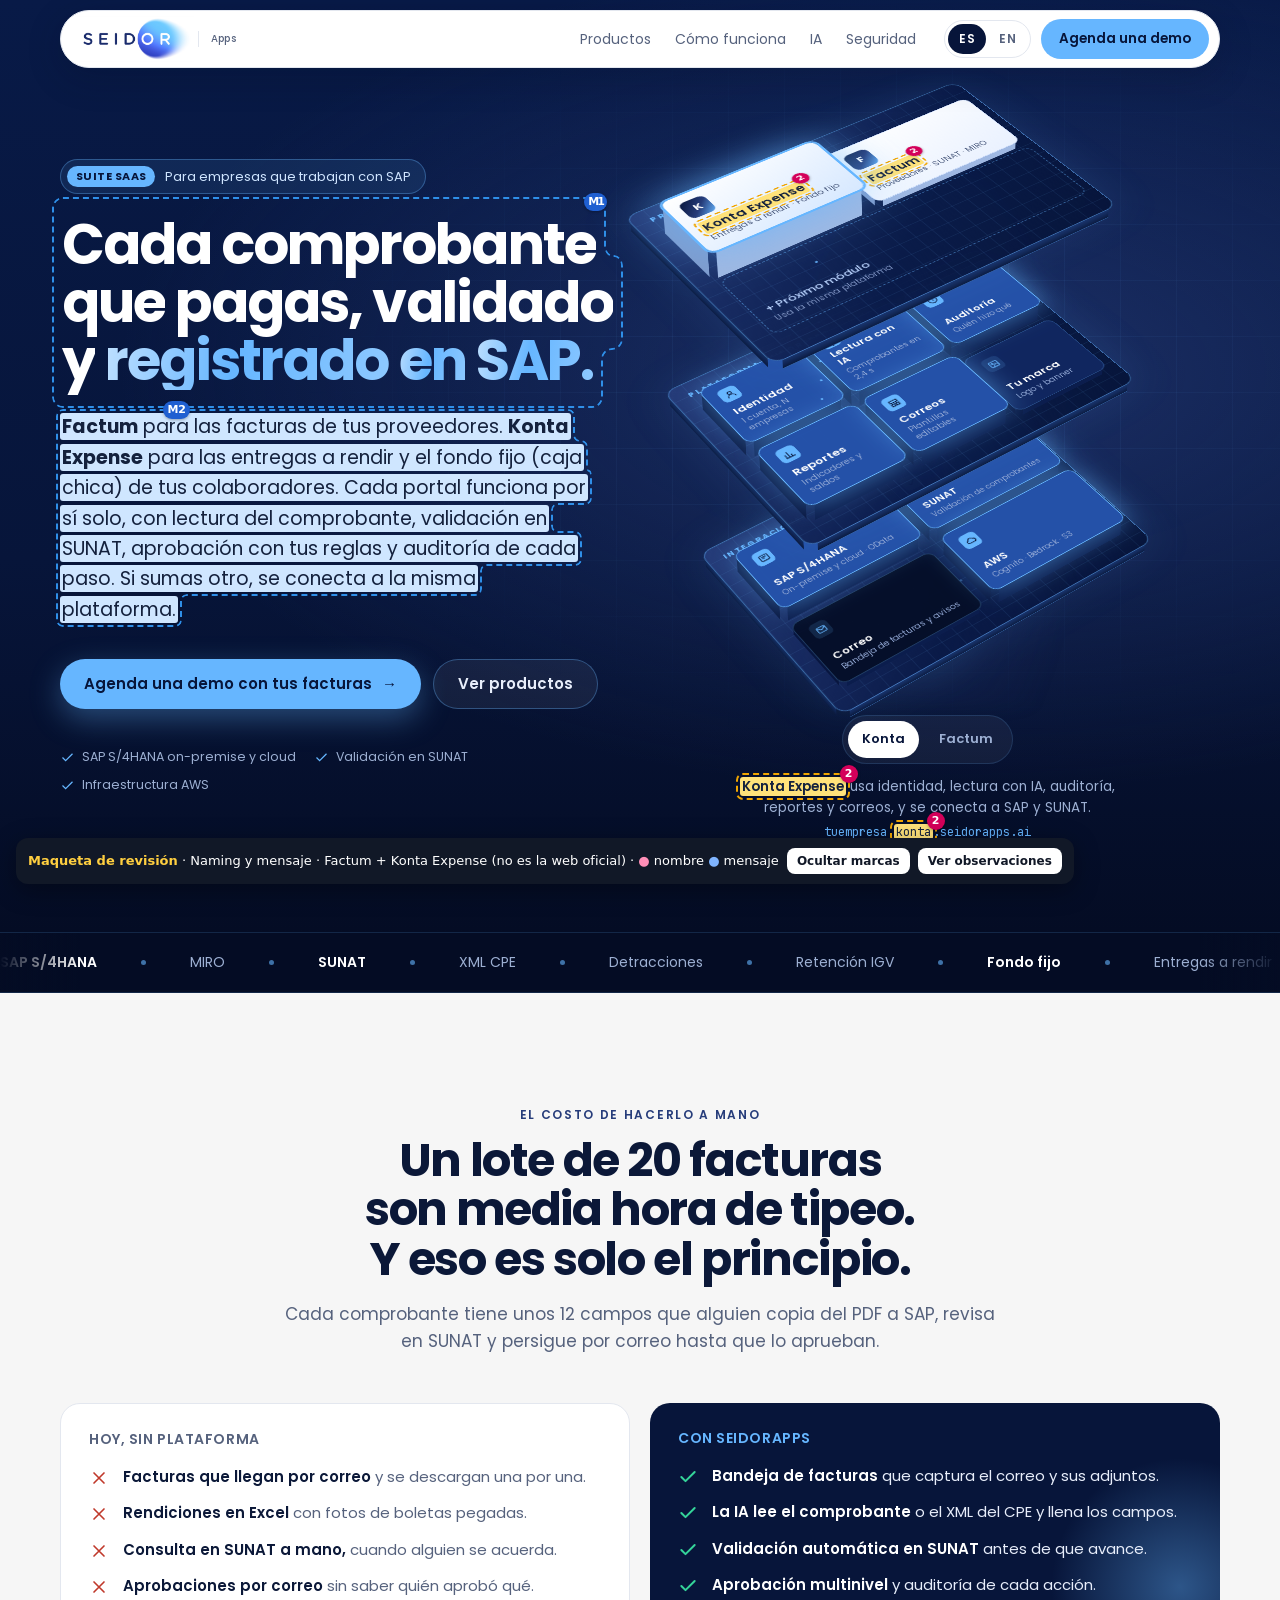
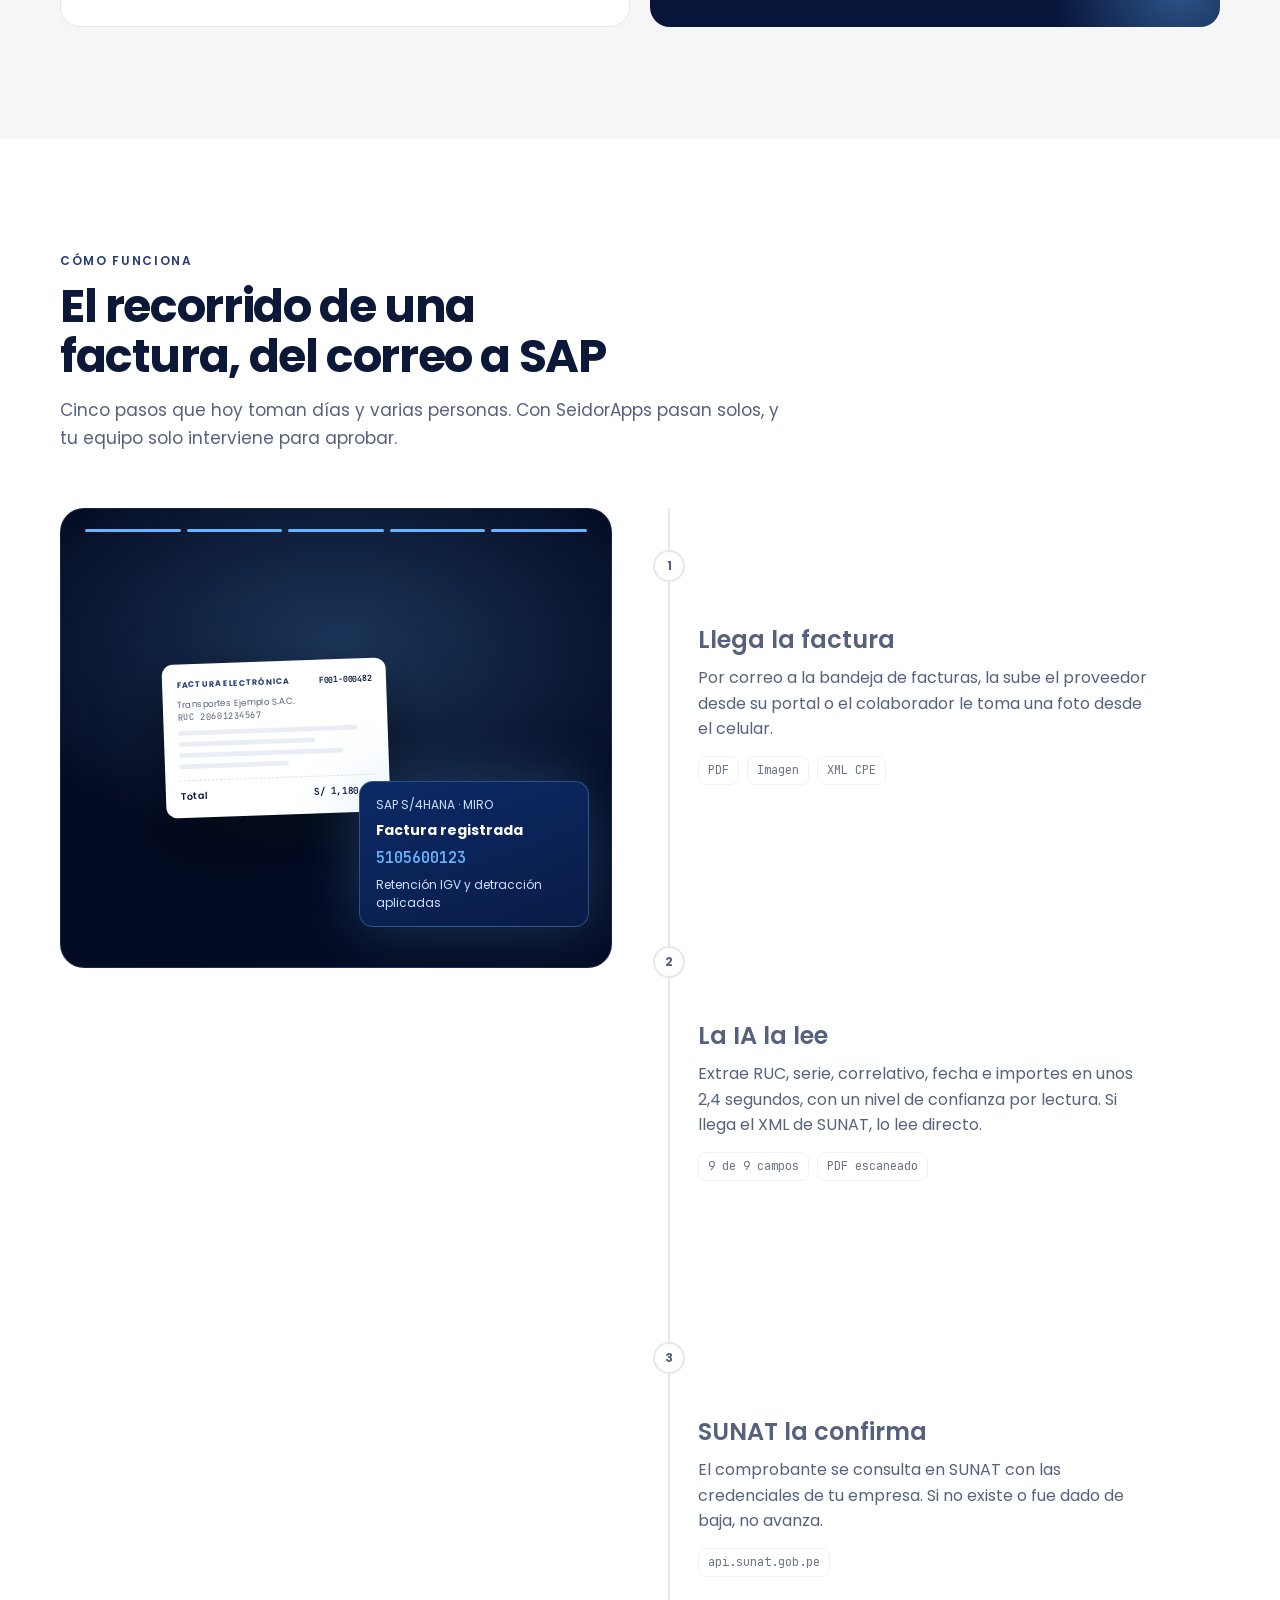
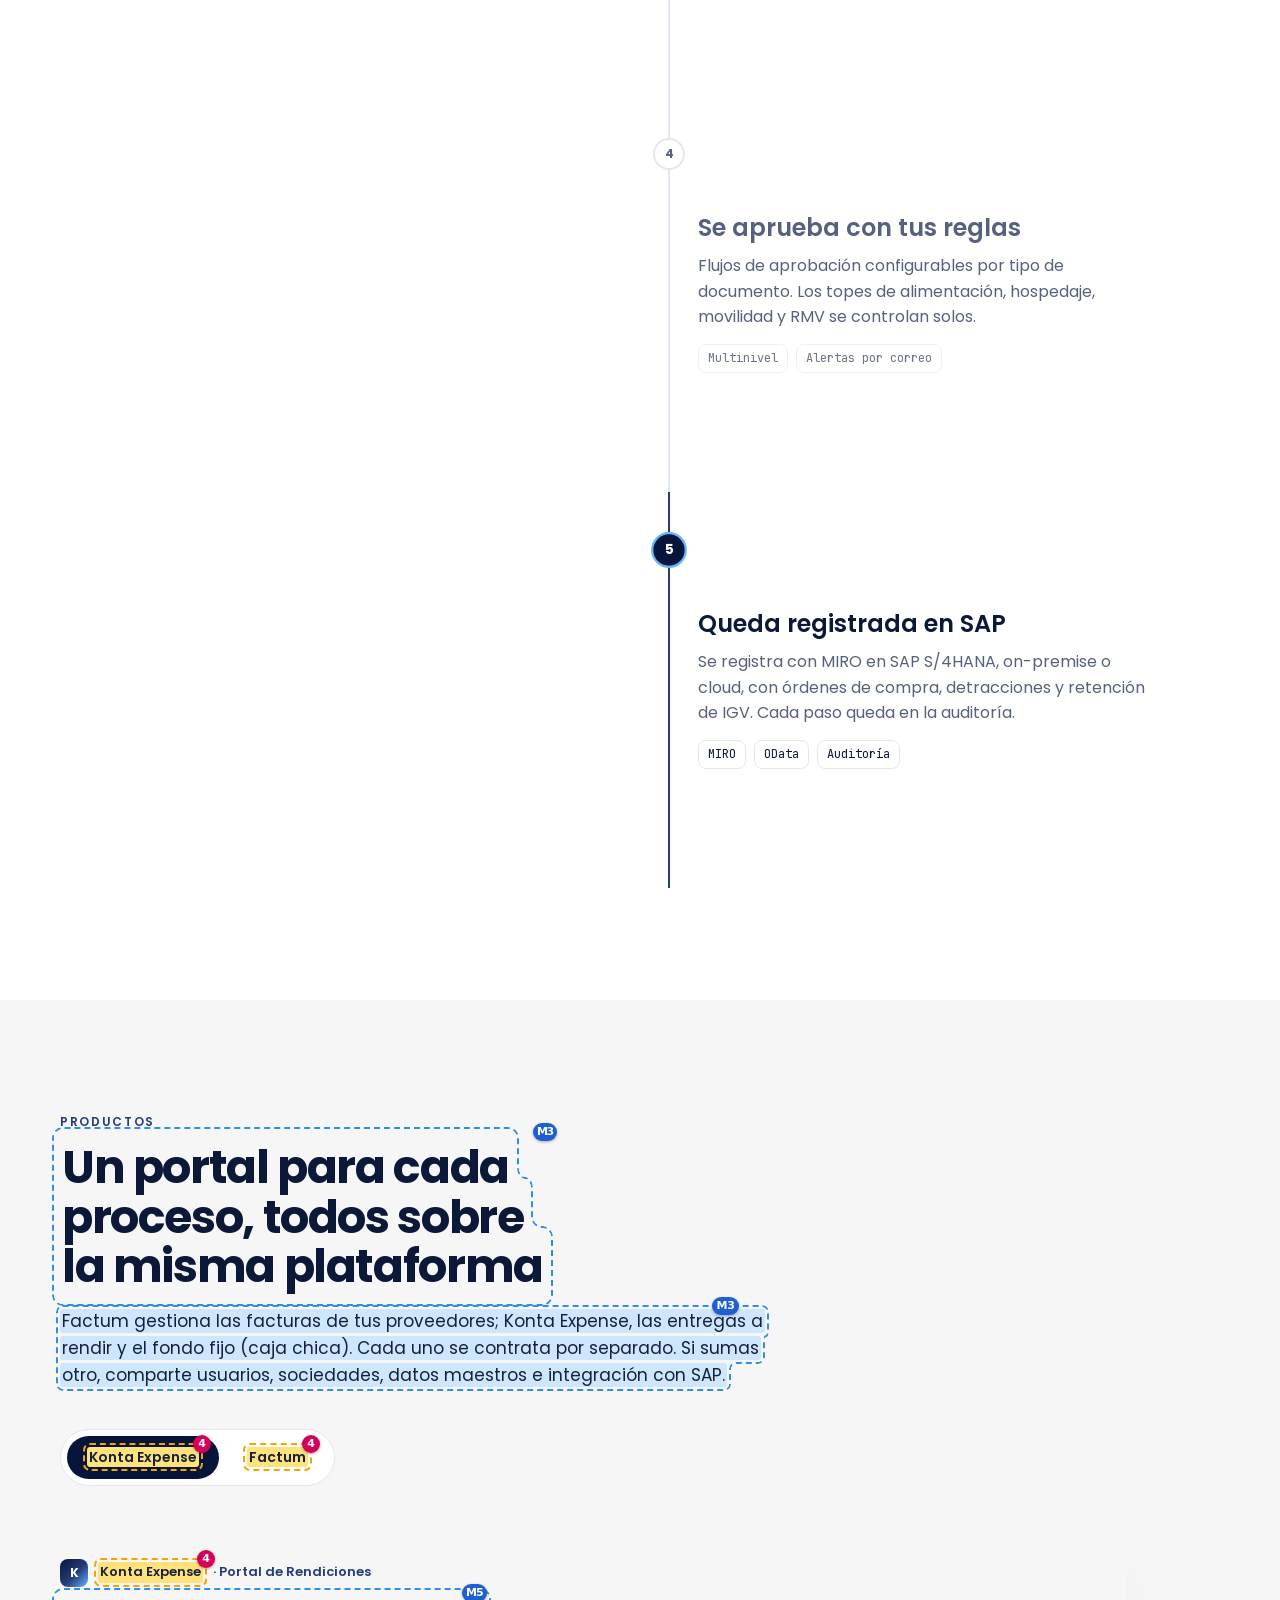
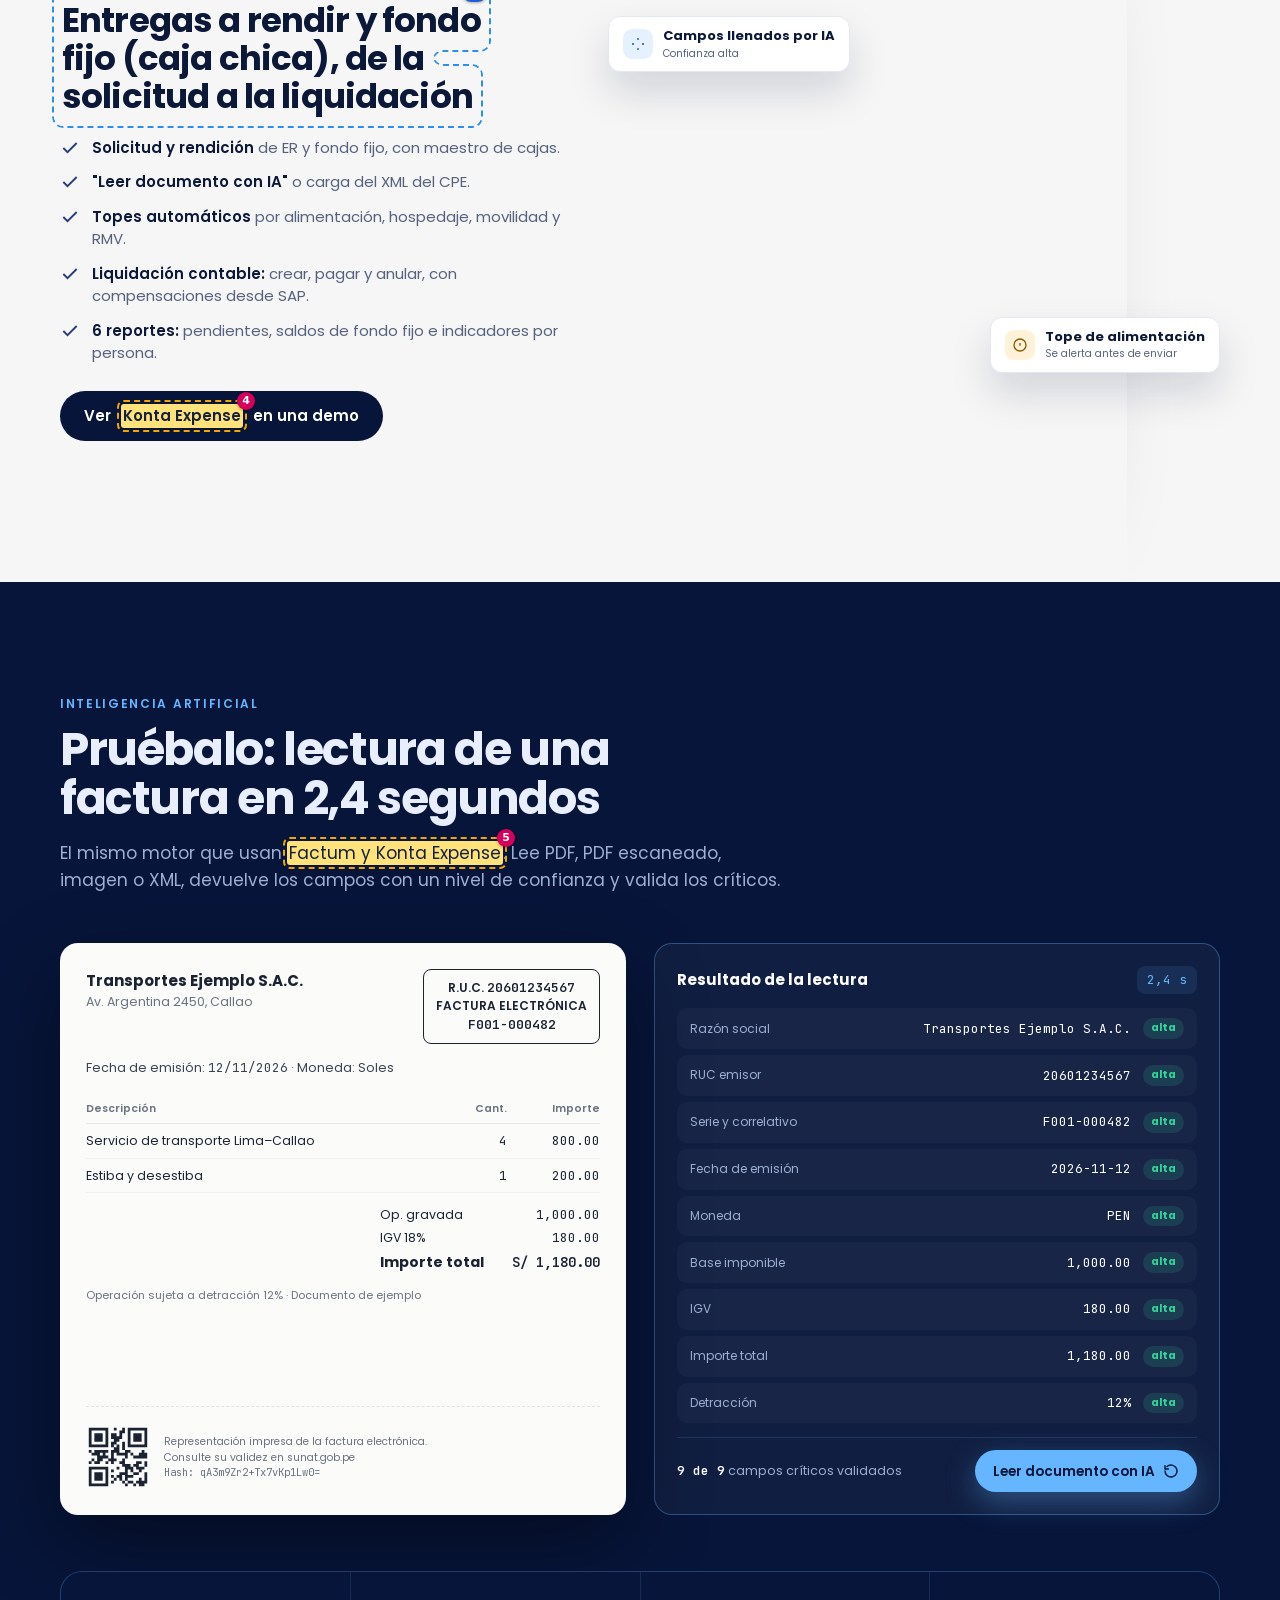
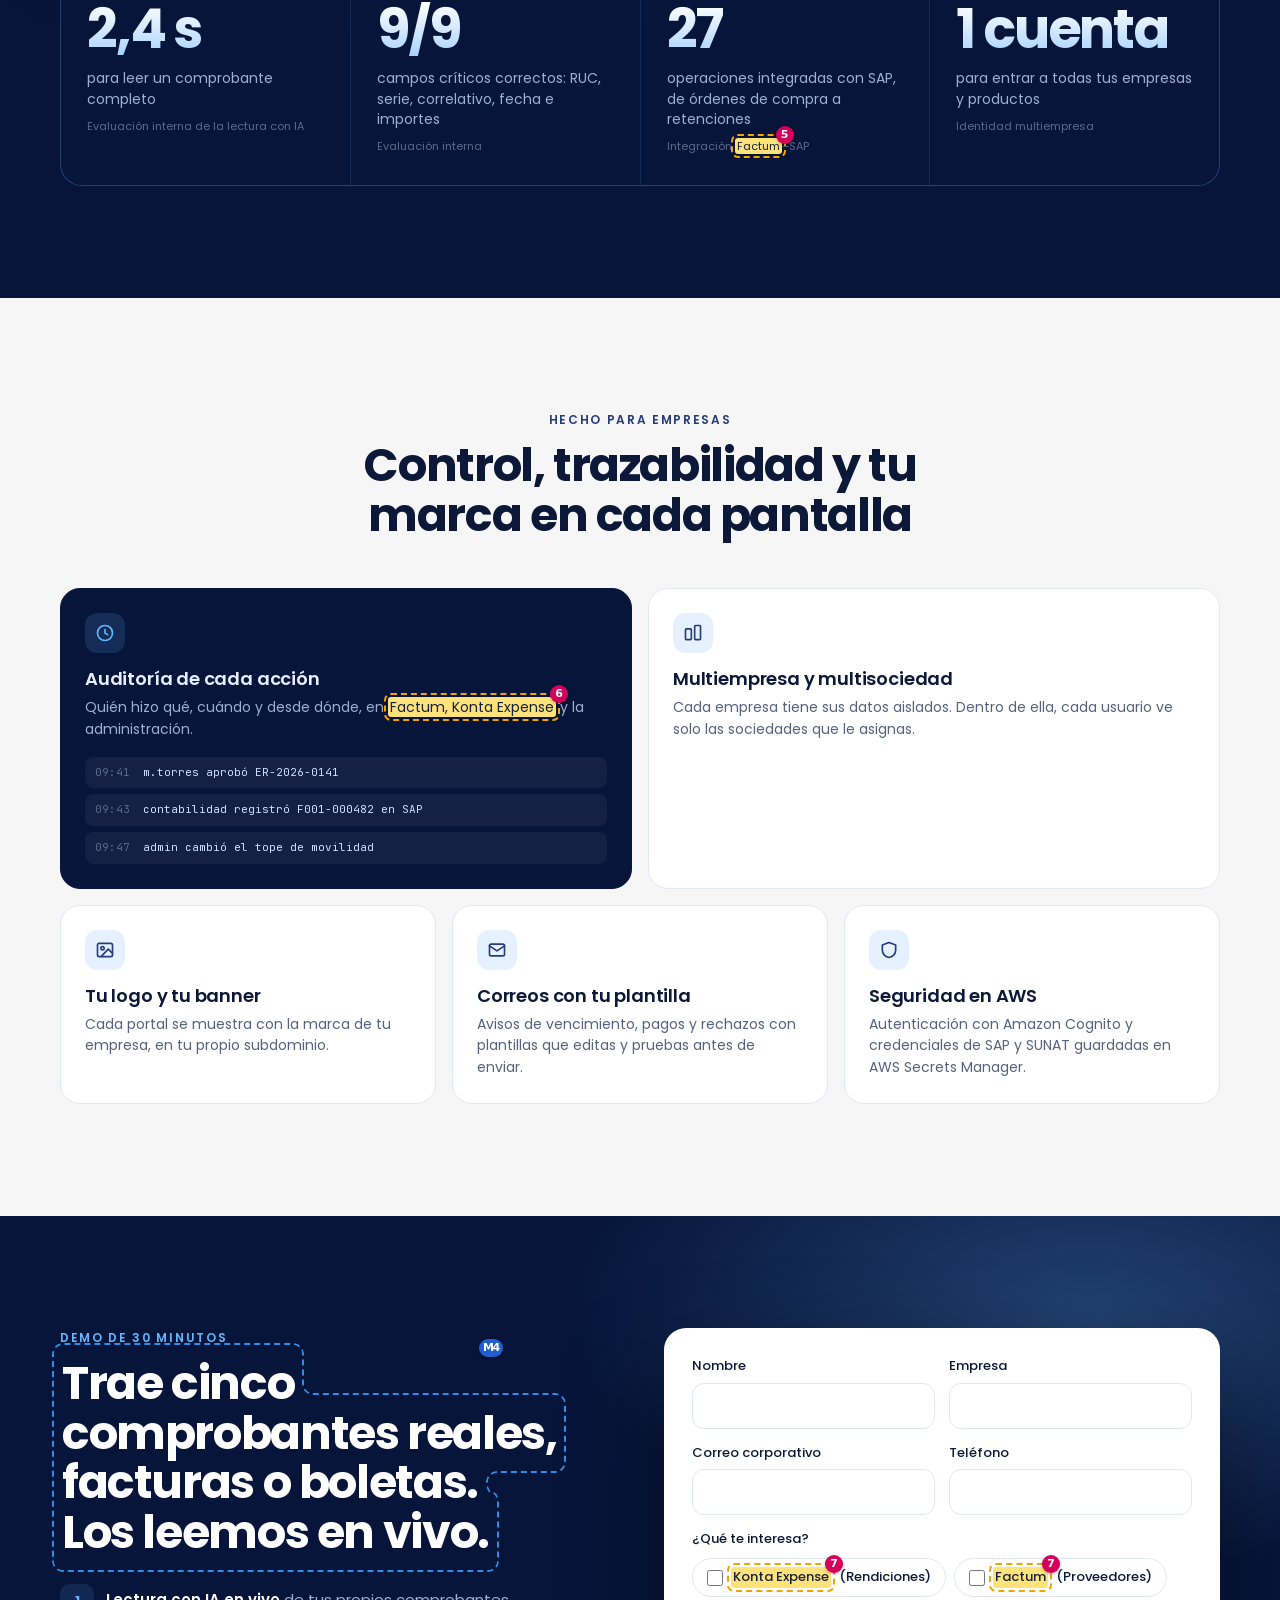
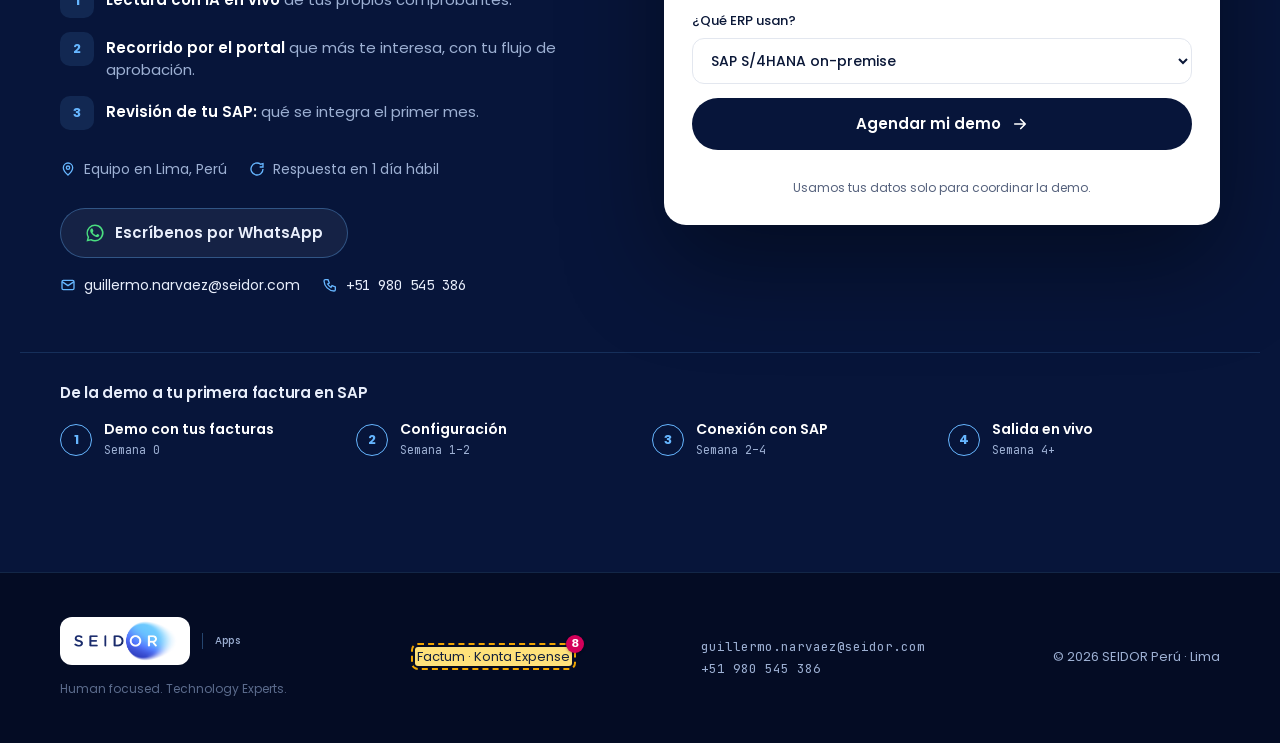
==== commit 94811d7c: "Portales como productos independientes; Konta Expense = ER y fondo fijo (caja chica) Co-Authored-By:" ====
--- a/index.html
+++ b/index.html
@@ -7,12 +7,12 @@
 mark.nx.msg{background:#cfe6ff;outline-color:#2f8fe8}
 mark.nx.msg::after{background:#1f5fd1}
 body.nx-off mark.nx.msg{background:none}
-h1 mark.nx.msg,h2 mark.nx.msg{background:none;color:inherit;outline-offset:6px}
+h1 mark.nx.msg,h2 mark.nx.msg,h3 mark.nx.msg{background:none;color:inherit;outline-offset:6px}
 mark.nx{-webkit-box-decoration-break:clone;box-decoration-break:clone}
 #nx-bar{position:fixed;left:16px;bottom:16px;z-index:9999;display:flex;gap:8px;align-items:center;flex-wrap:wrap;max-width:calc(100vw - 32px);background:#111827;color:#fff;font:500 13px/1.3 system-ui,sans-serif;padding:10px 12px;border-radius:12px;box-shadow:0 6px 24px rgba(0,0,0,.35)}
 #nx-bar b{color:#ffcf40}
 #nx-bar button,#nx-bar a{font:600 12px system-ui,sans-serif;background:#fff;color:#111827;border:0;border-radius:8px;padding:6px 10px;cursor:pointer;text-decoration:none}
-</style></head><body><div hidden=""><!--$--><!--/$--></div><a class="skip-link" href="#contenido">Saltar al contenido</a><header class="Navbar-module__VTd-oa__header  "><div class="container"><nav class="Navbar-module__VTd-oa__nav"><a href="#inicio" class="Navbar-module__VTd-oa__logo"><img src="images/seidor-logo-color.png" alt="SEIDOR" width="115" height="46" decoding="async"/><small>Apps</small></a><ul class="Navbar-module__VTd-oa__links"><li><a href="#productos">Productos</a></li><li><a href="#como-funciona">Cómo funciona</a></li><li><a href="#ia">IA</a></li><li><a href="#seguridad">Seguridad</a></li></ul><div class="Navbar-module__VTd-oa__actions"><div class="Navbar-module__VTd-oa__lang"><div class="LanguageSwitcher-module__LNnhDq__switcher"><button class="LanguageSwitcher-module__LNnhDq__active" aria-label="Cambiar a Español">ES</button><button class="LanguageSwitcher-module__LNnhDq__inactive" aria-label="Switch to English">EN</button></div></div><a href="#demo" class="btn btn-primary Navbar-module__VTd-oa__cta">Agenda una demo</a><button type="button" class="Navbar-module__VTd-oa__burger " aria-expanded="false" aria-controls="site-mobile-menu" aria-label="Abrir menú"><span></span><span></span></button></div></nav></div></header><div id="site-mobile-menu" class="Navbar-module__VTd-oa__menu "><div class="container"><ul class="Navbar-module__VTd-oa__menuLinks"><li style="transition-delay:0ms"><a href="#productos">Productos</a></li><li style="transition-delay:0ms"><a href="#como-funciona">Cómo funciona</a></li><li style="transition-delay:0ms"><a href="#ia">IA</a></li><li style="transition-delay:0ms"><a href="#seguridad">Seguridad</a></li></ul><div class="Navbar-module__VTd-oa__menuActions"><div class="LanguageSwitcher-module__LNnhDq__switcher"><button class="LanguageSwitcher-module__LNnhDq__active" aria-label="Cambiar a Español">ES</button><button class="LanguageSwitcher-module__LNnhDq__inactive" aria-label="Switch to English">EN</button></div><a href="#demo" class="btn btn-primary">Agenda una demo<!-- --> <span class="arrow" aria-hidden="true">→</span></a></div></div></div><main id="contenido"><section id="inicio" class="Hero-module__KTD73a__hero"><div class="container Hero-module__KTD73a__inner"><div class="Hero-module__KTD73a__copy"><span class="Hero-module__KTD73a__pill Hero-module__KTD73a__reveal Hero-module__KTD73a__d0"><b>SUITE SAAS</b>Para empresas que trabajan con SAP</span><h1 class="Hero-module__KTD73a__title"><mark class="nx msg" data-n="M1"><span><span class="Hero-module__KTD73a__w"><span style="--i:0">Cada</span></span> </span><span><span class="Hero-module__KTD73a__w"><span style="--i:1">comprobante</span></span> </span><span><span class="Hero-module__KTD73a__w"><span style="--i:2">que</span></span> </span><span><span class="Hero-module__KTD73a__w"><span style="--i:3">pagas,</span></span> </span><span><span class="Hero-module__KTD73a__w"><span style="--i:4">validado</span></span> </span><span><span class="Hero-module__KTD73a__w"><span style="--i:5">y</span></span> </span><span><span class="Hero-module__KTD73a__w"><span class="Hero-module__KTD73a__hl" style="--i:6">registrado</span></span> </span><span><span class="Hero-module__KTD73a__w"><span class="Hero-module__KTD73a__hl" style="--i:7">en</span></span> </span><span><span class="Hero-module__KTD73a__w"><span class="Hero-module__KTD73a__hl" style="--i:8">SAP.</span></span></span></mark></h1><p class="Hero-module__KTD73a__sub Hero-module__KTD73a__reveal Hero-module__KTD73a__d700"><mark class="nx msg" data-n="M2"><b>Factum</b> gestiona las facturas de tus proveedores y <b>Konta Expense</b>, los gastos y rendiciones de tus colaboradores. Las dos vías por donde sale el dinero siguen el mismo control: lectura del comprobante, validación en SUNAT, aprobación con tus reglas y auditoría de cada paso. Empiezas con uno y sumas el otro sobre la misma plataforma.</mark></p><div class="Hero-module__KTD73a__ctas Hero-module__KTD73a__reveal Hero-module__KTD73a__d850"><a href="#demo" class="btn btn-primary">Agenda una demo con tus facturas<!-- --> <span class="arrow" aria-hidden="true">→</span></a><a href="#productos" class="btn btn-ghost">Ver productos</a></div><ul class="Hero-module__KTD73a__trust Hero-module__KTD73a__reveal Hero-module__KTD73a__d1000"><li><svg viewBox="0 0 24 24" fill="none" stroke="currentColor" stroke-width="2" aria-hidden="true"><path d="M20 6 9 17l-5-5"></path></svg>SAP S/4HANA on-premise y cloud</li><li><svg viewBox="0 0 24 24" fill="none" stroke="currentColor" stroke-width="2" aria-hidden="true"><path d="M20 6 9 17l-5-5"></path></svg>Validación en SUNAT</li><li><svg viewBox="0 0 24 24" fill="none" stroke="currentColor" stroke-width="2" aria-hidden="true"><path d="M20 6 9 17l-5-5"></path></svg>Infraestructura AWS</li></ul></div><div class="Hero-module__KTD73a__scene Hero-module__KTD73a__reveal Hero-module__KTD73a__d300"><div class="PlatformStack-module__JUx3Aq__wrap"><div class="PlatformStack-module__JUx3Aq__suite" aria-hidden="true"><div class="PlatformStack-module__JUx3Aq__beam"></div><div class="PlatformStack-module__JUx3Aq__world"><div class="PlatformStack-module__JUx3Aq__layer" style="--z:0px;--l:0"><div class="PlatformStack-module__JUx3Aq__plate"><span class="PlatformStack-module__JUx3Aq__ef"></span><span class="PlatformStack-module__JUx3Aq__el"></span><span class="PlatformStack-module__JUx3Aq__lbl">Integraciones</span><div class="PlatformStack-module__JUx3Aq__tile PlatformStack-module__JUx3Aq__tInt PlatformStack-module__JUx3Aq__lit" style="left:18px;top:40px;width:186px;height:100px"><span class="PlatformStack-module__JUx3Aq__f"></span><span class="PlatformStack-module__JUx3Aq__l"></span><span class="PlatformStack-module__JUx3Aq__ti"><svg viewBox="0 0 24 24" fill="none" stroke="currentColor" stroke-width="2" aria-hidden="true"><rect x="3" y="4" width="18" height="16" rx="2"></rect><path d="M7 9h10M7 13h6"></path></svg></span><b>SAP S/4HANA</b><small>On-premise y cloud · OData</small></div><div class="PlatformStack-module__JUx3Aq__tile PlatformStack-module__JUx3Aq__tInt PlatformStack-module__JUx3Aq__lit" style="left:216px;top:40px;width:186px;height:100px"><span class="PlatformStack-module__JUx3Aq__f"></span><span class="PlatformStack-module__JUx3Aq__l"></span><span class="PlatformStack-module__JUx3Aq__ti"><svg viewBox="0 0 24 24" fill="none" stroke="currentColor" stroke-width="2.4" aria-hidden="true"><path d="M20 6 9 17l-5-5"></path></svg></span><b>SUNAT</b><small>Validación de comprobantes</small></div><div class="PlatformStack-module__JUx3Aq__tile PlatformStack-module__JUx3Aq__tInt " style="left:18px;top:152px;width:186px;height:100px"><span class="PlatformStack-module__JUx3Aq__f"></span><span class="PlatformStack-module__JUx3Aq__l"></span><span class="PlatformStack-module__JUx3Aq__ti"><svg viewBox="0 0 24 24" fill="none" stroke="currentColor" stroke-width="2" aria-hidden="true"><rect x="3" y="5" width="18" height="14" rx="2"></rect><path d="m3 7 9 6 9-6"></path></svg></span><b>Correo</b><small>Bandeja de facturas y avisos</small></div><div class="PlatformStack-module__JUx3Aq__tile PlatformStack-module__JUx3Aq__tInt PlatformStack-module__JUx3Aq__lit" style="left:216px;top:152px;width:186px;height:100px"><span class="PlatformStack-module__JUx3Aq__f"></span><span class="PlatformStack-module__JUx3Aq__l"></span><span class="PlatformStack-module__JUx3Aq__ti"><svg viewBox="0 0 24 24" fill="none" stroke="currentColor" stroke-width="2" aria-hidden="true"><path d="M7 18a4 4 0 0 1-.6-8A6 6 0 0 1 18 9a4.5 4.5 0 0 1-.5 9Z"></path></svg></span><b>AWS</b><small>Cognito · Bedrock · S3</small></div></div></div><div class="PlatformStack-module__JUx3Aq__layer" style="--z:205px;--l:1"><div class="PlatformStack-module__JUx3Aq__plate"><span class="PlatformStack-module__JUx3Aq__ef"></span><span class="PlatformStack-module__JUx3Aq__el"></span><span class="PlatformStack-module__JUx3Aq__lbl">Plataforma SeidorApps<em>incluida</em></span><div class="PlatformStack-module__JUx3Aq__tile  PlatformStack-module__JUx3Aq__lit" style="left:18px;top:40px;width:122px;height:100px"><span class="PlatformStack-module__JUx3Aq__f"></span><span class="PlatformStack-module__JUx3Aq__l"></span><span class="PlatformStack-module__JUx3Aq__ti"><svg viewBox="0 0 24 24" fill="none" stroke="currentColor" stroke-width="2" aria-hidden="true"><circle cx="12" cy="8" r="4"></circle><path d="M4 21a8 8 0 0 1 16 0"></path></svg></span><b>Identidad</b><small>1 cuenta, N empresas</small></div><div class="PlatformStack-module__JUx3Aq__tile  PlatformStack-module__JUx3Aq__lit" style="left:149px;top:40px;width:122px;height:100px"><span class="PlatformStack-module__JUx3Aq__f"></span><span class="PlatformStack-module__JUx3Aq__l"></span><span class="PlatformStack-module__JUx3Aq__ti"><svg viewBox="0 0 24 24" fill="none" stroke="currentColor" stroke-width="2" aria-hidden="true"><path d="M12 3v4M12 17v4M3 12h4M17 12h4M6 6l2.5 2.5M15.5 15.5 18 18M6 18l2.5-2.5M15.5 8.5 18 6"></path></svg></span><b>Lectura con IA</b><small>Comprobantes en 2,4 s</small></div><div class="PlatformStack-module__JUx3Aq__tile  PlatformStack-module__JUx3Aq__lit" style="left:280px;top:40px;width:122px;height:100px"><span class="PlatformStack-module__JUx3Aq__f"></span><span class="PlatformStack-module__JUx3Aq__l"></span><span class="PlatformStack-module__JUx3Aq__ti"><svg viewBox="0 0 24 24" fill="none" stroke="currentColor" stroke-width="2" aria-hidden="true"><circle cx="12" cy="12" r="9"></circle><path d="M12 7v5l3 2"></path></svg></span><b>Auditoría</b><small>Quién hizo qué</small></div><div class="PlatformStack-module__JUx3Aq__tile  PlatformStack-module__JUx3Aq__lit" style="left:18px;top:152px;width:122px;height:100px"><span class="PlatformStack-module__JUx3Aq__f"></span><span class="PlatformStack-module__JUx3Aq__l"></span><span class="PlatformStack-module__JUx3Aq__ti"><svg viewBox="0 0 24 24" fill="none" stroke="currentColor" stroke-width="2" aria-hidden="true"><path d="M4 20V10M10 20V4M16 20v-7M22 20H2"></path></svg></span><b>Reportes</b><small>Indicadores y saldos</small></div><div class="PlatformStack-module__JUx3Aq__tile  PlatformStack-module__JUx3Aq__lit" style="left:149px;top:152px;width:122px;height:100px"><span class="PlatformStack-module__JUx3Aq__f"></span><span class="PlatformStack-module__JUx3Aq__l"></span><span class="PlatformStack-module__JUx3Aq__ti"><svg viewBox="0 0 24 24" fill="none" stroke="currentColor" stroke-width="2" aria-hidden="true"><path d="M4 4h16v6H4zM4 14h7v6H4zM14 14h6v6h-6z"></path></svg></span><b>Correos</b><small>Plantillas editables</small></div><div class="PlatformStack-module__JUx3Aq__tile  " style="left:280px;top:152px;width:122px;height:100px"><span class="PlatformStack-module__JUx3Aq__f"></span><span class="PlatformStack-module__JUx3Aq__l"></span><span class="PlatformStack-module__JUx3Aq__ti"><svg viewBox="0 0 24 24" fill="none" stroke="currentColor" stroke-width="2" aria-hidden="true"><rect x="3" y="4" width="18" height="16" rx="2"></rect><circle cx="9" cy="10" r="2"></circle><path d="m21 16-5-5-8 8"></path></svg></span><b>Tu marca</b><small>Logo y banner</small></div></div></div><div class="PlatformStack-module__JUx3Aq__layer" style="--z:410px;--l:2"><div class="PlatformStack-module__JUx3Aq__plate"><span class="PlatformStack-module__JUx3Aq__ef"></span><span class="PlatformStack-module__JUx3Aq__el"></span><span class="PlatformStack-module__JUx3Aq__lbl">Productos</span><div class="PlatformStack-module__JUx3Aq__tile PlatformStack-module__JUx3Aq__tProd PlatformStack-module__JUx3Aq__lit" style="left:18px;top:40px;width:186px;height:100px"><span class="PlatformStack-module__JUx3Aq__f"></span><span class="PlatformStack-module__JUx3Aq__l"></span><span class="PlatformStack-module__JUx3Aq__ti">K</span><b><mark class="nx" data-n="2">Konta Expense</mark></b><small>Rendiciones · ER · Fondo fijo</small></div><div class="PlatformStack-module__JUx3Aq__tile PlatformStack-module__JUx3Aq__tProd " style="left:216px;top:40px;width:186px;height:100px"><span class="PlatformStack-module__JUx3Aq__f"></span><span class="PlatformStack-module__JUx3Aq__l"></span><span class="PlatformStack-module__JUx3Aq__ti">F</span><b><mark class="nx" data-n="2">Factum</mark></b><small>Proveedores · SUNAT · MIRO</small></div><div class="PlatformStack-module__JUx3Aq__tile PlatformStack-module__JUx3Aq__tNext " style="left:18px;top:152px;width:384px;height:100px"><b>+ Próximo módulo</b><small>Usa la misma plataforma</small></div></div></div><div class="PlatformStack-module__JUx3Aq__rails"><div class="PlatformStack-module__JUx3Aq__rail PlatformStack-module__JUx3Aq__railOn" style="--x:111px;--y:90px"><i style="--dz:30px"></i><i style="--dz:56px"></i><i style="--dz:82px"></i><i style="--dz:108px"></i><i style="--dz:134px"></i><i style="--dz:160px"></i><i style="--dz:186px"></i><i style="--dz:212px"></i><i style="--dz:238px"></i><i style="--dz:264px"></i><i style="--dz:290px"></i><i style="--dz:316px"></i><i style="--dz:342px"></i><i style="--dz:368px"></i><i style="--dz:394px"></i><i style="--dz:420px"></i><span class="PlatformStack-module__JUx3Aq__pk " style="--d:0.0s"></span><span class="PlatformStack-module__JUx3Aq__pk " style="--d:1.4s"></span></div><div class="PlatformStack-module__JUx3Aq__rail " style="--x:309px;--y:90px"><i style="--dz:30px"></i><i style="--dz:56px"></i><i style="--dz:82px"></i><i style="--dz:108px"></i><i style="--dz:134px"></i><i style="--dz:160px"></i><i style="--dz:186px"></i><i style="--dz:212px"></i><i style="--dz:238px"></i><i style="--dz:264px"></i><i style="--dz:290px"></i><i style="--dz:316px"></i><i style="--dz:342px"></i><i style="--dz:368px"></i><i style="--dz:394px"></i><i style="--dz:420px"></i><span class="PlatformStack-module__JUx3Aq__pk PlatformStack-module__JUx3Aq__dn" style="--d:0.6s"></span><span class="PlatformStack-module__JUx3Aq__pk PlatformStack-module__JUx3Aq__dn" style="--d:2.0s"></span></div><div class="PlatformStack-module__JUx3Aq__rail " style="--x:210px;--y:202px"><i style="--dz:30px"></i><i style="--dz:56px"></i><i style="--dz:82px"></i><i style="--dz:108px"></i><i style="--dz:134px"></i><i style="--dz:160px"></i><i style="--dz:186px"></i><i style="--dz:212px"></i><i style="--dz:238px"></i><i style="--dz:264px"></i><i style="--dz:290px"></i><i style="--dz:316px"></i><i style="--dz:342px"></i><i style="--dz:368px"></i><i style="--dz:394px"></i><i style="--dz:420px"></i><span class="PlatformStack-module__JUx3Aq__pk " style="--d:1.2s"></span><span class="PlatformStack-module__JUx3Aq__pk " style="--d:2.6s"></span></div></div></div></div><div class="PlatformStack-module__JUx3Aq__ui"><div class="PlatformStack-module__JUx3Aq__chips" role="group" aria-label="Ver qué usa cada producto"><button type="button" class="PlatformStack-module__JUx3Aq__chip" aria-pressed="true">Konta</button><button type="button" class="PlatformStack-module__JUx3Aq__chip" aria-pressed="false">Factum</button></div><p class="PlatformStack-module__JUx3Aq__cap" aria-live="off"><b><mark class="nx" data-n="2">Konta Expense</mark></b> <!-- -->usa identidad, lectura con IA, auditoría, reportes y correos, y se conecta a SAP y SUNAT.<span class="mono">tuempresa.<mark class="nx" data-n="2">konta</mark>.seidorapps.ai</span></p></div></div></div></div></section><section class="Marquee-module__DGFYtW__marquee" aria-label="Lo que la plataforma ya maneja"><div class="Marquee-module__DGFYtW__track"><ul class="Marquee-module__DGFYtW__list"><li><b>SAP S/4HANA</b></li><li>MIRO</li><li><b>SUNAT</b></li><li>XML CPE</li><li>Detracciones</li><li>Retención IGV</li><li><b>Fondo fijo</b></li><li>Entregas a rendir</li><li>Tope por RMV</li><li>Centros de costo</li><li>Elementos PEP</li><li><b>Amazon Bedrock</b></li><li>Multisociedad</li></ul><ul class="Marquee-module__DGFYtW__list" aria-hidden="true"><li><b>SAP S/4HANA</b></li><li>MIRO</li><li><b>SUNAT</b></li><li>XML CPE</li><li>Detracciones</li><li>Retención IGV</li><li><b>Fondo fijo</b></li><li>Entregas a rendir</li><li>Tope por RMV</li><li>Centros de costo</li><li>Elementos PEP</li><li><b>Amazon Bedrock</b></li><li>Multisociedad</li></ul></div></section><section class="section surface-light" aria-labelledby="manual-vs-title"><div class="container"><div class="section-head center"><p class="kicker">El costo de hacerlo a mano</p><h2 id="manual-vs-title" class="section-title">Un lote de 20 facturas son media hora de tipeo. Y eso es solo el principio.</h2><p class="section-lead">Cada comprobante tiene unos 12 campos que alguien copia del PDF a SAP, revisa en SUNAT y persigue por correo hasta que lo aprueban.</p></div><div class="ManualVsPlatform-module__rVQuvq__versus"><div class="ManualVsPlatform-module__rVQuvq__col ManualVsPlatform-module__rVQuvq__manual"><h3 class="ManualVsPlatform-module__rVQuvq__colTitle">Hoy, sin plataforma</h3><ul class="ManualVsPlatform-module__rVQuvq__list"><li><svg viewBox="0 0 24 24" fill="none" stroke="currentColor" stroke-width="2" stroke-linecap="round" aria-hidden="true" focusable="false"><path d="M18 6 6 18M6 6l12 12"></path></svg><span><b>Facturas que llegan por correo</b> <!-- -->y se descargan una por una.</span></li><li><svg viewBox="0 0 24 24" fill="none" stroke="currentColor" stroke-width="2" stroke-linecap="round" aria-hidden="true" focusable="false"><path d="M18 6 6 18M6 6l12 12"></path></svg><span><b>Rendiciones en Excel</b> <!-- -->con fotos de boletas pegadas.</span></li><li><svg viewBox="0 0 24 24" fill="none" stroke="currentColor" stroke-width="2" stroke-linecap="round" aria-hidden="true" focusable="false"><path d="M18 6 6 18M6 6l12 12"></path></svg><span><b>Consulta en SUNAT a mano,</b> <!-- -->cuando alguien se acuerda.</span></li><li><svg viewBox="0 0 24 24" fill="none" stroke="currentColor" stroke-width="2" stroke-linecap="round" aria-hidden="true" focusable="false"><path d="M18 6 6 18M6 6l12 12"></path></svg><span><b>Aprobaciones por correo</b> <!-- -->sin saber quién aprobó qué.</span></li></ul></div><div class="ManualVsPlatform-module__rVQuvq__col ManualVsPlatform-module__rVQuvq__platform"><h3 class="ManualVsPlatform-module__rVQuvq__colTitle">Con SeidorApps</h3><ul class="ManualVsPlatform-module__rVQuvq__list"><li><svg viewBox="0 0 24 24" fill="none" stroke="currentColor" stroke-width="2.4" stroke-linecap="round" stroke-linejoin="round" aria-hidden="true" focusable="false"><path d="M20 6 9 17l-5-5"></path></svg><span><b>Bandeja de facturas</b> <!-- -->que captura el correo y sus adjuntos.</span></li><li><svg viewBox="0 0 24 24" fill="none" stroke="currentColor" stroke-width="2.4" stroke-linecap="round" stroke-linejoin="round" aria-hidden="true" focusable="false"><path d="M20 6 9 17l-5-5"></path></svg><span><b>La IA lee el comprobante</b> <!-- -->o el XML del CPE y llena los campos.</span></li><li><svg viewBox="0 0 24 24" fill="none" stroke="currentColor" stroke-width="2.4" stroke-linecap="round" stroke-linejoin="round" aria-hidden="true" focusable="false"><path d="M20 6 9 17l-5-5"></path></svg><span><b>Validación automática en SUNAT</b> <!-- -->antes de que avance.</span></li><li><svg viewBox="0 0 24 24" fill="none" stroke="currentColor" stroke-width="2.4" stroke-linecap="round" stroke-linejoin="round" aria-hidden="true" focusable="false"><path d="M20 6 9 17l-5-5"></path></svg><span><b>Aprobación multinivel</b> <!-- -->y auditoría de cada acción.</span></li></ul></div></div></div></section><section id="como-funciona" class="section surface-white" aria-labelledby="journey-title"><div class="container"><div class="section-head"><p class="kicker">Cómo funciona</p><h2 id="journey-title" class="section-title">El recorrido de una factura, del correo a SAP</h2><p class="section-lead">Cinco pasos que hoy toman días y varias personas. Con SeidorApps pasan solos, y tu equipo solo interviene para aprobar.</p></div><div class="InvoiceJourney-module__HVyGca__story"><div class="InvoiceJourney-module__HVyGca__stage" data-step="1" aria-hidden="true"><div class="InvoiceJourney-module__HVyGca__progress"><i></i><i></i><i></i><i></i><i></i></div><div class="InvoiceJourney-module__HVyGca__doc"><div class="InvoiceJourney-module__HVyGca__scan"></div><div class="InvoiceJourney-module__HVyGca__dh"><b>FACTURA ELECTRÓNICA</b><span class="mono">F001-000482</span></div><div class="InvoiceJourney-module__HVyGca__em">Transportes Ejemplo S.A.C.<br/><span class="mono">RUC 20601234567</span></div><div class="InvoiceJourney-module__HVyGca__ln" style="width:92%"></div><div class="InvoiceJourney-module__HVyGca__ln" style="width:70%"></div><div class="InvoiceJourney-module__HVyGca__ln" style="width:84%"></div><div class="InvoiceJourney-module__HVyGca__ln" style="width:56%"></div><div class="InvoiceJourney-module__HVyGca__tot"><span>Total</span><span class="mono">S/ 1,180.00</span></div></div><div class="InvoiceJourney-module__HVyGca__layer InvoiceJourney-module__HVyGca__l1"><span class="InvoiceJourney-module__HVyGca__src"><svg viewBox="0 0 24 24" fill="none" stroke="currentColor" stroke-width="2" aria-hidden="true" focusable="false"><rect x="3" y="5" width="18" height="14" rx="2"></rect><path d="m3 7 9 6 9-6"></path></svg>Bandeja de facturas</span><span class="InvoiceJourney-module__HVyGca__src"><svg viewBox="0 0 24 24" fill="none" stroke="currentColor" stroke-width="2" aria-hidden="true" focusable="false"><path d="M4 4h16v16H4z"></path><path d="M4 9h16"></path></svg><mark class="nx" data-n="3">Factum</mark> (portal del proveedor)</span><span class="InvoiceJourney-module__HVyGca__src"><svg viewBox="0 0 24 24" fill="none" stroke="currentColor" stroke-width="2" aria-hidden="true" focusable="false"><rect x="7" y="2" width="10" height="20" rx="2"></rect><path d="M11 18h2"></path></svg>Foto desde el celular</span></div><div class="InvoiceJourney-module__HVyGca__layer InvoiceJourney-module__HVyGca__l2"><div class="InvoiceJourney-module__HVyGca__fields"><div>RUC emisor<!-- --> <b>20601234567</b></div><div>Serie<!-- --> <b>F001</b></div><div>Correlativo<!-- --> <b>000482</b></div><div>Fecha<!-- --> <b>12/11/2026</b></div><div>Total<!-- --> <b>S/ 1,180.00</b></div><div class="InvoiceJourney-module__HVyGca__conf">Confianza alta · 2,4 s</div></div></div><div class="InvoiceJourney-module__HVyGca__layer InvoiceJourney-module__HVyGca__l3"><div class="InvoiceJourney-module__HVyGca__sunat"><span class="InvoiceJourney-module__HVyGca__ck"><svg viewBox="0 0 24 24" fill="none" stroke="currentColor" stroke-width="3" stroke-linecap="round" stroke-linejoin="round" aria-hidden="true" focusable="false"><path d="M20 6 9 17l-5-5"></path></svg></span><span><b>Comprobante válido en SUNAT</b><small>Estado: aceptado · consultado hoy 09:41</small></span></div></div><div class="InvoiceJourney-module__HVyGca__layer InvoiceJourney-module__HVyGca__l4"><div class="InvoiceJourney-module__HVyGca__apprGroup"><div class="InvoiceJourney-module__HVyGca__appr "><i>RQ<span class="InvoiceJourney-module__HVyGca__badge"><svg viewBox="0 0 24 24" fill="none" stroke="currentColor" stroke-width="3.4" stroke-linecap="round" stroke-linejoin="round" aria-hidden="true" focusable="false"><path d="M20 6 9 17l-5-5"></path></svg></span></i>Solicitante</div></div><div class="InvoiceJourney-module__HVyGca__apprGroup"><span class="InvoiceJourney-module__HVyGca__apprLine"></span><div class="InvoiceJourney-module__HVyGca__appr "><i>MT<span class="InvoiceJourney-module__HVyGca__badge"><svg viewBox="0 0 24 24" fill="none" stroke="currentColor" stroke-width="3.4" stroke-linecap="round" stroke-linejoin="round" aria-hidden="true" focusable="false"><path d="M20 6 9 17l-5-5"></path></svg></span></i>Jefe de área</div></div><div class="InvoiceJourney-module__HVyGca__apprGroup"><span class="InvoiceJourney-module__HVyGca__apprLine"></span><div class="InvoiceJourney-module__HVyGca__appr InvoiceJourney-module__HVyGca__pend"><i>CF<span class="InvoiceJourney-module__HVyGca__badge"><svg viewBox="0 0 24 24" fill="currentColor" aria-hidden="true" focusable="false"><circle cx="6" cy="12" r="2.2"></circle><circle cx="12" cy="12" r="2.2"></circle><circle cx="18" cy="12" r="2.2"></circle></svg></span></i>Contraloría</div></div></div><div class="InvoiceJourney-module__HVyGca__layer InvoiceJourney-module__HVyGca__l5"><div class="InvoiceJourney-module__HVyGca__sap"><span>SAP S/4HANA · MIRO</span><b>Factura registrada</b><span class="mono">5105600123</span><span>Retención IGV y detracción aplicadas</span></div></div></div><ol class="InvoiceJourney-module__HVyGca__steps"><li class="InvoiceJourney-module__HVyGca__step InvoiceJourney-module__HVyGca__on" data-n="1" data-step="1"><h3><button type="button" class="InvoiceJourney-module__HVyGca__stepBtn" aria-current="step">Llega la factura</button></h3><p>Por correo a la bandeja de facturas, la sube el proveedor desde su portal o el colaborador le toma una foto desde el celular.</p><div class="InvoiceJourney-module__HVyGca__meta"><span>PDF</span><span>Imagen</span><span>XML CPE</span></div></li><li class="InvoiceJourney-module__HVyGca__step " data-n="2" data-step="2"><h3><button type="button" class="InvoiceJourney-module__HVyGca__stepBtn">La IA la lee</button></h3><p>Extrae RUC, serie, correlativo, fecha e importes en unos 2,4 segundos, con un nivel de confianza por lectura. Si llega el XML de SUNAT, lo lee directo.</p><div class="InvoiceJourney-module__HVyGca__meta"><span>9 de 9 campos</span><span>PDF escaneado</span></div></li><li class="InvoiceJourney-module__HVyGca__step " data-n="3" data-step="3"><h3><button type="button" class="InvoiceJourney-module__HVyGca__stepBtn">SUNAT la confirma</button></h3><p>El comprobante se consulta en SUNAT con las credenciales de tu empresa. Si no existe o fue dado de baja, no avanza.</p><div class="InvoiceJourney-module__HVyGca__meta"><span>api.sunat.gob.pe</span></div></li><li class="InvoiceJourney-module__HVyGca__step " data-n="4" data-step="4"><h3><button type="button" class="InvoiceJourney-module__HVyGca__stepBtn">Se aprueba con tus reglas</button></h3><p>Flujos de aprobación configurables por tipo de documento. Los topes de alimentación, hospedaje, movilidad y RMV se controlan solos.</p><div class="InvoiceJourney-module__HVyGca__meta"><span>Multinivel</span><span>Alertas por correo</span></div></li><li class="InvoiceJourney-module__HVyGca__step " data-n="5" data-step="5"><h3><button type="button" class="InvoiceJourney-module__HVyGca__stepBtn">Queda registrada en SAP</button></h3><p>Se registra con MIRO en SAP S/4HANA, on-premise o cloud, con órdenes de compra, detracciones y retención de IGV. Cada paso queda en la auditoría.</p><div class="InvoiceJourney-module__HVyGca__meta"><span>MIRO</span><span>OData</span><span>Auditoría</span></div></li></ol></div></div></section><section id="productos" class="section surface-light Products-module__jjJM9G__section"><div class="container"><div class="section-head"><p class="kicker">Productos</p><h2 class="section-title"><mark class="nx msg" data-n="M3">Proveedores y colaboradores: los dos frentes del gasto, con un mismo control</mark></h2><p class="section-lead"><mark class="nx msg" data-n="M3">Factum cubre lo que pagas a proveedores; Konta Expense, lo que adelantas y reembolsas a tus colaboradores. Comparten usuarios, sociedades, datos maestros e integración con SAP, así que el segundo se suma sobre la integración que ya funciona.</mark></p></div><div class="Products-module__jjJM9G__tabs" role="tablist" aria-label="Productos"><button type="button" role="tab" id="productos-tab-rend" aria-controls="productos-panel-rend" aria-selected="true" tabindex="0" class="Products-module__jjJM9G__tab"><mark class="nx" data-n="4">Konta Expense</mark></button><button type="button" role="tab" id="productos-tab-prov" aria-controls="productos-panel-prov" aria-selected="false" tabindex="-1" class="Products-module__jjJM9G__tab"><mark class="nx" data-n="4">Factum</mark></button></div><div role="tabpanel" id="productos-panel-rend" aria-labelledby="productos-tab-rend" class="Products-module__jjJM9G__panel "><div class="Products-module__jjJM9G__pcopy"><span class="Products-module__jjJM9G__prod"><i aria-hidden="true">K</i><mark class="nx" data-n="4">Konta Expense</mark> · Portal de Rendiciones</span><h3>Entregas a rendir y fondo fijo, de la solicitud a la liquidación</h3><ul><li><svg viewBox="0 0 24 24" fill="none" stroke="currentColor" stroke-width="2.2" aria-hidden="true"><path d="M20 6 9 17l-5-5"></path></svg><span><b>Solicitud y rendición</b> <!-- -->de ER y fondo fijo, con maestro de cajas.</span></li><li><svg viewBox="0 0 24 24" fill="none" stroke="currentColor" stroke-width="2.2" aria-hidden="true"><path d="M20 6 9 17l-5-5"></path></svg><span><b>&quot;Leer documento con IA&quot;</b> <!-- -->o carga del XML del CPE.</span></li><li><svg viewBox="0 0 24 24" fill="none" stroke="currentColor" stroke-width="2.2" aria-hidden="true"><path d="M20 6 9 17l-5-5"></path></svg><span><b>Topes automáticos</b> <!-- -->por alimentación, hospedaje, movilidad y RMV.</span></li><li><svg viewBox="0 0 24 24" fill="none" stroke="currentColor" stroke-width="2.2" aria-hidden="true"><path d="M20 6 9 17l-5-5"></path></svg><span><b>Liquidación contable:</b> <!-- -->crear, pagar y anular, con compensaciones desde SAP.</span></li><li><svg viewBox="0 0 24 24" fill="none" stroke="currentColor" stroke-width="2.2" aria-hidden="true"><path d="M20 6 9 17l-5-5"></path></svg><span><b>6 reportes:</b> <!-- -->pendientes, saldos de fondo fijo e indicadores por persona.</span></li></ul><div class="Products-module__jjJM9G__more"><a class="btn btn-dark" href="#demo">Ver <mark class="nx" data-n="4">Konta Expense</mark> en una demo</a></div></div><div class="Products-module__jjJM9G__pvis"><div class="Products-module__jjJM9G__tilt"><div class="Products-module__jjJM9G__phone" aria-hidden="true"><div class="Products-module__jjJM9G__scr"><div class="Products-module__jjJM9G__notch"><i></i></div><div class="Products-module__jjJM9G__ph"><small>Rendición ER-2026-0142</small><b>Agregar comprobante</b></div><div class="Products-module__jjJM9G__phBody"><div class="Products-module__jjJM9G__cam"><div class="Products-module__jjJM9G__rcpt"><i></i><i></i><i></i><i></i><i></i><i></i><i></i></div><span class="Products-module__jjJM9G__corner Products-module__jjJM9G__tl"></span><span class="Products-module__jjJM9G__corner Products-module__jjJM9G__tr"></span><span class="Products-module__jjJM9G__corner Products-module__jjJM9G__bl"></span><span class="Products-module__jjJM9G__corner Products-module__jjJM9G__br"></span><span class="Products-module__jjJM9G__beam"></span></div><div class="Products-module__jjJM9G__frow"><span><small>RUC emisor</small><b>20601234567</b></span><span class="chip chip-ok">IA</span></div><div class="Products-module__jjJM9G__frow"><span><small>Boleta</small><b>B002-001377</b></span><span class="chip chip-ok">IA</span></div><div class="Products-module__jjJM9G__frow"><span><small>Importe</small><b>S/ 64.00</b></span><span class="chip chip-warn">Tope</span></div><div class="Products-module__jjJM9G__phCta">Guardar comprobante</div></div></div></div><div class="Products-module__jjJM9G__badgeFloat Products-module__jjJM9G__bf1"><span class="Products-module__jjJM9G__dot Products-module__jjJM9G__dotInfo"><svg viewBox="0 0 24 24" fill="none" stroke="currentColor" stroke-width="2" aria-hidden="true"><path d="M12 3v3M12 18v3M3 12h3M18 12h3"></path></svg></span><span><b>Campos llenados por IA</b><small>Confianza alta</small></span></div><div class="Products-module__jjJM9G__badgeFloat Products-module__jjJM9G__bf2"><span class="Products-module__jjJM9G__dot Products-module__jjJM9G__dotWarn"><svg viewBox="0 0 24 24" fill="none" stroke="currentColor" stroke-width="2" aria-hidden="true"><path d="M12 9v4M12 17h.01"></path><circle cx="12" cy="12" r="9"></circle></svg></span><span><b>Tope de alimentación</b><small>Se alerta antes de enviar</small></span></div></div></div></div><div role="tabpanel" id="productos-panel-prov" aria-labelledby="productos-tab-prov" hidden="" class="Products-module__jjJM9G__panel "><div class="Products-module__jjJM9G__pcopy"><span class="Products-module__jjJM9G__prod"><i aria-hidden="true">F</i><mark class="nx" data-n="4">Factum</mark> · Portal de Proveedores</span><h3>Facturas de proveedores validadas y registradas sin tipeo</h3><ul><li><svg viewBox="0 0 24 24" fill="none" stroke="currentColor" stroke-width="2.2" aria-hidden="true"><path d="M20 6 9 17l-5-5"></path></svg><span><b>Pre-registro de facturas</b> <!-- -->por el proveedor o por Compras, con adjuntos.</span></li><li><svg viewBox="0 0 24 24" fill="none" stroke="currentColor" stroke-width="2.2" aria-hidden="true"><path d="M20 6 9 17l-5-5"></path></svg><span><b>Bandeja de correo</b> <!-- -->que captura facturas y sus adjuntos.</span></li><li><svg viewBox="0 0 24 24" fill="none" stroke="currentColor" stroke-width="2.2" aria-hidden="true"><path d="M20 6 9 17l-5-5"></path></svg><span><b>Validación en SUNAT</b> <!-- -->de cada comprobante.</span></li><li><svg viewBox="0 0 24 24" fill="none" stroke="currentColor" stroke-width="2.2" aria-hidden="true"><path d="M20 6 9 17l-5-5"></path></svg><span><b>Registro en SAP con MIRO:</b> <!-- -->OC, partes de entrada, detracciones y retención de IGV.</span></li><li><svg viewBox="0 0 24 24" fill="none" stroke="currentColor" stroke-width="2.2" aria-hidden="true"><path d="M20 6 9 17l-5-5"></path></svg><span><b>Historial de facturas y pagos</b> <!-- -->visible para el proveedor, por sociedad.</span></li><li><svg viewBox="0 0 24 24" fill="none" stroke="currentColor" stroke-width="2.2" aria-hidden="true"><path d="M20 6 9 17l-5-5"></path></svg><span><b>Autoregistro de proveedores:</b> <!-- -->portal público con tu marca que valida el RUC contra SAP y verifica el correo.</span></li></ul><div class="Products-module__jjJM9G__more"><a class="btn btn-dark" href="#demo">Ver <mark class="nx" data-n="4">Factum</mark> en una demo</a></div></div><div class="Products-module__jjJM9G__pvis"><div class="Products-module__jjJM9G__tilt"><div class="Products-module__jjJM9G__win"><div class="Products-module__jjJM9G__wb" aria-hidden="true"><i></i><i></i><i></i><span>demo.<mark class="nx" data-n="4">factum</mark>.seidorapps.ai</span></div><div class="Products-module__jjJM9G__wc"><div class="Products-module__jjJM9G__wt"><b>Registro de facturas</b><div class="Products-module__jjJM9G__seg" aria-hidden="true"><span class="Products-module__jjJM9G__segOn">Por registrar</span><span>Registradas</span><span>Rechazadas</span></div></div><div class="Products-module__jjJM9G__tblWrap"><table class="Products-module__jjJM9G__tbl"><thead><tr><th scope="col">Comprobante</th><th scope="col">Proveedor</th><th scope="col" class="Products-module__jjJM9G__r">Total</th><th scope="col">SUNAT</th><th scope="col">SAP</th></tr></thead><tbody><tr><td class="mono">F001-000482</td><td>Transportes Ejemplo</td><td class="mono Products-module__jjJM9G__r">S/ 1,180.00</td><td><span class="chip chip-ok">Aceptado</span></td><td><span class="chip chip-info">MIRO 5105600123</span></td></tr><tr><td class="mono">E001-002291</td><td>Servicios Andinos</td><td class="mono Products-module__jjJM9G__r">US$ 3,540.00</td><td><span class="chip chip-ok">Aceptado</span></td><td><span class="chip chip-warn">Por registrar</span></td></tr><tr><td class="mono">F003-000017</td><td>Insumos del Sur</td><td class="mono Products-module__jjJM9G__r">S/ 9,912.00</td><td><span class="chip chip-bad">No existe</span></td><td><span class="chip chip-mute">Bloqueado</span></td></tr><tr><td class="mono">F001-010450</td><td>Logística Costa</td><td class="mono Products-module__jjJM9G__r">S/ 2,360.00</td><td><span class="chip chip-ok">Aceptado</span></td><td><span class="chip chip-warn">Detracción 12%</span></td></tr></tbody></table></div></div></div><div class="Products-module__jjJM9G__badgeFloat Products-module__jjJM9G__bf1 Products-module__jjJM9G__bfTop"><span class="Products-module__jjJM9G__dot Products-module__jjJM9G__dotOk"><svg viewBox="0 0 24 24" fill="none" stroke="currentColor" stroke-width="2.4" aria-hidden="true"><path d="M20 6 9 17l-5-5"></path></svg></span><span><b>3 de 4 válidas en SUNAT</b><small>Consultadas al llegar</small></span></div></div></div></div></div></section><section id="ia" class="section surface-dark" aria-labelledby="ai-title"><div class="container"><div class="section-head"><p class="kicker">Inteligencia artificial</p><h2 id="ai-title" class="section-title">Pruébalo: lectura de una factura en 2,4 segundos</h2><p class="section-lead">El mismo motor que usan <mark class="nx" data-n="5">Factum y Konta Expense</mark>. Lee PDF, PDF escaneado, imagen o XML, devuelve los campos con un nivel de confianza y valida los críticos.</p></div><div class="AiDemo-module__1DYj1W__ia"><div class="AiDemo-module__1DYj1W__inv"><div class="AiDemo-module__1DYj1W__ih"><div><b class="AiDemo-module__1DYj1W__issuer AiDemo-module__1DYj1W__hit">Transportes Ejemplo S.A.C.</b><br/><span class="AiDemo-module__1DYj1W__dim">Av. Argentina 2450, Callao</span></div><div class="AiDemo-module__1DYj1W__ruc">R.U.C.<!-- --> <span class="AiDemo-module__1DYj1W__hit mono">20601234567</span><br/>FACTURA ELECTRÓNICA<br/><span class="AiDemo-module__1DYj1W__hit mono">F001-000482</span></div></div><p class="AiDemo-module__1DYj1W__meta">Fecha de emisión:<!-- --> <span class="AiDemo-module__1DYj1W__hit mono">12/11/2026</span> · <!-- -->Moneda:<!-- --> <span class="AiDemo-module__1DYj1W__hit">Soles</span></p><table class="AiDemo-module__1DYj1W__table"><thead><tr><th scope="col">Descripción</th><th scope="col" class="AiDemo-module__1DYj1W__r">Cant.</th><th scope="col" class="AiDemo-module__1DYj1W__r">Importe</th></tr></thead><tbody><tr><td>Servicio de transporte Lima–Callao</td><td class="AiDemo-module__1DYj1W__r mono">4</td><td class="AiDemo-module__1DYj1W__r mono">800.00</td></tr><tr><td>Estiba y desestiba</td><td class="AiDemo-module__1DYj1W__r mono">1</td><td class="AiDemo-module__1DYj1W__r mono">200.00</td></tr></tbody></table><div class="AiDemo-module__1DYj1W__totals"><div><span>Op. gravada</span><span class="AiDemo-module__1DYj1W__hit mono">1,000.00</span></div><div><span>IGV 18%</span><span class="AiDemo-module__1DYj1W__hit mono">180.00</span></div><div class="AiDemo-module__1DYj1W__grand"><span>Importe total</span><span class="AiDemo-module__1DYj1W__hit mono">S/ 1,180.00</span></div></div><p class="AiDemo-module__1DYj1W__note">Operación sujeta a detracción<!-- --> <span class="AiDemo-module__1DYj1W__hit">12%</span> · <!-- -->Documento de ejemplo</p><div class="AiDemo-module__1DYj1W__printed"><svg viewBox="-1 -1 23 23" width="64" height="64" aria-hidden="true" class="AiDemo-module__1DYj1W__qr"><path d="M0 0h7v7h-7zM1 1v5h5v-5zM2 2h3v3h-3zM14 0h7v7h-7zM15 1v5h5v-5zM16 2h3v3h-3zM0 14h7v7h-7zM1 15v5h5v-5zM2 16h3v3h-3zM9 0h1v1h-1zM12 0h1v1h-1zM11 1h1v1h-1zM12 1h1v1h-1zM8 2h1v1h-1zM9 2h1v1h-1zM11 2h1v1h-1zM8 3h1v1h-1zM9 3h1v1h-1zM10 3h1v1h-1zM11 3h1v1h-1zM9 4h1v1h-1zM10 4h1v1h-1zM8 5h1v1h-1zM9 5h1v1h-1zM12 5h1v1h-1zM8 6h1v1h-1zM10 6h1v1h-1zM12 6h1v1h-1zM9 7h1v1h-1zM10 7h1v1h-1zM12 7h1v1h-1zM0 8h1v1h-1zM2 8h1v1h-1zM3 8h1v1h-1zM4 8h1v1h-1zM5 8h1v1h-1zM6 8h1v1h-1zM8 8h1v1h-1zM9 8h1v1h-1zM10 8h1v1h-1zM13 8h1v1h-1zM14 8h1v1h-1zM19 8h1v1h-1zM1 9h1v1h-1zM2 9h1v1h-1zM3 9h1v1h-1zM5 9h1v1h-1zM8 9h1v1h-1zM10 9h1v1h-1zM11 9h1v1h-1zM12 9h1v1h-1zM13 9h1v1h-1zM15 9h1v1h-1zM18 9h1v1h-1zM19 9h1v1h-1zM20 9h1v1h-1zM3 10h1v1h-1zM4 10h1v1h-1zM5 10h1v1h-1zM6 10h1v1h-1zM8 10h1v1h-1zM13 10h1v1h-1zM16 10h1v1h-1zM17 10h1v1h-1zM18 10h1v1h-1zM19 10h1v1h-1zM20 10h1v1h-1zM1 11h1v1h-1zM3 11h1v1h-1zM4 11h1v1h-1zM7 11h1v1h-1zM8 11h1v1h-1zM9 11h1v1h-1zM12 11h1v1h-1zM0 12h1v1h-1zM2 12h1v1h-1zM3 12h1v1h-1zM6 12h1v1h-1zM8 12h1v1h-1zM11 12h1v1h-1zM12 12h1v1h-1zM17 12h1v1h-1zM18 12h1v1h-1zM20 12h1v1h-1zM12 13h1v1h-1zM13 13h1v1h-1zM14 13h1v1h-1zM16 13h1v1h-1zM17 13h1v1h-1zM20 13h1v1h-1zM10 14h1v1h-1zM13 14h1v1h-1zM14 14h1v1h-1zM15 14h1v1h-1zM17 14h1v1h-1zM18 14h1v1h-1zM19 14h1v1h-1zM8 15h1v1h-1zM13 15h1v1h-1zM15 15h1v1h-1zM18 15h1v1h-1zM11 16h1v1h-1zM12 16h1v1h-1zM13 16h1v1h-1zM16 16h1v1h-1zM17 16h1v1h-1zM20 16h1v1h-1zM8 17h1v1h-1zM10 17h1v1h-1zM11 17h1v1h-1zM13 17h1v1h-1zM14 17h1v1h-1zM15 17h1v1h-1zM20 17h1v1h-1zM9 18h1v1h-1zM11 18h1v1h-1zM13 18h1v1h-1zM18 18h1v1h-1zM20 18h1v1h-1zM8 19h1v1h-1zM12 19h1v1h-1zM14 19h1v1h-1zM15 19h1v1h-1zM17 19h1v1h-1zM18 19h1v1h-1zM19 19h1v1h-1zM20 19h1v1h-1zM13 20h1v1h-1zM16 20h1v1h-1zM18 20h1v1h-1zM19 20h1v1h-1z" fill-rule="evenodd"></path></svg><span>Representación impresa de la factura electrónica.<br/>Consulte su validez en sunat.gob.pe<br/><span class="mono">Hash: qA3m9Zr2+Tx7vKp1Lw0=</span></span></div></div><div class="AiDemo-module__1DYj1W__out"><div class="AiDemo-module__1DYj1W__oh"><b>Resultado de la lectura</b><span class="AiDemo-module__1DYj1W__timer mono">2,4 s</span></div><ul class="AiDemo-module__1DYj1W__olist" role="list"><li class="AiDemo-module__1DYj1W__orow"><small>Razón social</small><span class="AiDemo-module__1DYj1W__v">Transportes Ejemplo S.A.C.</span><span class="AiDemo-module__1DYj1W__cf">alta</span></li><li class="AiDemo-module__1DYj1W__orow"><small>RUC emisor</small><span class="AiDemo-module__1DYj1W__v">20601234567</span><span class="AiDemo-module__1DYj1W__cf">alta</span></li><li class="AiDemo-module__1DYj1W__orow"><small>Serie y correlativo</small><span class="AiDemo-module__1DYj1W__v">F001-000482</span><span class="AiDemo-module__1DYj1W__cf">alta</span></li><li class="AiDemo-module__1DYj1W__orow"><small>Fecha de emisión</small><span class="AiDemo-module__1DYj1W__v">2026-11-12</span><span class="AiDemo-module__1DYj1W__cf">alta</span></li><li class="AiDemo-module__1DYj1W__orow"><small>Moneda</small><span class="AiDemo-module__1DYj1W__v">PEN</span><span class="AiDemo-module__1DYj1W__cf">alta</span></li><li class="AiDemo-module__1DYj1W__orow"><small>Base imponible</small><span class="AiDemo-module__1DYj1W__v">1,000.00</span><span class="AiDemo-module__1DYj1W__cf">alta</span></li><li class="AiDemo-module__1DYj1W__orow"><small>IGV</small><span class="AiDemo-module__1DYj1W__v">180.00</span><span class="AiDemo-module__1DYj1W__cf">alta</span></li><li class="AiDemo-module__1DYj1W__orow"><small>Importe total</small><span class="AiDemo-module__1DYj1W__v">1,180.00</span><span class="AiDemo-module__1DYj1W__cf">alta</span></li><li class="AiDemo-module__1DYj1W__orow"><small>Detracción</small><span class="AiDemo-module__1DYj1W__v">12%</span><span class="AiDemo-module__1DYj1W__cf">alta</span></li></ul><div class="AiDemo-module__1DYj1W__foot"><span><b class="mono">9<!-- --> <!-- -->de<!-- --> <!-- -->9</b> <!-- -->campos críticos validados</span><button type="button" class="btn btn-primary AiDemo-module__1DYj1W__run">Leer documento con IA<svg viewBox="0 0 24 24" width="16" height="16" fill="none" stroke="currentColor" stroke-width="2.2" stroke-linecap="round" stroke-linejoin="round" aria-hidden="true"><path d="M3 12a9 9 0 1 0 3-6.7"></path><path d="M3 4v5h5"></path></svg></button></div></div></div><div class="AiDemo-module__1DYj1W__metrics"><div class="AiDemo-module__1DYj1W__metric stat-card"><p class="AiDemo-module__1DYj1W__num"><span aria-hidden="true">2,4 s</span><span class="sr-only">2,4 s</span></p><p class="AiDemo-module__1DYj1W__label">para leer un comprobante completo</p><small class="AiDemo-module__1DYj1W__src">Evaluación interna de la lectura con IA</small></div><div class="AiDemo-module__1DYj1W__metric stat-card"><p class="AiDemo-module__1DYj1W__num"><span aria-hidden="true">9/9</span><span class="sr-only">9/9</span></p><p class="AiDemo-module__1DYj1W__label">campos críticos correctos: RUC, serie, correlativo, fecha e importes</p><small class="AiDemo-module__1DYj1W__src">Evaluación interna</small></div><div class="AiDemo-module__1DYj1W__metric stat-card"><p class="AiDemo-module__1DYj1W__num"><span aria-hidden="true">27</span><span class="sr-only">27</span></p><p class="AiDemo-module__1DYj1W__label">operaciones integradas con SAP, de órdenes de compra a retenciones</p><small class="AiDemo-module__1DYj1W__src">Integración <mark class="nx" data-n="5">Factum</mark>–SAP</small></div><div class="AiDemo-module__1DYj1W__metric stat-card"><p class="AiDemo-module__1DYj1W__num"><span aria-hidden="true">1 cuenta</span><span class="sr-only">1 cuenta</span></p><p class="AiDemo-module__1DYj1W__label">para entrar a todas tus empresas y productos</p><small class="AiDemo-module__1DYj1W__src">Identidad multiempresa</small></div></div></div></section><section id="seguridad" class="section surface-light" aria-labelledby="enterprise-title"><div class="container"><div class="section-head center"><p class="kicker">Hecho para empresas</p><h2 id="enterprise-title" class="section-title">Control, trazabilidad y tu marca en cada pantalla</h2></div><ul class="Enterprise-module__HkiMSW__bento" role="list"><li class="Enterprise-module__HkiMSW__bx Enterprise-module__HkiMSW__wide Enterprise-module__HkiMSW__navy card-hover"><span class="Enterprise-module__HkiMSW__bi"><svg viewBox="0 0 24 24" fill="none" stroke="currentColor" stroke-width="2" stroke-linecap="round" stroke-linejoin="round" aria-hidden="true"><path d="M12 8v4l3 2"></path><circle cx="12" cy="12" r="9"></circle></svg></span><h3>Auditoría de cada acción</h3><p>Quién hizo qué, cuándo y desde dónde, en <mark class="nx" data-n="6">Factum, Konta Expense</mark> y la administración.</p><div class="Enterprise-module__HkiMSW__feed" aria-hidden="true"><div><span>09:41</span> <!-- -->m.torres aprobó ER-2026-0141</div><div><span>09:43</span> <!-- -->contabilidad registró F001-000482 en SAP</div><div><span>09:47</span> <!-- -->admin cambió el tope de movilidad</div></div></li><li class="Enterprise-module__HkiMSW__bx Enterprise-module__HkiMSW__wide card-hover"><span class="Enterprise-module__HkiMSW__bi"><svg viewBox="0 0 24 24" fill="none" stroke="currentColor" stroke-width="2" stroke-linecap="round" stroke-linejoin="round" aria-hidden="true"><rect x="3" y="7" width="7" height="13" rx="1"></rect><rect x="14" y="3" width="7" height="17" rx="1"></rect></svg></span><h3>Multiempresa y multisociedad</h3><p>Cada empresa tiene sus datos aislados. Dentro de ella, cada usuario ve solo las sociedades que le asignas.</p></li><li class="Enterprise-module__HkiMSW__bx card-hover"><span class="Enterprise-module__HkiMSW__bi"><svg viewBox="0 0 24 24" fill="none" stroke="currentColor" stroke-width="2" stroke-linecap="round" stroke-linejoin="round" aria-hidden="true"><rect x="3" y="4" width="18" height="16" rx="2"></rect><circle cx="9" cy="10" r="2"></circle><path d="m21 16-5-5-8 8"></path></svg></span><h3>Tu logo y tu banner</h3><p>Cada portal se muestra con la marca de tu empresa, en tu propio subdominio.</p></li><li class="Enterprise-module__HkiMSW__bx card-hover"><span class="Enterprise-module__HkiMSW__bi"><svg viewBox="0 0 24 24" fill="none" stroke="currentColor" stroke-width="2" stroke-linecap="round" stroke-linejoin="round" aria-hidden="true"><rect x="3" y="5" width="18" height="14" rx="2"></rect><path d="m3 7 9 6 9-6"></path></svg></span><h3>Correos con tu plantilla</h3><p>Avisos de vencimiento, pagos y rechazos con plantillas que editas y pruebas antes de enviar.</p></li><li class="Enterprise-module__HkiMSW__bx card-hover"><span class="Enterprise-module__HkiMSW__bi"><svg viewBox="0 0 24 24" fill="none" stroke="currentColor" stroke-width="2" stroke-linecap="round" stroke-linejoin="round" aria-hidden="true"><path d="M12 3 4 6v6c0 5 3.5 8 8 9 4.5-1 8-4 8-9V6l-8-3Z"></path></svg></span><h3>Seguridad en AWS</h3><p>Autenticación con Amazon Cognito y credenciales de SAP y SUNAT guardadas en AWS Secrets Manager.</p></li></ul></div></section><section id="demo" class="section surface-dark ContactCTA-module__O6KwKG__section"><div class="container ContactCTA-module__O6KwKG__grid"><div class="ContactCTA-module__O6KwKG__copy"><p class="kicker">Demo de 30 minutos</p><h2 class="section-title ContactCTA-module__O6KwKG__title"><mark class="nx msg" data-n="M4">Trae cinco comprobantes reales, facturas o boletas. Los leemos en vivo.</mark></h2><ol class="ContactCTA-module__O6KwKG__offer"><li><i aria-hidden="true">1</i><span><b>Lectura con IA en vivo</b> <!-- -->de tus propios comprobantes.</span></li><li><i aria-hidden="true">2</i><span><b>Recorrido por el portal</b> <!-- -->que más te interesa, con tu flujo de aprobación.</span></li><li><i aria-hidden="true">3</i><span><b>Revisión de tu SAP:</b> <!-- -->qué se integra el primer mes.</span></li></ol><div class="ContactCTA-module__O6KwKG__contactline"><span><svg viewBox="0 0 24 24" fill="none" stroke="currentColor" stroke-width="2" aria-hidden="true"><path d="M12 21s-7-6.2-7-11a7 7 0 1 1 14 0c0 4.8-7 11-7 11Z"></path><circle cx="12" cy="10" r="2.5"></circle></svg>Equipo en Lima, Perú</span><span><svg viewBox="0 0 24 24" fill="none" stroke="currentColor" stroke-width="2" aria-hidden="true"><path d="M21 12a9 9 0 1 1-3.5-7.1L21 4v5h-5"></path></svg>Respuesta en 1 día hábil</span></div><div class="ContactCTA-module__O6KwKG__direct"><a href="https://wa.me/51980545386?text=Hola%2C%20me%20interesa%20una%20demo%20de%20SeidorApps" target="_blank" rel="noopener noreferrer" class="btn btn-ghost ContactCTA-module__O6KwKG__whatsapp"><svg width="20" height="20" viewBox="0 0 20 20" fill="currentColor" aria-hidden="true"><path d="M10 1.5A8.5 8.5 0 001.5 10c0 1.5.4 2.9 1.1 4.2L1.5 18.5l4.4-1.1A8.5 8.5 0 1010 1.5zm0 15.5a7 7 0 01-3.6-1l-.3-.1-2.6.7.7-2.5-.2-.3A7 7 0 1110 17zm4-5.2c-.2-.1-1.3-.6-1.5-.7-.2-.1-.4-.1-.5.1-.2.2-.6.7-.7.9-.1.1-.3.2-.5.1-.2-.1-1-.4-1.8-1.2-.7-.6-1.2-1.4-1.3-1.6-.1-.2 0-.4.1-.5l.4-.4.1-.3.1-.3c0-.1 0-.3-.1-.4-.1-.1-.5-1.3-.7-1.7-.2-.4-.4-.4-.5-.4h-.5c-.1 0-.4.1-.6.3-.2.2-.8.8-.8 2s.8 2.3.9 2.4c.1.1 1.6 2.5 3.9 3.4.5.2 1 .4 1.3.5.6.2 1 .1 1.4.1.4-.1 1.3-.5 1.4-1 .2-.5.2-1 .1-1-.1-.1-.3-.2-.5-.3z"></path></svg>Escríbenos por WhatsApp</a><div class="ContactCTA-module__O6KwKG__contactValues"><span><svg viewBox="0 0 24 24" fill="none" stroke="currentColor" stroke-width="2" aria-hidden="true"><rect x="3" y="5" width="18" height="14" rx="2"></rect><path d="m3 7 9 6 9-6"></path></svg><span class="ContactCTA-module__O6KwKG__selectable">guillermo.narvaez@seidor.com</span></span><span><svg viewBox="0 0 24 24" fill="none" stroke="currentColor" stroke-width="2" aria-hidden="true"><path d="M5 4h4l2 5-2.5 1.5a11 11 0 0 0 5 5L15 13l5 2v4a2 2 0 0 1-2 2A16 16 0 0 1 3 6a2 2 0 0 1 2-2"></path></svg><span class="mono ContactCTA-module__O6KwKG__selectable">+51 980 545 386</span></span></div></div></div><form class="ContactCTA-module__O6KwKG__form" noValidate="" aria-busy="false"><div class="ContactCTA-module__O6KwKG__row"><label for="lead-name">Nombre<input id="lead-name" autoComplete="name" required="" maxLength="120" name="name" value=""/></label><label for="lead-company">Empresa<input id="lead-company" autoComplete="organization" required="" maxLength="120" name="company" value=""/></label></div><div class="ContactCTA-module__O6KwKG__row"><label for="lead-email">Correo corporativo<input id="lead-email" type="email" inputMode="email" autoComplete="email" required="" maxLength="254" name="email" value=""/></label><label for="lead-phone">Teléfono<input id="lead-phone" type="tel" autoComplete="tel" maxLength="40" name="phone" value=""/></label></div><fieldset class="ContactCTA-module__O6KwKG__fieldset"><legend>¿Qué te interesa?</legend><div class="ContactCTA-module__O6KwKG__opts"><label for="lead-interest-rend"><input id="lead-interest-rend" type="checkbox" name="interests" value="rend"/><mark class="nx" data-n="7">Konta Expense</mark> (Rendiciones)</label><label for="lead-interest-prov"><input id="lead-interest-prov" type="checkbox" name="interests" value="prov"/><mark class="nx" data-n="7">Factum</mark> (Proveedores)</label></div></fieldset><label for="lead-erp">¿Qué ERP usan?<select id="lead-erp" name="erp"><option value="SAP S/4HANA on-premise" selected="">SAP S/4HANA on-premise</option><option value="SAP S/4HANA Cloud">SAP S/4HANA Cloud</option><option value="SAP ECC">SAP ECC</option><option value="Otro ERP">Otro ERP</option></select></label><div class="ContactCTA-module__O6KwKG__honeypot" aria-hidden="true"><label for="lead-website">Website<input id="lead-website" type="text" tabindex="-1" autoComplete="off" name="website" value=""/></label></div><button class="btn btn-dark ContactCTA-module__O6KwKG__submit" type="submit">Agendar mi demo<svg class="arrow" width="18" height="18" viewBox="0 0 24 24" fill="none" stroke="currentColor" stroke-width="2.2" stroke-linecap="round" stroke-linejoin="round" aria-hidden="true"><path d="M5 12h14M13 6l6 6-6 6"></path></svg></button><div role="status" aria-live="polite" class="ContactCTA-module__O6KwKG__statusRegion"></div><p class="ContactCTA-module__O6KwKG__fine">Usamos tus datos solo para coordinar la demo.</p></form></div><div class="container ContactCTA-module__O6KwKG__next"><h3 class="ContactCTA-module__O6KwKG__nextTitle">De la demo a tu primera factura en SAP</h3><ol class="ContactCTA-module__O6KwKG__steps" role="list"><li><span class="ContactCTA-module__O6KwKG__stepNum" aria-hidden="true">1</span><span class="ContactCTA-module__O6KwKG__stepText"><b>Demo con tus facturas</b><small>Semana 0</small></span></li><li><span class="ContactCTA-module__O6KwKG__stepNum" aria-hidden="true">2</span><span class="ContactCTA-module__O6KwKG__stepText"><b>Configuración</b><small>Semana 1–2</small></span></li><li><span class="ContactCTA-module__O6KwKG__stepNum" aria-hidden="true">3</span><span class="ContactCTA-module__O6KwKG__stepText"><b>Conexión con SAP</b><small>Semana 2–4</small></span></li><li><span class="ContactCTA-module__O6KwKG__stepNum" aria-hidden="true">4</span><span class="ContactCTA-module__O6KwKG__stepText"><b>Salida en vivo</b><small>Semana 4+</small></span></li></ol></div></section></main><footer class="Footer-module__dpPCzG__footer"><div class="container Footer-module__dpPCzG__inner"><div class="Footer-module__dpPCzG__brand"><a href="#inicio" class="Footer-module__dpPCzG__logo"><img src="images/seidor-logo-color.png" alt="SEIDOR" width="115" height="46" decoding="async"/><small>Apps</small></a><p class="Footer-module__dpPCzG__tagline">Human focused. Technology Experts.</p></div><p class="Footer-module__dpPCzG__products"><mark class="nx" data-n="8">Factum · Konta Expense</mark></p><address class="Footer-module__dpPCzG__contact"><span class="mono">guillermo.narvaez@seidor.com</span><span class="mono">+51 980 545 386</span></address><p>© 2026 SEIDOR Perú · Lima</p></div></footer><button class="ScrollToTop-module__BgdeTq__button " aria-label="Volver arriba"><svg width="20" height="20" viewBox="0 0 20 20" fill="none"><path d="M10 16V4M10 4L4 10M10 4L16 10" stroke="currentColor" stroke-width="2" stroke-linecap="round" stroke-linejoin="round"></path></svg></button><!--$--><!--/$--><div id="nx-bar"><span><b>Maqueta de revisión</b> · Naming y mensaje · Factum + Konta Expense (no es la web oficial) · <span style="color:#ff8fb8">●</span> nombre <span style="color:#7fb4ff">●</span> mensaje</span><button type="button" id="nx-toggle">Ocultar marcas</button><a href="observaciones.html">Ver observaciones</a></div>
+</style></head><body><div hidden=""><!--$--><!--/$--></div><a class="skip-link" href="#contenido">Saltar al contenido</a><header class="Navbar-module__VTd-oa__header  "><div class="container"><nav class="Navbar-module__VTd-oa__nav"><a href="#inicio" class="Navbar-module__VTd-oa__logo"><img src="images/seidor-logo-color.png" alt="SEIDOR" width="115" height="46" decoding="async"/><small>Apps</small></a><ul class="Navbar-module__VTd-oa__links"><li><a href="#productos">Productos</a></li><li><a href="#como-funciona">Cómo funciona</a></li><li><a href="#ia">IA</a></li><li><a href="#seguridad">Seguridad</a></li></ul><div class="Navbar-module__VTd-oa__actions"><div class="Navbar-module__VTd-oa__lang"><div class="LanguageSwitcher-module__LNnhDq__switcher"><button class="LanguageSwitcher-module__LNnhDq__active" aria-label="Cambiar a Español">ES</button><button class="LanguageSwitcher-module__LNnhDq__inactive" aria-label="Switch to English">EN</button></div></div><a href="#demo" class="btn btn-primary Navbar-module__VTd-oa__cta">Agenda una demo</a><button type="button" class="Navbar-module__VTd-oa__burger " aria-expanded="false" aria-controls="site-mobile-menu" aria-label="Abrir menú"><span></span><span></span></button></div></nav></div></header><div id="site-mobile-menu" class="Navbar-module__VTd-oa__menu "><div class="container"><ul class="Navbar-module__VTd-oa__menuLinks"><li style="transition-delay:0ms"><a href="#productos">Productos</a></li><li style="transition-delay:0ms"><a href="#como-funciona">Cómo funciona</a></li><li style="transition-delay:0ms"><a href="#ia">IA</a></li><li style="transition-delay:0ms"><a href="#seguridad">Seguridad</a></li></ul><div class="Navbar-module__VTd-oa__menuActions"><div class="LanguageSwitcher-module__LNnhDq__switcher"><button class="LanguageSwitcher-module__LNnhDq__active" aria-label="Cambiar a Español">ES</button><button class="LanguageSwitcher-module__LNnhDq__inactive" aria-label="Switch to English">EN</button></div><a href="#demo" class="btn btn-primary">Agenda una demo<!-- --> <span class="arrow" aria-hidden="true">→</span></a></div></div></div><main id="contenido"><section id="inicio" class="Hero-module__KTD73a__hero"><div class="container Hero-module__KTD73a__inner"><div class="Hero-module__KTD73a__copy"><span class="Hero-module__KTD73a__pill Hero-module__KTD73a__reveal Hero-module__KTD73a__d0"><b>SUITE SAAS</b>Para empresas que trabajan con SAP</span><h1 class="Hero-module__KTD73a__title"><mark class="nx msg" data-n="M1"><span><span class="Hero-module__KTD73a__w"><span style="--i:0">Cada</span></span> </span><span><span class="Hero-module__KTD73a__w"><span style="--i:1">comprobante</span></span> </span><span><span class="Hero-module__KTD73a__w"><span style="--i:2">que</span></span> </span><span><span class="Hero-module__KTD73a__w"><span style="--i:3">pagas,</span></span> </span><span><span class="Hero-module__KTD73a__w"><span style="--i:4">validado</span></span> </span><span><span class="Hero-module__KTD73a__w"><span style="--i:5">y</span></span> </span><span><span class="Hero-module__KTD73a__w"><span class="Hero-module__KTD73a__hl" style="--i:6">registrado</span></span> </span><span><span class="Hero-module__KTD73a__w"><span class="Hero-module__KTD73a__hl" style="--i:7">en</span></span> </span><span><span class="Hero-module__KTD73a__w"><span class="Hero-module__KTD73a__hl" style="--i:8">SAP.</span></span></span></mark></h1><p class="Hero-module__KTD73a__sub Hero-module__KTD73a__reveal Hero-module__KTD73a__d700"><mark class="nx msg" data-n="M2"><b>Factum</b> para las facturas de tus proveedores. <b>Konta Expense</b> para las entregas a rendir y el fondo fijo (caja chica) de tus colaboradores. Cada portal funciona por sí solo, con lectura del comprobante, validación en SUNAT, aprobación con tus reglas y auditoría de cada paso. Si sumas otro, se conecta a la misma plataforma.</mark></p><div class="Hero-module__KTD73a__ctas Hero-module__KTD73a__reveal Hero-module__KTD73a__d850"><a href="#demo" class="btn btn-primary">Agenda una demo con tus facturas<!-- --> <span class="arrow" aria-hidden="true">→</span></a><a href="#productos" class="btn btn-ghost">Ver productos</a></div><ul class="Hero-module__KTD73a__trust Hero-module__KTD73a__reveal Hero-module__KTD73a__d1000"><li><svg viewBox="0 0 24 24" fill="none" stroke="currentColor" stroke-width="2" aria-hidden="true"><path d="M20 6 9 17l-5-5"></path></svg>SAP S/4HANA on-premise y cloud</li><li><svg viewBox="0 0 24 24" fill="none" stroke="currentColor" stroke-width="2" aria-hidden="true"><path d="M20 6 9 17l-5-5"></path></svg>Validación en SUNAT</li><li><svg viewBox="0 0 24 24" fill="none" stroke="currentColor" stroke-width="2" aria-hidden="true"><path d="M20 6 9 17l-5-5"></path></svg>Infraestructura AWS</li></ul></div><div class="Hero-module__KTD73a__scene Hero-module__KTD73a__reveal Hero-module__KTD73a__d300"><div class="PlatformStack-module__JUx3Aq__wrap"><div class="PlatformStack-module__JUx3Aq__suite" aria-hidden="true"><div class="PlatformStack-module__JUx3Aq__beam"></div><div class="PlatformStack-module__JUx3Aq__world"><div class="PlatformStack-module__JUx3Aq__layer" style="--z:0px;--l:0"><div class="PlatformStack-module__JUx3Aq__plate"><span class="PlatformStack-module__JUx3Aq__ef"></span><span class="PlatformStack-module__JUx3Aq__el"></span><span class="PlatformStack-module__JUx3Aq__lbl">Integraciones</span><div class="PlatformStack-module__JUx3Aq__tile PlatformStack-module__JUx3Aq__tInt PlatformStack-module__JUx3Aq__lit" style="left:18px;top:40px;width:186px;height:100px"><span class="PlatformStack-module__JUx3Aq__f"></span><span class="PlatformStack-module__JUx3Aq__l"></span><span class="PlatformStack-module__JUx3Aq__ti"><svg viewBox="0 0 24 24" fill="none" stroke="currentColor" stroke-width="2" aria-hidden="true"><rect x="3" y="4" width="18" height="16" rx="2"></rect><path d="M7 9h10M7 13h6"></path></svg></span><b>SAP S/4HANA</b><small>On-premise y cloud · OData</small></div><div class="PlatformStack-module__JUx3Aq__tile PlatformStack-module__JUx3Aq__tInt PlatformStack-module__JUx3Aq__lit" style="left:216px;top:40px;width:186px;height:100px"><span class="PlatformStack-module__JUx3Aq__f"></span><span class="PlatformStack-module__JUx3Aq__l"></span><span class="PlatformStack-module__JUx3Aq__ti"><svg viewBox="0 0 24 24" fill="none" stroke="currentColor" stroke-width="2.4" aria-hidden="true"><path d="M20 6 9 17l-5-5"></path></svg></span><b>SUNAT</b><small>Validación de comprobantes</small></div><div class="PlatformStack-module__JUx3Aq__tile PlatformStack-module__JUx3Aq__tInt " style="left:18px;top:152px;width:186px;height:100px"><span class="PlatformStack-module__JUx3Aq__f"></span><span class="PlatformStack-module__JUx3Aq__l"></span><span class="PlatformStack-module__JUx3Aq__ti"><svg viewBox="0 0 24 24" fill="none" stroke="currentColor" stroke-width="2" aria-hidden="true"><rect x="3" y="5" width="18" height="14" rx="2"></rect><path d="m3 7 9 6 9-6"></path></svg></span><b>Correo</b><small>Bandeja de facturas y avisos</small></div><div class="PlatformStack-module__JUx3Aq__tile PlatformStack-module__JUx3Aq__tInt PlatformStack-module__JUx3Aq__lit" style="left:216px;top:152px;width:186px;height:100px"><span class="PlatformStack-module__JUx3Aq__f"></span><span class="PlatformStack-module__JUx3Aq__l"></span><span class="PlatformStack-module__JUx3Aq__ti"><svg viewBox="0 0 24 24" fill="none" stroke="currentColor" stroke-width="2" aria-hidden="true"><path d="M7 18a4 4 0 0 1-.6-8A6 6 0 0 1 18 9a4.5 4.5 0 0 1-.5 9Z"></path></svg></span><b>AWS</b><small>Cognito · Bedrock · S3</small></div></div></div><div class="PlatformStack-module__JUx3Aq__layer" style="--z:205px;--l:1"><div class="PlatformStack-module__JUx3Aq__plate"><span class="PlatformStack-module__JUx3Aq__ef"></span><span class="PlatformStack-module__JUx3Aq__el"></span><span class="PlatformStack-module__JUx3Aq__lbl">Plataforma SeidorApps<em>incluida</em></span><div class="PlatformStack-module__JUx3Aq__tile  PlatformStack-module__JUx3Aq__lit" style="left:18px;top:40px;width:122px;height:100px"><span class="PlatformStack-module__JUx3Aq__f"></span><span class="PlatformStack-module__JUx3Aq__l"></span><span class="PlatformStack-module__JUx3Aq__ti"><svg viewBox="0 0 24 24" fill="none" stroke="currentColor" stroke-width="2" aria-hidden="true"><circle cx="12" cy="8" r="4"></circle><path d="M4 21a8 8 0 0 1 16 0"></path></svg></span><b>Identidad</b><small>1 cuenta, N empresas</small></div><div class="PlatformStack-module__JUx3Aq__tile  PlatformStack-module__JUx3Aq__lit" style="left:149px;top:40px;width:122px;height:100px"><span class="PlatformStack-module__JUx3Aq__f"></span><span class="PlatformStack-module__JUx3Aq__l"></span><span class="PlatformStack-module__JUx3Aq__ti"><svg viewBox="0 0 24 24" fill="none" stroke="currentColor" stroke-width="2" aria-hidden="true"><path d="M12 3v4M12 17v4M3 12h4M17 12h4M6 6l2.5 2.5M15.5 15.5 18 18M6 18l2.5-2.5M15.5 8.5 18 6"></path></svg></span><b>Lectura con IA</b><small>Comprobantes en 2,4 s</small></div><div class="PlatformStack-module__JUx3Aq__tile  PlatformStack-module__JUx3Aq__lit" style="left:280px;top:40px;width:122px;height:100px"><span class="PlatformStack-module__JUx3Aq__f"></span><span class="PlatformStack-module__JUx3Aq__l"></span><span class="PlatformStack-module__JUx3Aq__ti"><svg viewBox="0 0 24 24" fill="none" stroke="currentColor" stroke-width="2" aria-hidden="true"><circle cx="12" cy="12" r="9"></circle><path d="M12 7v5l3 2"></path></svg></span><b>Auditoría</b><small>Quién hizo qué</small></div><div class="PlatformStack-module__JUx3Aq__tile  PlatformStack-module__JUx3Aq__lit" style="left:18px;top:152px;width:122px;height:100px"><span class="PlatformStack-module__JUx3Aq__f"></span><span class="PlatformStack-module__JUx3Aq__l"></span><span class="PlatformStack-module__JUx3Aq__ti"><svg viewBox="0 0 24 24" fill="none" stroke="currentColor" stroke-width="2" aria-hidden="true"><path d="M4 20V10M10 20V4M16 20v-7M22 20H2"></path></svg></span><b>Reportes</b><small>Indicadores y saldos</small></div><div class="PlatformStack-module__JUx3Aq__tile  PlatformStack-module__JUx3Aq__lit" style="left:149px;top:152px;width:122px;height:100px"><span class="PlatformStack-module__JUx3Aq__f"></span><span class="PlatformStack-module__JUx3Aq__l"></span><span class="PlatformStack-module__JUx3Aq__ti"><svg viewBox="0 0 24 24" fill="none" stroke="currentColor" stroke-width="2" aria-hidden="true"><path d="M4 4h16v6H4zM4 14h7v6H4zM14 14h6v6h-6z"></path></svg></span><b>Correos</b><small>Plantillas editables</small></div><div class="PlatformStack-module__JUx3Aq__tile  " style="left:280px;top:152px;width:122px;height:100px"><span class="PlatformStack-module__JUx3Aq__f"></span><span class="PlatformStack-module__JUx3Aq__l"></span><span class="PlatformStack-module__JUx3Aq__ti"><svg viewBox="0 0 24 24" fill="none" stroke="currentColor" stroke-width="2" aria-hidden="true"><rect x="3" y="4" width="18" height="16" rx="2"></rect><circle cx="9" cy="10" r="2"></circle><path d="m21 16-5-5-8 8"></path></svg></span><b>Tu marca</b><small>Logo y banner</small></div></div></div><div class="PlatformStack-module__JUx3Aq__layer" style="--z:410px;--l:2"><div class="PlatformStack-module__JUx3Aq__plate"><span class="PlatformStack-module__JUx3Aq__ef"></span><span class="PlatformStack-module__JUx3Aq__el"></span><span class="PlatformStack-module__JUx3Aq__lbl">Productos</span><div class="PlatformStack-module__JUx3Aq__tile PlatformStack-module__JUx3Aq__tProd PlatformStack-module__JUx3Aq__lit" style="left:18px;top:40px;width:186px;height:100px"><span class="PlatformStack-module__JUx3Aq__f"></span><span class="PlatformStack-module__JUx3Aq__l"></span><span class="PlatformStack-module__JUx3Aq__ti">K</span><b><mark class="nx" data-n="2">Konta Expense</mark></b><small>Entregas a rendir · Fondo fijo</small></div><div class="PlatformStack-module__JUx3Aq__tile PlatformStack-module__JUx3Aq__tProd " style="left:216px;top:40px;width:186px;height:100px"><span class="PlatformStack-module__JUx3Aq__f"></span><span class="PlatformStack-module__JUx3Aq__l"></span><span class="PlatformStack-module__JUx3Aq__ti">F</span><b><mark class="nx" data-n="2">Factum</mark></b><small>Proveedores · SUNAT · MIRO</small></div><div class="PlatformStack-module__JUx3Aq__tile PlatformStack-module__JUx3Aq__tNext " style="left:18px;top:152px;width:384px;height:100px"><b>+ Próximo módulo</b><small>Usa la misma plataforma</small></div></div></div><div class="PlatformStack-module__JUx3Aq__rails"><div class="PlatformStack-module__JUx3Aq__rail PlatformStack-module__JUx3Aq__railOn" style="--x:111px;--y:90px"><i style="--dz:30px"></i><i style="--dz:56px"></i><i style="--dz:82px"></i><i style="--dz:108px"></i><i style="--dz:134px"></i><i style="--dz:160px"></i><i style="--dz:186px"></i><i style="--dz:212px"></i><i style="--dz:238px"></i><i style="--dz:264px"></i><i style="--dz:290px"></i><i style="--dz:316px"></i><i style="--dz:342px"></i><i style="--dz:368px"></i><i style="--dz:394px"></i><i style="--dz:420px"></i><span class="PlatformStack-module__JUx3Aq__pk " style="--d:0.0s"></span><span class="PlatformStack-module__JUx3Aq__pk " style="--d:1.4s"></span></div><div class="PlatformStack-module__JUx3Aq__rail " style="--x:309px;--y:90px"><i style="--dz:30px"></i><i style="--dz:56px"></i><i style="--dz:82px"></i><i style="--dz:108px"></i><i style="--dz:134px"></i><i style="--dz:160px"></i><i style="--dz:186px"></i><i style="--dz:212px"></i><i style="--dz:238px"></i><i style="--dz:264px"></i><i style="--dz:290px"></i><i style="--dz:316px"></i><i style="--dz:342px"></i><i style="--dz:368px"></i><i style="--dz:394px"></i><i style="--dz:420px"></i><span class="PlatformStack-module__JUx3Aq__pk PlatformStack-module__JUx3Aq__dn" style="--d:0.6s"></span><span class="PlatformStack-module__JUx3Aq__pk PlatformStack-module__JUx3Aq__dn" style="--d:2.0s"></span></div><div class="PlatformStack-module__JUx3Aq__rail " style="--x:210px;--y:202px"><i style="--dz:30px"></i><i style="--dz:56px"></i><i style="--dz:82px"></i><i style="--dz:108px"></i><i style="--dz:134px"></i><i style="--dz:160px"></i><i style="--dz:186px"></i><i style="--dz:212px"></i><i style="--dz:238px"></i><i style="--dz:264px"></i><i style="--dz:290px"></i><i style="--dz:316px"></i><i style="--dz:342px"></i><i style="--dz:368px"></i><i style="--dz:394px"></i><i style="--dz:420px"></i><span class="PlatformStack-module__JUx3Aq__pk " style="--d:1.2s"></span><span class="PlatformStack-module__JUx3Aq__pk " style="--d:2.6s"></span></div></div></div></div><div class="PlatformStack-module__JUx3Aq__ui"><div class="PlatformStack-module__JUx3Aq__chips" role="group" aria-label="Ver qué usa cada producto"><button type="button" class="PlatformStack-module__JUx3Aq__chip" aria-pressed="true">Konta</button><button type="button" class="PlatformStack-module__JUx3Aq__chip" aria-pressed="false">Factum</button></div><p class="PlatformStack-module__JUx3Aq__cap" aria-live="off"><b><mark class="nx" data-n="2">Konta Expense</mark></b> <!-- -->usa identidad, lectura con IA, auditoría, reportes y correos, y se conecta a SAP y SUNAT.<span class="mono">tuempresa.<mark class="nx" data-n="2">konta</mark>.seidorapps.ai</span></p></div></div></div></div></section><section class="Marquee-module__DGFYtW__marquee" aria-label="Lo que la plataforma ya maneja"><div class="Marquee-module__DGFYtW__track"><ul class="Marquee-module__DGFYtW__list"><li><b>SAP S/4HANA</b></li><li>MIRO</li><li><b>SUNAT</b></li><li>XML CPE</li><li>Detracciones</li><li>Retención IGV</li><li><b>Fondo fijo</b></li><li>Entregas a rendir</li><li>Tope por RMV</li><li>Centros de costo</li><li>Elementos PEP</li><li><b>Amazon Bedrock</b></li><li>Multisociedad</li></ul><ul class="Marquee-module__DGFYtW__list" aria-hidden="true"><li><b>SAP S/4HANA</b></li><li>MIRO</li><li><b>SUNAT</b></li><li>XML CPE</li><li>Detracciones</li><li>Retención IGV</li><li><b>Fondo fijo</b></li><li>Entregas a rendir</li><li>Tope por RMV</li><li>Centros de costo</li><li>Elementos PEP</li><li><b>Amazon Bedrock</b></li><li>Multisociedad</li></ul></div></section><section class="section surface-light" aria-labelledby="manual-vs-title"><div class="container"><div class="section-head center"><p class="kicker">El costo de hacerlo a mano</p><h2 id="manual-vs-title" class="section-title">Un lote de 20 facturas son media hora de tipeo. Y eso es solo el principio.</h2><p class="section-lead">Cada comprobante tiene unos 12 campos que alguien copia del PDF a SAP, revisa en SUNAT y persigue por correo hasta que lo aprueban.</p></div><div class="ManualVsPlatform-module__rVQuvq__versus"><div class="ManualVsPlatform-module__rVQuvq__col ManualVsPlatform-module__rVQuvq__manual"><h3 class="ManualVsPlatform-module__rVQuvq__colTitle">Hoy, sin plataforma</h3><ul class="ManualVsPlatform-module__rVQuvq__list"><li><svg viewBox="0 0 24 24" fill="none" stroke="currentColor" stroke-width="2" stroke-linecap="round" aria-hidden="true" focusable="false"><path d="M18 6 6 18M6 6l12 12"></path></svg><span><b>Facturas que llegan por correo</b> <!-- -->y se descargan una por una.</span></li><li><svg viewBox="0 0 24 24" fill="none" stroke="currentColor" stroke-width="2" stroke-linecap="round" aria-hidden="true" focusable="false"><path d="M18 6 6 18M6 6l12 12"></path></svg><span><b>Rendiciones en Excel</b> <!-- -->con fotos de boletas pegadas.</span></li><li><svg viewBox="0 0 24 24" fill="none" stroke="currentColor" stroke-width="2" stroke-linecap="round" aria-hidden="true" focusable="false"><path d="M18 6 6 18M6 6l12 12"></path></svg><span><b>Consulta en SUNAT a mano,</b> <!-- -->cuando alguien se acuerda.</span></li><li><svg viewBox="0 0 24 24" fill="none" stroke="currentColor" stroke-width="2" stroke-linecap="round" aria-hidden="true" focusable="false"><path d="M18 6 6 18M6 6l12 12"></path></svg><span><b>Aprobaciones por correo</b> <!-- -->sin saber quién aprobó qué.</span></li></ul></div><div class="ManualVsPlatform-module__rVQuvq__col ManualVsPlatform-module__rVQuvq__platform"><h3 class="ManualVsPlatform-module__rVQuvq__colTitle">Con SeidorApps</h3><ul class="ManualVsPlatform-module__rVQuvq__list"><li><svg viewBox="0 0 24 24" fill="none" stroke="currentColor" stroke-width="2.4" stroke-linecap="round" stroke-linejoin="round" aria-hidden="true" focusable="false"><path d="M20 6 9 17l-5-5"></path></svg><span><b>Bandeja de facturas</b> <!-- -->que captura el correo y sus adjuntos.</span></li><li><svg viewBox="0 0 24 24" fill="none" stroke="currentColor" stroke-width="2.4" stroke-linecap="round" stroke-linejoin="round" aria-hidden="true" focusable="false"><path d="M20 6 9 17l-5-5"></path></svg><span><b>La IA lee el comprobante</b> <!-- -->o el XML del CPE y llena los campos.</span></li><li><svg viewBox="0 0 24 24" fill="none" stroke="currentColor" stroke-width="2.4" stroke-linecap="round" stroke-linejoin="round" aria-hidden="true" focusable="false"><path d="M20 6 9 17l-5-5"></path></svg><span><b>Validación automática en SUNAT</b> <!-- -->antes de que avance.</span></li><li><svg viewBox="0 0 24 24" fill="none" stroke="currentColor" stroke-width="2.4" stroke-linecap="round" stroke-linejoin="round" aria-hidden="true" focusable="false"><path d="M20 6 9 17l-5-5"></path></svg><span><b>Aprobación multinivel</b> <!-- -->y auditoría de cada acción.</span></li></ul></div></div></div></section><section id="como-funciona" class="section surface-white" aria-labelledby="journey-title"><div class="container"><div class="section-head"><p class="kicker">Cómo funciona</p><h2 id="journey-title" class="section-title">El recorrido de una factura, del correo a SAP</h2><p class="section-lead">Cinco pasos que hoy toman días y varias personas. Con SeidorApps pasan solos, y tu equipo solo interviene para aprobar.</p></div><div class="InvoiceJourney-module__HVyGca__story"><div class="InvoiceJourney-module__HVyGca__stage" data-step="1" aria-hidden="true"><div class="InvoiceJourney-module__HVyGca__progress"><i></i><i></i><i></i><i></i><i></i></div><div class="InvoiceJourney-module__HVyGca__doc"><div class="InvoiceJourney-module__HVyGca__scan"></div><div class="InvoiceJourney-module__HVyGca__dh"><b>FACTURA ELECTRÓNICA</b><span class="mono">F001-000482</span></div><div class="InvoiceJourney-module__HVyGca__em">Transportes Ejemplo S.A.C.<br/><span class="mono">RUC 20601234567</span></div><div class="InvoiceJourney-module__HVyGca__ln" style="width:92%"></div><div class="InvoiceJourney-module__HVyGca__ln" style="width:70%"></div><div class="InvoiceJourney-module__HVyGca__ln" style="width:84%"></div><div class="InvoiceJourney-module__HVyGca__ln" style="width:56%"></div><div class="InvoiceJourney-module__HVyGca__tot"><span>Total</span><span class="mono">S/ 1,180.00</span></div></div><div class="InvoiceJourney-module__HVyGca__layer InvoiceJourney-module__HVyGca__l1"><span class="InvoiceJourney-module__HVyGca__src"><svg viewBox="0 0 24 24" fill="none" stroke="currentColor" stroke-width="2" aria-hidden="true" focusable="false"><rect x="3" y="5" width="18" height="14" rx="2"></rect><path d="m3 7 9 6 9-6"></path></svg>Bandeja de facturas</span><span class="InvoiceJourney-module__HVyGca__src"><svg viewBox="0 0 24 24" fill="none" stroke="currentColor" stroke-width="2" aria-hidden="true" focusable="false"><path d="M4 4h16v16H4z"></path><path d="M4 9h16"></path></svg><mark class="nx" data-n="3">Factum</mark> (portal del proveedor)</span><span class="InvoiceJourney-module__HVyGca__src"><svg viewBox="0 0 24 24" fill="none" stroke="currentColor" stroke-width="2" aria-hidden="true" focusable="false"><rect x="7" y="2" width="10" height="20" rx="2"></rect><path d="M11 18h2"></path></svg>Foto desde el celular</span></div><div class="InvoiceJourney-module__HVyGca__layer InvoiceJourney-module__HVyGca__l2"><div class="InvoiceJourney-module__HVyGca__fields"><div>RUC emisor<!-- --> <b>20601234567</b></div><div>Serie<!-- --> <b>F001</b></div><div>Correlativo<!-- --> <b>000482</b></div><div>Fecha<!-- --> <b>12/11/2026</b></div><div>Total<!-- --> <b>S/ 1,180.00</b></div><div class="InvoiceJourney-module__HVyGca__conf">Confianza alta · 2,4 s</div></div></div><div class="InvoiceJourney-module__HVyGca__layer InvoiceJourney-module__HVyGca__l3"><div class="InvoiceJourney-module__HVyGca__sunat"><span class="InvoiceJourney-module__HVyGca__ck"><svg viewBox="0 0 24 24" fill="none" stroke="currentColor" stroke-width="3" stroke-linecap="round" stroke-linejoin="round" aria-hidden="true" focusable="false"><path d="M20 6 9 17l-5-5"></path></svg></span><span><b>Comprobante válido en SUNAT</b><small>Estado: aceptado · consultado hoy 09:41</small></span></div></div><div class="InvoiceJourney-module__HVyGca__layer InvoiceJourney-module__HVyGca__l4"><div class="InvoiceJourney-module__HVyGca__apprGroup"><div class="InvoiceJourney-module__HVyGca__appr "><i>RQ<span class="InvoiceJourney-module__HVyGca__badge"><svg viewBox="0 0 24 24" fill="none" stroke="currentColor" stroke-width="3.4" stroke-linecap="round" stroke-linejoin="round" aria-hidden="true" focusable="false"><path d="M20 6 9 17l-5-5"></path></svg></span></i>Solicitante</div></div><div class="InvoiceJourney-module__HVyGca__apprGroup"><span class="InvoiceJourney-module__HVyGca__apprLine"></span><div class="InvoiceJourney-module__HVyGca__appr "><i>MT<span class="InvoiceJourney-module__HVyGca__badge"><svg viewBox="0 0 24 24" fill="none" stroke="currentColor" stroke-width="3.4" stroke-linecap="round" stroke-linejoin="round" aria-hidden="true" focusable="false"><path d="M20 6 9 17l-5-5"></path></svg></span></i>Jefe de área</div></div><div class="InvoiceJourney-module__HVyGca__apprGroup"><span class="InvoiceJourney-module__HVyGca__apprLine"></span><div class="InvoiceJourney-module__HVyGca__appr InvoiceJourney-module__HVyGca__pend"><i>CF<span class="InvoiceJourney-module__HVyGca__badge"><svg viewBox="0 0 24 24" fill="currentColor" aria-hidden="true" focusable="false"><circle cx="6" cy="12" r="2.2"></circle><circle cx="12" cy="12" r="2.2"></circle><circle cx="18" cy="12" r="2.2"></circle></svg></span></i>Contraloría</div></div></div><div class="InvoiceJourney-module__HVyGca__layer InvoiceJourney-module__HVyGca__l5"><div class="InvoiceJourney-module__HVyGca__sap"><span>SAP S/4HANA · MIRO</span><b>Factura registrada</b><span class="mono">5105600123</span><span>Retención IGV y detracción aplicadas</span></div></div></div><ol class="InvoiceJourney-module__HVyGca__steps"><li class="InvoiceJourney-module__HVyGca__step InvoiceJourney-module__HVyGca__on" data-n="1" data-step="1"><h3><button type="button" class="InvoiceJourney-module__HVyGca__stepBtn" aria-current="step">Llega la factura</button></h3><p>Por correo a la bandeja de facturas, la sube el proveedor desde su portal o el colaborador le toma una foto desde el celular.</p><div class="InvoiceJourney-module__HVyGca__meta"><span>PDF</span><span>Imagen</span><span>XML CPE</span></div></li><li class="InvoiceJourney-module__HVyGca__step " data-n="2" data-step="2"><h3><button type="button" class="InvoiceJourney-module__HVyGca__stepBtn">La IA la lee</button></h3><p>Extrae RUC, serie, correlativo, fecha e importes en unos 2,4 segundos, con un nivel de confianza por lectura. Si llega el XML de SUNAT, lo lee directo.</p><div class="InvoiceJourney-module__HVyGca__meta"><span>9 de 9 campos</span><span>PDF escaneado</span></div></li><li class="InvoiceJourney-module__HVyGca__step " data-n="3" data-step="3"><h3><button type="button" class="InvoiceJourney-module__HVyGca__stepBtn">SUNAT la confirma</button></h3><p>El comprobante se consulta en SUNAT con las credenciales de tu empresa. Si no existe o fue dado de baja, no avanza.</p><div class="InvoiceJourney-module__HVyGca__meta"><span>api.sunat.gob.pe</span></div></li><li class="InvoiceJourney-module__HVyGca__step " data-n="4" data-step="4"><h3><button type="button" class="InvoiceJourney-module__HVyGca__stepBtn">Se aprueba con tus reglas</button></h3><p>Flujos de aprobación configurables por tipo de documento. Los topes de alimentación, hospedaje, movilidad y RMV se controlan solos.</p><div class="InvoiceJourney-module__HVyGca__meta"><span>Multinivel</span><span>Alertas por correo</span></div></li><li class="InvoiceJourney-module__HVyGca__step " data-n="5" data-step="5"><h3><button type="button" class="InvoiceJourney-module__HVyGca__stepBtn">Queda registrada en SAP</button></h3><p>Se registra con MIRO en SAP S/4HANA, on-premise o cloud, con órdenes de compra, detracciones y retención de IGV. Cada paso queda en la auditoría.</p><div class="InvoiceJourney-module__HVyGca__meta"><span>MIRO</span><span>OData</span><span>Auditoría</span></div></li></ol></div></div></section><section id="productos" class="section surface-light Products-module__jjJM9G__section"><div class="container"><div class="section-head"><p class="kicker">Productos</p><h2 class="section-title"><mark class="nx msg" data-n="M3">Un portal para cada proceso, todos sobre la misma plataforma</mark></h2><p class="section-lead"><mark class="nx msg" data-n="M3">Factum gestiona las facturas de tus proveedores; Konta Expense, las entregas a rendir y el fondo fijo (caja chica). Cada uno se contrata por separado. Si sumas otro, comparte usuarios, sociedades, datos maestros e integración con SAP.</mark></p></div><div class="Products-module__jjJM9G__tabs" role="tablist" aria-label="Productos"><button type="button" role="tab" id="productos-tab-rend" aria-controls="productos-panel-rend" aria-selected="true" tabindex="0" class="Products-module__jjJM9G__tab"><mark class="nx" data-n="4">Konta Expense</mark></button><button type="button" role="tab" id="productos-tab-prov" aria-controls="productos-panel-prov" aria-selected="false" tabindex="-1" class="Products-module__jjJM9G__tab"><mark class="nx" data-n="4">Factum</mark></button></div><div role="tabpanel" id="productos-panel-rend" aria-labelledby="productos-tab-rend" class="Products-module__jjJM9G__panel "><div class="Products-module__jjJM9G__pcopy"><span class="Products-module__jjJM9G__prod"><i aria-hidden="true">K</i><mark class="nx" data-n="4">Konta Expense</mark> · Portal de Rendiciones</span><h3><mark class="nx msg" data-n="M5">Entregas a rendir y fondo fijo (caja chica), de la solicitud a la liquidación</mark></h3><ul><li><svg viewBox="0 0 24 24" fill="none" stroke="currentColor" stroke-width="2.2" aria-hidden="true"><path d="M20 6 9 17l-5-5"></path></svg><span><b>Solicitud y rendición</b> <!-- -->de ER y fondo fijo, con maestro de cajas.</span></li><li><svg viewBox="0 0 24 24" fill="none" stroke="currentColor" stroke-width="2.2" aria-hidden="true"><path d="M20 6 9 17l-5-5"></path></svg><span><b>&quot;Leer documento con IA&quot;</b> <!-- -->o carga del XML del CPE.</span></li><li><svg viewBox="0 0 24 24" fill="none" stroke="currentColor" stroke-width="2.2" aria-hidden="true"><path d="M20 6 9 17l-5-5"></path></svg><span><b>Topes automáticos</b> <!-- -->por alimentación, hospedaje, movilidad y RMV.</span></li><li><svg viewBox="0 0 24 24" fill="none" stroke="currentColor" stroke-width="2.2" aria-hidden="true"><path d="M20 6 9 17l-5-5"></path></svg><span><b>Liquidación contable:</b> <!-- -->crear, pagar y anular, con compensaciones desde SAP.</span></li><li><svg viewBox="0 0 24 24" fill="none" stroke="currentColor" stroke-width="2.2" aria-hidden="true"><path d="M20 6 9 17l-5-5"></path></svg><span><b>6 reportes:</b> <!-- -->pendientes, saldos de fondo fijo e indicadores por persona.</span></li></ul><div class="Products-module__jjJM9G__more"><a class="btn btn-dark" href="#demo">Ver <mark class="nx" data-n="4">Konta Expense</mark> en una demo</a></div></div><div class="Products-module__jjJM9G__pvis"><div class="Products-module__jjJM9G__tilt"><div class="Products-module__jjJM9G__phone" aria-hidden="true"><div class="Products-module__jjJM9G__scr"><div class="Products-module__jjJM9G__notch"><i></i></div><div class="Products-module__jjJM9G__ph"><small>Rendición ER-2026-0142</small><b>Agregar comprobante</b></div><div class="Products-module__jjJM9G__phBody"><div class="Products-module__jjJM9G__cam"><div class="Products-module__jjJM9G__rcpt"><i></i><i></i><i></i><i></i><i></i><i></i><i></i></div><span class="Products-module__jjJM9G__corner Products-module__jjJM9G__tl"></span><span class="Products-module__jjJM9G__corner Products-module__jjJM9G__tr"></span><span class="Products-module__jjJM9G__corner Products-module__jjJM9G__bl"></span><span class="Products-module__jjJM9G__corner Products-module__jjJM9G__br"></span><span class="Products-module__jjJM9G__beam"></span></div><div class="Products-module__jjJM9G__frow"><span><small>RUC emisor</small><b>20601234567</b></span><span class="chip chip-ok">IA</span></div><div class="Products-module__jjJM9G__frow"><span><small>Boleta</small><b>B002-001377</b></span><span class="chip chip-ok">IA</span></div><div class="Products-module__jjJM9G__frow"><span><small>Importe</small><b>S/ 64.00</b></span><span class="chip chip-warn">Tope</span></div><div class="Products-module__jjJM9G__phCta">Guardar comprobante</div></div></div></div><div class="Products-module__jjJM9G__badgeFloat Products-module__jjJM9G__bf1"><span class="Products-module__jjJM9G__dot Products-module__jjJM9G__dotInfo"><svg viewBox="0 0 24 24" fill="none" stroke="currentColor" stroke-width="2" aria-hidden="true"><path d="M12 3v3M12 18v3M3 12h3M18 12h3"></path></svg></span><span><b>Campos llenados por IA</b><small>Confianza alta</small></span></div><div class="Products-module__jjJM9G__badgeFloat Products-module__jjJM9G__bf2"><span class="Products-module__jjJM9G__dot Products-module__jjJM9G__dotWarn"><svg viewBox="0 0 24 24" fill="none" stroke="currentColor" stroke-width="2" aria-hidden="true"><path d="M12 9v4M12 17h.01"></path><circle cx="12" cy="12" r="9"></circle></svg></span><span><b>Tope de alimentación</b><small>Se alerta antes de enviar</small></span></div></div></div></div><div role="tabpanel" id="productos-panel-prov" aria-labelledby="productos-tab-prov" hidden="" class="Products-module__jjJM9G__panel "><div class="Products-module__jjJM9G__pcopy"><span class="Products-module__jjJM9G__prod"><i aria-hidden="true">F</i><mark class="nx" data-n="4">Factum</mark> · Portal de Proveedores</span><h3>Facturas de proveedores validadas y registradas sin tipeo</h3><ul><li><svg viewBox="0 0 24 24" fill="none" stroke="currentColor" stroke-width="2.2" aria-hidden="true"><path d="M20 6 9 17l-5-5"></path></svg><span><b>Pre-registro de facturas</b> <!-- -->por el proveedor o por Compras, con adjuntos.</span></li><li><svg viewBox="0 0 24 24" fill="none" stroke="currentColor" stroke-width="2.2" aria-hidden="true"><path d="M20 6 9 17l-5-5"></path></svg><span><b>Bandeja de correo</b> <!-- -->que captura facturas y sus adjuntos.</span></li><li><svg viewBox="0 0 24 24" fill="none" stroke="currentColor" stroke-width="2.2" aria-hidden="true"><path d="M20 6 9 17l-5-5"></path></svg><span><b>Validación en SUNAT</b> <!-- -->de cada comprobante.</span></li><li><svg viewBox="0 0 24 24" fill="none" stroke="currentColor" stroke-width="2.2" aria-hidden="true"><path d="M20 6 9 17l-5-5"></path></svg><span><b>Registro en SAP con MIRO:</b> <!-- -->OC, partes de entrada, detracciones y retención de IGV.</span></li><li><svg viewBox="0 0 24 24" fill="none" stroke="currentColor" stroke-width="2.2" aria-hidden="true"><path d="M20 6 9 17l-5-5"></path></svg><span><b>Historial de facturas y pagos</b> <!-- -->visible para el proveedor, por sociedad.</span></li><li><svg viewBox="0 0 24 24" fill="none" stroke="currentColor" stroke-width="2.2" aria-hidden="true"><path d="M20 6 9 17l-5-5"></path></svg><span><b>Autoregistro de proveedores:</b> <!-- -->portal público con tu marca que valida el RUC contra SAP y verifica el correo.</span></li></ul><div class="Products-module__jjJM9G__more"><a class="btn btn-dark" href="#demo">Ver <mark class="nx" data-n="4">Factum</mark> en una demo</a></div></div><div class="Products-module__jjJM9G__pvis"><div class="Products-module__jjJM9G__tilt"><div class="Products-module__jjJM9G__win"><div class="Products-module__jjJM9G__wb" aria-hidden="true"><i></i><i></i><i></i><span>demo.<mark class="nx" data-n="4">factum</mark>.seidorapps.ai</span></div><div class="Products-module__jjJM9G__wc"><div class="Products-module__jjJM9G__wt"><b>Registro de facturas</b><div class="Products-module__jjJM9G__seg" aria-hidden="true"><span class="Products-module__jjJM9G__segOn">Por registrar</span><span>Registradas</span><span>Rechazadas</span></div></div><div class="Products-module__jjJM9G__tblWrap"><table class="Products-module__jjJM9G__tbl"><thead><tr><th scope="col">Comprobante</th><th scope="col">Proveedor</th><th scope="col" class="Products-module__jjJM9G__r">Total</th><th scope="col">SUNAT</th><th scope="col">SAP</th></tr></thead><tbody><tr><td class="mono">F001-000482</td><td>Transportes Ejemplo</td><td class="mono Products-module__jjJM9G__r">S/ 1,180.00</td><td><span class="chip chip-ok">Aceptado</span></td><td><span class="chip chip-info">MIRO 5105600123</span></td></tr><tr><td class="mono">E001-002291</td><td>Servicios Andinos</td><td class="mono Products-module__jjJM9G__r">US$ 3,540.00</td><td><span class="chip chip-ok">Aceptado</span></td><td><span class="chip chip-warn">Por registrar</span></td></tr><tr><td class="mono">F003-000017</td><td>Insumos del Sur</td><td class="mono Products-module__jjJM9G__r">S/ 9,912.00</td><td><span class="chip chip-bad">No existe</span></td><td><span class="chip chip-mute">Bloqueado</span></td></tr><tr><td class="mono">F001-010450</td><td>Logística Costa</td><td class="mono Products-module__jjJM9G__r">S/ 2,360.00</td><td><span class="chip chip-ok">Aceptado</span></td><td><span class="chip chip-warn">Detracción 12%</span></td></tr></tbody></table></div></div></div><div class="Products-module__jjJM9G__badgeFloat Products-module__jjJM9G__bf1 Products-module__jjJM9G__bfTop"><span class="Products-module__jjJM9G__dot Products-module__jjJM9G__dotOk"><svg viewBox="0 0 24 24" fill="none" stroke="currentColor" stroke-width="2.4" aria-hidden="true"><path d="M20 6 9 17l-5-5"></path></svg></span><span><b>3 de 4 válidas en SUNAT</b><small>Consultadas al llegar</small></span></div></div></div></div></div></section><section id="ia" class="section surface-dark" aria-labelledby="ai-title"><div class="container"><div class="section-head"><p class="kicker">Inteligencia artificial</p><h2 id="ai-title" class="section-title">Pruébalo: lectura de una factura en 2,4 segundos</h2><p class="section-lead">El mismo motor que usan <mark class="nx" data-n="5">Factum y Konta Expense</mark>. Lee PDF, PDF escaneado, imagen o XML, devuelve los campos con un nivel de confianza y valida los críticos.</p></div><div class="AiDemo-module__1DYj1W__ia"><div class="AiDemo-module__1DYj1W__inv"><div class="AiDemo-module__1DYj1W__ih"><div><b class="AiDemo-module__1DYj1W__issuer AiDemo-module__1DYj1W__hit">Transportes Ejemplo S.A.C.</b><br/><span class="AiDemo-module__1DYj1W__dim">Av. Argentina 2450, Callao</span></div><div class="AiDemo-module__1DYj1W__ruc">R.U.C.<!-- --> <span class="AiDemo-module__1DYj1W__hit mono">20601234567</span><br/>FACTURA ELECTRÓNICA<br/><span class="AiDemo-module__1DYj1W__hit mono">F001-000482</span></div></div><p class="AiDemo-module__1DYj1W__meta">Fecha de emisión:<!-- --> <span class="AiDemo-module__1DYj1W__hit mono">12/11/2026</span> · <!-- -->Moneda:<!-- --> <span class="AiDemo-module__1DYj1W__hit">Soles</span></p><table class="AiDemo-module__1DYj1W__table"><thead><tr><th scope="col">Descripción</th><th scope="col" class="AiDemo-module__1DYj1W__r">Cant.</th><th scope="col" class="AiDemo-module__1DYj1W__r">Importe</th></tr></thead><tbody><tr><td>Servicio de transporte Lima–Callao</td><td class="AiDemo-module__1DYj1W__r mono">4</td><td class="AiDemo-module__1DYj1W__r mono">800.00</td></tr><tr><td>Estiba y desestiba</td><td class="AiDemo-module__1DYj1W__r mono">1</td><td class="AiDemo-module__1DYj1W__r mono">200.00</td></tr></tbody></table><div class="AiDemo-module__1DYj1W__totals"><div><span>Op. gravada</span><span class="AiDemo-module__1DYj1W__hit mono">1,000.00</span></div><div><span>IGV 18%</span><span class="AiDemo-module__1DYj1W__hit mono">180.00</span></div><div class="AiDemo-module__1DYj1W__grand"><span>Importe total</span><span class="AiDemo-module__1DYj1W__hit mono">S/ 1,180.00</span></div></div><p class="AiDemo-module__1DYj1W__note">Operación sujeta a detracción<!-- --> <span class="AiDemo-module__1DYj1W__hit">12%</span> · <!-- -->Documento de ejemplo</p><div class="AiDemo-module__1DYj1W__printed"><svg viewBox="-1 -1 23 23" width="64" height="64" aria-hidden="true" class="AiDemo-module__1DYj1W__qr"><path d="M0 0h7v7h-7zM1 1v5h5v-5zM2 2h3v3h-3zM14 0h7v7h-7zM15 1v5h5v-5zM16 2h3v3h-3zM0 14h7v7h-7zM1 15v5h5v-5zM2 16h3v3h-3zM9 0h1v1h-1zM12 0h1v1h-1zM11 1h1v1h-1zM12 1h1v1h-1zM8 2h1v1h-1zM9 2h1v1h-1zM11 2h1v1h-1zM8 3h1v1h-1zM9 3h1v1h-1zM10 3h1v1h-1zM11 3h1v1h-1zM9 4h1v1h-1zM10 4h1v1h-1zM8 5h1v1h-1zM9 5h1v1h-1zM12 5h1v1h-1zM8 6h1v1h-1zM10 6h1v1h-1zM12 6h1v1h-1zM9 7h1v1h-1zM10 7h1v1h-1zM12 7h1v1h-1zM0 8h1v1h-1zM2 8h1v1h-1zM3 8h1v1h-1zM4 8h1v1h-1zM5 8h1v1h-1zM6 8h1v1h-1zM8 8h1v1h-1zM9 8h1v1h-1zM10 8h1v1h-1zM13 8h1v1h-1zM14 8h1v1h-1zM19 8h1v1h-1zM1 9h1v1h-1zM2 9h1v1h-1zM3 9h1v1h-1zM5 9h1v1h-1zM8 9h1v1h-1zM10 9h1v1h-1zM11 9h1v1h-1zM12 9h1v1h-1zM13 9h1v1h-1zM15 9h1v1h-1zM18 9h1v1h-1zM19 9h1v1h-1zM20 9h1v1h-1zM3 10h1v1h-1zM4 10h1v1h-1zM5 10h1v1h-1zM6 10h1v1h-1zM8 10h1v1h-1zM13 10h1v1h-1zM16 10h1v1h-1zM17 10h1v1h-1zM18 10h1v1h-1zM19 10h1v1h-1zM20 10h1v1h-1zM1 11h1v1h-1zM3 11h1v1h-1zM4 11h1v1h-1zM7 11h1v1h-1zM8 11h1v1h-1zM9 11h1v1h-1zM12 11h1v1h-1zM0 12h1v1h-1zM2 12h1v1h-1zM3 12h1v1h-1zM6 12h1v1h-1zM8 12h1v1h-1zM11 12h1v1h-1zM12 12h1v1h-1zM17 12h1v1h-1zM18 12h1v1h-1zM20 12h1v1h-1zM12 13h1v1h-1zM13 13h1v1h-1zM14 13h1v1h-1zM16 13h1v1h-1zM17 13h1v1h-1zM20 13h1v1h-1zM10 14h1v1h-1zM13 14h1v1h-1zM14 14h1v1h-1zM15 14h1v1h-1zM17 14h1v1h-1zM18 14h1v1h-1zM19 14h1v1h-1zM8 15h1v1h-1zM13 15h1v1h-1zM15 15h1v1h-1zM18 15h1v1h-1zM11 16h1v1h-1zM12 16h1v1h-1zM13 16h1v1h-1zM16 16h1v1h-1zM17 16h1v1h-1zM20 16h1v1h-1zM8 17h1v1h-1zM10 17h1v1h-1zM11 17h1v1h-1zM13 17h1v1h-1zM14 17h1v1h-1zM15 17h1v1h-1zM20 17h1v1h-1zM9 18h1v1h-1zM11 18h1v1h-1zM13 18h1v1h-1zM18 18h1v1h-1zM20 18h1v1h-1zM8 19h1v1h-1zM12 19h1v1h-1zM14 19h1v1h-1zM15 19h1v1h-1zM17 19h1v1h-1zM18 19h1v1h-1zM19 19h1v1h-1zM20 19h1v1h-1zM13 20h1v1h-1zM16 20h1v1h-1zM18 20h1v1h-1zM19 20h1v1h-1z" fill-rule="evenodd"></path></svg><span>Representación impresa de la factura electrónica.<br/>Consulte su validez en sunat.gob.pe<br/><span class="mono">Hash: qA3m9Zr2+Tx7vKp1Lw0=</span></span></div></div><div class="AiDemo-module__1DYj1W__out"><div class="AiDemo-module__1DYj1W__oh"><b>Resultado de la lectura</b><span class="AiDemo-module__1DYj1W__timer mono">2,4 s</span></div><ul class="AiDemo-module__1DYj1W__olist" role="list"><li class="AiDemo-module__1DYj1W__orow"><small>Razón social</small><span class="AiDemo-module__1DYj1W__v">Transportes Ejemplo S.A.C.</span><span class="AiDemo-module__1DYj1W__cf">alta</span></li><li class="AiDemo-module__1DYj1W__orow"><small>RUC emisor</small><span class="AiDemo-module__1DYj1W__v">20601234567</span><span class="AiDemo-module__1DYj1W__cf">alta</span></li><li class="AiDemo-module__1DYj1W__orow"><small>Serie y correlativo</small><span class="AiDemo-module__1DYj1W__v">F001-000482</span><span class="AiDemo-module__1DYj1W__cf">alta</span></li><li class="AiDemo-module__1DYj1W__orow"><small>Fecha de emisión</small><span class="AiDemo-module__1DYj1W__v">2026-11-12</span><span class="AiDemo-module__1DYj1W__cf">alta</span></li><li class="AiDemo-module__1DYj1W__orow"><small>Moneda</small><span class="AiDemo-module__1DYj1W__v">PEN</span><span class="AiDemo-module__1DYj1W__cf">alta</span></li><li class="AiDemo-module__1DYj1W__orow"><small>Base imponible</small><span class="AiDemo-module__1DYj1W__v">1,000.00</span><span class="AiDemo-module__1DYj1W__cf">alta</span></li><li class="AiDemo-module__1DYj1W__orow"><small>IGV</small><span class="AiDemo-module__1DYj1W__v">180.00</span><span class="AiDemo-module__1DYj1W__cf">alta</span></li><li class="AiDemo-module__1DYj1W__orow"><small>Importe total</small><span class="AiDemo-module__1DYj1W__v">1,180.00</span><span class="AiDemo-module__1DYj1W__cf">alta</span></li><li class="AiDemo-module__1DYj1W__orow"><small>Detracción</small><span class="AiDemo-module__1DYj1W__v">12%</span><span class="AiDemo-module__1DYj1W__cf">alta</span></li></ul><div class="AiDemo-module__1DYj1W__foot"><span><b class="mono">9<!-- --> <!-- -->de<!-- --> <!-- -->9</b> <!-- -->campos críticos validados</span><button type="button" class="btn btn-primary AiDemo-module__1DYj1W__run">Leer documento con IA<svg viewBox="0 0 24 24" width="16" height="16" fill="none" stroke="currentColor" stroke-width="2.2" stroke-linecap="round" stroke-linejoin="round" aria-hidden="true"><path d="M3 12a9 9 0 1 0 3-6.7"></path><path d="M3 4v5h5"></path></svg></button></div></div></div><div class="AiDemo-module__1DYj1W__metrics"><div class="AiDemo-module__1DYj1W__metric stat-card"><p class="AiDemo-module__1DYj1W__num"><span aria-hidden="true">2,4 s</span><span class="sr-only">2,4 s</span></p><p class="AiDemo-module__1DYj1W__label">para leer un comprobante completo</p><small class="AiDemo-module__1DYj1W__src">Evaluación interna de la lectura con IA</small></div><div class="AiDemo-module__1DYj1W__metric stat-card"><p class="AiDemo-module__1DYj1W__num"><span aria-hidden="true">9/9</span><span class="sr-only">9/9</span></p><p class="AiDemo-module__1DYj1W__label">campos críticos correctos: RUC, serie, correlativo, fecha e importes</p><small class="AiDemo-module__1DYj1W__src">Evaluación interna</small></div><div class="AiDemo-module__1DYj1W__metric stat-card"><p class="AiDemo-module__1DYj1W__num"><span aria-hidden="true">27</span><span class="sr-only">27</span></p><p class="AiDemo-module__1DYj1W__label">operaciones integradas con SAP, de órdenes de compra a retenciones</p><small class="AiDemo-module__1DYj1W__src">Integración <mark class="nx" data-n="5">Factum</mark>–SAP</small></div><div class="AiDemo-module__1DYj1W__metric stat-card"><p class="AiDemo-module__1DYj1W__num"><span aria-hidden="true">1 cuenta</span><span class="sr-only">1 cuenta</span></p><p class="AiDemo-module__1DYj1W__label">para entrar a todas tus empresas y productos</p><small class="AiDemo-module__1DYj1W__src">Identidad multiempresa</small></div></div></div></section><section id="seguridad" class="section surface-light" aria-labelledby="enterprise-title"><div class="container"><div class="section-head center"><p class="kicker">Hecho para empresas</p><h2 id="enterprise-title" class="section-title">Control, trazabilidad y tu marca en cada pantalla</h2></div><ul class="Enterprise-module__HkiMSW__bento" role="list"><li class="Enterprise-module__HkiMSW__bx Enterprise-module__HkiMSW__wide Enterprise-module__HkiMSW__navy card-hover"><span class="Enterprise-module__HkiMSW__bi"><svg viewBox="0 0 24 24" fill="none" stroke="currentColor" stroke-width="2" stroke-linecap="round" stroke-linejoin="round" aria-hidden="true"><path d="M12 8v4l3 2"></path><circle cx="12" cy="12" r="9"></circle></svg></span><h3>Auditoría de cada acción</h3><p>Quién hizo qué, cuándo y desde dónde, en <mark class="nx" data-n="6">Factum, Konta Expense</mark> y la administración.</p><div class="Enterprise-module__HkiMSW__feed" aria-hidden="true"><div><span>09:41</span> <!-- -->m.torres aprobó ER-2026-0141</div><div><span>09:43</span> <!-- -->contabilidad registró F001-000482 en SAP</div><div><span>09:47</span> <!-- -->admin cambió el tope de movilidad</div></div></li><li class="Enterprise-module__HkiMSW__bx Enterprise-module__HkiMSW__wide card-hover"><span class="Enterprise-module__HkiMSW__bi"><svg viewBox="0 0 24 24" fill="none" stroke="currentColor" stroke-width="2" stroke-linecap="round" stroke-linejoin="round" aria-hidden="true"><rect x="3" y="7" width="7" height="13" rx="1"></rect><rect x="14" y="3" width="7" height="17" rx="1"></rect></svg></span><h3>Multiempresa y multisociedad</h3><p>Cada empresa tiene sus datos aislados. Dentro de ella, cada usuario ve solo las sociedades que le asignas.</p></li><li class="Enterprise-module__HkiMSW__bx card-hover"><span class="Enterprise-module__HkiMSW__bi"><svg viewBox="0 0 24 24" fill="none" stroke="currentColor" stroke-width="2" stroke-linecap="round" stroke-linejoin="round" aria-hidden="true"><rect x="3" y="4" width="18" height="16" rx="2"></rect><circle cx="9" cy="10" r="2"></circle><path d="m21 16-5-5-8 8"></path></svg></span><h3>Tu logo y tu banner</h3><p>Cada portal se muestra con la marca de tu empresa, en tu propio subdominio.</p></li><li class="Enterprise-module__HkiMSW__bx card-hover"><span class="Enterprise-module__HkiMSW__bi"><svg viewBox="0 0 24 24" fill="none" stroke="currentColor" stroke-width="2" stroke-linecap="round" stroke-linejoin="round" aria-hidden="true"><rect x="3" y="5" width="18" height="14" rx="2"></rect><path d="m3 7 9 6 9-6"></path></svg></span><h3>Correos con tu plantilla</h3><p>Avisos de vencimiento, pagos y rechazos con plantillas que editas y pruebas antes de enviar.</p></li><li class="Enterprise-module__HkiMSW__bx card-hover"><span class="Enterprise-module__HkiMSW__bi"><svg viewBox="0 0 24 24" fill="none" stroke="currentColor" stroke-width="2" stroke-linecap="round" stroke-linejoin="round" aria-hidden="true"><path d="M12 3 4 6v6c0 5 3.5 8 8 9 4.5-1 8-4 8-9V6l-8-3Z"></path></svg></span><h3>Seguridad en AWS</h3><p>Autenticación con Amazon Cognito y credenciales de SAP y SUNAT guardadas en AWS Secrets Manager.</p></li></ul></div></section><section id="demo" class="section surface-dark ContactCTA-module__O6KwKG__section"><div class="container ContactCTA-module__O6KwKG__grid"><div class="ContactCTA-module__O6KwKG__copy"><p class="kicker">Demo de 30 minutos</p><h2 class="section-title ContactCTA-module__O6KwKG__title"><mark class="nx msg" data-n="M4">Trae cinco comprobantes reales, facturas o boletas. Los leemos en vivo.</mark></h2><ol class="ContactCTA-module__O6KwKG__offer"><li><i aria-hidden="true">1</i><span><b>Lectura con IA en vivo</b> <!-- -->de tus propios comprobantes.</span></li><li><i aria-hidden="true">2</i><span><b>Recorrido por el portal</b> <!-- -->que más te interesa, con tu flujo de aprobación.</span></li><li><i aria-hidden="true">3</i><span><b>Revisión de tu SAP:</b> <!-- -->qué se integra el primer mes.</span></li></ol><div class="ContactCTA-module__O6KwKG__contactline"><span><svg viewBox="0 0 24 24" fill="none" stroke="currentColor" stroke-width="2" aria-hidden="true"><path d="M12 21s-7-6.2-7-11a7 7 0 1 1 14 0c0 4.8-7 11-7 11Z"></path><circle cx="12" cy="10" r="2.5"></circle></svg>Equipo en Lima, Perú</span><span><svg viewBox="0 0 24 24" fill="none" stroke="currentColor" stroke-width="2" aria-hidden="true"><path d="M21 12a9 9 0 1 1-3.5-7.1L21 4v5h-5"></path></svg>Respuesta en 1 día hábil</span></div><div class="ContactCTA-module__O6KwKG__direct"><a href="https://wa.me/51980545386?text=Hola%2C%20me%20interesa%20una%20demo%20de%20SeidorApps" target="_blank" rel="noopener noreferrer" class="btn btn-ghost ContactCTA-module__O6KwKG__whatsapp"><svg width="20" height="20" viewBox="0 0 20 20" fill="currentColor" aria-hidden="true"><path d="M10 1.5A8.5 8.5 0 001.5 10c0 1.5.4 2.9 1.1 4.2L1.5 18.5l4.4-1.1A8.5 8.5 0 1010 1.5zm0 15.5a7 7 0 01-3.6-1l-.3-.1-2.6.7.7-2.5-.2-.3A7 7 0 1110 17zm4-5.2c-.2-.1-1.3-.6-1.5-.7-.2-.1-.4-.1-.5.1-.2.2-.6.7-.7.9-.1.1-.3.2-.5.1-.2-.1-1-.4-1.8-1.2-.7-.6-1.2-1.4-1.3-1.6-.1-.2 0-.4.1-.5l.4-.4.1-.3.1-.3c0-.1 0-.3-.1-.4-.1-.1-.5-1.3-.7-1.7-.2-.4-.4-.4-.5-.4h-.5c-.1 0-.4.1-.6.3-.2.2-.8.8-.8 2s.8 2.3.9 2.4c.1.1 1.6 2.5 3.9 3.4.5.2 1 .4 1.3.5.6.2 1 .1 1.4.1.4-.1 1.3-.5 1.4-1 .2-.5.2-1 .1-1-.1-.1-.3-.2-.5-.3z"></path></svg>Escríbenos por WhatsApp</a><div class="ContactCTA-module__O6KwKG__contactValues"><span><svg viewBox="0 0 24 24" fill="none" stroke="currentColor" stroke-width="2" aria-hidden="true"><rect x="3" y="5" width="18" height="14" rx="2"></rect><path d="m3 7 9 6 9-6"></path></svg><span class="ContactCTA-module__O6KwKG__selectable">guillermo.narvaez@seidor.com</span></span><span><svg viewBox="0 0 24 24" fill="none" stroke="currentColor" stroke-width="2" aria-hidden="true"><path d="M5 4h4l2 5-2.5 1.5a11 11 0 0 0 5 5L15 13l5 2v4a2 2 0 0 1-2 2A16 16 0 0 1 3 6a2 2 0 0 1 2-2"></path></svg><span class="mono ContactCTA-module__O6KwKG__selectable">+51 980 545 386</span></span></div></div></div><form class="ContactCTA-module__O6KwKG__form" noValidate="" aria-busy="false"><div class="ContactCTA-module__O6KwKG__row"><label for="lead-name">Nombre<input id="lead-name" autoComplete="name" required="" maxLength="120" name="name" value=""/></label><label for="lead-company">Empresa<input id="lead-company" autoComplete="organization" required="" maxLength="120" name="company" value=""/></label></div><div class="ContactCTA-module__O6KwKG__row"><label for="lead-email">Correo corporativo<input id="lead-email" type="email" inputMode="email" autoComplete="email" required="" maxLength="254" name="email" value=""/></label><label for="lead-phone">Teléfono<input id="lead-phone" type="tel" autoComplete="tel" maxLength="40" name="phone" value=""/></label></div><fieldset class="ContactCTA-module__O6KwKG__fieldset"><legend>¿Qué te interesa?</legend><div class="ContactCTA-module__O6KwKG__opts"><label for="lead-interest-rend"><input id="lead-interest-rend" type="checkbox" name="interests" value="rend"/><mark class="nx" data-n="7">Konta Expense</mark> (Rendiciones)</label><label for="lead-interest-prov"><input id="lead-interest-prov" type="checkbox" name="interests" value="prov"/><mark class="nx" data-n="7">Factum</mark> (Proveedores)</label></div></fieldset><label for="lead-erp">¿Qué ERP usan?<select id="lead-erp" name="erp"><option value="SAP S/4HANA on-premise" selected="">SAP S/4HANA on-premise</option><option value="SAP S/4HANA Cloud">SAP S/4HANA Cloud</option><option value="SAP ECC">SAP ECC</option><option value="Otro ERP">Otro ERP</option></select></label><div class="ContactCTA-module__O6KwKG__honeypot" aria-hidden="true"><label for="lead-website">Website<input id="lead-website" type="text" tabindex="-1" autoComplete="off" name="website" value=""/></label></div><button class="btn btn-dark ContactCTA-module__O6KwKG__submit" type="submit">Agendar mi demo<svg class="arrow" width="18" height="18" viewBox="0 0 24 24" fill="none" stroke="currentColor" stroke-width="2.2" stroke-linecap="round" stroke-linejoin="round" aria-hidden="true"><path d="M5 12h14M13 6l6 6-6 6"></path></svg></button><div role="status" aria-live="polite" class="ContactCTA-module__O6KwKG__statusRegion"></div><p class="ContactCTA-module__O6KwKG__fine">Usamos tus datos solo para coordinar la demo.</p></form></div><div class="container ContactCTA-module__O6KwKG__next"><h3 class="ContactCTA-module__O6KwKG__nextTitle">De la demo a tu primera factura en SAP</h3><ol class="ContactCTA-module__O6KwKG__steps" role="list"><li><span class="ContactCTA-module__O6KwKG__stepNum" aria-hidden="true">1</span><span class="ContactCTA-module__O6KwKG__stepText"><b>Demo con tus facturas</b><small>Semana 0</small></span></li><li><span class="ContactCTA-module__O6KwKG__stepNum" aria-hidden="true">2</span><span class="ContactCTA-module__O6KwKG__stepText"><b>Configuración</b><small>Semana 1–2</small></span></li><li><span class="ContactCTA-module__O6KwKG__stepNum" aria-hidden="true">3</span><span class="ContactCTA-module__O6KwKG__stepText"><b>Conexión con SAP</b><small>Semana 2–4</small></span></li><li><span class="ContactCTA-module__O6KwKG__stepNum" aria-hidden="true">4</span><span class="ContactCTA-module__O6KwKG__stepText"><b>Salida en vivo</b><small>Semana 4+</small></span></li></ol></div></section></main><footer class="Footer-module__dpPCzG__footer"><div class="container Footer-module__dpPCzG__inner"><div class="Footer-module__dpPCzG__brand"><a href="#inicio" class="Footer-module__dpPCzG__logo"><img src="images/seidor-logo-color.png" alt="SEIDOR" width="115" height="46" decoding="async"/><small>Apps</small></a><p class="Footer-module__dpPCzG__tagline">Human focused. Technology Experts.</p></div><p class="Footer-module__dpPCzG__products"><mark class="nx" data-n="8">Factum · Konta Expense</mark></p><address class="Footer-module__dpPCzG__contact"><span class="mono">guillermo.narvaez@seidor.com</span><span class="mono">+51 980 545 386</span></address><p>© 2026 SEIDOR Perú · Lima</p></div></footer><button class="ScrollToTop-module__BgdeTq__button " aria-label="Volver arriba"><svg width="20" height="20" viewBox="0 0 20 20" fill="none"><path d="M10 16V4M10 4L4 10M10 4L16 10" stroke="currentColor" stroke-width="2" stroke-linecap="round" stroke-linejoin="round"></path></svg></button><!--$--><!--/$--><div id="nx-bar"><span><b>Maqueta de revisión</b> · Naming y mensaje · Factum + Konta Expense (no es la web oficial) · <span style="color:#ff8fb8">●</span> nombre <span style="color:#7fb4ff">●</span> mensaje</span><button type="button" id="nx-toggle">Ocultar marcas</button><a href="observaciones.html">Ver observaciones</a></div>
 <script>
 (function(){var b=document.getElementById('nx-toggle');b.onclick=function(){document.body.classList.toggle('nx-off');b.textContent=document.body.classList.contains('nx-off')?'Mostrar marcas':'Ocultar marcas';};
 document.querySelectorAll('[role=tab][aria-controls]').forEach(function(t){t.addEventListener('click',function(){var list=t.parentElement;list.querySelectorAll('[role=tab]').forEach(function(o){var on=o===t;o.setAttribute('aria-selected',on);o.tabIndex=on?0:-1;var p=document.getElementById(o.getAttribute('aria-controls'));if(p){if(on)p.removeAttribute('hidden');else p.setAttribute('hidden','');}});});});
